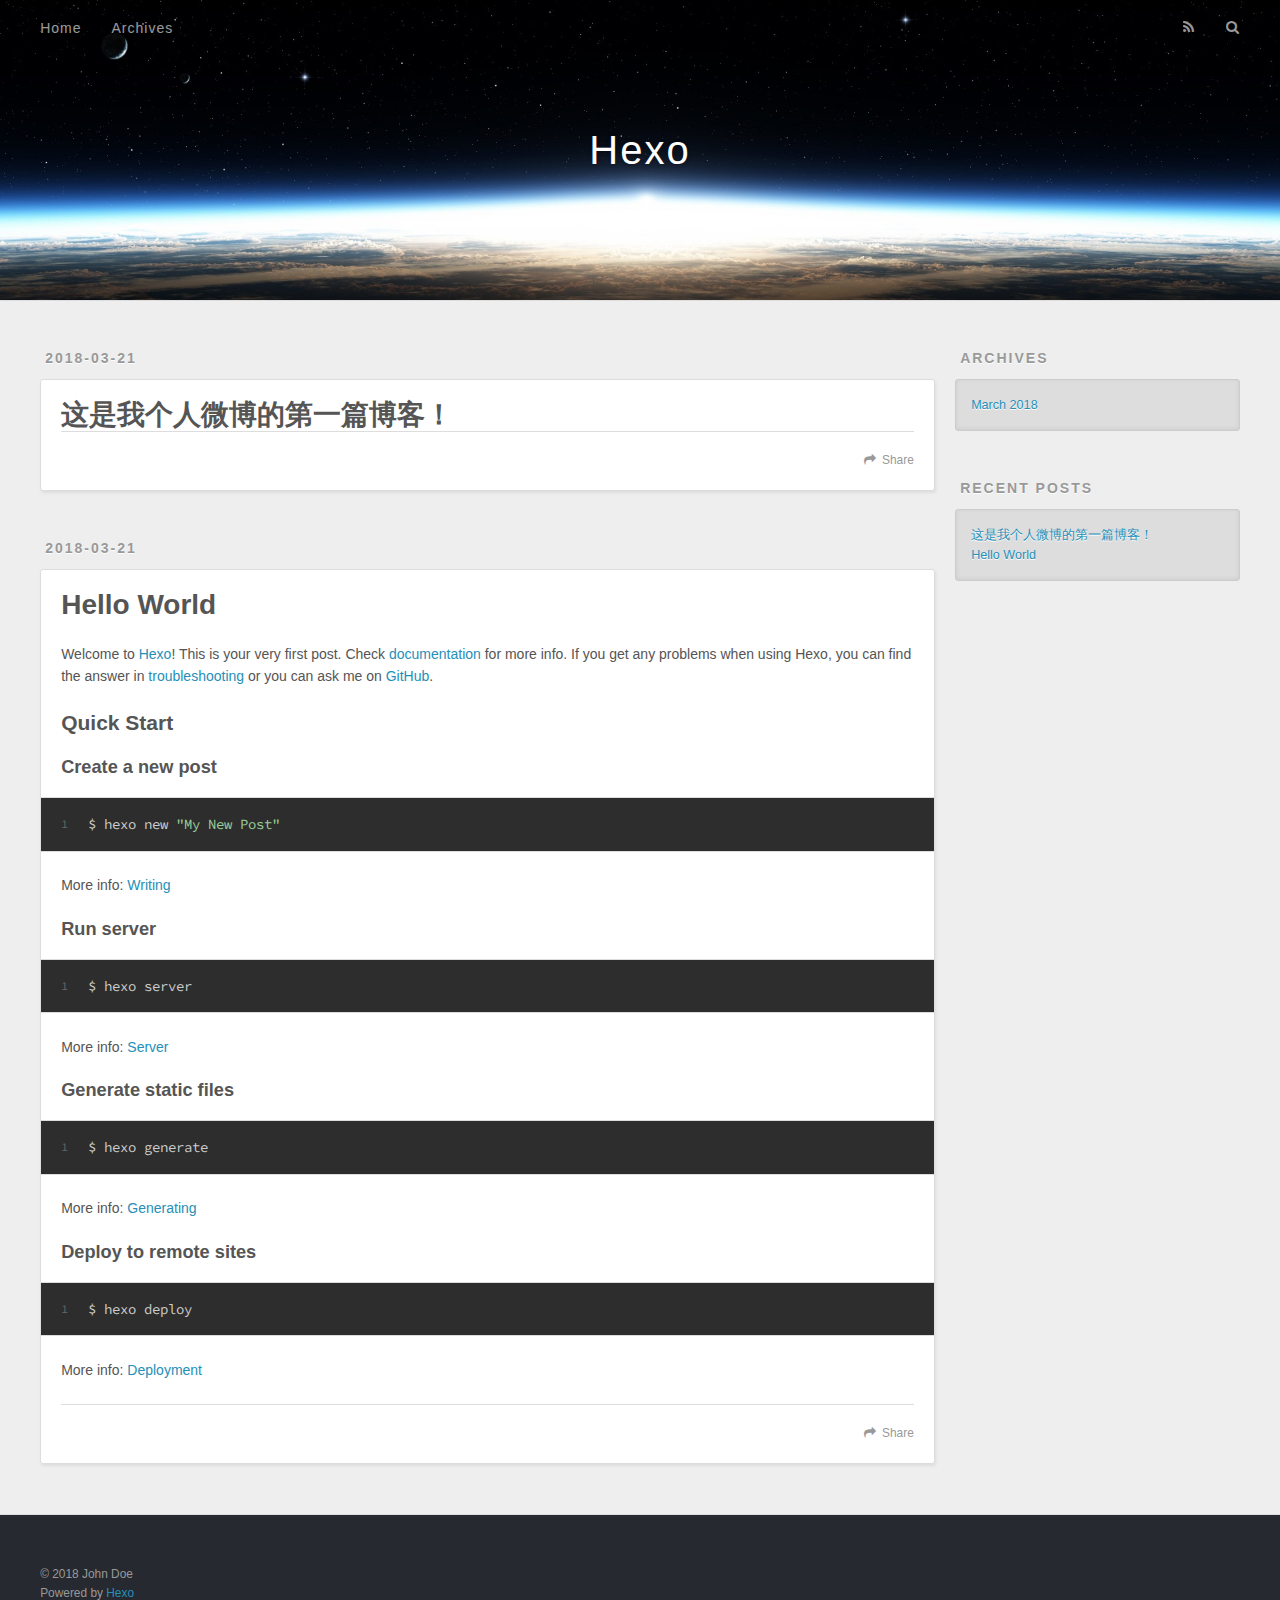
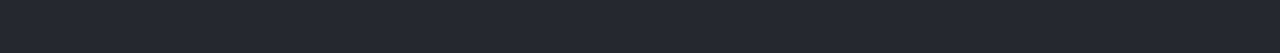
==== index.html @ 8c889351 "Site updated: 2018-03-21 14:48:53" ====
<!DOCTYPE html>
<html>
<head>
  <meta charset="utf-8">
  

  
  <title>Hexo</title>
  <meta name="viewport" content="width=device-width, initial-scale=1, maximum-scale=1">
  <meta property="og:type" content="website">
<meta property="og:title" content="Hexo">
<meta property="og:url" content="http://yoursite.com/index.html">
<meta property="og:site_name" content="Hexo">
<meta name="twitter:card" content="summary">
<meta name="twitter:title" content="Hexo">
  
    <link rel="alternate" href="/atom.xml" title="Hexo" type="application/atom+xml">
  
  
    <link rel="icon" href="/favicon.png">
  
  
    <link href="//fonts.googleapis.com/css?family=Source+Code+Pro" rel="stylesheet" type="text/css">
  
  <link rel="stylesheet" href="/css/style.css">
</head>

<body>
  <div id="container">
    <div id="wrap">
      <header id="header">
  <div id="banner"></div>
  <div id="header-outer" class="outer">
    <div id="header-title" class="inner">
      <h1 id="logo-wrap">
        <a href="/" id="logo">Hexo</a>
      </h1>
      
    </div>
    <div id="header-inner" class="inner">
      <nav id="main-nav">
        <a id="main-nav-toggle" class="nav-icon"></a>
        
          <a class="main-nav-link" href="/">Home</a>
        
          <a class="main-nav-link" href="/archives">Archives</a>
        
      </nav>
      <nav id="sub-nav">
        
          <a id="nav-rss-link" class="nav-icon" href="/atom.xml" title="RSS Feed"></a>
        
        <a id="nav-search-btn" class="nav-icon" title="Search"></a>
      </nav>
      <div id="search-form-wrap">
        <form action="//google.com/search" method="get" accept-charset="UTF-8" class="search-form"><input type="search" name="q" class="search-form-input" placeholder="Search"><button type="submit" class="search-form-submit">&#xF002;</button><input type="hidden" name="sitesearch" value="http://yoursite.com"></form>
      </div>
    </div>
  </div>
</header>
      <div class="outer">
        <section id="main">
  
    <article id="post-这是我个人微博的第一篇博客！" class="article article-type-post" itemscope itemprop="blogPost">
  <div class="article-meta">
    <a href="/2018/03/21/这是我个人微博的第一篇博客！/" class="article-date">
  <time datetime="2018-03-21T06:48:33.000Z" itemprop="datePublished">2018-03-21</time>
</a>
    
  </div>
  <div class="article-inner">
    
    
      <header class="article-header">
        
  
    <h1 itemprop="name">
      <a class="article-title" href="/2018/03/21/这是我个人微博的第一篇博客！/">这是我个人微博的第一篇博客！</a>
    </h1>
  

      </header>
    
    <div class="article-entry" itemprop="articleBody">
      
        
      
    </div>
    <footer class="article-footer">
      <a data-url="http://yoursite.com/2018/03/21/这是我个人微博的第一篇博客！/" data-id="cjf0q8l4a0000bkmaevrqra9u" class="article-share-link">Share</a>
      
      
    </footer>
  </div>
  
</article>


  
    <article id="post-hello-world" class="article article-type-post" itemscope itemprop="blogPost">
  <div class="article-meta">
    <a href="/2018/03/21/hello-world/" class="article-date">
  <time datetime="2018-03-21T03:04:11.702Z" itemprop="datePublished">2018-03-21</time>
</a>
    
  </div>
  <div class="article-inner">
    
    
      <header class="article-header">
        
  
    <h1 itemprop="name">
      <a class="article-title" href="/2018/03/21/hello-world/">Hello World</a>
    </h1>
  

      </header>
    
    <div class="article-entry" itemprop="articleBody">
      
        <p>Welcome to <a href="https://hexo.io/" target="_blank" rel="noopener">Hexo</a>! This is your very first post. Check <a href="https://hexo.io/docs/" target="_blank" rel="noopener">documentation</a> for more info. If you get any problems when using Hexo, you can find the answer in <a href="https://hexo.io/docs/troubleshooting.html" target="_blank" rel="noopener">troubleshooting</a> or you can ask me on <a href="https://github.com/hexojs/hexo/issues" target="_blank" rel="noopener">GitHub</a>.</p>
<h2 id="Quick-Start"><a href="#Quick-Start" class="headerlink" title="Quick Start"></a>Quick Start</h2><h3 id="Create-a-new-post"><a href="#Create-a-new-post" class="headerlink" title="Create a new post"></a>Create a new post</h3><figure class="highlight bash"><table><tr><td class="gutter"><pre><span class="line">1</span><br></pre></td><td class="code"><pre><span class="line">$ hexo new <span class="string">"My New Post"</span></span><br></pre></td></tr></table></figure>
<p>More info: <a href="https://hexo.io/docs/writing.html" target="_blank" rel="noopener">Writing</a></p>
<h3 id="Run-server"><a href="#Run-server" class="headerlink" title="Run server"></a>Run server</h3><figure class="highlight bash"><table><tr><td class="gutter"><pre><span class="line">1</span><br></pre></td><td class="code"><pre><span class="line">$ hexo server</span><br></pre></td></tr></table></figure>
<p>More info: <a href="https://hexo.io/docs/server.html" target="_blank" rel="noopener">Server</a></p>
<h3 id="Generate-static-files"><a href="#Generate-static-files" class="headerlink" title="Generate static files"></a>Generate static files</h3><figure class="highlight bash"><table><tr><td class="gutter"><pre><span class="line">1</span><br></pre></td><td class="code"><pre><span class="line">$ hexo generate</span><br></pre></td></tr></table></figure>
<p>More info: <a href="https://hexo.io/docs/generating.html" target="_blank" rel="noopener">Generating</a></p>
<h3 id="Deploy-to-remote-sites"><a href="#Deploy-to-remote-sites" class="headerlink" title="Deploy to remote sites"></a>Deploy to remote sites</h3><figure class="highlight bash"><table><tr><td class="gutter"><pre><span class="line">1</span><br></pre></td><td class="code"><pre><span class="line">$ hexo deploy</span><br></pre></td></tr></table></figure>
<p>More info: <a href="https://hexo.io/docs/deployment.html" target="_blank" rel="noopener">Deployment</a></p>

      
    </div>
    <footer class="article-footer">
      <a data-url="http://yoursite.com/2018/03/21/hello-world/" data-id="cjf0q8l6n0001bkma75wy0vwk" class="article-share-link">Share</a>
      
      
    </footer>
  </div>
  
</article>


  


</section>
        
          <aside id="sidebar">
  
    

  
    

  
    
  
    
  <div class="widget-wrap">
    <h3 class="widget-title">Archives</h3>
    <div class="widget">
      <ul class="archive-list"><li class="archive-list-item"><a class="archive-list-link" href="/archives/2018/03/">March 2018</a></li></ul>
    </div>
  </div>


  
    
  <div class="widget-wrap">
    <h3 class="widget-title">Recent Posts</h3>
    <div class="widget">
      <ul>
        
          <li>
            <a href="/2018/03/21/这是我个人微博的第一篇博客！/">这是我个人微博的第一篇博客！</a>
          </li>
        
          <li>
            <a href="/2018/03/21/hello-world/">Hello World</a>
          </li>
        
      </ul>
    </div>
  </div>

  
</aside>
        
      </div>
      <footer id="footer">
  
  <div class="outer">
    <div id="footer-info" class="inner">
      &copy; 2018 John Doe<br>
      Powered by <a href="http://hexo.io/" target="_blank">Hexo</a>
    </div>
  </div>
</footer>
    </div>
    <nav id="mobile-nav">
  
    <a href="/" class="mobile-nav-link">Home</a>
  
    <a href="/archives" class="mobile-nav-link">Archives</a>
  
</nav>
    

<script src="//ajax.googleapis.com/ajax/libs/jquery/2.0.3/jquery.min.js"></script>


  <link rel="stylesheet" href="/fancybox/jquery.fancybox.css">
  <script src="/fancybox/jquery.fancybox.pack.js"></script>


<script src="/js/script.js"></script>



  </div>
</body>
</html>
---- css/style.css ----
body {
  width: 100%;
}
body:before,
body:after {
  content: "";
  display: table;
}
body:after {
  clear: both;
}
html,
body,
div,
span,
applet,
object,
iframe,
h1,
h2,
h3,
h4,
h5,
h6,
p,
blockquote,
pre,
a,
abbr,
acronym,
address,
big,
cite,
code,
del,
dfn,
em,
img,
ins,
kbd,
q,
s,
samp,
small,
strike,
strong,
sub,
sup,
tt,
var,
dl,
dt,
dd,
ol,
ul,
li,
fieldset,
form,
label,
legend,
table,
caption,
tbody,
tfoot,
thead,
tr,
th,
td {
  margin: 0;
  padding: 0;
  border: 0;
  outline: 0;
  font-weight: inherit;
  font-style: inherit;
  font-family: inherit;
  font-size: 100%;
  vertical-align: baseline;
}
body {
  line-height: 1;
  color: #000;
  background: #fff;
}
ol,
ul {
  list-style: none;
}
table {
  border-collapse: separate;
  border-spacing: 0;
  vertical-align: middle;
}
caption,
th,
td {
  text-align: left;
  font-weight: normal;
  vertical-align: middle;
}
a img {
  border: none;
}
input,
button {
  margin: 0;
  padding: 0;
}
input::-moz-focus-inner,
button::-moz-focus-inner {
  border: 0;
  padding: 0;
}
@font-face {
  font-family: FontAwesome;
  font-style: normal;
  font-weight: normal;
  src: url("fonts/fontawesome-webfont.eot?v=#4.0.3");
  src: url("fonts/fontawesome-webfont.eot?#iefix&v=#4.0.3") format("embedded-opentype"), url("fonts/fontawesome-webfont.woff?v=#4.0.3") format("woff"), url("fonts/fontawesome-webfont.ttf?v=#4.0.3") format("truetype"), url("fonts/fontawesome-webfont.svg#fontawesomeregular?v=#4.0.3") format("svg");
}
html,
body,
#container {
  height: 100%;
}
body {
  background: #eee;
  font: 14px -apple-system, BlinkMacSystemFont, "Segoe UI", "Roboto", "Oxygen", "Ubuntu", "Cantarell", "Fira Sans", "Droid Sans", "Helvetica Neue", sans-serif;
  -webkit-text-size-adjust: 100%;
}
.outer {
  max-width: 1220px;
  margin: 0 auto;
  padding: 0 20px;
}
.outer:before,
.outer:after {
  content: "";
  display: table;
}
.outer:after {
  clear: both;
}
.inner {
  display: inline;
  float: left;
  width: 98.33333333333333%;
  margin: 0 0.833333333333333%;
}
.left,
.alignleft {
  float: left;
}
.right,
.alignright {
  float: right;
}
.clear {
  clear: both;
}
#container {
  position: relative;
}
.mobile-nav-on {
  overflow: hidden;
}
#wrap {
  height: 100%;
  width: 100%;
  position: absolute;
  top: 0;
  left: 0;
  -webkit-transition: 0.2s ease-out;
  -moz-transition: 0.2s ease-out;
  -ms-transition: 0.2s ease-out;
  transition: 0.2s ease-out;
  z-index: 1;
  background: #eee;
}
.mobile-nav-on #wrap {
  left: 280px;
}
@media screen and (min-width: 768px) {
  #main {
    display: inline;
    float: left;
    width: 73.33333333333333%;
    margin: 0 0.833333333333333%;
  }
}
.article-date,
.article-category-link,
.archive-year,
.widget-title {
  text-decoration: none;
  text-transform: uppercase;
  letter-spacing: 2px;
  color: #999;
  margin-bottom: 1em;
  margin-left: 5px;
  line-height: 1em;
  text-shadow: 0 1px #fff;
  font-weight: bold;
}
.article-inner,
.archive-article-inner {
  background: #fff;
  -webkit-box-shadow: 1px 2px 3px #ddd;
  box-shadow: 1px 2px 3px #ddd;
  border: 1px solid #ddd;
  border-radius: 3px;
}
.article-entry h1,
.widget h1 {
  font-size: 2em;
}
.article-entry h2,
.widget h2 {
  font-size: 1.5em;
}
.article-entry h3,
.widget h3 {
  font-size: 1.3em;
}
.article-entry h4,
.widget h4 {
  font-size: 1.2em;
}
.article-entry h5,
.widget h5 {
  font-size: 1em;
}
.article-entry h6,
.widget h6 {
  font-size: 1em;
  color: #999;
}
.article-entry hr,
.widget hr {
  border: 1px dashed #ddd;
}
.article-entry strong,
.widget strong {
  font-weight: bold;
}
.article-entry em,
.widget em,
.article-entry cite,
.widget cite {
  font-style: italic;
}
.article-entry sup,
.widget sup,
.article-entry sub,
.widget sub {
  font-size: 0.75em;
  line-height: 0;
  position: relative;
  vertical-align: baseline;
}
.article-entry sup,
.widget sup {
  top: -0.5em;
}
.article-entry sub,
.widget sub {
  bottom: -0.2em;
}
.article-entry small,
.widget small {
  font-size: 0.85em;
}
.article-entry acronym,
.widget acronym,
.article-entry abbr,
.widget abbr {
  border-bottom: 1px dotted;
}
.article-entry ul,
.widget ul,
.article-entry ol,
.widget ol,
.article-entry dl,
.widget dl {
  margin: 0 20px;
  line-height: 1.6em;
}
.article-entry ul ul,
.widget ul ul,
.article-entry ol ul,
.widget ol ul,
.article-entry ul ol,
.widget ul ol,
.article-entry ol ol,
.widget ol ol {
  margin-top: 0;
  margin-bottom: 0;
}
.article-entry ul,
.widget ul {
  list-style: disc;
}
.article-entry ol,
.widget ol {
  list-style: decimal;
}
.article-entry dt,
.widget dt {
  font-weight: bold;
}
#header {
  height: 300px;
  position: relative;
  border-bottom: 1px solid #ddd;
}
#header:before,
#header:after {
  content: "";
  position: absolute;
  left: 0;
  right: 0;
  height: 40px;
}
#header:before {
  top: 0;
  background: -webkit-linear-gradient(rgba(0,0,0,0.2), transparent);
  background: -moz-linear-gradient(rgba(0,0,0,0.2), transparent);
  background: -ms-linear-gradient(rgba(0,0,0,0.2), transparent);
  background: linear-gradient(rgba(0,0,0,0.2), transparent);
}
#header:after {
  bottom: 0;
  background: -webkit-linear-gradient(transparent, rgba(0,0,0,0.2));
  background: -moz-linear-gradient(transparent, rgba(0,0,0,0.2));
  background: -ms-linear-gradient(transparent, rgba(0,0,0,0.2));
  background: linear-gradient(transparent, rgba(0,0,0,0.2));
}
#header-outer {
  height: 100%;
  position: relative;
}
#header-inner {
  position: relative;
  overflow: hidden;
}
#banner {
  position: absolute;
  top: 0;
  left: 0;
  width: 100%;
  height: 100%;
  background: url("images/banner.jpg") center #000;
  -webkit-background-size: cover;
  -moz-background-size: cover;
  background-size: cover;
  z-index: -1;
}
#header-title {
  text-align: center;
  height: 40px;
  position: absolute;
  top: 50%;
  left: 0;
  margin-top: -20px;
}
#logo,
#subtitle {
  text-decoration: none;
  color: #fff;
  font-weight: 300;
  text-shadow: 0 1px 4px rgba(0,0,0,0.3);
}
#logo {
  font-size: 40px;
  line-height: 40px;
  letter-spacing: 2px;
}
#subtitle {
  font-size: 16px;
  line-height: 16px;
  letter-spacing: 1px;
}
#subtitle-wrap {
  margin-top: 16px;
}
#main-nav {
  float: left;
  margin-left: -15px;
}
.nav-icon,
.main-nav-link {
  float: left;
  color: #fff;
  opacity: 0.6;
  text-decoration: none;
  text-shadow: 0 1px rgba(0,0,0,0.2);
  -webkit-transition: opacity 0.2s;
  -moz-transition: opacity 0.2s;
  -ms-transition: opacity 0.2s;
  transition: opacity 0.2s;
  display: block;
  padding: 20px 15px;
}
.nav-icon:hover,
.main-nav-link:hover {
  opacity: 1;
}
.nav-icon {
  font-family: FontAwesome;
  text-align: center;
  font-size: 14px;
  width: 14px;
  height: 14px;
  padding: 20px 15px;
  position: relative;
  cursor: pointer;
}
.main-nav-link {
  font-weight: 300;
  letter-spacing: 1px;
}
@media screen and (max-width: 479px) {
  .main-nav-link {
    display: none;
  }
}
#main-nav-toggle {
  display: none;
}
#main-nav-toggle:before {
  content: "\f0c9";
}
@media screen and (max-width: 479px) {
  #main-nav-toggle {
    display: block;
  }
}
#sub-nav {
  float: right;
  margin-right: -15px;
}
#nav-rss-link:before {
  content: "\f09e";
}
#nav-search-btn:before {
  content: "\f002";
}
#search-form-wrap {
  position: absolute;
  top: 15px;
  width: 150px;
  height: 30px;
  right: -150px;
  opacity: 0;
  -webkit-transition: 0.2s ease-out;
  -moz-transition: 0.2s ease-out;
  -ms-transition: 0.2s ease-out;
  transition: 0.2s ease-out;
}
#search-form-wrap.on {
  opacity: 1;
  right: 0;
}
@media screen and (max-width: 479px) {
  #search-form-wrap {
    width: 100%;
    right: -100%;
  }
}
.search-form {
  position: absolute;
  top: 0;
  left: 0;
  right: 0;
  background: #fff;
  padding: 5px 15px;
  border-radius: 15px;
  -webkit-box-shadow: 0 0 10px rgba(0,0,0,0.3);
  box-shadow: 0 0 10px rgba(0,0,0,0.3);
}
.search-form-input {
  border: none;
  background: none;
  color: #555;
  width: 100%;
  font: 13px -apple-system, BlinkMacSystemFont, "Segoe UI", "Roboto", "Oxygen", "Ubuntu", "Cantarell", "Fira Sans", "Droid Sans", "Helvetica Neue", sans-serif;
  outline: none;
}
.search-form-input::-webkit-search-results-decoration,
.search-form-input::-webkit-search-cancel-button {
  -webkit-appearance: none;
}
.search-form-submit {
  position: absolute;
  top: 50%;
  right: 10px;
  margin-top: -7px;
  font: 13px FontAwesome;
  border: none;
  background: none;
  color: #bbb;
  cursor: pointer;
}
.search-form-submit:hover,
.search-form-submit:focus {
  color: #777;
}
.article {
  margin: 50px 0;
}
.article-inner {
  overflow: hidden;
}
.article-meta:before,
.article-meta:after {
  content: "";
  display: table;
}
.article-meta:after {
  clear: both;
}
.article-date {
  float: left;
}
.article-category {
  float: left;
  line-height: 1em;
  color: #ccc;
  text-shadow: 0 1px #fff;
  margin-left: 8px;
}
.article-category:before {
  content: "\2022";
}
.article-category-link {
  margin: 0 12px 1em;
}
.article-header {
  padding: 20px 20px 0;
}
.article-title {
  text-decoration: none;
  font-size: 2em;
  font-weight: bold;
  color: #555;
  line-height: 1.1em;
  -webkit-transition: color 0.2s;
  -moz-transition: color 0.2s;
  -ms-transition: color 0.2s;
  transition: color 0.2s;
}
a.article-title:hover {
  color: #258fb8;
}
.article-entry {
  color: #555;
  padding: 0 20px;
}
.article-entry:before,
.article-entry:after {
  content: "";
  display: table;
}
.article-entry:after {
  clear: both;
}
.article-entry p,
.article-entry table {
  line-height: 1.6em;
  margin: 1.6em 0;
}
.article-entry h1,
.article-entry h2,
.article-entry h3,
.article-entry h4,
.article-entry h5,
.article-entry h6 {
  font-weight: bold;
}
.article-entry h1,
.article-entry h2,
.article-entry h3,
.article-entry h4,
.article-entry h5,
.article-entry h6 {
  line-height: 1.1em;
  margin: 1.1em 0;
}
.article-entry a {
  color: #258fb8;
  text-decoration: none;
}
.article-entry a:hover {
  text-decoration: underline;
}
.article-entry ul,
.article-entry ol,
.article-entry dl {
  margin-top: 1.6em;
  margin-bottom: 1.6em;
}
.article-entry img,
.article-entry video {
  max-width: 100%;
  height: auto;
  display: block;
  margin: auto;
}
.article-entry iframe {
  border: none;
}
.article-entry table {
  width: 100%;
  border-collapse: collapse;
  border-spacing: 0;
}
.article-entry th {
  font-weight: bold;
  border-bottom: 3px solid #ddd;
  padding-bottom: 0.5em;
}
.article-entry td {
  border-bottom: 1px solid #ddd;
  padding: 10px 0;
}
.article-entry blockquote {
  font-family: Georgia, "Times New Roman", serif;
  font-size: 1.4em;
  margin: 1.6em 20px;
  text-align: center;
}
.article-entry blockquote footer {
  font-size: 14px;
  margin: 1.6em 0;
  font-family: -apple-system, BlinkMacSystemFont, "Segoe UI", "Roboto", "Oxygen", "Ubuntu", "Cantarell", "Fira Sans", "Droid Sans", "Helvetica Neue", sans-serif;
}
.article-entry blockquote footer cite:before {
  content: "—";
  padding: 0 0.5em;
}
.article-entry .pullquote {
  text-align: left;
  width: 45%;
  margin: 0;
}
.article-entry .pullquote.left {
  margin-left: 0.5em;
  margin-right: 1em;
}
.article-entry .pullquote.right {
  margin-right: 0.5em;
  margin-left: 1em;
}
.article-entry .caption {
  color: #999;
  display: block;
  font-size: 0.9em;
  margin-top: 0.5em;
  position: relative;
  text-align: center;
}
.article-entry .video-container {
  position: relative;
  padding-top: 56.25%;
  height: 0;
  overflow: hidden;
}
.article-entry .video-container iframe,
.article-entry .video-container object,
.article-entry .video-container embed {
  position: absolute;
  top: 0;
  left: 0;
  width: 100%;
  height: 100%;
  margin-top: 0;
}
.article-more-link a {
  display: inline-block;
  line-height: 1em;
  padding: 6px 15px;
  border-radius: 15px;
  background: #eee;
  color: #999;
  text-shadow: 0 1px #fff;
  text-decoration: none;
}
.article-more-link a:hover {
  background: #258fb8;
  color: #fff;
  text-decoration: none;
  text-shadow: 0 1px #1e7293;
}
.article-footer {
  font-size: 0.85em;
  line-height: 1.6em;
  border-top: 1px solid #ddd;
  padding-top: 1.6em;
  margin: 0 20px 20px;
}
.article-footer:before,
.article-footer:after {
  content: "";
  display: table;
}
.article-footer:after {
  clear: both;
}
.article-footer a {
  color: #999;
  text-decoration: none;
}
.article-footer a:hover {
  color: #555;
}
.article-tag-list-item {
  float: left;
  margin-right: 10px;
}
.article-tag-list-link:before {
  content: "#";
}
.article-comment-link {
  float: right;
}
.article-comment-link:before {
  content: "\f075";
  font-family: FontAwesome;
  padding-right: 8px;
}
.article-share-link {
  cursor: pointer;
  float: right;
  margin-left: 20px;
}
.article-share-link:before {
  content: "\f064";
  font-family: FontAwesome;
  padding-right: 6px;
}
#article-nav {
  position: relative;
}
#article-nav:before,
#article-nav:after {
  content: "";
  display: table;
}
#article-nav:after {
  clear: both;
}
@media screen and (min-width: 768px) {
  #article-nav {
    margin: 50px 0;
  }
  #article-nav:before {
    width: 8px;
    height: 8px;
    position: absolute;
    top: 50%;
    left: 50%;
    margin-top: -4px;
    margin-left: -4px;
    content: "";
    border-radius: 50%;
    background: #ddd;
    -webkit-box-shadow: 0 1px 2px #fff;
    box-shadow: 0 1px 2px #fff;
  }
}
.article-nav-link-wrap {
  text-decoration: none;
  text-shadow: 0 1px #fff;
  color: #999;
  -webkit-box-sizing: border-box;
  -moz-box-sizing: border-box;
  box-sizing: border-box;
  margin-top: 50px;
  text-align: center;
  display: block;
}
.article-nav-link-wrap:hover {
  color: #555;
}
@media screen and (min-width: 768px) {
  .article-nav-link-wrap {
    width: 50%;
    margin-top: 0;
  }
}
@media screen and (min-width: 768px) {
  #article-nav-newer {
    float: left;
    text-align: right;
    padding-right: 20px;
  }
}
@media screen and (min-width: 768px) {
  #article-nav-older {
    float: right;
    text-align: left;
    padding-left: 20px;
  }
}
.article-nav-caption {
  text-transform: uppercase;
  letter-spacing: 2px;
  color: #ddd;
  line-height: 1em;
  font-weight: bold;
}
#article-nav-newer .article-nav-caption {
  margin-right: -2px;
}
.article-nav-title {
  font-size: 0.85em;
  line-height: 1.6em;
  margin-top: 0.5em;
}
.article-share-box {
  position: absolute;
  display: none;
  background: #fff;
  -webkit-box-shadow: 1px 2px 10px rgba(0,0,0,0.2);
  box-shadow: 1px 2px 10px rgba(0,0,0,0.2);
  border-radius: 3px;
  margin-left: -145px;
  overflow: hidden;
  z-index: 1;
}
.article-share-box.on {
  display: block;
}
.article-share-input {
  width: 100%;
  background: none;
  -webkit-box-sizing: border-box;
  -moz-box-sizing: border-box;
  box-sizing: border-box;
  font: 14px -apple-system, BlinkMacSystemFont, "Segoe UI", "Roboto", "Oxygen", "Ubuntu", "Cantarell", "Fira Sans", "Droid Sans", "Helvetica Neue", sans-serif;
  padding: 0 15px;
  color: #555;
  outline: none;
  border: 1px solid #ddd;
  border-radius: 3px 3px 0 0;
  height: 36px;
  line-height: 36px;
}
.article-share-links {
  background: #eee;
}
.article-share-links:before,
.article-share-links:after {
  content: "";
  display: table;
}
.article-share-links:after {
  clear: both;
}
.article-share-twitter,
.article-share-facebook,
.article-share-pinterest,
.article-share-google {
  width: 50px;
  height: 36px;
  display: block;
  float: left;
  position: relative;
  color: #999;
  text-shadow: 0 1px #fff;
}
.article-share-twitter:before,
.article-share-facebook:before,
.article-share-pinterest:before,
.article-share-google:before {
  font-size: 20px;
  font-family: FontAwesome;
  width: 20px;
  height: 20px;
  position: absolute;
  top: 50%;
  left: 50%;
  margin-top: -10px;
  margin-left: -10px;
  text-align: center;
}
.article-share-twitter:hover,
.article-share-facebook:hover,
.article-share-pinterest:hover,
.article-share-google:hover {
  color: #fff;
}
.article-share-twitter:before {
  content: "\f099";
}
.article-share-twitter:hover {
  background: #00aced;
  text-shadow: 0 1px #008abe;
}
.article-share-facebook:before {
  content: "\f09a";
}
.article-share-facebook:hover {
  background: #3b5998;
  text-shadow: 0 1px #2f477a;
}
.article-share-pinterest:before {
  content: "\f0d2";
}
.article-share-pinterest:hover {
  background: #cb2027;
  text-shadow: 0 1px #a21a1f;
}
.article-share-google:before {
  content: "\f0d5";
}
.article-share-google:hover {
  background: #dd4b39;
  text-shadow: 0 1px #be3221;
}
.article-gallery {
  background: #000;
  position: relative;
}
.article-gallery-photos {
  position: relative;
  overflow: hidden;
}
.article-gallery-img {
  display: none;
  max-width: 100%;
}
.article-gallery-img:first-child {
  display: block;
}
.article-gallery-img.loaded {
  position: absolute;
  display: block;
}
.article-gallery-img img {
  display: block;
  max-width: 100%;
  margin: 0 auto;
}
#comments {
  background: #fff;
  -webkit-box-shadow: 1px 2px 3px #ddd;
  box-shadow: 1px 2px 3px #ddd;
  padding: 20px;
  border: 1px solid #ddd;
  border-radius: 3px;
  margin: 50px 0;
}
#comments a {
  color: #258fb8;
}
.archives-wrap {
  margin: 50px 0;
}
.archives:before,
.archives:after {
  content: "";
  display: table;
}
.archives:after {
  clear: both;
}
.archive-year-wrap {
  margin-bottom: 1em;
}
.archives {
  -webkit-column-gap: 10px;
  -moz-column-gap: 10px;
  column-gap: 10px;
}
@media screen and (min-width: 480px) and (max-width: 767px) {
  .archives {
    -webkit-column-count: 2;
    -moz-column-count: 2;
    column-count: 2;
  }
}
@media screen and (min-width: 768px) {
  .archives {
    -webkit-column-count: 3;
    -moz-column-count: 3;
    column-count: 3;
  }
}
.archive-article {
  -webkit-column-break-inside: avoid;
  page-break-inside: avoid;
  overflow: hidden;
  break-inside: avoid-column;
}
.archive-article-inner {
  padding: 10px;
  margin-bottom: 15px;
}
.archive-article-title {
  text-decoration: none;
  font-weight: bold;
  color: #555;
  -webkit-transition: color 0.2s;
  -moz-transition: color 0.2s;
  -ms-transition: color 0.2s;
  transition: color 0.2s;
  line-height: 1.6em;
}
.archive-article-title:hover {
  color: #258fb8;
}
.archive-article-footer {
  margin-top: 1em;
}
.archive-article-date {
  color: #999;
  text-decoration: none;
  font-size: 0.85em;
  line-height: 1em;
  margin-bottom: 0.5em;
  display: block;
}
#page-nav {
  margin: 50px auto;
  background: #fff;
  -webkit-box-shadow: 1px 2px 3px #ddd;
  box-shadow: 1px 2px 3px #ddd;
  border: 1px solid #ddd;
  border-radius: 3px;
  text-align: center;
  color: #999;
  overflow: hidden;
}
#page-nav:before,
#page-nav:after {
  content: "";
  display: table;
}
#page-nav:after {
  clear: both;
}
#page-nav a,
#page-nav span {
  padding: 10px 20px;
  line-height: 1;
  height: 2ex;
}
#page-nav a {
  color: #999;
  text-decoration: none;
}
#page-nav a:hover {
  background: #999;
  color: #fff;
}
#page-nav .prev {
  float: left;
}
#page-nav .next {
  float: right;
}
#page-nav .page-number {
  display: inline-block;
}
@media screen and (max-width: 479px) {
  #page-nav .page-number {
    display: none;
  }
}
#page-nav .current {
  color: #555;
  font-weight: bold;
}
#page-nav .space {
  color: #ddd;
}
#footer {
  background: #262a30;
  padding: 50px 0;
  border-top: 1px solid #ddd;
  color: #999;
}
#footer a {
  color: #258fb8;
  text-decoration: none;
}
#footer a:hover {
  text-decoration: underline;
}
#footer-info {
  line-height: 1.6em;
  font-size: 0.85em;
}
.article-entry pre,
.article-entry .highlight {
  background: #2d2d2d;
  margin: 0 -20px;
  padding: 15px 20px;
  border-style: solid;
  border-color: #ddd;
  border-width: 1px 0;
  overflow: auto;
  color: #ccc;
  line-height: 22.400000000000002px;
}
.article-entry .highlight .gutter pre,
.article-entry .gist .gist-file .gist-data .line-numbers {
  color: #666;
  font-size: 0.85em;
}
.article-entry pre,
.article-entry code {
  font-family: "Source Code Pro", Consolas, Monaco, Menlo, Consolas, monospace;
}
.article-entry code {
  background: #eee;
  text-shadow: 0 1px #fff;
  padding: 0 0.3em;
}
.article-entry pre code {
  background: none;
  text-shadow: none;
  padding: 0;
}
.article-entry .highlight pre {
  border: none;
  margin: 0;
  padding: 0;
}
.article-entry .highlight table {
  margin: 0;
  width: auto;
}
.article-entry .highlight td {
  border: none;
  padding: 0;
}
.article-entry .highlight figcaption {
  font-size: 0.85em;
  color: #999;
  line-height: 1em;
  margin-bottom: 1em;
}
.article-entry .highlight figcaption:before,
.article-entry .highlight figcaption:after {
  content: "";
  display: table;
}
.article-entry .highlight figcaption:after {
  clear: both;
}
.article-entry .highlight figcaption a {
  float: right;
}
.article-entry .highlight .gutter pre {
  text-align: right;
  padding-right: 20px;
}
.article-entry .highlight .line {
  height: 22.400000000000002px;
}
.article-entry .highlight .line.marked {
  background: #515151;
}
.article-entry .gist {
  margin: 0 -20px;
  border-style: solid;
  border-color: #ddd;
  border-width: 1px 0;
  background: #2d2d2d;
  padding: 15px 20px 15px 0;
}
.article-entry .gist .gist-file {
  border: none;
  font-family: "Source Code Pro", Consolas, Monaco, Menlo, Consolas, monospace;
  margin: 0;
}
.article-entry .gist .gist-file .gist-data {
  background: none;
  border: none;
}
.article-entry .gist .gist-file .gist-data .line-numbers {
  background: none;
  border: none;
  padding: 0 20px 0 0;
}
.article-entry .gist .gist-file .gist-data .line-data {
  padding: 0 !important;
}
.article-entry .gist .gist-file .highlight {
  margin: 0;
  padding: 0;
  border: none;
}
.article-entry .gist .gist-file .gist-meta {
  background: #2d2d2d;
  color: #999;
  font: 0.85em -apple-system, BlinkMacSystemFont, "Segoe UI", "Roboto", "Oxygen", "Ubuntu", "Cantarell", "Fira Sans", "Droid Sans", "Helvetica Neue", sans-serif;
  text-shadow: 0 0;
  padding: 0;
  margin-top: 1em;
  margin-left: 20px;
}
.article-entry .gist .gist-file .gist-meta a {
  color: #258fb8;
  font-weight: normal;
}
.article-entry .gist .gist-file .gist-meta a:hover {
  text-decoration: underline;
}
pre .comment,
pre .title {
  color: #999;
}
pre .variable,
pre .attribute,
pre .tag,
pre .regexp,
pre .ruby .constant,
pre .xml .tag .title,
pre .xml .pi,
pre .xml .doctype,
pre .html .doctype,
pre .css .id,
pre .css .class,
pre .css .pseudo {
  color: #f2777a;
}
pre .number,
pre .preprocessor,
pre .built_in,
pre .literal,
pre .params,
pre .constant {
  color: #f99157;
}
pre .class,
pre .ruby .class .title,
pre .css .rules .attribute {
  color: #9c9;
}
pre .string,
pre .value,
pre .inheritance,
pre .header,
pre .ruby .symbol,
pre .xml .cdata {
  color: #9c9;
}
pre .css .hexcolor {
  color: #6cc;
}
pre .function,
pre .python .decorator,
pre .python .title,
pre .ruby .function .title,
pre .ruby .title .keyword,
pre .perl .sub,
pre .javascript .title,
pre .coffeescript .title {
  color: #69c;
}
pre .keyword,
pre .javascript .function {
  color: #c9c;
}
@media screen and (max-width: 479px) {
  #mobile-nav {
    position: absolute;
    top: 0;
    left: 0;
    width: 280px;
    height: 100%;
    background: #191919;
    border-right: 1px solid #fff;
  }
}
@media screen and (max-width: 479px) {
  .mobile-nav-link {
    display: block;
    color: #999;
    text-decoration: none;
    padding: 15px 20px;
    font-weight: bold;
  }
  .mobile-nav-link:hover {
    color: #fff;
  }
}
@media screen and (min-width: 768px) {
  #sidebar {
    display: inline;
    float: left;
    width: 23.333333333333332%;
    margin: 0 0.833333333333333%;
  }
}
.widget-wrap {
  margin: 50px 0;
}
.widget {
  color: #777;
  text-shadow: 0 1px #fff;
  background: #ddd;
  -webkit-box-shadow: 0 -1px 4px #ccc inset;
  box-shadow: 0 -1px 4px #ccc inset;
  border: 1px solid #ccc;
  padding: 15px;
  border-radius: 3px;
}
.widget a {
  color: #258fb8;
  text-decoration: none;
}
.widget a:hover {
  text-decoration: underline;
}
.widget ul ul,
.widget ol ul,
.widget dl ul,
.widget ul ol,
.widget ol ol,
.widget dl ol,
.widget ul dl,
.widget ol dl,
.widget dl dl {
  margin-left: 15px;
  list-style: disc;
}
.widget {
  line-height: 1.6em;
  word-wrap: break-word;
  font-size: 0.9em;
}
.widget ul,
.widget ol {
  list-style: none;
  margin: 0;
}
.widget ul ul,
.widget ol ul,
.widget ul ol,
.widget ol ol {
  margin: 0 20px;
}
.widget ul ul,
.widget ol ul {
  list-style: disc;
}
.widget ul ol,
.widget ol ol {
  list-style: decimal;
}
.category-list-count,
.tag-list-count,
.archive-list-count {
  padding-left: 5px;
  color: #999;
  font-size: 0.85em;
}
.category-list-count:before,
.tag-list-count:before,
.archive-list-count:before {
  content: "(";
}
.category-list-count:after,
.tag-list-count:after,
.archive-list-count:after {
  content: ")";
}
.tagcloud a {
  margin-right: 5px;
  display: inline-block;
}
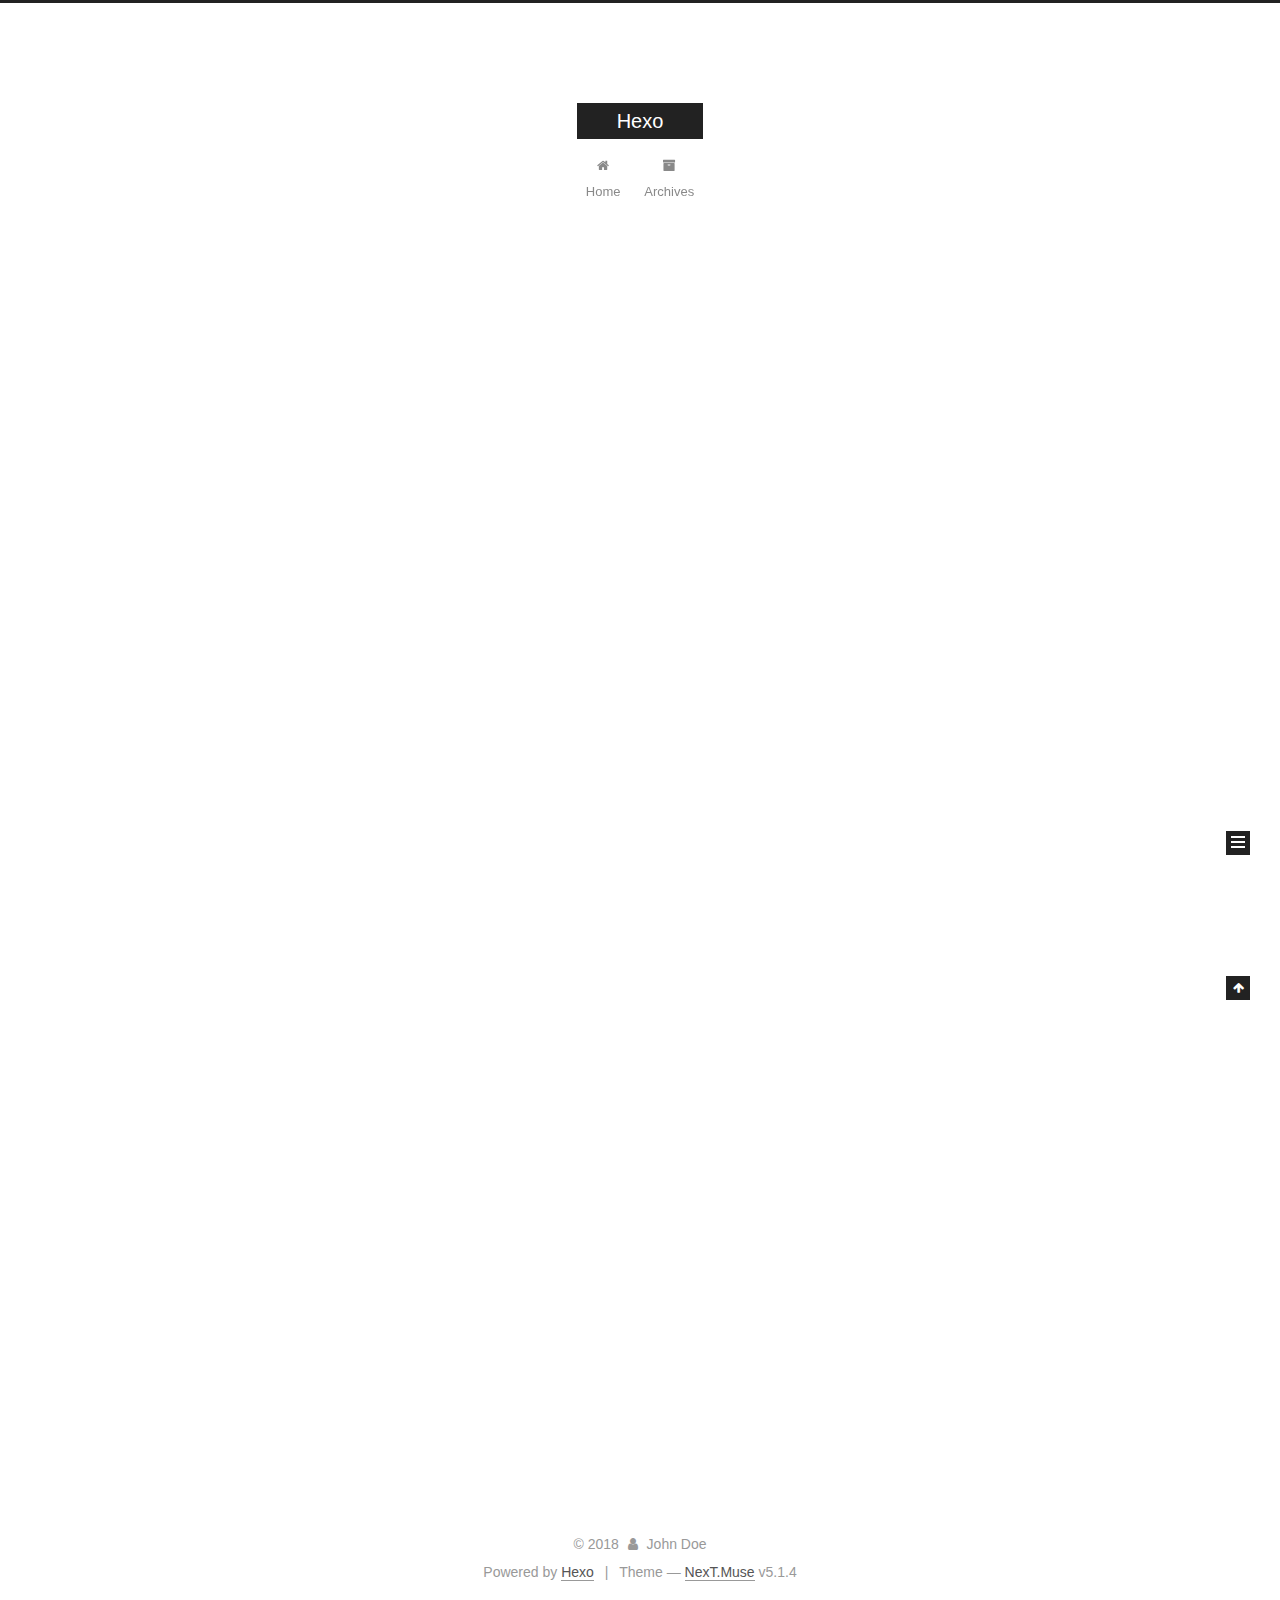
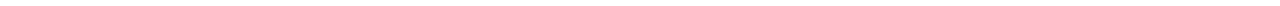
==== commit 918e600b: "Site updated: 2018-03-21 14:54:28" ====
--- a/index.html
+++ b/index.html
@@ -1,125 +1,426 @@
 <!DOCTYPE html>
-<html>
+
+
+
+  
+
+
+<html class="theme-next muse use-motion" lang="">
 <head>
-  <meta charset="utf-8">
-  
-
-  
-  <title>Hexo</title>
-  <meta name="viewport" content="width=device-width, initial-scale=1, maximum-scale=1">
-  <meta property="og:type" content="website">
+  <meta charset="UTF-8"/>
+<meta http-equiv="X-UA-Compatible" content="IE=edge" />
+<meta name="viewport" content="width=device-width, initial-scale=1, maximum-scale=1"/>
+<meta name="theme-color" content="#222">
+
+
+
+
+
+
+
+
+
+<meta http-equiv="Cache-Control" content="no-transform" />
+<meta http-equiv="Cache-Control" content="no-siteapp" />
+
+
+
+
+
+
+
+
+
+
+
+
+
+
+
+
+  
+  
+  <link href="/lib/fancybox/source/jquery.fancybox.css?v=2.1.5" rel="stylesheet" type="text/css" />
+
+
+
+
+
+
+
+<link href="/lib/font-awesome/css/font-awesome.min.css?v=4.6.2" rel="stylesheet" type="text/css" />
+
+<link href="/css/main.css?v=5.1.4" rel="stylesheet" type="text/css" />
+
+
+  <link rel="apple-touch-icon" sizes="180x180" href="/images/apple-touch-icon-next.png?v=5.1.4">
+
+
+  <link rel="icon" type="image/png" sizes="32x32" href="/images/favicon-32x32-next.png?v=5.1.4">
+
+
+  <link rel="icon" type="image/png" sizes="16x16" href="/images/favicon-16x16-next.png?v=5.1.4">
+
+
+  <link rel="mask-icon" href="/images/logo.svg?v=5.1.4" color="#222">
+
+
+
+
+
+  <meta name="keywords" content="Hexo, NexT" />
+
+
+
+
+
+  <link rel="alternate" href="/atom.xml" title="Hexo" type="application/atom+xml" />
+
+
+
+
+
+
+<meta property="og:type" content="website">
 <meta property="og:title" content="Hexo">
 <meta property="og:url" content="http://yoursite.com/index.html">
 <meta property="og:site_name" content="Hexo">
 <meta name="twitter:card" content="summary">
 <meta name="twitter:title" content="Hexo">
-  
-    <link rel="alternate" href="/atom.xml" title="Hexo" type="application/atom+xml">
-  
-  
-    <link rel="icon" href="/favicon.png">
-  
-  
-    <link href="//fonts.googleapis.com/css?family=Source+Code+Pro" rel="stylesheet" type="text/css">
-  
-  <link rel="stylesheet" href="/css/style.css">
+
+
+
+<script type="text/javascript" id="hexo.configurations">
+  var NexT = window.NexT || {};
+  var CONFIG = {
+    root: '/',
+    scheme: 'Muse',
+    version: '5.1.4',
+    sidebar: {"position":"left","display":"post","offset":12,"b2t":false,"scrollpercent":false,"onmobile":false},
+    fancybox: true,
+    tabs: true,
+    motion: {"enable":true,"async":false,"transition":{"post_block":"fadeIn","post_header":"slideDownIn","post_body":"slideDownIn","coll_header":"slideLeftIn","sidebar":"slideUpIn"}},
+    duoshuo: {
+      userId: '0',
+      author: 'Author'
+    },
+    algolia: {
+      applicationID: '',
+      apiKey: '',
+      indexName: '',
+      hits: {"per_page":10},
+      labels: {"input_placeholder":"Search for Posts","hits_empty":"We didn't find any results for the search: ${query}","hits_stats":"${hits} results found in ${time} ms"}
+    }
+  };
+</script>
+
+
+
+  <link rel="canonical" href="http://yoursite.com/"/>
+
+
+
+
+
+  <title>Hexo</title>
+  
+
+
+
+
+
+
+
+
 </head>
 
-<body>
-  <div id="container">
-    <div id="wrap">
-      <header id="header">
-  <div id="banner"></div>
-  <div id="header-outer" class="outer">
-    <div id="header-title" class="inner">
-      <h1 id="logo-wrap">
-        <a href="/" id="logo">Hexo</a>
-      </h1>
-      
+<body itemscope itemtype="http://schema.org/WebPage" lang="">
+
+  
+  
+    
+  
+
+  <div class="container sidebar-position-left 
+  page-home">
+    <div class="headband"></div>
+
+    <header id="header" class="header" itemscope itemtype="http://schema.org/WPHeader">
+      <div class="header-inner"><div class="site-brand-wrapper">
+  <div class="site-meta ">
+    
+
+    <div class="custom-logo-site-title">
+      <a href="/"  class="brand" rel="start">
+        <span class="logo-line-before"><i></i></span>
+        <span class="site-title">Hexo</span>
+        <span class="logo-line-after"><i></i></span>
+      </a>
     </div>
-    <div id="header-inner" class="inner">
-      <nav id="main-nav">
-        <a id="main-nav-toggle" class="nav-icon"></a>
-        
-          <a class="main-nav-link" href="/">Home</a>
-        
-          <a class="main-nav-link" href="/archives">Archives</a>
-        
-      </nav>
-      <nav id="sub-nav">
-        
-          <a id="nav-rss-link" class="nav-icon" href="/atom.xml" title="RSS Feed"></a>
-        
-        <a id="nav-search-btn" class="nav-icon" title="Search"></a>
-      </nav>
-      <div id="search-form-wrap">
-        <form action="//google.com/search" method="get" accept-charset="UTF-8" class="search-form"><input type="search" name="q" class="search-form-input" placeholder="Search"><button type="submit" class="search-form-submit">&#xF002;</button><input type="hidden" name="sitesearch" value="http://yoursite.com"></form>
-      </div>
+      
+        <p class="site-subtitle"></p>
+      
+  </div>
+
+  <div class="site-nav-toggle">
+    <button>
+      <span class="btn-bar"></span>
+      <span class="btn-bar"></span>
+      <span class="btn-bar"></span>
+    </button>
+  </div>
+</div>
+
+<nav class="site-nav">
+  
+
+  
+    <ul id="menu" class="menu">
+      
+        
+        <li class="menu-item menu-item-home">
+          <a href="/" rel="section">
+            
+              <i class="menu-item-icon fa fa-fw fa-home"></i> <br />
+            
+            Home
+          </a>
+        </li>
+      
+        
+        <li class="menu-item menu-item-archives">
+          <a href="/archives/" rel="section">
+            
+              <i class="menu-item-icon fa fa-fw fa-archive"></i> <br />
+            
+            Archives
+          </a>
+        </li>
+      
+
+      
+    </ul>
+  
+
+  
+</nav>
+
+
+
+ </div>
+    </header>
+
+    <main id="main" class="main">
+      <div class="main-inner">
+        <div class="content-wrap">
+          <div id="content" class="content">
+            
+  <section id="posts" class="posts-expand">
+    
+      
+
+  
+
+  
+  
+  
+
+  <article class="post post-type-normal" itemscope itemtype="http://schema.org/Article">
+  
+  
+  
+  <div class="post-block">
+    <link itemprop="mainEntityOfPage" href="http://yoursite.com/2018/03/21/这是我个人微博的第一篇博客！/">
+
+    <span hidden itemprop="author" itemscope itemtype="http://schema.org/Person">
+      <meta itemprop="name" content="John Doe">
+      <meta itemprop="description" content="">
+      <meta itemprop="image" content="/images/avatar.gif">
+    </span>
+
+    <span hidden itemprop="publisher" itemscope itemtype="http://schema.org/Organization">
+      <meta itemprop="name" content="Hexo">
+    </span>
+
+    
+      <header class="post-header">
+
+        
+        
+          <h1 class="post-title" itemprop="name headline">
+                
+                <a class="post-title-link" href="/2018/03/21/这是我个人微博的第一篇博客！/" itemprop="url">这是我个人微博的第一篇博客！</a></h1>
+        
+
+        <div class="post-meta">
+          <span class="post-time">
+            
+              <span class="post-meta-item-icon">
+                <i class="fa fa-calendar-o"></i>
+              </span>
+              
+                <span class="post-meta-item-text">Posted on</span>
+              
+              <time title="Post created" itemprop="dateCreated datePublished" datetime="2018-03-21T14:48:33+08:00">
+                2018-03-21
+              </time>
+            
+
+            
+
+            
+          </span>
+
+          
+
+          
+            
+          
+
+          
+          
+
+          
+
+          
+
+          
+
+        </div>
+      </header>
+    
+
+    
+    
+    
+    <div class="post-body" itemprop="articleBody">
+
+      
+      
+
+      
+        
+          
+            
+          
+        
+      
     </div>
-  </div>
-</header>
-      <div class="outer">
-        <section id="main">
-  
-    <article id="post-这是我个人微博的第一篇博客！" class="article article-type-post" itemscope itemprop="blogPost">
-  <div class="article-meta">
-    <a href="/2018/03/21/这是我个人微博的第一篇博客！/" class="article-date">
-  <time datetime="2018-03-21T06:48:33.000Z" itemprop="datePublished">2018-03-21</time>
-</a>
-    
-  </div>
-  <div class="article-inner">
-    
-    
-      <header class="article-header">
-        
-  
-    <h1 itemprop="name">
-      <a class="article-title" href="/2018/03/21/这是我个人微博的第一篇博客！/">这是我个人微博的第一篇博客！</a>
-    </h1>
-  
-
-      </header>
-    
-    <div class="article-entry" itemprop="articleBody">
-      
-        
-      
-    </div>
-    <footer class="article-footer">
-      <a data-url="http://yoursite.com/2018/03/21/这是我个人微博的第一篇博客！/" data-id="cjf0q8l4a0000bkmaevrqra9u" class="article-share-link">Share</a>
-      
+    
+    
+    
+
+    
+
+    
+
+    
+
+    <footer class="post-footer">
+      
+
+      
+
+      
+
+      
+      
+        <div class="post-eof"></div>
       
     </footer>
   </div>
   
-</article>
-
-
-  
-    <article id="post-hello-world" class="article article-type-post" itemscope itemprop="blogPost">
-  <div class="article-meta">
-    <a href="/2018/03/21/hello-world/" class="article-date">
-  <time datetime="2018-03-21T03:04:11.702Z" itemprop="datePublished">2018-03-21</time>
-</a>
-    
-  </div>
-  <div class="article-inner">
-    
-    
-      <header class="article-header">
-        
-  
-    <h1 itemprop="name">
-      <a class="article-title" href="/2018/03/21/hello-world/">Hello World</a>
-    </h1>
-  
-
+  
+  
+  </article>
+
+
+    
+      
+
+  
+
+  
+  
+  
+
+  <article class="post post-type-normal" itemscope itemtype="http://schema.org/Article">
+  
+  
+  
+  <div class="post-block">
+    <link itemprop="mainEntityOfPage" href="http://yoursite.com/2018/03/21/hello-world/">
+
+    <span hidden itemprop="author" itemscope itemtype="http://schema.org/Person">
+      <meta itemprop="name" content="John Doe">
+      <meta itemprop="description" content="">
+      <meta itemprop="image" content="/images/avatar.gif">
+    </span>
+
+    <span hidden itemprop="publisher" itemscope itemtype="http://schema.org/Organization">
+      <meta itemprop="name" content="Hexo">
+    </span>
+
+    
+      <header class="post-header">
+
+        
+        
+          <h1 class="post-title" itemprop="name headline">
+                
+                <a class="post-title-link" href="/2018/03/21/hello-world/" itemprop="url">Hello World</a></h1>
+        
+
+        <div class="post-meta">
+          <span class="post-time">
+            
+              <span class="post-meta-item-icon">
+                <i class="fa fa-calendar-o"></i>
+              </span>
+              
+                <span class="post-meta-item-text">Posted on</span>
+              
+              <time title="Post created" itemprop="dateCreated datePublished" datetime="2018-03-21T11:04:11+08:00">
+                2018-03-21
+              </time>
+            
+
+            
+
+            
+          </span>
+
+          
+
+          
+            
+          
+
+          
+          
+
+          
+
+          
+
+          
+
+        </div>
       </header>
     
-    <div class="article-entry" itemprop="articleBody">
-      
-        <p>Welcome to <a href="https://hexo.io/" target="_blank" rel="noopener">Hexo</a>! This is your very first post. Check <a href="https://hexo.io/docs/" target="_blank" rel="noopener">documentation</a> for more info. If you get any problems when using Hexo, you can find the answer in <a href="https://hexo.io/docs/troubleshooting.html" target="_blank" rel="noopener">troubleshooting</a> or you can ask me on <a href="https://github.com/hexojs/hexo/issues" target="_blank" rel="noopener">GitHub</a>.</p>
+
+    
+    
+    
+    <div class="post-body" itemprop="articleBody">
+
+      
+      
+
+      
+        
+          
+            <p>Welcome to <a href="https://hexo.io/" target="_blank" rel="noopener">Hexo</a>! This is your very first post. Check <a href="https://hexo.io/docs/" target="_blank" rel="noopener">documentation</a> for more info. If you get any problems when using Hexo, you can find the answer in <a href="https://hexo.io/docs/troubleshooting.html" target="_blank" rel="noopener">troubleshooting</a> or you can ask me on <a href="https://github.com/hexojs/hexo/issues" target="_blank" rel="noopener">GitHub</a>.</p>
 <h2 id="Quick-Start"><a href="#Quick-Start" class="headerlink" title="Quick Start"></a>Quick Start</h2><h3 id="Create-a-new-post"><a href="#Create-a-new-post" class="headerlink" title="Create a new post"></a>Create a new post</h3><figure class="highlight bash"><table><tr><td class="gutter"><pre><span class="line">1</span><br></pre></td><td class="code"><pre><span class="line">$ hexo new <span class="string">"My New Post"</span></span><br></pre></td></tr></table></figure>
 <p>More info: <a href="https://hexo.io/docs/writing.html" target="_blank" rel="noopener">Writing</a></p>
 <h3 id="Run-server"><a href="#Run-server" class="headerlink" title="Run server"></a>Run server</h3><figure class="highlight bash"><table><tr><td class="gutter"><pre><span class="line">1</span><br></pre></td><td class="code"><pre><span class="line">$ hexo server</span><br></pre></td></tr></table></figure>
@@ -129,95 +430,314 @@
 <h3 id="Deploy-to-remote-sites"><a href="#Deploy-to-remote-sites" class="headerlink" title="Deploy to remote sites"></a>Deploy to remote sites</h3><figure class="highlight bash"><table><tr><td class="gutter"><pre><span class="line">1</span><br></pre></td><td class="code"><pre><span class="line">$ hexo deploy</span><br></pre></td></tr></table></figure>
 <p>More info: <a href="https://hexo.io/docs/deployment.html" target="_blank" rel="noopener">Deployment</a></p>
 
+          
+        
       
     </div>
-    <footer class="article-footer">
-      <a data-url="http://yoursite.com/2018/03/21/hello-world/" data-id="cjf0q8l6n0001bkma75wy0vwk" class="article-share-link">Share</a>
-      
+    
+    
+    
+
+    
+
+    
+
+    
+
+    <footer class="post-footer">
+      
+
+      
+
+      
+
+      
+      
+        <div class="post-eof"></div>
       
     </footer>
   </div>
   
-</article>
-
-
-  
-
-
-</section>
-        
-          <aside id="sidebar">
-  
-    
-
-  
-    
-
-  
-    
-  
-    
-  <div class="widget-wrap">
-    <h3 class="widget-title">Archives</h3>
-    <div class="widget">
-      <ul class="archive-list"><li class="archive-list-item"><a class="archive-list-link" href="/archives/2018/03/">March 2018</a></li></ul>
+  
+  
+  </article>
+
+
+    
+  </section>
+
+  
+
+
+          </div>
+          
+
+
+          
+
+        </div>
+        
+          
+  
+  <div class="sidebar-toggle">
+    <div class="sidebar-toggle-line-wrap">
+      <span class="sidebar-toggle-line sidebar-toggle-line-first"></span>
+      <span class="sidebar-toggle-line sidebar-toggle-line-middle"></span>
+      <span class="sidebar-toggle-line sidebar-toggle-line-last"></span>
     </div>
   </div>
 
-
-  
-    
-  <div class="widget-wrap">
-    <h3 class="widget-title">Recent Posts</h3>
-    <div class="widget">
-      <ul>
-        
-          <li>
-            <a href="/2018/03/21/这是我个人微博的第一篇博客！/">这是我个人微博的第一篇博客！</a>
-          </li>
-        
-          <li>
-            <a href="/2018/03/21/hello-world/">Hello World</a>
-          </li>
-        
-      </ul>
+  <aside id="sidebar" class="sidebar">
+    
+    <div class="sidebar-inner">
+
+      
+
+      
+
+      <section class="site-overview-wrap sidebar-panel sidebar-panel-active">
+        <div class="site-overview">
+          <div class="site-author motion-element" itemprop="author" itemscope itemtype="http://schema.org/Person">
+            
+              <p class="site-author-name" itemprop="name">John Doe</p>
+              <p class="site-description motion-element" itemprop="description"></p>
+          </div>
+
+          <nav class="site-state motion-element">
+
+            
+              <div class="site-state-item site-state-posts">
+              
+                <a href="/archives/">
+              
+                  <span class="site-state-item-count">2</span>
+                  <span class="site-state-item-name">posts</span>
+                </a>
+              </div>
+            
+
+            
+
+            
+
+          </nav>
+
+          
+            <div class="feed-link motion-element">
+              <a href="/atom.xml" rel="alternate">
+                <i class="fa fa-rss"></i>
+                RSS
+              </a>
+            </div>
+          
+
+          
+
+          
+          
+
+          
+          
+
+          
+
+        </div>
+      </section>
+
+      
+
+      
+
     </div>
+  </aside>
+
+
+        
+      </div>
+    </main>
+
+    <footer id="footer" class="footer">
+      <div class="footer-inner">
+        <div class="copyright">&copy; <span itemprop="copyrightYear">2018</span>
+  <span class="with-love">
+    <i class="fa fa-user"></i>
+  </span>
+  <span class="author" itemprop="copyrightHolder">John Doe</span>
+
+  
+</div>
+
+
+  <div class="powered-by">Powered by <a class="theme-link" target="_blank" href="https://hexo.io">Hexo</a></div>
+
+
+
+  <span class="post-meta-divider">|</span>
+
+
+
+  <div class="theme-info">Theme &mdash; <a class="theme-link" target="_blank" href="https://github.com/iissnan/hexo-theme-next">NexT.Muse</a> v5.1.4</div>
+
+
+
+
+        
+
+
+
+
+
+
+
+        
+      </div>
+    </footer>
+
+    
+      <div class="back-to-top">
+        <i class="fa fa-arrow-up"></i>
+        
+      </div>
+    
+
+    
+
   </div>
 
   
-</aside>
-        
-      </div>
-      <footer id="footer">
-  
-  <div class="outer">
-    <div id="footer-info" class="inner">
-      &copy; 2018 John Doe<br>
-      Powered by <a href="http://hexo.io/" target="_blank">Hexo</a>
-    </div>
-  </div>
-</footer>
-    </div>
-    <nav id="mobile-nav">
-  
-    <a href="/" class="mobile-nav-link">Home</a>
-  
-    <a href="/archives" class="mobile-nav-link">Archives</a>
-  
-</nav>
-    
-
-<script src="//ajax.googleapis.com/ajax/libs/jquery/2.0.3/jquery.min.js"></script>
-
-
-  <link rel="stylesheet" href="/fancybox/jquery.fancybox.css">
-  <script src="/fancybox/jquery.fancybox.pack.js"></script>
-
-
-<script src="/js/script.js"></script>
-
-
-
-  </div>
+
+<script type="text/javascript">
+  if (Object.prototype.toString.call(window.Promise) !== '[object Function]') {
+    window.Promise = null;
+  }
+</script>
+
+
+
+
+
+
+
+
+
+  
+
+
+
+
+
+
+
+
+
+
+
+
+  
+  
+    <script type="text/javascript" src="/lib/jquery/index.js?v=2.1.3"></script>
+  
+
+  
+  
+    <script type="text/javascript" src="/lib/fastclick/lib/fastclick.min.js?v=1.0.6"></script>
+  
+
+  
+  
+    <script type="text/javascript" src="/lib/jquery_lazyload/jquery.lazyload.js?v=1.9.7"></script>
+  
+
+  
+  
+    <script type="text/javascript" src="/lib/velocity/velocity.min.js?v=1.2.1"></script>
+  
+
+  
+  
+    <script type="text/javascript" src="/lib/velocity/velocity.ui.min.js?v=1.2.1"></script>
+  
+
+  
+  
+    <script type="text/javascript" src="/lib/fancybox/source/jquery.fancybox.pack.js?v=2.1.5"></script>
+  
+
+
+  
+
+
+  <script type="text/javascript" src="/js/src/utils.js?v=5.1.4"></script>
+
+  <script type="text/javascript" src="/js/src/motion.js?v=5.1.4"></script>
+
+
+
+  
+  
+
+  
+
+  
+
+
+  <script type="text/javascript" src="/js/src/bootstrap.js?v=5.1.4"></script>
+
+
+
+  
+
+
+  
+
+
+
+
+	
+
+
+
+
+
+  
+
+
+
+
+
+  
+
+
+
+
+
+
+
+
+
+
+
+
+  
+
+
+
+
+
+  
+
+  
+
+  
+
+  
+  
+
+  
+
+  
+
+  
+
 </body>
-</html>+</html>
--- a/css/main.css
+++ b/css/main.css
@@ -0,0 +1,2662 @@
+/* normalize.css v3.0.2 | MIT License | git.io/normalize */
+html {
+  font-family: sans-serif; /* 1 */
+  -ms-text-size-adjust: 100%; /* 2 */
+  -webkit-text-size-adjust: 100%; /* 2 */
+}
+body {
+  margin: 0;
+}
+article,
+aside,
+details,
+figcaption,
+figure,
+footer,
+header,
+hgroup,
+main,
+menu,
+nav,
+section,
+summary {
+  display: block;
+}
+audio,
+canvas,
+progress,
+video {
+  display: inline-block; /* 1 */
+  vertical-align: baseline; /* 2 */
+}
+audio:not([controls]) {
+  display: none;
+  height: 0;
+}
+[hidden],
+template {
+  display: none;
+}
+a {
+  background-color: transparent;
+}
+a:active,
+a:hover {
+  outline: 0;
+}
+abbr[title] {
+  border-bottom: 1px dotted;
+}
+b,
+strong {
+  font-weight: bold;
+}
+dfn {
+  font-style: italic;
+}
+h1 {
+  font-size: 2em;
+  margin: 0.67em 0;
+}
+mark {
+  background: #ff0;
+  color: #000;
+}
+small {
+  font-size: 80%;
+}
+sub,
+sup {
+  font-size: 75%;
+  line-height: 0;
+  position: relative;
+  vertical-align: baseline;
+}
+sup {
+  top: -0.5em;
+}
+sub {
+  bottom: -0.25em;
+}
+img {
+  border: 0;
+}
+svg:not(:root) {
+  overflow: hidden;
+}
+figure {
+  margin: 1em 40px;
+}
+hr {
+  -moz-box-sizing: content-box;
+  box-sizing: content-box;
+  height: 0;
+}
+pre {
+  overflow: auto;
+}
+code,
+kbd,
+pre,
+samp {
+  font-family: monospace, monospace;
+  font-size: 1em;
+}
+button,
+input,
+optgroup,
+select,
+textarea {
+  color: inherit; /* 1 */
+  font: inherit; /* 2 */
+  margin: 0; /* 3 */
+}
+button {
+  overflow: visible;
+}
+button,
+select {
+  text-transform: none;
+}
+button,
+html input[type="button"],
+input[type="reset"],
+input[type="submit"] {
+  -webkit-appearance: button; /* 2 */
+  cursor: pointer; /* 3 */
+}
+button[disabled],
+html input[disabled] {
+  cursor: default;
+}
+button::-moz-focus-inner,
+input::-moz-focus-inner {
+  border: 0;
+  padding: 0;
+}
+input {
+  line-height: normal;
+}
+input[type="checkbox"],
+input[type="radio"] {
+  box-sizing: border-box; /* 1 */
+  padding: 0; /* 2 */
+}
+input[type="number"]::-webkit-inner-spin-button,
+input[type="number"]::-webkit-outer-spin-button {
+  height: auto;
+}
+input[type="search"] {
+  -webkit-appearance: textfield; /* 1 */
+  -moz-box-sizing: content-box;
+  -webkit-box-sizing: content-box; /* 2 */
+  box-sizing: content-box;
+}
+input[type="search"]::-webkit-search-cancel-button,
+input[type="search"]::-webkit-search-decoration {
+  -webkit-appearance: none;
+}
+fieldset {
+  border: 1px solid #c0c0c0;
+  margin: 0 2px;
+  padding: 0.35em 0.625em 0.75em;
+}
+legend {
+  border: 0; /* 1 */
+  padding: 0; /* 2 */
+}
+textarea {
+  overflow: auto;
+}
+optgroup {
+  font-weight: bold;
+}
+table {
+  border-collapse: collapse;
+  border-spacing: 0;
+}
+td,
+th {
+  padding: 0;
+}
+::selection {
+  background: #262a30;
+  color: #fff;
+}
+body {
+  position: relative;
+  font-family: 'Lato', "PingFang SC", "Microsoft YaHei", sans-serif;
+  font-size: 14px;
+  line-height: 2;
+  color: #555;
+  background: #fff;
+}
+@media (max-width: 767px) {
+  body {
+    padding-right: 0 !important;
+  }
+}
+@media (min-width: 768px) and (max-width: 991px) {
+  body {
+    padding-right: 0 !important;
+  }
+}
+@media (min-width: 1600px) {
+  body {
+    font-size: 16px;
+  }
+}
+h1,
+h2,
+h3,
+h4,
+h5,
+h6 {
+  margin: 0;
+  padding: 0;
+  font-weight: bold;
+  line-height: 1.5;
+  font-family: 'Lato', "PingFang SC", "Microsoft YaHei", sans-serif;
+}
+h2,
+h3,
+h4,
+h5,
+h6 {
+  margin: 20px 0 15px;
+}
+h1 {
+  font-size: 22px;
+}
+@media (max-width: 767px) {
+  h1 {
+    font-size: 18px;
+  }
+}
+h2 {
+  font-size: 20px;
+}
+@media (max-width: 767px) {
+  h2 {
+    font-size: 16px;
+  }
+}
+h3 {
+  font-size: 18px;
+}
+@media (max-width: 767px) {
+  h3 {
+    font-size: 14px;
+  }
+}
+h4 {
+  font-size: 16px;
+}
+@media (max-width: 767px) {
+  h4 {
+    font-size: 12px;
+  }
+}
+h5 {
+  font-size: 14px;
+}
+@media (max-width: 767px) {
+  h5 {
+    font-size: 10px;
+  }
+}
+h6 {
+  font-size: 12px;
+}
+@media (max-width: 767px) {
+  h6 {
+    font-size: 8px;
+  }
+}
+p {
+  margin: 0 0 20px 0;
+}
+a {
+  color: #555;
+  text-decoration: none;
+  outline: none;
+  border-bottom: 1px solid #999;
+  word-wrap: break-word;
+}
+a:hover {
+  color: #222;
+  border-bottom-color: #222;
+}
+blockquote {
+  margin: 0;
+  padding: 0;
+}
+img {
+  display: block;
+  margin: auto;
+  max-width: 100%;
+  height: auto;
+}
+hr {
+  margin: 40px 0;
+  height: 3px;
+  border: none;
+  background-color: #ddd;
+  background-image: repeating-linear-gradient(-45deg, #fff, #fff 4px, transparent 4px, transparent 8px);
+}
+blockquote {
+  padding: 0 15px;
+  color: #666;
+  border-left: 4px solid #ddd;
+}
+blockquote cite::before {
+  content: "-";
+  padding: 0 5px;
+}
+dt {
+  font-weight: 700;
+}
+dd {
+  margin: 0;
+  padding: 0;
+}
+kbd {
+  border: 1px solid #ccc;
+  border-radius: 0.2em;
+  box-shadow: 0.1em 0.1em 0.2em rgba(0,0,0,0.1);
+  background-color: #f9f9f9;
+  font-family: inherit;
+  background-image: -webkit-linear-gradient(top, #eee, #fff, #eee);
+  padding: 0.1em 0.3em;
+  white-space: nowrap;
+}
+.text-left {
+  text-align: left;
+}
+.text-center {
+  text-align: center;
+}
+.text-right {
+  text-align: right;
+}
+.text-justify {
+  text-align: justify;
+}
+.text-nowrap {
+  white-space: nowrap;
+}
+.text-lowercase {
+  text-transform: lowercase;
+}
+.text-uppercase {
+  text-transform: uppercase;
+}
+.text-capitalize {
+  text-transform: capitalize;
+}
+.center-block {
+  display: block;
+  margin-left: auto;
+  margin-right: auto;
+}
+.clearfix:before,
+.clearfix:after {
+  content: " ";
+  display: table;
+}
+.clearfix:after {
+  clear: both;
+}
+.pullquote {
+  width: 45%;
+}
+.pullquote.left {
+  float: left;
+  margin-left: 5px;
+  margin-right: 10px;
+}
+.pullquote.right {
+  float: right;
+  margin-left: 10px;
+  margin-right: 5px;
+}
+.affix.affix.affix {
+  position: fixed;
+}
+.translation {
+  margin-top: -20px;
+  font-size: 14px;
+  color: #999;
+}
+.scrollbar-measure {
+  width: 100px;
+  height: 100px;
+  overflow: scroll;
+  position: absolute;
+  top: -9999px;
+}
+.use-motion .motion-element {
+  opacity: 0;
+}
+table {
+  margin: 20px 0;
+  width: 100%;
+  border-collapse: collapse;
+  border-spacing: 0;
+  border: 1px solid #ddd;
+  font-size: 14px;
+  table-layout: fixed;
+  word-wrap: break-all;
+}
+table>tbody>tr:nth-of-type(odd) {
+  background-color: #f9f9f9;
+}
+table>tbody>tr:hover {
+  background-color: #f5f5f5;
+}
+caption,
+th,
+td {
+  padding: 8px;
+  text-align: left;
+  vertical-align: middle;
+  font-weight: normal;
+}
+th,
+td {
+  border-bottom: 3px solid #ddd;
+  border-right: 1px solid #eee;
+}
+th {
+  padding-bottom: 10px;
+  font-weight: 700;
+}
+td {
+  border-bottom-width: 1px;
+}
+html,
+body {
+  height: 100%;
+}
+.container {
+  position: relative;
+  min-height: 100%;
+}
+.header-inner {
+  margin: 0 auto;
+  padding: 100px 0 70px;
+  width: 700px;
+}
+@media (min-width: 1600px) {
+  .container .header-inner {
+    width: 900px;
+  }
+}
+.main {
+  padding-bottom: 150px;
+}
+.main-inner {
+  margin: 0 auto;
+  width: 700px;
+}
+@media (min-width: 1600px) {
+  .container .main-inner {
+    width: 900px;
+  }
+}
+.footer {
+  position: absolute;
+  left: 0;
+  bottom: 0;
+  width: 100%;
+  min-height: 50px;
+}
+.footer-inner {
+  box-sizing: border-box;
+  margin: 20px auto;
+  width: 700px;
+}
+@media (min-width: 1600px) {
+  .container .footer-inner {
+    width: 900px;
+  }
+}
+pre,
+.highlight {
+  overflow: auto;
+  margin: 20px 0;
+  padding: 0;
+  font-size: 13px;
+  color: #4d4d4c;
+  background: #f7f7f7;
+  line-height: 1.6;
+}
+pre,
+code {
+  font-family: consolas, Menlo, "PingFang SC", "Microsoft YaHei", monospace;
+}
+code {
+  padding: 2px 4px;
+  word-wrap: break-word;
+  color: #555;
+  background: #eee;
+  border-radius: 3px;
+  font-size: 13px;
+}
+pre {
+  padding: 10px;
+}
+pre code {
+  padding: 0;
+  color: #4d4d4c;
+  background: none;
+  text-shadow: none;
+}
+.highlight {
+  border-radius: 1px;
+}
+.highlight pre {
+  border: none;
+  margin: 0;
+  padding: 10px 0;
+}
+.highlight table {
+  margin: 0;
+  width: auto;
+  border: none;
+}
+.highlight td {
+  border: none;
+  padding: 0;
+}
+.highlight figcaption {
+  font-size: 1em;
+  color: #4d4d4c;
+  line-height: 1em;
+  margin-bottom: 1em;
+}
+.highlight figcaption:before,
+.highlight figcaption:after {
+  content: " ";
+  display: table;
+}
+.highlight figcaption:after {
+  clear: both;
+}
+.highlight figcaption a {
+  float: right;
+  color: #4d4d4c;
+}
+.highlight figcaption a:hover {
+  border-bottom-color: #4d4d4c;
+}
+.highlight .gutter pre {
+  padding-left: 10px;
+  padding-right: 10px;
+  color: #869194;
+  text-align: right;
+  background-color: #eff2f3;
+}
+.highlight .code pre {
+  width: 100%;
+  padding-left: 10px;
+  padding-right: 10px;
+  background-color: #f7f7f7;
+}
+.highlight .line {
+  height: 20px;
+}
+.gutter {
+  -webkit-user-select: none;
+  -moz-user-select: none;
+  -ms-user-select: none;
+  user-select: none;
+}
+.gist table {
+  width: auto;
+}
+.gist table td {
+  border: none;
+}
+pre .deletion {
+  background: #fdd;
+}
+pre .addition {
+  background: #dfd;
+}
+pre .meta {
+  color: #8959a8;
+}
+pre .comment {
+  color: #8e908c;
+}
+pre .variable,
+pre .attribute,
+pre .tag,
+pre .regexp,
+pre .ruby .constant,
+pre .xml .tag .title,
+pre .xml .pi,
+pre .xml .doctype,
+pre .html .doctype,
+pre .css .id,
+pre .css .class,
+pre .css .pseudo {
+  color: #c82829;
+}
+pre .number,
+pre .preprocessor,
+pre .built_in,
+pre .literal,
+pre .params,
+pre .constant,
+pre .command {
+  color: #f5871f;
+}
+pre .ruby .class .title,
+pre .css .rules .attribute,
+pre .string,
+pre .value,
+pre .inheritance,
+pre .header,
+pre .ruby .symbol,
+pre .xml .cdata,
+pre .special,
+pre .number,
+pre .formula {
+  color: #718c00;
+}
+pre .title,
+pre .css .hexcolor {
+  color: #3e999f;
+}
+pre .function,
+pre .python .decorator,
+pre .python .title,
+pre .ruby .function .title,
+pre .ruby .title .keyword,
+pre .perl .sub,
+pre .javascript .title,
+pre .coffeescript .title {
+  color: #4271ae;
+}
+pre .keyword,
+pre .javascript .function {
+  color: #8959a8;
+}
+.full-image.full-image.full-image.full-image {
+  border: none;
+  max-width: 100%;
+  width: auto;
+  margin: 20px auto 25px;
+}
+@media (min-width: 992px) {
+  .full-image.full-image.full-image.full-image {
+    max-width: none;
+    width: 110%;
+    margin: 25px -5%;
+  }
+}
+.blockquote-center,
+.page-home .post-type-quote blockquote,
+.page-post-detail .post-type-quote blockquote {
+  position: relative;
+  margin: 40px 0;
+  padding: 0;
+  border-left: none;
+  text-align: center;
+}
+.blockquote-center::before,
+.page-home .post-type-quote blockquote::before,
+.page-post-detail .post-type-quote blockquote::before,
+.blockquote-center::after,
+.page-home .post-type-quote blockquote::after,
+.page-post-detail .post-type-quote blockquote::after {
+  position: absolute;
+  content: ' ';
+  display: block;
+  width: 100%;
+  height: 24px;
+  opacity: 0.2;
+  background-repeat: no-repeat;
+  background-position: 0 -6px;
+  background-size: 22px 22px;
+}
+.blockquote-center::before,
+.page-home .post-type-quote blockquote::before,
+.page-post-detail .post-type-quote blockquote::before {
+  top: -20px;
+  background-image: url("../images/quote-l.svg");
+  border-top: 1px solid #ccc;
+}
+.blockquote-center::after,
+.page-home .post-type-quote blockquote::after,
+.page-post-detail .post-type-quote blockquote::after {
+  bottom: -20px;
+  background-image: url("../images/quote-r.svg");
+  border-bottom: 1px solid #ccc;
+  background-position: 100% 8px;
+}
+.blockquote-center p,
+.page-home .post-type-quote blockquote p,
+.page-post-detail .post-type-quote blockquote p,
+.blockquote-center div,
+.page-home .post-type-quote blockquote div,
+.page-post-detail .post-type-quote blockquote div {
+  text-align: center;
+}
+.post .post-body .group-picture img {
+  box-sizing: border-box;
+  padding: 0 3px;
+  border: none;
+}
+.post .group-picture-row {
+  overflow: hidden;
+  margin-top: 6px;
+}
+.post .group-picture-row:first-child {
+  margin-top: 0;
+}
+.post .group-picture-column {
+  float: left;
+}
+.page-post-detail .post-body .group-picture-column {
+  float: none;
+  margin-top: 10px;
+  width: auto !important;
+}
+.page-post-detail .post-body .group-picture-column img {
+  margin: 0 auto;
+}
+.page-archive .group-picture-container {
+  overflow: hidden;
+}
+.page-archive .group-picture-row {
+  float: left;
+}
+.page-archive .group-picture-row:first-child {
+  margin-top: 6px;
+}
+.page-archive .group-picture-column {
+  max-width: 150px;
+  max-height: 150px;
+}
+.post-body .note {
+  position: relative;
+  padding: 15px;
+  margin-bottom: 20px;
+  border: 1px solid #eee;
+  border-left-width: 5px;
+  border-radius: 3px;
+}
+.post-body .note h2,
+.post-body .note h3,
+.post-body .note h4,
+.post-body .note h5,
+.post-body .note h6 {
+  margin-top: 0;
+  margin-bottom: 0;
+  border-bottom: initial;
+  padding-top: 0 !important;
+}
+.post-body .note p:first-child,
+.post-body .note ul:first-child,
+.post-body .note ol:first-child,
+.post-body .note table:first-child,
+.post-body .note pre:first-child,
+.post-body .note blockquote:first-child {
+  margin-top: 0;
+}
+.post-body .note p:last-child,
+.post-body .note ul:last-child,
+.post-body .note ol:last-child,
+.post-body .note table:last-child,
+.post-body .note pre:last-child,
+.post-body .note blockquote:last-child {
+  margin-bottom: 0;
+}
+.post-body .note.default {
+  border-left-color: #777;
+}
+.post-body .note.default h2,
+.post-body .note.default h3,
+.post-body .note.default h4,
+.post-body .note.default h5,
+.post-body .note.default h6 {
+  color: #777;
+}
+.post-body .note.primary {
+  border-left-color: #6f42c1;
+}
+.post-body .note.primary h2,
+.post-body .note.primary h3,
+.post-body .note.primary h4,
+.post-body .note.primary h5,
+.post-body .note.primary h6 {
+  color: #6f42c1;
+}
+.post-body .note.info {
+  border-left-color: #428bca;
+}
+.post-body .note.info h2,
+.post-body .note.info h3,
+.post-body .note.info h4,
+.post-body .note.info h5,
+.post-body .note.info h6 {
+  color: #428bca;
+}
+.post-body .note.success {
+  border-left-color: #5cb85c;
+}
+.post-body .note.success h2,
+.post-body .note.success h3,
+.post-body .note.success h4,
+.post-body .note.success h5,
+.post-body .note.success h6 {
+  color: #5cb85c;
+}
+.post-body .note.warning {
+  border-left-color: #f0ad4e;
+}
+.post-body .note.warning h2,
+.post-body .note.warning h3,
+.post-body .note.warning h4,
+.post-body .note.warning h5,
+.post-body .note.warning h6 {
+  color: #f0ad4e;
+}
+.post-body .note.danger {
+  border-left-color: #d9534f;
+}
+.post-body .note.danger h2,
+.post-body .note.danger h3,
+.post-body .note.danger h4,
+.post-body .note.danger h5,
+.post-body .note.danger h6 {
+  color: #d9534f;
+}
+.post-body .label {
+  display: inline;
+  padding: 0 2px;
+  white-space: nowrap;
+}
+.post-body .label.default {
+  background-color: #f0f0f0;
+}
+.post-body .label.primary {
+  background-color: #efe6f7;
+}
+.post-body .label.info {
+  background-color: #e5f2f8;
+}
+.post-body .label.success {
+  background-color: #e7f4e9;
+}
+.post-body .label.warning {
+  background-color: #fcf6e1;
+}
+.post-body .label.danger {
+  background-color: #fae8eb;
+}
+.post-body .tabs {
+  position: relative;
+  display: block;
+  margin-bottom: 20px;
+  padding-top: 10px;
+}
+.post-body .tabs ul.nav-tabs {
+  margin: 0;
+  padding: 0;
+  display: flex;
+  margin-bottom: -1px;
+}
+@media (max-width: 413px) {
+  .post-body .tabs ul.nav-tabs {
+    display: block;
+    margin-bottom: 5px;
+  }
+}
+.post-body .tabs ul.nav-tabs li.tab {
+  list-style-type: none !important;
+  margin: 0 0.25em 0 0;
+  border-top: 3px solid transparent;
+  border-left: 1px solid transparent;
+  border-right: 1px solid transparent;
+}
+@media (max-width: 413px) {
+  .post-body .tabs ul.nav-tabs li.tab {
+    margin: initial;
+    border-top: 1px solid transparent;
+    border-left: 3px solid transparent;
+    border-right: 1px solid transparent;
+    border-bottom: 1px solid transparent;
+  }
+}
+.post-body .tabs ul.nav-tabs li.tab a {
+  outline: 0;
+  border-bottom: initial;
+  display: block;
+  line-height: 1.8em;
+  padding: 0.25em 0.75em;
+  transition-duration: 0.2s;
+  transition-timing-function: ease-out;
+  transition-delay: 0s;
+}
+.post-body .tabs ul.nav-tabs li.tab a i {
+  width: 1.285714285714286em;
+}
+.post-body .tabs ul.nav-tabs li.tab.active {
+  border-top: 3px solid #fc6423;
+  border-left: 1px solid #ddd;
+  border-right: 1px solid #ddd;
+  background-color: #fff;
+}
+@media (max-width: 413px) {
+  .post-body .tabs ul.nav-tabs li.tab.active {
+    border-top: 1px solid #ddd;
+    border-left: 3px solid #fc6423;
+    border-right: 1px solid #ddd;
+    border-bottom: 1px solid #ddd;
+  }
+}
+.post-body .tabs ul.nav-tabs li.tab.active a {
+  cursor: default;
+  color: #555;
+}
+.post-body .tabs .tab-content {
+  background-color: #fff;
+}
+.post-body .tabs .tab-content .tab-pane {
+  border: 1px solid #ddd;
+  padding: 20px 20px 0 20px;
+}
+.post-body .tabs .tab-content .tab-pane:not(.active) {
+  display: none !important;
+}
+.post-body .tabs .tab-content .tab-pane.active {
+  display: block !important;
+}
+.btn {
+  display: inline-block;
+  padding: 0 20px;
+  font-size: 14px;
+  color: #fff;
+  background: #222;
+  border: 2px solid #222;
+  text-decoration: none;
+  border-radius: 0;
+  transition-property: background-color;
+  transition-duration: 0.2s;
+  transition-timing-function: ease-in-out;
+  transition-delay: 0s;
+  line-height: 2;
+}
+.btn:hover {
+  border-color: #222;
+  color: #222;
+  background: #fff;
+}
+.btn +.btn {
+  margin: 0 0 8px 8px;
+}
+.btn .fa-fw {
+  width: 1.285714285714286em;
+  text-align: left;
+}
+.btn-bar {
+  display: block;
+  width: 22px;
+  height: 2px;
+  background: #555;
+  border-radius: 1px;
+}
+.btn-bar+.btn-bar {
+  margin-top: 4px;
+}
+.pagination {
+  margin: 120px 0 40px;
+  text-align: center;
+  border-top: 1px solid #eee;
+}
+.page-number-basic,
+.pagination .prev,
+.pagination .next,
+.pagination .page-number,
+.pagination .space {
+  display: inline-block;
+  position: relative;
+  top: -1px;
+  margin: 0 10px;
+  padding: 0 11px;
+}
+@media (max-width: 767px) {
+  .page-number-basic,
+  .pagination .prev,
+  .pagination .next,
+  .pagination .page-number,
+  .pagination .space {
+    margin: 0 5px;
+  }
+}
+.pagination .prev,
+.pagination .next,
+.pagination .page-number {
+  border-bottom: 0;
+  border-top: 1px solid #eee;
+  transition-property: border-color;
+  transition-duration: 0.2s;
+  transition-timing-function: ease-in-out;
+  transition-delay: 0s;
+}
+.pagination .prev:hover,
+.pagination .next:hover,
+.pagination .page-number:hover {
+  border-top-color: #222;
+}
+.pagination .space {
+  padding: 0;
+  margin: 0;
+}
+.pagination .prev {
+  margin-left: 0;
+}
+.pagination .next {
+  margin-right: 0;
+}
+.pagination .page-number.current {
+  color: #fff;
+  background: #ccc;
+  border-top-color: #ccc;
+}
+@media (max-width: 767px) {
+  .pagination {
+    border-top: none;
+  }
+  .pagination .prev,
+  .pagination .next,
+  .pagination .page-number {
+    margin-bottom: 10px;
+    border-top: 0;
+    border-bottom: 1px solid #eee;
+    padding: 0 10px;
+  }
+  .pagination .prev:hover,
+  .pagination .next:hover,
+  .pagination .page-number:hover {
+    border-bottom-color: #222;
+  }
+}
+.comments {
+  margin: 60px 20px 0;
+}
+.tag-cloud {
+  text-align: center;
+}
+.tag-cloud a {
+  display: inline-block;
+  margin: 10px;
+}
+.back-to-top {
+  box-sizing: border-box;
+  position: fixed;
+  bottom: -100px;
+  right: 30px;
+  z-index: 1050;
+  padding: 0 6px;
+  width: 24px;
+  background: #222;
+  font-size: 12px;
+  opacity: 1;
+  color: #fff;
+  cursor: pointer;
+  text-align: center;
+  -webkit-transform: translateZ(0);
+  transition-property: bottom;
+  transition-duration: 0.2s;
+  transition-timing-function: ease-in-out;
+  transition-delay: 0s;
+}
+@media (min-width: 768px) and (max-width: 991px) {
+  .back-to-top {
+    display: none !important;
+  }
+}
+@media (max-width: 767px) {
+  .back-to-top {
+    display: none !important;
+  }
+}
+.back-to-top.back-to-top-on {
+  bottom: 19px;
+}
+.header {
+  background: transparent;
+}
+.header-inner {
+  position: relative;
+}
+.headband {
+  height: 3px;
+  background: #222;
+}
+.site-meta {
+  margin: 0;
+  text-align: center;
+}
+@media (max-width: 767px) {
+  .site-meta {
+    text-align: center;
+  }
+}
+.brand {
+  position: relative;
+  display: inline-block;
+  padding: 0 40px;
+  color: #fff;
+  background: #222;
+  border-bottom: none;
+}
+.brand:hover {
+  color: #fff;
+}
+.logo {
+  display: inline-block;
+  margin-right: 5px;
+  line-height: 36px;
+  vertical-align: top;
+}
+.site-title {
+  display: inline-block;
+  vertical-align: top;
+  line-height: 36px;
+  font-size: 20px;
+  font-weight: normal;
+  font-family: 'Lato', "PingFang SC", "Microsoft YaHei", sans-serif;
+}
+.site-subtitle {
+  margin-top: 10px;
+  font-size: 13px;
+  color: #999;
+}
+.use-motion .brand {
+  opacity: 0;
+}
+.use-motion .logo,
+.use-motion .site-title,
+.use-motion .site-subtitle {
+  opacity: 0;
+  position: relative;
+  top: -10px;
+}
+.site-nav-toggle {
+  display: none;
+  position: absolute;
+  top: 10px;
+  left: 10px;
+}
+@media (max-width: 767px) {
+  .site-nav-toggle {
+    display: block;
+  }
+}
+.site-nav-toggle button {
+  margin-top: 2px;
+  padding: 9px 10px;
+  background: transparent;
+  border: none;
+}
+@media (max-width: 767px) {
+  .site-nav {
+    display: none;
+    margin: 0 -10px;
+    padding: 0 10px;
+    clear: both;
+    border-top: 1px solid #ddd;
+  }
+}
+@media (min-width: 768px) and (max-width: 991px) {
+  .site-nav {
+    display: block !important;
+  }
+}
+@media (min-width: 992px) {
+  .site-nav {
+    display: block !important;
+  }
+}
+.menu {
+  margin-top: 20px;
+  padding-left: 0;
+  text-align: center;
+}
+.menu .menu-item {
+  display: inline-block;
+  margin: 0 10px;
+  list-style: none;
+}
+@media screen and (max-width: 767px) {
+  .menu .menu-item {
+    margin-top: 10px;
+  }
+}
+.menu .menu-item a {
+  display: block;
+  font-size: 13px;
+  line-height: inherit;
+  border-bottom: 1px solid transparent;
+  transition-property: border-color;
+  transition-duration: 0.2s;
+  transition-timing-function: ease-in-out;
+  transition-delay: 0s;
+}
+.menu .menu-item a:hover {
+  border-bottom-color: #222;
+}
+.menu .menu-item .fa {
+  margin-right: 5px;
+}
+.use-motion .menu-item {
+  opacity: 0;
+}
+.post-body {
+  font-family: 'Lato', "PingFang SC", "Microsoft YaHei", sans-serif;
+}
+@media (max-width: 767px) {
+  .post-body {
+    word-break: break-word;
+  }
+}
+.post-body .fancybox img {
+  display: block !important;
+  margin: 0 auto;
+  cursor: pointer;
+  cursor: zoom-in;
+  cursor: -webkit-zoom-in;
+}
+.post-body .image-caption,
+.post-body .figure .caption {
+  margin: -20px auto 15px;
+  text-align: center;
+  font-size: 14px;
+  color: #999;
+  font-weight: bold;
+  line-height: 1;
+}
+.post-sticky-flag {
+  display: inline-block;
+  font-size: 16px;
+  -ms-transform: rotate(30deg);
+  -webkit-transform: rotate(30deg);
+  -moz-transform: rotate(30deg);
+  -ms-transform: rotate(30deg);
+  -o-transform: rotate(30deg);
+  transform: rotate(30deg);
+}
+.use-motion .post-block,
+.use-motion .pagination,
+.use-motion .comments {
+  opacity: 0;
+}
+.use-motion .post-header {
+  opacity: 0;
+}
+.use-motion .post-body {
+  opacity: 0;
+}
+.use-motion .collection-title {
+  opacity: 0;
+}
+.posts-expand {
+  padding-top: 40px;
+}
+@media (max-width: 767px) {
+  .posts-expand {
+    margin: 0 20px;
+  }
+  .post-body pre .gutter pre {
+    padding-right: 10px;
+  }
+  .post-body .highlight {
+    margin-left: 0px;
+    margin-right: 0px;
+    padding: 0;
+  }
+  .post-body .highlight .gutter pre {
+    padding-right: 10px;
+  }
+}
+@media (min-width: 992px) {
+  .posts-expand .post-body {
+    text-align: justify;
+  }
+}
+.posts-expand .post-body h2,
+.posts-expand .post-body h3,
+.posts-expand .post-body h4,
+.posts-expand .post-body h5,
+.posts-expand .post-body h6 {
+  padding-top: 10px;
+}
+.posts-expand .post-body h2 .header-anchor,
+.posts-expand .post-body h3 .header-anchor,
+.posts-expand .post-body h4 .header-anchor,
+.posts-expand .post-body h5 .header-anchor,
+.posts-expand .post-body h6 .header-anchor {
+  float: right;
+  margin-left: 10px;
+  color: #ccc;
+  border-bottom-style: none;
+  visibility: hidden;
+}
+.posts-expand .post-body h2 .header-anchor:hover,
+.posts-expand .post-body h3 .header-anchor:hover,
+.posts-expand .post-body h4 .header-anchor:hover,
+.posts-expand .post-body h5 .header-anchor:hover,
+.posts-expand .post-body h6 .header-anchor:hover {
+  color: inherit;
+}
+.posts-expand .post-body h2:hover .header-anchor,
+.posts-expand .post-body h3:hover .header-anchor,
+.posts-expand .post-body h4:hover .header-anchor,
+.posts-expand .post-body h5:hover .header-anchor,
+.posts-expand .post-body h6:hover .header-anchor {
+  visibility: visible;
+}
+.posts-expand .post-body ul li {
+  list-style: circle;
+}
+.posts-expand .post-body img {
+  box-sizing: border-box;
+  margin: auto;
+  padding: 3px;
+  border: 1px solid #ddd;
+}
+.posts-expand .post-body .fancybox img {
+  margin: 0 auto 25px;
+}
+@media (max-width: 767px) {
+  .posts-collapse {
+    margin: 0 20px;
+  }
+  .posts-collapse .post-title,
+  .posts-collapse .post-meta {
+    display: block;
+    width: auto;
+    text-align: left;
+  }
+}
+.posts-collapse {
+  position: relative;
+  z-index: 1010;
+  margin-left: 55px;
+}
+.posts-collapse::after {
+  content: " ";
+  position: absolute;
+  top: 20px;
+  left: 0;
+  margin-left: -2px;
+  width: 4px;
+  height: 100%;
+  background: #f5f5f5;
+  z-index: -1;
+}
+@media (max-width: 767px) {
+  .posts-collapse {
+    margin: 0 20px;
+  }
+}
+.posts-collapse .collection-title {
+  position: relative;
+  margin: 60px 0;
+}
+.posts-collapse .collection-title h1,
+.posts-collapse .collection-title h2 {
+  margin-left: 20px;
+}
+.posts-collapse .collection-title small {
+  color: #bbb;
+  margin-left: 5px;
+}
+.posts-collapse .collection-title::before {
+  content: " ";
+  position: absolute;
+  left: 0;
+  top: 50%;
+  margin-left: -4px;
+  margin-top: -4px;
+  width: 8px;
+  height: 8px;
+  background: #bbb;
+  border-radius: 50%;
+}
+.posts-collapse .post {
+  margin: 30px 0;
+}
+.posts-collapse .post-header {
+  position: relative;
+  transition-duration: 0.2s;
+  transition-timing-function: ease-in-out;
+  transition-delay: 0s;
+  transition-property: border;
+  border-bottom: 1px dashed #ccc;
+}
+.posts-collapse .post-header::before {
+  content: " ";
+  position: absolute;
+  left: 0;
+  top: 12px;
+  width: 6px;
+  height: 6px;
+  margin-left: -4px;
+  background: #bbb;
+  border-radius: 50%;
+  border: 1px solid #fff;
+  transition-duration: 0.2s;
+  transition-timing-function: ease-in-out;
+  transition-delay: 0s;
+  transition-property: background;
+}
+.posts-collapse .post-header:hover {
+  border-bottom-color: #666;
+}
+.posts-collapse .post-header:hover::before {
+  background: #222;
+}
+.posts-collapse .post-meta {
+  position: absolute;
+  font-size: 12px;
+  left: 20px;
+  top: 5px;
+}
+.posts-collapse .post-comments-count {
+  display: none;
+}
+.posts-collapse .post-title {
+  margin-left: 60px;
+  font-size: 16px;
+  font-weight: normal;
+  line-height: inherit;
+}
+.posts-collapse .post-title::after {
+  margin-left: 3px;
+  opacity: 0.6;
+}
+.posts-collapse .post-title a {
+  color: #666;
+  border-bottom: none;
+}
+.page-home .post-type-quote .post-header,
+.page-post-detail .post-type-quote .post-header,
+.page-home .post-type-quote .post-tags,
+.page-post-detail .post-type-quote .post-tags {
+  display: none;
+}
+.posts-expand .post-title {
+  text-align: center;
+  word-break: break-word;
+  font-weight: 400;
+}
+.posts-expand .post-title-link {
+  display: inline-block;
+  position: relative;
+  color: #555;
+  border-bottom: none;
+  line-height: 1.2;
+  vertical-align: top;
+}
+.posts-expand .post-title-link::before {
+  content: "";
+  position: absolute;
+  width: 100%;
+  height: 2px;
+  bottom: 0;
+  left: 0;
+  background-color: #000;
+  visibility: hidden;
+  -webkit-transform: scaleX(0);
+  -moz-transform: scaleX(0);
+  -ms-transform: scaleX(0);
+  -o-transform: scaleX(0);
+  transform: scaleX(0);
+  transition-duration: 0.2s;
+  transition-timing-function: ease-in-out;
+  transition-delay: 0s;
+}
+.posts-expand .post-title-link:hover::before {
+  visibility: visible;
+  -webkit-transform: scaleX(1);
+  -moz-transform: scaleX(1);
+  -ms-transform: scaleX(1);
+  -o-transform: scaleX(1);
+  transform: scaleX(1);
+}
+.posts-expand .post-title-link .fa {
+  font-size: 16px;
+}
+.posts-expand .post-meta {
+  margin: 3px 0 60px 0;
+  color: #999;
+  font-family: 'Lato', "PingFang SC", "Microsoft YaHei", sans-serif;
+  font-size: 12px;
+  text-align: center;
+}
+.posts-expand .post-meta .post-category-list {
+  display: inline-block;
+  margin: 0;
+  padding: 3px;
+}
+.posts-expand .post-meta .post-category-list-link {
+  color: #999;
+}
+.posts-expand .post-meta .post-description {
+  font-size: 14px;
+  margin-top: 2px;
+}
+.post-meta-divider {
+  margin: 0 0.5em;
+}
+.post-meta-item-icon {
+  margin-right: 3px;
+}
+@media (min-width: 768px) and (max-width: 991px) {
+  .post-meta-item-icon {
+    display: inline-block;
+  }
+}
+@media (max-width: 767px) {
+  .post-meta-item-icon {
+    display: inline-block;
+  }
+}
+@media (min-width: 768px) and (max-width: 991px) {
+  .post-meta-item-text {
+    display: none;
+  }
+}
+@media (max-width: 767px) {
+  .post-meta-item-text {
+    display: none;
+  }
+}
+@media (max-width: 767px) {
+  .posts-expand .post-comments-count {
+    display: none;
+  }
+}
+.post-button {
+  margin-top: 40px;
+}
+.posts-expand .post-tags {
+  margin-top: 40px;
+  text-align: center;
+}
+.posts-expand .post-tags a {
+  display: inline-block;
+  margin-right: 10px;
+  font-size: 13px;
+}
+.post-nav {
+  display: table;
+  margin-top: 15px;
+  width: 100%;
+  border-top: 1px solid #eee;
+}
+.post-nav-divider {
+  display: table-cell;
+  width: 10%;
+}
+.post-nav-item {
+  display: table-cell;
+  padding: 10px 0 0 0;
+  width: 45%;
+  vertical-align: top;
+}
+.post-nav-item a {
+  position: relative;
+  display: block;
+  line-height: 25px;
+  font-size: 14px;
+  color: #555;
+  border-bottom: none;
+}
+.post-nav-item a:hover {
+  color: #222;
+  border-bottom: none;
+}
+.post-nav-item a:active {
+  top: 2px;
+}
+.post-nav-item .fa {
+  position: absolute;
+  top: 8px;
+  left: 0;
+  font-size: 12px;
+}
+.post-nav-next a {
+  padding-left: 15px;
+}
+.post-nav-prev {
+  text-align: right;
+}
+.post-nav-prev a {
+  padding-right: 15px;
+}
+.post-nav-prev .fa {
+  right: 0;
+  left: auto;
+}
+.posts-expand .post-eof {
+  display: block;
+  margin: 80px auto 60px;
+  width: 8%;
+  height: 1px;
+  background: #ccc;
+  text-align: center;
+}
+.post:last-child .post-eof.post-eof.post-eof {
+  display: none;
+}
+.post-gallery {
+  display: table;
+  table-layout: fixed;
+  width: 100%;
+  border-collapse: separate;
+}
+.post-gallery-row {
+  display: table-row;
+}
+.post-gallery .post-gallery-img {
+  display: table-cell;
+  text-align: center;
+  vertical-align: middle;
+  border: none;
+}
+.post-gallery .post-gallery-img img {
+  max-width: 100%;
+  max-height: 100%;
+  border: none;
+}
+.fancybox-close,
+.fancybox-close:hover {
+  border: none;
+}
+.rtl.post-body p,
+.rtl.post-body a,
+.rtl.post-body h1,
+.rtl.post-body h2,
+.rtl.post-body h3,
+.rtl.post-body h4,
+.rtl.post-body h5,
+.rtl.post-body h6,
+.rtl.post-body li,
+.rtl.post-body ul,
+.rtl.post-body ol {
+  direction: rtl;
+  font-family: UKIJ Ekran;
+}
+.rtl.post-title {
+  font-family: UKIJ Ekran;
+}
+.sidebar {
+  position: fixed;
+  right: 0;
+  top: 0;
+  bottom: 0;
+  width: 0;
+  z-index: 1040;
+  box-shadow: inset 0 2px 6px #000;
+  background: #222;
+  -webkit-transform: translateZ(0);
+}
+.sidebar a {
+  color: #999;
+  border-bottom-color: #555;
+}
+.sidebar a:hover {
+  color: #eee;
+}
+@media (min-width: 768px) and (max-width: 991px) {
+  .sidebar {
+    display: none !important;
+  }
+}
+@media (max-width: 767px) {
+  .sidebar {
+    display: none !important;
+  }
+}
+.sidebar-inner {
+  position: relative;
+  padding: 20px 10px;
+  color: #999;
+  text-align: center;
+}
+.site-overview-wrap {
+  overflow: hidden;
+}
+.site-overview {
+  overflow-y: auto;
+  overflow-x: hidden;
+}
+.sidebar-toggle {
+  position: fixed;
+  right: 30px;
+  bottom: 45px;
+  width: 14px;
+  height: 14px;
+  padding: 5px;
+  background: #222;
+  line-height: 0;
+  z-index: 1050;
+  cursor: pointer;
+  -webkit-transform: translateZ(0);
+}
+@media (min-width: 768px) and (max-width: 991px) {
+  .sidebar-toggle {
+    display: none !important;
+  }
+}
+@media (max-width: 767px) {
+  .sidebar-toggle {
+    display: none !important;
+  }
+}
+.sidebar-toggle-line {
+  position: relative;
+  display: inline-block;
+  vertical-align: top;
+  height: 2px;
+  width: 100%;
+  background: #fff;
+  margin-top: 3px;
+}
+.sidebar-toggle-line:first-child {
+  margin-top: 0;
+}
+.site-author-image {
+  display: block;
+  margin: 0 auto;
+  padding: 2px;
+  max-width: 96px;
+  height: auto;
+  border: 2px solid #333;
+}
+.site-author-name {
+  margin: 5px 0 0;
+  text-align: center;
+  color: #f5f5f5;
+  font-weight: normal;
+}
+.site-description {
+  margin-top: 5px;
+  text-align: center;
+  font-size: 14px;
+  color: #999;
+}
+.site-state {
+  overflow: hidden;
+  line-height: 1.4;
+  white-space: nowrap;
+  text-align: center;
+}
+.site-state-item {
+  display: inline-block;
+  padding: 0 15px;
+  border-left: 1px solid #333;
+}
+.site-state-item:first-child {
+  border-left: none;
+}
+.site-state-item a {
+  border-bottom: none;
+}
+.site-state-item-count {
+  display: block;
+  text-align: center;
+  color: inherit;
+  font-weight: 600;
+  font-size: 18px;
+}
+.site-state-item-name {
+  font-size: 13px;
+  color: inherit;
+}
+.feed-link {
+  margin-top: 20px;
+}
+.feed-link a {
+  display: inline-block;
+  padding: 0 15px;
+  color: #fc6423;
+  border: 1px solid #fc6423;
+  border-radius: 4px;
+}
+.feed-link a i {
+  color: #fc6423;
+  font-size: 14px;
+}
+.feed-link a:hover {
+  color: #fff;
+  background: #fc6423;
+}
+.feed-link a:hover i {
+  color: #fff;
+}
+.links-of-author {
+  margin-top: 20px;
+}
+.links-of-author a {
+  display: inline-block;
+  vertical-align: middle;
+  margin-right: 10px;
+  margin-bottom: 10px;
+  border-bottom-color: #555;
+  font-size: 13px;
+}
+.links-of-author a:before {
+  display: inline-block;
+  vertical-align: middle;
+  margin-right: 3px;
+  content: " ";
+  width: 4px;
+  height: 4px;
+  border-radius: 50%;
+  background: #87ff21;
+}
+.links-of-blogroll {
+  font-size: 13px;
+}
+.links-of-blogroll-title {
+  margin-top: 20px;
+  font-size: 14px;
+  font-weight: 600;
+}
+.links-of-blogroll-list {
+  margin: 0;
+  padding: 0;
+  list-style: none;
+}
+.links-of-blogroll-item {
+  padding: 2px 10px;
+}
+.links-of-blogroll-item a {
+  max-width: 280px;
+  box-sizing: border-box;
+  display: inline-block;
+  overflow: hidden;
+  white-space: nowrap;
+  text-overflow: ellipsis;
+}
+.sidebar-nav {
+  margin: 0 0 20px;
+  padding-left: 0;
+}
+.sidebar-nav li {
+  display: inline-block;
+  cursor: pointer;
+  border-bottom: 1px solid transparent;
+  font-size: 14px;
+  color: #555;
+}
+.sidebar-nav li:hover {
+  color: #f5f5f5;
+}
+.page-post-detail .sidebar-nav-toc {
+  padding: 0 5px;
+}
+.page-post-detail .sidebar-nav-overview {
+  margin-left: 10px;
+}
+.sidebar-nav .sidebar-nav-active {
+  color: #87daff;
+  border-bottom-color: #87daff;
+}
+.sidebar-nav .sidebar-nav-active:hover {
+  color: #87daff;
+}
+.sidebar-panel {
+  display: none;
+}
+.sidebar-panel-active {
+  display: block;
+}
+.post-toc-empty {
+  font-size: 14px;
+  color: #666;
+}
+.post-toc-wrap {
+  overflow: hidden;
+}
+.post-toc {
+  overflow: auto;
+}
+.post-toc ol {
+  margin: 0;
+  padding: 0 2px 5px 10px;
+  text-align: left;
+  list-style: none;
+  font-size: 14px;
+}
+.post-toc ol > ol {
+  padding-left: 0;
+}
+.post-toc ol a {
+  transition-duration: 0.2s;
+  transition-timing-function: ease-in-out;
+  transition-delay: 0s;
+  transition-property: all;
+  color: #999;
+  border-bottom-color: #555;
+}
+.post-toc ol a:hover {
+  color: #ccc;
+  border-bottom-color: #ccc;
+}
+.post-toc .nav-item {
+  overflow: hidden;
+  text-overflow: ellipsis;
+  text-align: justify;
+  white-space: nowrap;
+  line-height: 1.8;
+}
+.post-toc .nav .nav-child {
+  display: none;
+}
+.post-toc .nav .active > .nav-child {
+  display: block;
+}
+.post-toc .nav .active-current > .nav-child {
+  display: block;
+}
+.post-toc .nav .active-current > .nav-child > .nav-item {
+  display: block;
+}
+.post-toc .nav .active > a {
+  color: #87daff;
+  border-bottom-color: #87daff;
+}
+.post-toc .nav .active-current > a {
+  color: #87daff;
+}
+.post-toc .nav .active-current > a:hover {
+  color: #87daff;
+}
+.footer {
+  font-size: 14px;
+  color: #999;
+}
+.footer img {
+  border: none;
+}
+.footer-inner {
+  text-align: center;
+}
+.with-love {
+  display: inline-block;
+  margin: 0 5px;
+}
+.powered-by,
+.theme-info {
+  display: inline-block;
+}
+.cc-license {
+  margin-top: 10px;
+  text-align: center;
+}
+.cc-license .cc-opacity {
+  opacity: 0.7;
+  border-bottom: none;
+}
+.cc-license .cc-opacity:hover {
+  opacity: 0.9;
+}
+.cc-license img {
+  display: inline-block;
+}
+.theme-next #ds-thread #ds-reset {
+  color: #555;
+}
+.theme-next #ds-thread #ds-reset .ds-replybox {
+  margin-bottom: 30px;
+}
+.theme-next #ds-thread #ds-reset .ds-replybox .ds-avatar,
+.theme-next #ds-reset .ds-avatar img {
+  box-shadow: none;
+}
+.theme-next #ds-thread #ds-reset .ds-textarea-wrapper {
+  border-color: #c7d4e1;
+  background: none;
+  border-top-right-radius: 3px;
+  border-top-left-radius: 3px;
+}
+.theme-next #ds-thread #ds-reset .ds-textarea-wrapper textarea {
+  height: 60px;
+}
+.theme-next #ds-reset .ds-rounded-top {
+  border-radius: 0;
+}
+.theme-next #ds-thread #ds-reset .ds-post-toolbar {
+  box-sizing: border-box;
+  border: 1px solid #c7d4e1;
+  background: #f6f8fa;
+}
+.theme-next #ds-thread #ds-reset .ds-post-options {
+  height: 40px;
+  border: none;
+  background: none;
+}
+.theme-next #ds-thread #ds-reset .ds-toolbar-buttons {
+  top: 11px;
+}
+.theme-next #ds-thread #ds-reset .ds-sync {
+  top: 5px;
+}
+.theme-next #ds-thread #ds-reset .ds-post-button {
+  top: 4px;
+  right: 5px;
+  width: 90px;
+  height: 30px;
+  border: 1px solid #c5ced7;
+  border-radius: 3px;
+  background-image: linear-gradient(#fbfbfc, #f5f7f9);
+  color: #60676d;
+}
+.theme-next #ds-thread #ds-reset .ds-post-button:hover {
+  background-position: 0 -30px;
+  color: #60676d;
+}
+.theme-next #ds-thread #ds-reset .ds-comments-info {
+  padding: 10px 0;
+}
+.theme-next #ds-thread #ds-reset .ds-sort {
+  display: none;
+}
+.theme-next #ds-thread #ds-reset li.ds-tab a.ds-current {
+  border: none;
+  background: #f6f8fa;
+  color: #60676d;
+}
+.theme-next #ds-thread #ds-reset li.ds-tab a.ds-current:hover {
+  background-color: #e9f0f7;
+  color: #60676d;
+}
+.theme-next #ds-thread #ds-reset li.ds-tab a {
+  border-radius: 2px;
+  padding: 5px;
+}
+.theme-next #ds-thread #ds-reset .ds-login-buttons p {
+  color: #999;
+  line-height: 36px;
+}
+.theme-next #ds-thread #ds-reset .ds-login-buttons .ds-service-list li {
+  height: 28px;
+}
+.theme-next #ds-thread #ds-reset .ds-service-list a {
+  background: none;
+  padding: 5px;
+  border: 1px solid;
+  border-radius: 3px;
+  text-align: center;
+}
+.theme-next #ds-thread #ds-reset .ds-service-list a:hover {
+  color: #fff;
+  background: #666;
+}
+.theme-next #ds-thread #ds-reset .ds-service-list .ds-weibo {
+  color: #fc9b00;
+  border-color: #fc9b00;
+}
+.theme-next #ds-thread #ds-reset .ds-service-list .ds-weibo:hover {
+  background: #fc9b00;
+}
+.theme-next #ds-thread #ds-reset .ds-service-list .ds-qq {
+  color: #60a3ec;
+  border-color: #60a3ec;
+}
+.theme-next #ds-thread #ds-reset .ds-service-list .ds-qq:hover {
+  background: #60a3ec;
+}
+.theme-next #ds-thread #ds-reset .ds-service-list .ds-renren {
+  color: #2e7ac4;
+  border-color: #2e7ac4;
+}
+.theme-next #ds-thread #ds-reset .ds-service-list .ds-renren:hover {
+  background: #2e7ac4;
+}
+.theme-next #ds-thread #ds-reset .ds-service-list .ds-douban {
+  color: #37994c;
+  border-color: #37994c;
+}
+.theme-next #ds-thread #ds-reset .ds-service-list .ds-douban:hover {
+  background: #37994c;
+}
+.theme-next #ds-thread #ds-reset .ds-service-list .ds-kaixin {
+  color: #fef20d;
+  border-color: #fef20d;
+}
+.theme-next #ds-thread #ds-reset .ds-service-list .ds-kaixin:hover {
+  background: #fef20d;
+}
+.theme-next #ds-thread #ds-reset .ds-service-list .ds-netease {
+  color: #f00;
+  border-color: #f00;
+}
+.theme-next #ds-thread #ds-reset .ds-service-list .ds-netease:hover {
+  background: #f00;
+}
+.theme-next #ds-thread #ds-reset .ds-service-list .ds-sohu {
+  color: #ffcb05;
+  border-color: #ffcb05;
+}
+.theme-next #ds-thread #ds-reset .ds-service-list .ds-sohu:hover {
+  background: #ffcb05;
+}
+.theme-next #ds-thread #ds-reset .ds-service-list .ds-baidu {
+  color: #2831e0;
+  border-color: #2831e0;
+}
+.theme-next #ds-thread #ds-reset .ds-service-list .ds-baidu:hover {
+  background: #2831e0;
+}
+.theme-next #ds-thread #ds-reset .ds-service-list .ds-google {
+  color: #166bec;
+  border-color: #166bec;
+}
+.theme-next #ds-thread #ds-reset .ds-service-list .ds-google:hover {
+  background: #166bec;
+}
+.theme-next #ds-thread #ds-reset .ds-service-list .ds-weixin {
+  color: #00ce0d;
+  border-color: #00ce0d;
+}
+.theme-next #ds-thread #ds-reset .ds-service-list .ds-weixin:hover {
+  background: #00ce0d;
+}
+.theme-next #ds-thread #ds-reset .ds-service-list .ds-more-services {
+  border: none;
+}
+.theme-next #ds-thread #ds-reset .ds-service-list .ds-more-services:hover {
+  background: none;
+}
+.theme-next #ds-reset .duoshuo-ua-admin {
+  display: inline-block;
+  color: #f00;
+}
+.theme-next #ds-reset .duoshuo-ua-platform,
+.theme-next #ds-reset .duoshuo-ua-browser {
+  color: #ccc;
+}
+.theme-next #ds-reset .duoshuo-ua-platform .fa,
+.theme-next #ds-reset .duoshuo-ua-browser .fa {
+  display: inline-block;
+  margin-right: 3px;
+}
+.theme-next #ds-reset .duoshuo-ua-separator {
+  display: inline-block;
+  margin-left: 5px;
+}
+.theme-next .this_ua {
+  background-color: #ccc !important;
+  border-radius: 4px;
+  padding: 0 5px !important;
+  margin: 1px 1px !important;
+  border: 1px solid #bbb !important;
+  color: #fff;
+  display: inline-block !important;
+}
+.theme-next .this_ua.admin {
+  background-color: #d9534f !important;
+  border-color: #d9534f !important;
+}
+.theme-next .this_ua.platform.iOS,
+.theme-next .this_ua.platform.Mac,
+.theme-next .this_ua.platform.Windows {
+  background-color: #39b3d7 !important;
+  border-color: #46b8da !important;
+}
+.theme-next .this_ua.platform.Linux {
+  background-color: #3a3a3a !important;
+  border-color: #1f1f1f !important;
+}
+.theme-next .this_ua.platform.Android {
+  background-color: #00c47d !important;
+  border-color: #01b171 !important;
+}
+.theme-next .this_ua.browser.Mobile,
+.theme-next .this_ua.browser.Chrome {
+  background-color: #5cb85c !important;
+  border-color: #4cae4c !important;
+}
+.theme-next .this_ua.browser.Firefox {
+  background-color: #f0ad4e !important;
+  border-color: #eea236 !important;
+}
+.theme-next .this_ua.browser.Maxthon,
+.theme-next .this_ua.browser.IE {
+  background-color: #428bca !important;
+  border-color: #357ebd !important;
+}
+.theme-next .this_ua.browser.baidu,
+.theme-next .this_ua.browser.UCBrowser,
+.theme-next .this_ua.browser.Opera {
+  background-color: #d9534f !important;
+  border-color: #d43f3a !important;
+}
+.theme-next .this_ua.browser.Android,
+.theme-next .this_ua.browser.QQBrowser {
+  background-color: #78ace9 !important;
+  border-color: #4cae4c !important;
+}
+.post-spread {
+  margin-top: 20px;
+  text-align: center;
+}
+.jiathis_style {
+  display: inline-block;
+}
+.jiathis_style a {
+  border: none;
+}
+.fa {
+  font-family: FontAwesome !important;
+}
+.post-spread {
+  margin-top: 20px;
+  text-align: center;
+}
+.bdshare-slide-button-box a {
+  border: none;
+}
+.bdsharebuttonbox {
+  display: inline-block;
+}
+.bdsharebuttonbox a {
+  border: none;
+}
+.local-search-pop-overlay {
+  position: fixed;
+  width: 100%;
+  height: 100%;
+  top: 0;
+  left: 0;
+  z-index: 2080;
+  background-color: rgba(0,0,0,0.3);
+}
+.local-search-popup {
+  display: none;
+  position: fixed;
+  top: 10%;
+  left: 50%;
+  margin-left: -350px;
+  width: 700px;
+  height: 80%;
+  padding: 0;
+  background: #fff;
+  color: #333;
+  z-index: 9999;
+  border-radius: 5px;
+}
+@media (max-width: 767px) {
+  .local-search-popup {
+    padding: 0;
+    top: 0;
+    left: 0;
+    margin: 0;
+    width: 100%;
+    height: 100%;
+    border-radius: 0;
+  }
+}
+.local-search-popup ul.search-result-list {
+  padding: 0;
+  margin: 0 5px;
+}
+.local-search-popup p.search-result {
+  border-bottom: 1px dashed #ccc;
+  padding: 5px 0;
+}
+.local-search-popup a.search-result-title {
+  font-weight: bold;
+  font-size: 16px;
+}
+.local-search-popup .search-keyword {
+  border-bottom: 1px dashed #f00;
+  font-weight: bold;
+  color: #f00;
+}
+.local-search-popup .local-search-header {
+  padding: 5px;
+  height: 36px;
+  background: #f5f5f5;
+  border-top-left-radius: 5px;
+  border-top-right-radius: 5px;
+}
+.local-search-popup #local-search-result {
+  overflow: auto;
+  position: relative;
+  padding: 5px 25px;
+  height: calc(100% - 55px);
+}
+.local-search-popup .local-search-input-wrapper {
+  display: inline-block;
+  width: calc(100% - 90px);
+  height: 36px;
+  line-height: 36px;
+  padding: 0 5px;
+}
+.local-search-popup .local-search-input-wrapper input {
+  padding: 8px 0;
+  height: 20px;
+  display: block;
+  width: 100%;
+  outline: none;
+  border: none;
+  background: transparent;
+  vertical-align: middle;
+}
+.local-search-popup .search-icon,
+.local-search-popup .popup-btn-close {
+  display: inline-block;
+  font-size: 18px;
+  color: #999;
+  height: 36px;
+  width: 18px;
+  padding-left: 10px;
+  padding-right: 10px;
+}
+.local-search-popup .search-icon {
+  float: left;
+}
+.local-search-popup .popup-btn-close {
+  border-left: 1px solid #eee;
+  float: right;
+  cursor: pointer;
+}
+.local-search-popup #no-result {
+  position: absolute;
+  left: 50%;
+  top: 50%;
+  -webkit-transform: translate(-50%, -50%);
+  -webkit-transform: translate(-50%, -50%);
+  -moz-transform: translate(-50%, -50%);
+  -ms-transform: translate(-50%, -50%);
+  -o-transform: translate(-50%, -50%);
+  transform: translate(-50%, -50%);
+  color: #ccc;
+}
+.site-uv,
+.site-pv,
+.page-pv {
+  display: inline-block;
+}
+.site-uv .busuanzi-value,
+.site-pv .busuanzi-value,
+.page-pv .busuanzi-value {
+  margin: 0 5px;
+}
+.site-uv {
+  margin-right: 10px;
+}
+.site-uv::after {
+  content: "|";
+  padding-left: 10px;
+}
+.page-archive .archive-page-counter {
+  position: relative;
+  top: 3px;
+  left: 20px;
+}
+@media (max-width: 767px) {
+  .page-archive .archive-page-counter {
+    top: 5px;
+  }
+}
+.page-archive .posts-collapse .archive-move-on {
+  position: absolute;
+  top: 11px;
+  left: 0;
+  margin-left: -6px;
+  width: 10px;
+  height: 10px;
+  opacity: 0.5;
+  background: #555;
+  border: 1px solid #fff;
+  border-radius: 50%;
+}
+.category-all-page .category-all-title {
+  text-align: center;
+}
+.category-all-page .category-all {
+  margin-top: 20px;
+}
+.category-all-page .category-list {
+  margin: 0;
+  padding: 0;
+  list-style: none;
+}
+.category-all-page .category-list-item {
+  margin: 5px 10px;
+}
+.category-all-page .category-list-count {
+  color: #bbb;
+}
+.category-all-page .category-list-count:before {
+  display: inline;
+  content: " (";
+}
+.category-all-page .category-list-count:after {
+  display: inline;
+  content: ") ";
+}
+.category-all-page .category-list-child {
+  padding-left: 10px;
+}
+#schedule ul#event-list {
+  padding-left: 30px;
+}
+#schedule ul#event-list hr {
+  margin: 20px 0 45px 0 !important;
+  background: #222;
+}
+#schedule ul#event-list hr:after {
+  display: inline-block;
+  content: 'NOW';
+  background: #222;
+  color: #fff;
+  font-weight: bold;
+  text-align: right;
+  padding: 0 5px;
+}
+#schedule ul#event-list li.event {
+  margin: 20px 0px;
+  background: #f9f9f9;
+  padding-left: 10px;
+  min-height: 40px;
+}
+#schedule ul#event-list li.event h2.event-summary {
+  margin: 0;
+  padding-bottom: 3px;
+}
+#schedule ul#event-list li.event h2.event-summary:before {
+  display: inline-block;
+  font-family: FontAwesome;
+  font-size: 8px;
+  content: '\f111';
+  vertical-align: middle;
+  margin-right: 25px;
+  color: #bbb;
+}
+#schedule ul#event-list li.event span.event-relative-time {
+  display: inline-block;
+  font-size: 12px;
+  font-weight: 400;
+  padding-left: 12px;
+  color: #bbb;
+}
+#schedule ul#event-list li.event span.event-details {
+  display: block;
+  color: #bbb;
+  margin-left: 56px;
+  padding-top: 3px;
+  padding-bottom: 6px;
+  text-indent: -24px;
+  line-height: 18px;
+}
+#schedule ul#event-list li.event span.event-details:before {
+  text-indent: 0;
+  display: inline-block;
+  width: 14px;
+  font-family: FontAwesome;
+  text-align: center;
+  margin-right: 9px;
+  color: #bbb;
+}
+#schedule ul#event-list li.event span.event-details.event-location:before {
+  content: '\f041';
+}
+#schedule ul#event-list li.event span.event-details.event-duration:before {
+  content: '\f017';
+}
+#schedule ul#event-list li.event-past {
+  background: #fcfcfc;
+}
+#schedule ul#event-list li.event-past > * {
+  opacity: 0.6;
+}
+#schedule ul#event-list li.event-past h2.event-summary {
+  color: #bbb;
+}
+#schedule ul#event-list li.event-past h2.event-summary:before {
+  color: #dfdfdf;
+}
+#schedule ul#event-list li.event-now {
+  background: #222;
+  color: #fff;
+  padding: 15px 0 15px 10px;
+}
+#schedule ul#event-list li.event-now h2.event-summary:before {
+  -webkit-transform: scale(1.2);
+  -moz-transform: scale(1.2);
+  -ms-transform: scale(1.2);
+  -o-transform: scale(1.2);
+  transform: scale(1.2);
+  color: #fff;
+  animation: dot-flash 1s alternate infinite ease-in-out;
+}
+#schedule ul#event-list li.event-now * {
+  color: #fff !important;
+}
+@-moz-keyframes dot-flash {
+  from {
+    opacity: 1;
+    -webkit-transform: scale(1.1);
+    -moz-transform: scale(1.1);
+    -ms-transform: scale(1.1);
+    -o-transform: scale(1.1);
+    transform: scale(1.1);
+  }
+  to {
+    opacity: 0;
+    -webkit-transform: scale(1);
+    -moz-transform: scale(1);
+    -ms-transform: scale(1);
+    -o-transform: scale(1);
+    transform: scale(1);
+  }
+}
+@-webkit-keyframes dot-flash {
+  from {
+    opacity: 1;
+    -webkit-transform: scale(1.1);
+    -moz-transform: scale(1.1);
+    -ms-transform: scale(1.1);
+    -o-transform: scale(1.1);
+    transform: scale(1.1);
+  }
+  to {
+    opacity: 0;
+    -webkit-transform: scale(1);
+    -moz-transform: scale(1);
+    -ms-transform: scale(1);
+    -o-transform: scale(1);
+    transform: scale(1);
+  }
+}
+@-o-keyframes dot-flash {
+  from {
+    opacity: 1;
+    -webkit-transform: scale(1.1);
+    -moz-transform: scale(1.1);
+    -ms-transform: scale(1.1);
+    -o-transform: scale(1.1);
+    transform: scale(1.1);
+  }
+  to {
+    opacity: 0;
+    -webkit-transform: scale(1);
+    -moz-transform: scale(1);
+    -ms-transform: scale(1);
+    -o-transform: scale(1);
+    transform: scale(1);
+  }
+}
+@keyframes dot-flash {
+  from {
+    opacity: 1;
+    -webkit-transform: scale(1.1);
+    -moz-transform: scale(1.1);
+    -ms-transform: scale(1.1);
+    -o-transform: scale(1.1);
+    transform: scale(1.1);
+  }
+  to {
+    opacity: 0;
+    -webkit-transform: scale(1);
+    -moz-transform: scale(1);
+    -ms-transform: scale(1);
+    -o-transform: scale(1);
+    transform: scale(1);
+  }
+}
+.page-post-detail .sidebar-toggle-line {
+  background: #87daff;
+}
+.page-post-detail .comments {
+  overflow: hidden;
+}
+@media (max-width: 767px) {
+  .header-inner,
+  .container .main-inner,
+  .footer-inner {
+    width: auto;
+  }
+}
+embed {
+  display: block;
+  margin: 0px auto 25px auto;
+}
+.custom-logo .site-meta-headline {
+  text-align: center;
+}
+.custom-logo .brand {
+  background: none;
+}
+.custom-logo .site-title {
+  margin: 10px auto 0;
+  font-size: 24px;
+  color: #222;
+}
+.custom-logo .site-title a {
+  border: none;
+}
+.custom-logo-image {
+  margin: 0 auto;
+  padding: 5px;
+  max-width: 150px;
+  background: #fff;
+}
+@media (max-width: 767px) {
+  .site-nav {
+    position: absolute;
+    left: 0;
+    top: 52px;
+    margin: 0;
+    width: 100%;
+    padding: 0;
+    background: #fff;
+    border-bottom: 1px solid #ddd;
+    z-index: 1030;
+  }
+}
+@media (max-width: 767px) {
+  .menu {
+    text-align: left;
+  }
+}
+@media (max-width: 767px) {
+  .menu .menu-item {
+    display: block;
+    margin: 0 10px;
+    vertical-align: top;
+  }
+}
+@media (max-width: 767px) {
+  .menu .menu-item br {
+    display: none;
+  }
+}
+@media (max-width: 767px) {
+  .menu .menu-item a {
+    padding: 5px 10px;
+  }
+}
+.menu .menu-item .fa {
+  margin-right: 0;
+}
+.site-search form {
+  display: none;
+}
+.links-of-blogroll-inline .links-of-blogroll-item {
+  display: inline-block;
+}
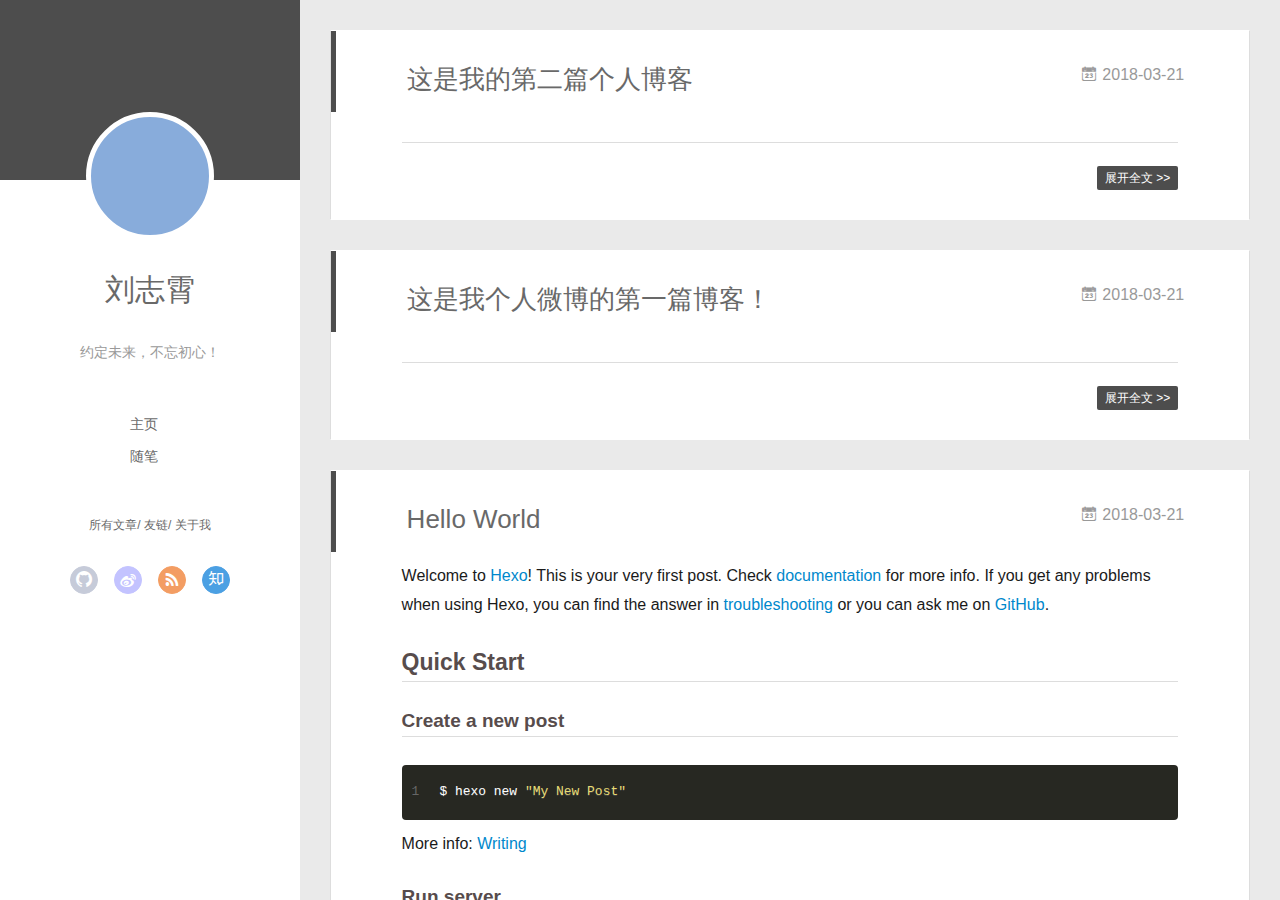
==== commit 1cd4871b: "Site updated: 2018-03-21 15:36:29" ====
--- a/index.html
+++ b/index.html
@@ -1,426 +1,309 @@
 <!DOCTYPE html>
-
-
-
-  
-
-
-<html class="theme-next muse use-motion" lang="">
+<html>
 <head>
-  <meta charset="UTF-8"/>
-<meta http-equiv="X-UA-Compatible" content="IE=edge" />
-<meta name="viewport" content="width=device-width, initial-scale=1, maximum-scale=1"/>
-<meta name="theme-color" content="#222">
-
-
-
-
-
-
-
-
-
-<meta http-equiv="Cache-Control" content="no-transform" />
-<meta http-equiv="Cache-Control" content="no-siteapp" />
-
-
-
-
-
-
-
-
-
-
-
-
-
-
-
-
-  
-  
-  <link href="/lib/fancybox/source/jquery.fancybox.css?v=2.1.5" rel="stylesheet" type="text/css" />
-
-
-
-
-
-
-
-<link href="/lib/font-awesome/css/font-awesome.min.css?v=4.6.2" rel="stylesheet" type="text/css" />
-
-<link href="/css/main.css?v=5.1.4" rel="stylesheet" type="text/css" />
-
-
-  <link rel="apple-touch-icon" sizes="180x180" href="/images/apple-touch-icon-next.png?v=5.1.4">
-
-
-  <link rel="icon" type="image/png" sizes="32x32" href="/images/favicon-32x32-next.png?v=5.1.4">
-
-
-  <link rel="icon" type="image/png" sizes="16x16" href="/images/favicon-16x16-next.png?v=5.1.4">
-
-
-  <link rel="mask-icon" href="/images/logo.svg?v=5.1.4" color="#222">
-
-
-
-
-
-  <meta name="keywords" content="Hexo, NexT" />
-
-
-
-
-
-  <link rel="alternate" href="/atom.xml" title="Hexo" type="application/atom+xml" />
-
-
-
-
-
-
+  <meta charset="utf-8">
+  
+  <meta name="renderer" content="webkit">
+  <meta http-equiv="X-UA-Compatible" content="IE=edge" >
+  <link rel="dns-prefetch" href="http://yoursite.com">
+  <title>刘志霄的个人博客</title>
+  <meta name="viewport" content="width=device-width, initial-scale=1, maximum-scale=1">
+  <meta name="description" content="不着调的编程狗，总想着出去浪......">
 <meta property="og:type" content="website">
-<meta property="og:title" content="Hexo">
+<meta property="og:title" content="刘志霄的个人博客">
 <meta property="og:url" content="http://yoursite.com/index.html">
-<meta property="og:site_name" content="Hexo">
+<meta property="og:site_name" content="刘志霄的个人博客">
+<meta property="og:description" content="不着调的编程狗，总想着出去浪......">
+<meta property="og:locale" content="zh-Hans">
 <meta name="twitter:card" content="summary">
-<meta name="twitter:title" content="Hexo">
-
-
-
-<script type="text/javascript" id="hexo.configurations">
-  var NexT = window.NexT || {};
-  var CONFIG = {
-    root: '/',
-    scheme: 'Muse',
-    version: '5.1.4',
-    sidebar: {"position":"left","display":"post","offset":12,"b2t":false,"scrollpercent":false,"onmobile":false},
-    fancybox: true,
-    tabs: true,
-    motion: {"enable":true,"async":false,"transition":{"post_block":"fadeIn","post_header":"slideDownIn","post_body":"slideDownIn","coll_header":"slideLeftIn","sidebar":"slideUpIn"}},
-    duoshuo: {
-      userId: '0',
-      author: 'Author'
-    },
-    algolia: {
-      applicationID: '',
-      apiKey: '',
-      indexName: '',
-      hits: {"per_page":10},
-      labels: {"input_placeholder":"Search for Posts","hits_empty":"We didn't find any results for the search: ${query}","hits_stats":"${hits} results found in ${time} ms"}
+<meta name="twitter:title" content="刘志霄的个人博客">
+<meta name="twitter:description" content="不着调的编程狗，总想着出去浪......">
+  
+    <link rel="alternative" href="/atom.xml" title="刘志霄的个人博客" type="application/atom+xml">
+  
+  
+    <link rel="icon" href="/favicon.png">
+  
+  <link rel="stylesheet" type="text/css" href="/./main.0cf68a.css">
+  <style type="text/css">
+  
+    #container.show {
+      background: linear-gradient(200deg,#a0cfe4,#e8c37e);
     }
-  };
-</script>
-
-
-
-  <link rel="canonical" href="http://yoursite.com/"/>
-
-
-
-
-
-  <title>Hexo</title>
-  
-
-
-
-
-
-
-
+  </style>
+  
+
+  
 
 </head>
 
-<body itemscope itemtype="http://schema.org/WebPage" lang="">
-
-  
-  
-    
-  
-
-  <div class="container sidebar-position-left 
-  page-home">
-    <div class="headband"></div>
-
-    <header id="header" class="header" itemscope itemtype="http://schema.org/WPHeader">
-      <div class="header-inner"><div class="site-brand-wrapper">
-  <div class="site-meta ">
-    
-
-    <div class="custom-logo-site-title">
-      <a href="/"  class="brand" rel="start">
-        <span class="logo-line-before"><i></i></span>
-        <span class="site-title">Hexo</span>
-        <span class="logo-line-after"><i></i></span>
-      </a>
-    </div>
-      
-        <p class="site-subtitle"></p>
-      
+<body>
+  <div id="container" q-class="show:isCtnShow">
+    <canvas id="anm-canvas" class="anm-canvas"></canvas>
+    <div class="left-col" q-class="show:isShow">
+      
+<div class="overlay" style="background: #4d4d4d"></div>
+<div class="intrude-less">
+	<header id="header" class="inner">
+		<a href="/" class="profilepic">
+			<img src="" class="js-avatar">
+		</a>
+		<hgroup>
+		  <h1 class="header-author"><a href="/">刘志霄</a></h1>
+		</hgroup>
+		
+		<p class="header-subtitle">约定未来，不忘初心！</p>
+		
+
+		<nav class="header-menu">
+			<ul>
+			
+				<li><a href="/">主页</a></li>
+	        
+				<li><a href="/tags/随笔/">随笔</a></li>
+	        
+			</ul>
+		</nav>
+		<nav class="header-smart-menu">
+    		
+    			
+    			<a q-on="click: openSlider(e, 'innerArchive')" href="javascript:void(0)">所有文章</a>
+    			
+            
+    			
+    			<a q-on="click: openSlider(e, 'friends')" href="javascript:void(0)">友链</a>
+    			
+            
+    			
+    			<a q-on="click: openSlider(e, 'aboutme')" href="javascript:void(0)">关于我</a>
+    			
+            
+		</nav>
+		<nav class="header-nav">
+			<div class="social">
+				
+					<a class="github" target="_blank" href="#" title="github"><i class="icon-github"></i></a>
+		        
+					<a class="weibo" target="_blank" href="#" title="weibo"><i class="icon-weibo"></i></a>
+		        
+					<a class="rss" target="_blank" href="#" title="rss"><i class="icon-rss"></i></a>
+		        
+					<a class="zhihu" target="_blank" href="#" title="zhihu"><i class="icon-zhihu"></i></a>
+		        
+			</div>
+		</nav>
+	</header>		
+</div>
+
+    </div>
+    <div class="mid-col" q-class="show:isShow,hide:isShow|isFalse">
+      
+<nav id="mobile-nav">
+  	<div class="overlay js-overlay" style="background: #4d4d4d"></div>
+	<div class="btnctn js-mobile-btnctn">
+  		<div class="slider-trigger list" q-on="click: openSlider(e)"><i class="icon icon-sort"></i></div>
+	</div>
+	<div class="intrude-less">
+		<header id="header" class="inner">
+			<div class="profilepic">
+				<img src="" class="js-avatar">
+			</div>
+			<hgroup>
+			  <h1 class="header-author js-header-author">刘志霄</h1>
+			</hgroup>
+			
+			<p class="header-subtitle"><i class="icon icon-quo-left"></i>约定未来，不忘初心！<i class="icon icon-quo-right"></i></p>
+			
+			
+			
+				
+			
+				
+			
+			
+			
+			<nav class="header-nav">
+				<div class="social">
+					
+						<a class="github" target="_blank" href="#" title="github"><i class="icon-github"></i></a>
+			        
+						<a class="weibo" target="_blank" href="#" title="weibo"><i class="icon-weibo"></i></a>
+			        
+						<a class="rss" target="_blank" href="#" title="rss"><i class="icon-rss"></i></a>
+			        
+						<a class="zhihu" target="_blank" href="#" title="zhihu"><i class="icon-zhihu"></i></a>
+			        
+				</div>
+			</nav>
+
+			<nav class="header-menu js-header-menu">
+				<ul style="width: 50%">
+				
+				
+					<li style="width: 50%"><a href="/">主页</a></li>
+		        
+					<li style="width: 50%"><a href="/tags/随笔/">随笔</a></li>
+		        
+				</ul>
+			</nav>
+		</header>				
+	</div>
+	<div class="mobile-mask" style="display:none" q-show="isShow"></div>
+</nav>
+
+      <div id="wrapper" class="body-wrap">
+        <div class="menu-l">
+          <div class="canvas-wrap">
+            <canvas data-colors="#eaeaea" data-sectionHeight="100" data-contentId="js-content" id="myCanvas1" class="anm-canvas"></canvas>
+          </div>
+          <div id="js-content" class="content-ll">
+            
+  
+    <article id="post-这是我的第二篇个人博客" class="article article-type-post  article-index" itemscope itemprop="blogPost">
+  <div class="article-inner">
+    
+      <header class="article-header">
+        
+  
+    <h1 itemprop="name">
+      <a class="article-title" href="/2018/03/21/这是我的第二篇个人博客/">这是我的第二篇个人博客</a>
+    </h1>
+  
+
+        
+        <a href="/2018/03/21/这是我的第二篇个人博客/" class="archive-article-date">
+  	<time datetime="2018-03-21T07:20:25.000Z" itemprop="datePublished"><i class="icon-calendar icon"></i>2018-03-21</time>
+</a>
+        
+      </header>
+    
+    <div class="article-entry" itemprop="articleBody">
+      
+        
+      
+
+      
+    </div>
+    <div class="article-info article-info-index">
+      
+      
+      
+
+      
+        <p class="article-more-link">
+          <a class="article-more-a" href="/2018/03/21/这是我的第二篇个人博客/">展开全文 >></a>
+        </p>
+      
+
+      
+      <div class="clearfix"></div>
+    </div>
   </div>
-
-  <div class="site-nav-toggle">
-    <button>
-      <span class="btn-bar"></span>
-      <span class="btn-bar"></span>
-      <span class="btn-bar"></span>
-    </button>
+</article>
+
+<aside class="wrap-side-operation">
+    <div class="mod-side-operation">
+        
+        <div class="jump-container" id="js-jump-container" style="display:none;">
+            <a href="javascript:void(0)" class="mod-side-operation__jump-to-top">
+                <i class="icon-font icon-back"></i>
+            </a>
+            <div id="js-jump-plan-container" class="jump-plan-container" style="top: -11px;">
+                <i class="icon-font icon-plane jump-plane"></i>
+            </div>
+        </div>
+        
+        
+    </div>
+</aside>
+
+
+
+
+  
+    <article id="post-这是我个人微博的第一篇博客！" class="article article-type-post  article-index" itemscope itemprop="blogPost">
+  <div class="article-inner">
+    
+      <header class="article-header">
+        
+  
+    <h1 itemprop="name">
+      <a class="article-title" href="/2018/03/21/这是我个人微博的第一篇博客！/">这是我个人微博的第一篇博客！</a>
+    </h1>
+  
+
+        
+        <a href="/2018/03/21/这是我个人微博的第一篇博客！/" class="archive-article-date">
+  	<time datetime="2018-03-21T06:48:33.000Z" itemprop="datePublished"><i class="icon-calendar icon"></i>2018-03-21</time>
+</a>
+        
+      </header>
+    
+    <div class="article-entry" itemprop="articleBody">
+      
+        
+      
+
+      
+    </div>
+    <div class="article-info article-info-index">
+      
+      
+      
+
+      
+        <p class="article-more-link">
+          <a class="article-more-a" href="/2018/03/21/这是我个人微博的第一篇博客！/">展开全文 >></a>
+        </p>
+      
+
+      
+      <div class="clearfix"></div>
+    </div>
   </div>
-</div>
-
-<nav class="site-nav">
-  
-
-  
-    <ul id="menu" class="menu">
-      
-        
-        <li class="menu-item menu-item-home">
-          <a href="/" rel="section">
-            
-              <i class="menu-item-icon fa fa-fw fa-home"></i> <br />
-            
-            Home
-          </a>
-        </li>
-      
-        
-        <li class="menu-item menu-item-archives">
-          <a href="/archives/" rel="section">
-            
-              <i class="menu-item-icon fa fa-fw fa-archive"></i> <br />
-            
-            Archives
-          </a>
-        </li>
-      
-
-      
-    </ul>
-  
-
-  
-</nav>
-
-
-
- </div>
-    </header>
-
-    <main id="main" class="main">
-      <div class="main-inner">
-        <div class="content-wrap">
-          <div id="content" class="content">
-            
-  <section id="posts" class="posts-expand">
-    
-      
-
-  
-
-  
-  
-  
-
-  <article class="post post-type-normal" itemscope itemtype="http://schema.org/Article">
-  
-  
-  
-  <div class="post-block">
-    <link itemprop="mainEntityOfPage" href="http://yoursite.com/2018/03/21/这是我个人微博的第一篇博客！/">
-
-    <span hidden itemprop="author" itemscope itemtype="http://schema.org/Person">
-      <meta itemprop="name" content="John Doe">
-      <meta itemprop="description" content="">
-      <meta itemprop="image" content="/images/avatar.gif">
-    </span>
-
-    <span hidden itemprop="publisher" itemscope itemtype="http://schema.org/Organization">
-      <meta itemprop="name" content="Hexo">
-    </span>
-
-    
-      <header class="post-header">
-
-        
-        
-          <h1 class="post-title" itemprop="name headline">
-                
-                <a class="post-title-link" href="/2018/03/21/这是我个人微博的第一篇博客！/" itemprop="url">这是我个人微博的第一篇博客！</a></h1>
-        
-
-        <div class="post-meta">
-          <span class="post-time">
-            
-              <span class="post-meta-item-icon">
-                <i class="fa fa-calendar-o"></i>
-              </span>
-              
-                <span class="post-meta-item-text">Posted on</span>
-              
-              <time title="Post created" itemprop="dateCreated datePublished" datetime="2018-03-21T14:48:33+08:00">
-                2018-03-21
-              </time>
-            
-
-            
-
-            
-          </span>
-
-          
-
-          
-            
-          
-
-          
-          
-
-          
-
-          
-
-          
-
-        </div>
+</article>
+
+<aside class="wrap-side-operation">
+    <div class="mod-side-operation">
+        
+        <div class="jump-container" id="js-jump-container" style="display:none;">
+            <a href="javascript:void(0)" class="mod-side-operation__jump-to-top">
+                <i class="icon-font icon-back"></i>
+            </a>
+            <div id="js-jump-plan-container" class="jump-plan-container" style="top: -11px;">
+                <i class="icon-font icon-plane jump-plane"></i>
+            </div>
+        </div>
+        
+        
+    </div>
+</aside>
+
+
+
+
+  
+    <article id="post-hello-world" class="article article-type-post  article-index" itemscope itemprop="blogPost">
+  <div class="article-inner">
+    
+      <header class="article-header">
+        
+  
+    <h1 itemprop="name">
+      <a class="article-title" href="/2018/03/21/hello-world/">Hello World</a>
+    </h1>
+  
+
+        
+        <a href="/2018/03/21/hello-world/" class="archive-article-date">
+  	<time datetime="2018-03-21T03:04:11.702Z" itemprop="datePublished"><i class="icon-calendar icon"></i>2018-03-21</time>
+</a>
+        
       </header>
     
-
-    
-    
-    
-    <div class="post-body" itemprop="articleBody">
-
-      
-      
-
-      
-        
-          
-            
-          
-        
-      
-    </div>
-    
-    
-    
-
-    
-
-    
-
-    
-
-    <footer class="post-footer">
-      
-
-      
-
-      
-
-      
-      
-        <div class="post-eof"></div>
-      
-    </footer>
-  </div>
-  
-  
-  
-  </article>
-
-
-    
-      
-
-  
-
-  
-  
-  
-
-  <article class="post post-type-normal" itemscope itemtype="http://schema.org/Article">
-  
-  
-  
-  <div class="post-block">
-    <link itemprop="mainEntityOfPage" href="http://yoursite.com/2018/03/21/hello-world/">
-
-    <span hidden itemprop="author" itemscope itemtype="http://schema.org/Person">
-      <meta itemprop="name" content="John Doe">
-      <meta itemprop="description" content="">
-      <meta itemprop="image" content="/images/avatar.gif">
-    </span>
-
-    <span hidden itemprop="publisher" itemscope itemtype="http://schema.org/Organization">
-      <meta itemprop="name" content="Hexo">
-    </span>
-
-    
-      <header class="post-header">
-
-        
-        
-          <h1 class="post-title" itemprop="name headline">
-                
-                <a class="post-title-link" href="/2018/03/21/hello-world/" itemprop="url">Hello World</a></h1>
-        
-
-        <div class="post-meta">
-          <span class="post-time">
-            
-              <span class="post-meta-item-icon">
-                <i class="fa fa-calendar-o"></i>
-              </span>
-              
-                <span class="post-meta-item-text">Posted on</span>
-              
-              <time title="Post created" itemprop="dateCreated datePublished" datetime="2018-03-21T11:04:11+08:00">
-                2018-03-21
-              </time>
-            
-
-            
-
-            
-          </span>
-
-          
-
-          
-            
-          
-
-          
-          
-
-          
-
-          
-
-          
-
-        </div>
-      </header>
-    
-
-    
-    
-    
-    <div class="post-body" itemprop="articleBody">
-
-      
-      
-
-      
-        
-          
-            <p>Welcome to <a href="https://hexo.io/" target="_blank" rel="noopener">Hexo</a>! This is your very first post. Check <a href="https://hexo.io/docs/" target="_blank" rel="noopener">documentation</a> for more info. If you get any problems when using Hexo, you can find the answer in <a href="https://hexo.io/docs/troubleshooting.html" target="_blank" rel="noopener">troubleshooting</a> or you can ask me on <a href="https://github.com/hexojs/hexo/issues" target="_blank" rel="noopener">GitHub</a>.</p>
+    <div class="article-entry" itemprop="articleBody">
+      
+        <p>Welcome to <a href="https://hexo.io/" target="_blank" rel="noopener">Hexo</a>! This is your very first post. Check <a href="https://hexo.io/docs/" target="_blank" rel="noopener">documentation</a> for more info. If you get any problems when using Hexo, you can find the answer in <a href="https://hexo.io/docs/troubleshooting.html" target="_blank" rel="noopener">troubleshooting</a> or you can ask me on <a href="https://github.com/hexojs/hexo/issues" target="_blank" rel="noopener">GitHub</a>.</p>
 <h2 id="Quick-Start"><a href="#Quick-Start" class="headerlink" title="Quick Start"></a>Quick Start</h2><h3 id="Create-a-new-post"><a href="#Create-a-new-post" class="headerlink" title="Create a new post"></a>Create a new post</h3><figure class="highlight bash"><table><tr><td class="gutter"><pre><span class="line">1</span><br></pre></td><td class="code"><pre><span class="line">$ hexo new <span class="string">"My New Post"</span></span><br></pre></td></tr></table></figure>
 <p>More info: <a href="https://hexo.io/docs/writing.html" target="_blank" rel="noopener">Writing</a></p>
 <h3 id="Run-server"><a href="#Run-server" class="headerlink" title="Run server"></a>Run server</h3><figure class="highlight bash"><table><tr><td class="gutter"><pre><span class="line">1</span><br></pre></td><td class="code"><pre><span class="line">$ hexo server</span><br></pre></td></tr></table></figure>
@@ -430,314 +313,293 @@
 <h3 id="Deploy-to-remote-sites"><a href="#Deploy-to-remote-sites" class="headerlink" title="Deploy to remote sites"></a>Deploy to remote sites</h3><figure class="highlight bash"><table><tr><td class="gutter"><pre><span class="line">1</span><br></pre></td><td class="code"><pre><span class="line">$ hexo deploy</span><br></pre></td></tr></table></figure>
 <p>More info: <a href="https://hexo.io/docs/deployment.html" target="_blank" rel="noopener">Deployment</a></p>
 
+      
+
+      
+    </div>
+    <div class="article-info article-info-index">
+      
+      
+      
+
+      
+        <p class="article-more-link">
+          <a class="article-more-a" href="/2018/03/21/hello-world/">展开全文 >></a>
+        </p>
+      
+
+      
+      <div class="clearfix"></div>
+    </div>
+  </div>
+</article>
+
+<aside class="wrap-side-operation">
+    <div class="mod-side-operation">
+        
+        <div class="jump-container" id="js-jump-container" style="display:none;">
+            <a href="javascript:void(0)" class="mod-side-operation__jump-to-top">
+                <i class="icon-font icon-back"></i>
+            </a>
+            <div id="js-jump-plan-container" class="jump-plan-container" style="top: -11px;">
+                <i class="icon-font icon-plane jump-plane"></i>
+            </div>
+        </div>
+        
+        
+    </div>
+</aside>
+
+
+
+
+  
+  
+
+
+          </div>
+        </div>
+      </div>
+      <footer id="footer">
+  <div class="outer">
+    <div id="footer-info">
+    	<div class="footer-left">
+    		&copy; 2018 刘志霄
+    	</div>
+      	<div class="footer-right">
+      		<a href="http://hexo.io/" target="_blank">Hexo</a>  Theme <a href="https://github.com/litten/hexo-theme-yilia" target="_blank">Yilia</a> by Litten
+      	</div>
+    </div>
+  </div>
+</footer>
+    </div>
+    <script>
+	var yiliaConfig = {
+		mathjax: false,
+		isHome: true,
+		isPost: false,
+		isArchive: false,
+		isTag: false,
+		isCategory: false,
+		open_in_new: false,
+		toc_hide_index: true,
+		root: "/",
+		innerArchive: true,
+		showTags: false
+	}
+</script>
+
+<script>!function(t){function n(e){if(r[e])return r[e].exports;var i=r[e]={exports:{},id:e,loaded:!1};return t[e].call(i.exports,i,i.exports,n),i.loaded=!0,i.exports}var r={};n.m=t,n.c=r,n.p="./",n(0)}([function(t,n,r){r(195),t.exports=r(191)},function(t,n,r){var e=r(3),i=r(52),o=r(27),u=r(28),c=r(53),f="prototype",a=function(t,n,r){var s,l,h,v,p=t&a.F,d=t&a.G,y=t&a.S,g=t&a.P,b=t&a.B,m=d?e:y?e[n]||(e[n]={}):(e[n]||{})[f],x=d?i:i[n]||(i[n]={}),w=x[f]||(x[f]={});d&&(r=n);for(s in r)l=!p&&m&&void 0!==m[s],h=(l?m:r)[s],v=b&&l?c(h,e):g&&"function"==typeof h?c(Function.call,h):h,m&&u(m,s,h,t&a.U),x[s]!=h&&o(x,s,v),g&&w[s]!=h&&(w[s]=h)};e.core=i,a.F=1,a.G=2,a.S=4,a.P=8,a.B=16,a.W=32,a.U=64,a.R=128,t.exports=a},function(t,n,r){var e=r(6);t.exports=function(t){if(!e(t))throw TypeError(t+" is not an object!");return t}},function(t,n){var r=t.exports="undefined"!=typeof window&&window.Math==Math?window:"undefined"!=typeof self&&self.Math==Math?self:Function("return this")();"number"==typeof __g&&(__g=r)},function(t,n){t.exports=function(t){try{return!!t()}catch(t){return!0}}},function(t,n){var r=t.exports="undefined"!=typeof window&&window.Math==Math?window:"undefined"!=typeof self&&self.Math==Math?self:Function("return this")();"number"==typeof __g&&(__g=r)},function(t,n){t.exports=function(t){return"object"==typeof t?null!==t:"function"==typeof t}},function(t,n,r){var e=r(126)("wks"),i=r(76),o=r(3).Symbol,u="function"==typeof o;(t.exports=function(t){return e[t]||(e[t]=u&&o[t]||(u?o:i)("Symbol."+t))}).store=e},function(t,n){var r={}.hasOwnProperty;t.exports=function(t,n){return r.call(t,n)}},function(t,n,r){var e=r(94),i=r(33);t.exports=function(t){return e(i(t))}},function(t,n,r){t.exports=!r(4)(function(){return 7!=Object.defineProperty({},"a",{get:function(){return 7}}).a})},function(t,n,r){var e=r(2),i=r(167),o=r(50),u=Object.defineProperty;n.f=r(10)?Object.defineProperty:function(t,n,r){if(e(t),n=o(n,!0),e(r),i)try{return u(t,n,r)}catch(t){}if("get"in r||"set"in r)throw TypeError("Accessors not supported!");return"value"in r&&(t[n]=r.value),t}},function(t,n,r){t.exports=!r(18)(function(){return 7!=Object.defineProperty({},"a",{get:function(){return 7}}).a})},function(t,n,r){var e=r(14),i=r(22);t.exports=r(12)?function(t,n,r){return e.f(t,n,i(1,r))}:function(t,n,r){return t[n]=r,t}},function(t,n,r){var e=r(20),i=r(58),o=r(42),u=Object.defineProperty;n.f=r(12)?Object.defineProperty:function(t,n,r){if(e(t),n=o(n,!0),e(r),i)try{return u(t,n,r)}catch(t){}if("get"in r||"set"in r)throw TypeError("Accessors not supported!");return"value"in r&&(t[n]=r.value),t}},function(t,n,r){var e=r(40)("wks"),i=r(23),o=r(5).Symbol,u="function"==typeof o;(t.exports=function(t){return e[t]||(e[t]=u&&o[t]||(u?o:i)("Symbol."+t))}).store=e},function(t,n,r){var e=r(67),i=Math.min;t.exports=function(t){return t>0?i(e(t),9007199254740991):0}},function(t,n,r){var e=r(46);t.exports=function(t){return Object(e(t))}},function(t,n){t.exports=function(t){try{return!!t()}catch(t){return!0}}},function(t,n,r){var e=r(63),i=r(34);t.exports=Object.keys||function(t){return e(t,i)}},function(t,n,r){var e=r(21);t.exports=function(t){if(!e(t))throw TypeError(t+" is not an object!");return t}},function(t,n){t.exports=function(t){return"object"==typeof t?null!==t:"function"==typeof t}},function(t,n){t.exports=function(t,n){return{enumerable:!(1&t),configurable:!(2&t),writable:!(4&t),value:n}}},function(t,n){var r=0,e=Math.random();t.exports=function(t){return"Symbol(".concat(void 0===t?"":t,")_",(++r+e).toString(36))}},function(t,n){var r={}.hasOwnProperty;t.exports=function(t,n){return r.call(t,n)}},function(t,n){var r=t.exports={version:"2.4.0"};"number"==typeof __e&&(__e=r)},function(t,n){t.exports=function(t){if("function"!=typeof t)throw TypeError(t+" is not a function!");return t}},function(t,n,r){var e=r(11),i=r(66);t.exports=r(10)?function(t,n,r){return e.f(t,n,i(1,r))}:function(t,n,r){return t[n]=r,t}},function(t,n,r){var e=r(3),i=r(27),o=r(24),u=r(76)("src"),c="toString",f=Function[c],a=(""+f).split(c);r(52).inspectSource=function(t){return f.call(t)},(t.exports=function(t,n,r,c){var f="function"==typeof r;f&&(o(r,"name")||i(r,"name",n)),t[n]!==r&&(f&&(o(r,u)||i(r,u,t[n]?""+t[n]:a.join(String(n)))),t===e?t[n]=r:c?t[n]?t[n]=r:i(t,n,r):(delete t[n],i(t,n,r)))})(Function.prototype,c,function(){return"function"==typeof this&&this[u]||f.call(this)})},function(t,n,r){var e=r(1),i=r(4),o=r(46),u=function(t,n,r,e){var i=String(o(t)),u="<"+n;return""!==r&&(u+=" "+r+'="'+String(e).replace(/"/g,"&quot;")+'"'),u+">"+i+"</"+n+">"};t.exports=function(t,n){var r={};r[t]=n(u),e(e.P+e.F*i(function(){var n=""[t]('"');return n!==n.toLowerCase()||n.split('"').length>3}),"String",r)}},function(t,n,r){var e=r(115),i=r(46);t.exports=function(t){return e(i(t))}},function(t,n,r){var e=r(116),i=r(66),o=r(30),u=r(50),c=r(24),f=r(167),a=Object.getOwnPropertyDescriptor;n.f=r(10)?a:function(t,n){if(t=o(t),n=u(n,!0),f)try{return a(t,n)}catch(t){}if(c(t,n))return i(!e.f.call(t,n),t[n])}},function(t,n,r){var e=r(24),i=r(17),o=r(145)("IE_PROTO"),u=Object.prototype;t.exports=Object.getPrototypeOf||function(t){return t=i(t),e(t,o)?t[o]:"function"==typeof t.constructor&&t instanceof t.constructor?t.constructor.prototype:t instanceof Object?u:null}},function(t,n){t.exports=function(t){if(void 0==t)throw TypeError("Can't call method on  "+t);return t}},function(t,n){t.exports="constructor,hasOwnProperty,isPrototypeOf,propertyIsEnumerable,toLocaleString,toString,valueOf".split(",")},function(t,n){t.exports={}},function(t,n){t.exports=!0},function(t,n){n.f={}.propertyIsEnumerable},function(t,n,r){var e=r(14).f,i=r(8),o=r(15)("toStringTag");t.exports=function(t,n,r){t&&!i(t=r?t:t.prototype,o)&&e(t,o,{configurable:!0,value:n})}},function(t,n,r){var e=r(40)("keys"),i=r(23);t.exports=function(t){return e[t]||(e[t]=i(t))}},function(t,n,r){var e=r(5),i="__core-js_shared__",o=e[i]||(e[i]={});t.exports=function(t){return o[t]||(o[t]={})}},function(t,n){var r=Math.ceil,e=Math.floor;t.exports=function(t){return isNaN(t=+t)?0:(t>0?e:r)(t)}},function(t,n,r){var e=r(21);t.exports=function(t,n){if(!e(t))return t;var r,i;if(n&&"function"==typeof(r=t.toString)&&!e(i=r.call(t)))return i;if("function"==typeof(r=t.valueOf)&&!e(i=r.call(t)))return i;if(!n&&"function"==typeof(r=t.toString)&&!e(i=r.call(t)))return i;throw TypeError("Can't convert object to primitive value")}},function(t,n,r){var e=r(5),i=r(25),o=r(36),u=r(44),c=r(14).f;t.exports=function(t){var n=i.Symbol||(i.Symbol=o?{}:e.Symbol||{});"_"==t.charAt(0)||t in n||c(n,t,{value:u.f(t)})}},function(t,n,r){n.f=r(15)},function(t,n){var r={}.toString;t.exports=function(t){return r.call(t).slice(8,-1)}},function(t,n){t.exports=function(t){if(void 0==t)throw TypeError("Can't call method on  "+t);return t}},function(t,n,r){var e=r(4);t.exports=function(t,n){return!!t&&e(function(){n?t.call(null,function(){},1):t.call(null)})}},function(t,n,r){var e=r(53),i=r(115),o=r(17),u=r(16),c=r(203);t.exports=function(t,n){var r=1==t,f=2==t,a=3==t,s=4==t,l=6==t,h=5==t||l,v=n||c;return function(n,c,p){for(var d,y,g=o(n),b=i(g),m=e(c,p,3),x=u(b.length),w=0,S=r?v(n,x):f?v(n,0):void 0;x>w;w++)if((h||w in b)&&(d=b[w],y=m(d,w,g),t))if(r)S[w]=y;else if(y)switch(t){case 3:return!0;case 5:return d;case 6:return w;case 2:S.push(d)}else if(s)return!1;return l?-1:a||s?s:S}}},function(t,n,r){var e=r(1),i=r(52),o=r(4);t.exports=function(t,n){var r=(i.Object||{})[t]||Object[t],u={};u[t]=n(r),e(e.S+e.F*o(function(){r(1)}),"Object",u)}},function(t,n,r){var e=r(6);t.exports=function(t,n){if(!e(t))return t;var r,i;if(n&&"function"==typeof(r=t.toString)&&!e(i=r.call(t)))return i;if("function"==typeof(r=t.valueOf)&&!e(i=r.call(t)))return i;if(!n&&"function"==typeof(r=t.toString)&&!e(i=r.call(t)))return i;throw TypeError("Can't convert object to primitive value")}},function(t,n,r){var e=r(5),i=r(25),o=r(91),u=r(13),c="prototype",f=function(t,n,r){var a,s,l,h=t&f.F,v=t&f.G,p=t&f.S,d=t&f.P,y=t&f.B,g=t&f.W,b=v?i:i[n]||(i[n]={}),m=b[c],x=v?e:p?e[n]:(e[n]||{})[c];v&&(r=n);for(a in r)(s=!h&&x&&void 0!==x[a])&&a in b||(l=s?x[a]:r[a],b[a]=v&&"function"!=typeof x[a]?r[a]:y&&s?o(l,e):g&&x[a]==l?function(t){var n=function(n,r,e){if(this instanceof t){switch(arguments.length){case 0:return new t;case 1:return new t(n);case 2:return new t(n,r)}return new t(n,r,e)}return t.apply(this,arguments)};return n[c]=t[c],n}(l):d&&"function"==typeof l?o(Function.call,l):l,d&&((b.virtual||(b.virtual={}))[a]=l,t&f.R&&m&&!m[a]&&u(m,a,l)))};f.F=1,f.G=2,f.S=4,f.P=8,f.B=16,f.W=32,f.U=64,f.R=128,t.exports=f},function(t,n){var r=t.exports={version:"2.4.0"};"number"==typeof __e&&(__e=r)},function(t,n,r){var e=r(26);t.exports=function(t,n,r){if(e(t),void 0===n)return t;switch(r){case 1:return function(r){return t.call(n,r)};case 2:return function(r,e){return t.call(n,r,e)};case 3:return function(r,e,i){return t.call(n,r,e,i)}}return function(){return t.apply(n,arguments)}}},function(t,n,r){var e=r(183),i=r(1),o=r(126)("metadata"),u=o.store||(o.store=new(r(186))),c=function(t,n,r){var i=u.get(t);if(!i){if(!r)return;u.set(t,i=new e)}var o=i.get(n);if(!o){if(!r)return;i.set(n,o=new e)}return o},f=function(t,n,r){var e=c(n,r,!1);return void 0!==e&&e.has(t)},a=function(t,n,r){var e=c(n,r,!1);return void 0===e?void 0:e.get(t)},s=function(t,n,r,e){c(r,e,!0).set(t,n)},l=function(t,n){var r=c(t,n,!1),e=[];return r&&r.forEach(function(t,n){e.push(n)}),e},h=function(t){return void 0===t||"symbol"==typeof t?t:String(t)},v=function(t){i(i.S,"Reflect",t)};t.exports={store:u,map:c,has:f,get:a,set:s,keys:l,key:h,exp:v}},function(t,n,r){"use strict";if(r(10)){var e=r(69),i=r(3),o=r(4),u=r(1),c=r(127),f=r(152),a=r(53),s=r(68),l=r(66),h=r(27),v=r(73),p=r(67),d=r(16),y=r(75),g=r(50),b=r(24),m=r(180),x=r(114),w=r(6),S=r(17),_=r(137),O=r(70),E=r(32),P=r(71).f,j=r(154),F=r(76),M=r(7),A=r(48),N=r(117),T=r(146),I=r(155),k=r(80),L=r(123),R=r(74),C=r(130),D=r(160),U=r(11),W=r(31),G=U.f,B=W.f,V=i.RangeError,z=i.TypeError,q=i.Uint8Array,K="ArrayBuffer",J="Shared"+K,Y="BYTES_PER_ELEMENT",H="prototype",$=Array[H],X=f.ArrayBuffer,Q=f.DataView,Z=A(0),tt=A(2),nt=A(3),rt=A(4),et=A(5),it=A(6),ot=N(!0),ut=N(!1),ct=I.values,ft=I.keys,at=I.entries,st=$.lastIndexOf,lt=$.reduce,ht=$.reduceRight,vt=$.join,pt=$.sort,dt=$.slice,yt=$.toString,gt=$.toLocaleString,bt=M("iterator"),mt=M("toStringTag"),xt=F("typed_constructor"),wt=F("def_constructor"),St=c.CONSTR,_t=c.TYPED,Ot=c.VIEW,Et="Wrong length!",Pt=A(1,function(t,n){return Tt(T(t,t[wt]),n)}),jt=o(function(){return 1===new q(new Uint16Array([1]).buffer)[0]}),Ft=!!q&&!!q[H].set&&o(function(){new q(1).set({})}),Mt=function(t,n){if(void 0===t)throw z(Et);var r=+t,e=d(t);if(n&&!m(r,e))throw V(Et);return e},At=function(t,n){var r=p(t);if(r<0||r%n)throw V("Wrong offset!");return r},Nt=function(t){if(w(t)&&_t in t)return t;throw z(t+" is not a typed array!")},Tt=function(t,n){if(!(w(t)&&xt in t))throw z("It is not a typed array constructor!");return new t(n)},It=function(t,n){return kt(T(t,t[wt]),n)},kt=function(t,n){for(var r=0,e=n.length,i=Tt(t,e);e>r;)i[r]=n[r++];return i},Lt=function(t,n,r){G(t,n,{get:function(){return this._d[r]}})},Rt=function(t){var n,r,e,i,o,u,c=S(t),f=arguments.length,s=f>1?arguments[1]:void 0,l=void 0!==s,h=j(c);if(void 0!=h&&!_(h)){for(u=h.call(c),e=[],n=0;!(o=u.next()).done;n++)e.push(o.value);c=e}for(l&&f>2&&(s=a(s,arguments[2],2)),n=0,r=d(c.length),i=Tt(this,r);r>n;n++)i[n]=l?s(c[n],n):c[n];return i},Ct=function(){for(var t=0,n=arguments.length,r=Tt(this,n);n>t;)r[t]=arguments[t++];return r},Dt=!!q&&o(function(){gt.call(new q(1))}),Ut=function(){return gt.apply(Dt?dt.call(Nt(this)):Nt(this),arguments)},Wt={copyWithin:function(t,n){return D.call(Nt(this),t,n,arguments.length>2?arguments[2]:void 0)},every:function(t){return rt(Nt(this),t,arguments.length>1?arguments[1]:void 0)},fill:function(t){return C.apply(Nt(this),arguments)},filter:function(t){return It(this,tt(Nt(this),t,arguments.length>1?arguments[1]:void 0))},find:function(t){return et(Nt(this),t,arguments.length>1?arguments[1]:void 0)},findIndex:function(t){return it(Nt(this),t,arguments.length>1?arguments[1]:void 0)},forEach:function(t){Z(Nt(this),t,arguments.length>1?arguments[1]:void 0)},indexOf:function(t){return ut(Nt(this),t,arguments.length>1?arguments[1]:void 0)},includes:function(t){return ot(Nt(this),t,arguments.length>1?arguments[1]:void 0)},join:function(t){return vt.apply(Nt(this),arguments)},lastIndexOf:function(t){return st.apply(Nt(this),arguments)},map:function(t){return Pt(Nt(this),t,arguments.length>1?arguments[1]:void 0)},reduce:function(t){return lt.apply(Nt(this),arguments)},reduceRight:function(t){return ht.apply(Nt(this),arguments)},reverse:function(){for(var t,n=this,r=Nt(n).length,e=Math.floor(r/2),i=0;i<e;)t=n[i],n[i++]=n[--r],n[r]=t;return n},some:function(t){return nt(Nt(this),t,arguments.length>1?arguments[1]:void 0)},sort:function(t){return pt.call(Nt(this),t)},subarray:function(t,n){var r=Nt(this),e=r.length,i=y(t,e);return new(T(r,r[wt]))(r.buffer,r.byteOffset+i*r.BYTES_PER_ELEMENT,d((void 0===n?e:y(n,e))-i))}},Gt=function(t,n){return It(this,dt.call(Nt(this),t,n))},Bt=function(t){Nt(this);var n=At(arguments[1],1),r=this.length,e=S(t),i=d(e.length),o=0;if(i+n>r)throw V(Et);for(;o<i;)this[n+o]=e[o++]},Vt={entries:function(){return at.call(Nt(this))},keys:function(){return ft.call(Nt(this))},values:function(){return ct.call(Nt(this))}},zt=function(t,n){return w(t)&&t[_t]&&"symbol"!=typeof n&&n in t&&String(+n)==String(n)},qt=function(t,n){return zt(t,n=g(n,!0))?l(2,t[n]):B(t,n)},Kt=function(t,n,r){return!(zt(t,n=g(n,!0))&&w(r)&&b(r,"value"))||b(r,"get")||b(r,"set")||r.configurable||b(r,"writable")&&!r.writable||b(r,"enumerable")&&!r.enumerable?G(t,n,r):(t[n]=r.value,t)};St||(W.f=qt,U.f=Kt),u(u.S+u.F*!St,"Object",{getOwnPropertyDescriptor:qt,defineProperty:Kt}),o(function(){yt.call({})})&&(yt=gt=function(){return vt.call(this)});var Jt=v({},Wt);v(Jt,Vt),h(Jt,bt,Vt.values),v(Jt,{slice:Gt,set:Bt,constructor:function(){},toString:yt,toLocaleString:Ut}),Lt(Jt,"buffer","b"),Lt(Jt,"byteOffset","o"),Lt(Jt,"byteLength","l"),Lt(Jt,"length","e"),G(Jt,mt,{get:function(){return this[_t]}}),t.exports=function(t,n,r,f){f=!!f;var a=t+(f?"Clamped":"")+"Array",l="Uint8Array"!=a,v="get"+t,p="set"+t,y=i[a],g=y||{},b=y&&E(y),m=!y||!c.ABV,S={},_=y&&y[H],j=function(t,r){var e=t._d;return e.v[v](r*n+e.o,jt)},F=function(t,r,e){var i=t._d;f&&(e=(e=Math.round(e))<0?0:e>255?255:255&e),i.v[p](r*n+i.o,e,jt)},M=function(t,n){G(t,n,{get:function(){return j(this,n)},set:function(t){return F(this,n,t)},enumerable:!0})};m?(y=r(function(t,r,e,i){s(t,y,a,"_d");var o,u,c,f,l=0,v=0;if(w(r)){if(!(r instanceof X||(f=x(r))==K||f==J))return _t in r?kt(y,r):Rt.call(y,r);o=r,v=At(e,n);var p=r.byteLength;if(void 0===i){if(p%n)throw V(Et);if((u=p-v)<0)throw V(Et)}else if((u=d(i)*n)+v>p)throw V(Et);c=u/n}else c=Mt(r,!0),u=c*n,o=new X(u);for(h(t,"_d",{b:o,o:v,l:u,e:c,v:new Q(o)});l<c;)M(t,l++)}),_=y[H]=O(Jt),h(_,"constructor",y)):L(function(t){new y(null),new y(t)},!0)||(y=r(function(t,r,e,i){s(t,y,a);var o;return w(r)?r instanceof X||(o=x(r))==K||o==J?void 0!==i?new g(r,At(e,n),i):void 0!==e?new g(r,At(e,n)):new g(r):_t in r?kt(y,r):Rt.call(y,r):new g(Mt(r,l))}),Z(b!==Function.prototype?P(g).concat(P(b)):P(g),function(t){t in y||h(y,t,g[t])}),y[H]=_,e||(_.constructor=y));var A=_[bt],N=!!A&&("values"==A.name||void 0==A.name),T=Vt.values;h(y,xt,!0),h(_,_t,a),h(_,Ot,!0),h(_,wt,y),(f?new y(1)[mt]==a:mt in _)||G(_,mt,{get:function(){return a}}),S[a]=y,u(u.G+u.W+u.F*(y!=g),S),u(u.S,a,{BYTES_PER_ELEMENT:n,from:Rt,of:Ct}),Y in _||h(_,Y,n),u(u.P,a,Wt),R(a),u(u.P+u.F*Ft,a,{set:Bt}),u(u.P+u.F*!N,a,Vt),u(u.P+u.F*(_.toString!=yt),a,{toString:yt}),u(u.P+u.F*o(function(){new y(1).slice()}),a,{slice:Gt}),u(u.P+u.F*(o(function(){return[1,2].toLocaleString()!=new y([1,2]).toLocaleString()})||!o(function(){_.toLocaleString.call([1,2])})),a,{toLocaleString:Ut}),k[a]=N?A:T,e||N||h(_,bt,T)}}else t.exports=function(){}},function(t,n){var r={}.toString;t.exports=function(t){return r.call(t).slice(8,-1)}},function(t,n,r){var e=r(21),i=r(5).document,o=e(i)&&e(i.createElement);t.exports=function(t){return o?i.createElement(t):{}}},function(t,n,r){t.exports=!r(12)&&!r(18)(function(){return 7!=Object.defineProperty(r(57)("div"),"a",{get:function(){return 7}}).a})},function(t,n,r){"use strict";var e=r(36),i=r(51),o=r(64),u=r(13),c=r(8),f=r(35),a=r(96),s=r(38),l=r(103),h=r(15)("iterator"),v=!([].keys&&"next"in[].keys()),p="keys",d="values",y=function(){return this};t.exports=function(t,n,r,g,b,m,x){a(r,n,g);var w,S,_,O=function(t){if(!v&&t in F)return F[t];switch(t){case p:case d:return function(){return new r(this,t)}}return function(){return new r(this,t)}},E=n+" Iterator",P=b==d,j=!1,F=t.prototype,M=F[h]||F["@@iterator"]||b&&F[b],A=M||O(b),N=b?P?O("entries"):A:void 0,T="Array"==n?F.entries||M:M;if(T&&(_=l(T.call(new t)))!==Object.prototype&&(s(_,E,!0),e||c(_,h)||u(_,h,y)),P&&M&&M.name!==d&&(j=!0,A=function(){return M.call(this)}),e&&!x||!v&&!j&&F[h]||u(F,h,A),f[n]=A,f[E]=y,b)if(w={values:P?A:O(d),keys:m?A:O(p),entries:N},x)for(S in w)S in F||o(F,S,w[S]);else i(i.P+i.F*(v||j),n,w);return w}},function(t,n,r){var e=r(20),i=r(100),o=r(34),u=r(39)("IE_PROTO"),c=function(){},f="prototype",a=function(){var t,n=r(57)("iframe"),e=o.length;for(n.style.display="none",r(93).appendChild(n),n.src="javascript:",t=n.contentWindow.document,t.open(),t.write("<script>document.F=Object<\/script>"),t.close(),a=t.F;e--;)delete a[f][o[e]];return a()};t.exports=Object.create||function(t,n){var r;return null!==t?(c[f]=e(t),r=new c,c[f]=null,r[u]=t):r=a(),void 0===n?r:i(r,n)}},function(t,n,r){var e=r(63),i=r(34).concat("length","prototype");n.f=Object.getOwnPropertyNames||function(t){return e(t,i)}},function(t,n){n.f=Object.getOwnPropertySymbols},function(t,n,r){var e=r(8),i=r(9),o=r(90)(!1),u=r(39)("IE_PROTO");t.exports=function(t,n){var r,c=i(t),f=0,a=[];for(r in c)r!=u&&e(c,r)&&a.push(r);for(;n.length>f;)e(c,r=n[f++])&&(~o(a,r)||a.push(r));return a}},function(t,n,r){t.exports=r(13)},function(t,n,r){var e=r(76)("meta"),i=r(6),o=r(24),u=r(11).f,c=0,f=Object.isExtensible||function(){return!0},a=!r(4)(function(){return f(Object.preventExtensions({}))}),s=function(t){u(t,e,{value:{i:"O"+ ++c,w:{}}})},l=function(t,n){if(!i(t))return"symbol"==typeof t?t:("string"==typeof t?"S":"P")+t;if(!o(t,e)){if(!f(t))return"F";if(!n)return"E";s(t)}return t[e].i},h=function(t,n){if(!o(t,e)){if(!f(t))return!0;if(!n)return!1;s(t)}return t[e].w},v=function(t){return a&&p.NEED&&f(t)&&!o(t,e)&&s(t),t},p=t.exports={KEY:e,NEED:!1,fastKey:l,getWeak:h,onFreeze:v}},function(t,n){t.exports=function(t,n){return{enumerable:!(1&t),configurable:!(2&t),writable:!(4&t),value:n}}},function(t,n){var r=Math.ceil,e=Math.floor;t.exports=function(t){return isNaN(t=+t)?0:(t>0?e:r)(t)}},function(t,n){t.exports=function(t,n,r,e){if(!(t instanceof n)||void 0!==e&&e in t)throw TypeError(r+": incorrect invocation!");return t}},function(t,n){t.exports=!1},function(t,n,r){var e=r(2),i=r(173),o=r(133),u=r(145)("IE_PROTO"),c=function(){},f="prototype",a=function(){var t,n=r(132)("iframe"),e=o.length;for(n.style.display="none",r(135).appendChild(n),n.src="javascript:",t=n.contentWindow.document,t.open(),t.write("<script>document.F=Object<\/script>"),t.close(),a=t.F;e--;)delete a[f][o[e]];return a()};t.exports=Object.create||function(t,n){var r;return null!==t?(c[f]=e(t),r=new c,c[f]=null,r[u]=t):r=a(),void 0===n?r:i(r,n)}},function(t,n,r){var e=r(175),i=r(133).concat("length","prototype");n.f=Object.getOwnPropertyNames||function(t){return e(t,i)}},function(t,n,r){var e=r(175),i=r(133);t.exports=Object.keys||function(t){return e(t,i)}},function(t,n,r){var e=r(28);t.exports=function(t,n,r){for(var i in n)e(t,i,n[i],r);return t}},function(t,n,r){"use strict";var e=r(3),i=r(11),o=r(10),u=r(7)("species");t.exports=function(t){var n=e[t];o&&n&&!n[u]&&i.f(n,u,{configurable:!0,get:function(){return this}})}},function(t,n,r){var e=r(67),i=Math.max,o=Math.min;t.exports=function(t,n){return t=e(t),t<0?i(t+n,0):o(t,n)}},function(t,n){var r=0,e=Math.random();t.exports=function(t){return"Symbol(".concat(void 0===t?"":t,")_",(++r+e).toString(36))}},function(t,n,r){var e=r(33);t.exports=function(t){return Object(e(t))}},function(t,n,r){var e=r(7)("unscopables"),i=Array.prototype;void 0==i[e]&&r(27)(i,e,{}),t.exports=function(t){i[e][t]=!0}},function(t,n,r){var e=r(53),i=r(169),o=r(137),u=r(2),c=r(16),f=r(154),a={},s={},n=t.exports=function(t,n,r,l,h){var v,p,d,y,g=h?function(){return t}:f(t),b=e(r,l,n?2:1),m=0;if("function"!=typeof g)throw TypeError(t+" is not iterable!");if(o(g)){for(v=c(t.length);v>m;m++)if((y=n?b(u(p=t[m])[0],p[1]):b(t[m]))===a||y===s)return y}else for(d=g.call(t);!(p=d.next()).done;)if((y=i(d,b,p.value,n))===a||y===s)return y};n.BREAK=a,n.RETURN=s},function(t,n){t.exports={}},function(t,n,r){var e=r(11).f,i=r(24),o=r(7)("toStringTag");t.exports=function(t,n,r){t&&!i(t=r?t:t.prototype,o)&&e(t,o,{configurable:!0,value:n})}},function(t,n,r){var e=r(1),i=r(46),o=r(4),u=r(150),c="["+u+"]",f="​+",a=RegExp("^"+c+c+"*"),s=RegExp(c+c+"*$"),l=function(t,n,r){var i={},c=o(function(){return!!u[t]()||f[t]()!=f}),a=i[t]=c?n(h):u[t];r&&(i[r]=a),e(e.P+e.F*c,"String",i)},h=l.trim=function(t,n){return t=String(i(t)),1&n&&(t=t.replace(a,"")),2&n&&(t=t.replace(s,"")),t};t.exports=l},function(t,n,r){t.exports={default:r(86),__esModule:!0}},function(t,n,r){t.exports={default:r(87),__esModule:!0}},function(t,n,r){"use strict";function e(t){return t&&t.__esModule?t:{default:t}}n.__esModule=!0;var i=r(84),o=e(i),u=r(83),c=e(u),f="function"==typeof c.default&&"symbol"==typeof o.default?function(t){return typeof t}:function(t){return t&&"function"==typeof c.default&&t.constructor===c.default&&t!==c.default.prototype?"symbol":typeof t};n.default="function"==typeof c.default&&"symbol"===f(o.default)?function(t){return void 0===t?"undefined":f(t)}:function(t){return t&&"function"==typeof c.default&&t.constructor===c.default&&t!==c.default.prototype?"symbol":void 0===t?"undefined":f(t)}},function(t,n,r){r(110),r(108),r(111),r(112),t.exports=r(25).Symbol},function(t,n,r){r(109),r(113),t.exports=r(44).f("iterator")},function(t,n){t.exports=function(t){if("function"!=typeof t)throw TypeError(t+" is not a function!");return t}},function(t,n){t.exports=function(){}},function(t,n,r){var e=r(9),i=r(106),o=r(105);t.exports=function(t){return function(n,r,u){var c,f=e(n),a=i(f.length),s=o(u,a);if(t&&r!=r){for(;a>s;)if((c=f[s++])!=c)return!0}else for(;a>s;s++)if((t||s in f)&&f[s]===r)return t||s||0;return!t&&-1}}},function(t,n,r){var e=r(88);t.exports=function(t,n,r){if(e(t),void 0===n)return t;switch(r){case 1:return function(r){return t.call(n,r)};case 2:return function(r,e){return t.call(n,r,e)};case 3:return function(r,e,i){return t.call(n,r,e,i)}}return function(){return t.apply(n,arguments)}}},function(t,n,r){var e=r(19),i=r(62),o=r(37);t.exports=function(t){var n=e(t),r=i.f;if(r)for(var u,c=r(t),f=o.f,a=0;c.length>a;)f.call(t,u=c[a++])&&n.push(u);return n}},function(t,n,r){t.exports=r(5).document&&document.documentElement},function(t,n,r){var e=r(56);t.exports=Object("z").propertyIsEnumerable(0)?Object:function(t){return"String"==e(t)?t.split(""):Object(t)}},function(t,n,r){var e=r(56);t.exports=Array.isArray||function(t){return"Array"==e(t)}},function(t,n,r){"use strict";var e=r(60),i=r(22),o=r(38),u={};r(13)(u,r(15)("iterator"),function(){return this}),t.exports=function(t,n,r){t.prototype=e(u,{next:i(1,r)}),o(t,n+" Iterator")}},function(t,n){t.exports=function(t,n){return{value:n,done:!!t}}},function(t,n,r){var e=r(19),i=r(9);t.exports=function(t,n){for(var r,o=i(t),u=e(o),c=u.length,f=0;c>f;)if(o[r=u[f++]]===n)return r}},function(t,n,r){var e=r(23)("meta"),i=r(21),o=r(8),u=r(14).f,c=0,f=Object.isExtensible||function(){return!0},a=!r(18)(function(){return f(Object.preventExtensions({}))}),s=function(t){u(t,e,{value:{i:"O"+ ++c,w:{}}})},l=function(t,n){if(!i(t))return"symbol"==typeof t?t:("string"==typeof t?"S":"P")+t;if(!o(t,e)){if(!f(t))return"F";if(!n)return"E";s(t)}return t[e].i},h=function(t,n){if(!o(t,e)){if(!f(t))return!0;if(!n)return!1;s(t)}return t[e].w},v=function(t){return a&&p.NEED&&f(t)&&!o(t,e)&&s(t),t},p=t.exports={KEY:e,NEED:!1,fastKey:l,getWeak:h,onFreeze:v}},function(t,n,r){var e=r(14),i=r(20),o=r(19);t.exports=r(12)?Object.defineProperties:function(t,n){i(t);for(var r,u=o(n),c=u.length,f=0;c>f;)e.f(t,r=u[f++],n[r]);return t}},function(t,n,r){var e=r(37),i=r(22),o=r(9),u=r(42),c=r(8),f=r(58),a=Object.getOwnPropertyDescriptor;n.f=r(12)?a:function(t,n){if(t=o(t),n=u(n,!0),f)try{return a(t,n)}catch(t){}if(c(t,n))return i(!e.f.call(t,n),t[n])}},function(t,n,r){var e=r(9),i=r(61).f,o={}.toString,u="object"==typeof window&&window&&Object.getOwnPropertyNames?Object.getOwnPropertyNames(window):[],c=function(t){try{return i(t)}catch(t){return u.slice()}};t.exports.f=function(t){return u&&"[object Window]"==o.call(t)?c(t):i(e(t))}},function(t,n,r){var e=r(8),i=r(77),o=r(39)("IE_PROTO"),u=Object.prototype;t.exports=Object.getPrototypeOf||function(t){return t=i(t),e(t,o)?t[o]:"function"==typeof t.constructor&&t instanceof t.constructor?t.constructor.prototype:t instanceof Object?u:null}},function(t,n,r){var e=r(41),i=r(33);t.exports=function(t){return function(n,r){var o,u,c=String(i(n)),f=e(r),a=c.length;return f<0||f>=a?t?"":void 0:(o=c.charCodeAt(f),o<55296||o>56319||f+1===a||(u=c.charCodeAt(f+1))<56320||u>57343?t?c.charAt(f):o:t?c.slice(f,f+2):u-56320+(o-55296<<10)+65536)}}},function(t,n,r){var e=r(41),i=Math.max,o=Math.min;t.exports=function(t,n){return t=e(t),t<0?i(t+n,0):o(t,n)}},function(t,n,r){var e=r(41),i=Math.min;t.exports=function(t){return t>0?i(e(t),9007199254740991):0}},function(t,n,r){"use strict";var e=r(89),i=r(97),o=r(35),u=r(9);t.exports=r(59)(Array,"Array",function(t,n){this._t=u(t),this._i=0,this._k=n},function(){var t=this._t,n=this._k,r=this._i++;return!t||r>=t.length?(this._t=void 0,i(1)):"keys"==n?i(0,r):"values"==n?i(0,t[r]):i(0,[r,t[r]])},"values"),o.Arguments=o.Array,e("keys"),e("values"),e("entries")},function(t,n){},function(t,n,r){"use strict";var e=r(104)(!0);r(59)(String,"String",function(t){this._t=String(t),this._i=0},function(){var t,n=this._t,r=this._i;return r>=n.length?{value:void 0,done:!0}:(t=e(n,r),this._i+=t.length,{value:t,done:!1})})},function(t,n,r){"use strict";var e=r(5),i=r(8),o=r(12),u=r(51),c=r(64),f=r(99).KEY,a=r(18),s=r(40),l=r(38),h=r(23),v=r(15),p=r(44),d=r(43),y=r(98),g=r(92),b=r(95),m=r(20),x=r(9),w=r(42),S=r(22),_=r(60),O=r(102),E=r(101),P=r(14),j=r(19),F=E.f,M=P.f,A=O.f,N=e.Symbol,T=e.JSON,I=T&&T.stringify,k="prototype",L=v("_hidden"),R=v("toPrimitive"),C={}.propertyIsEnumerable,D=s("symbol-registry"),U=s("symbols"),W=s("op-symbols"),G=Object[k],B="function"==typeof N,V=e.QObject,z=!V||!V[k]||!V[k].findChild,q=o&&a(function(){return 7!=_(M({},"a",{get:function(){return M(this,"a",{value:7}).a}})).a})?function(t,n,r){var e=F(G,n);e&&delete G[n],M(t,n,r),e&&t!==G&&M(G,n,e)}:M,K=function(t){var n=U[t]=_(N[k]);return n._k=t,n},J=B&&"symbol"==typeof N.iterator?function(t){return"symbol"==typeof t}:function(t){return t instanceof N},Y=function(t,n,r){return t===G&&Y(W,n,r),m(t),n=w(n,!0),m(r),i(U,n)?(r.enumerable?(i(t,L)&&t[L][n]&&(t[L][n]=!1),r=_(r,{enumerable:S(0,!1)})):(i(t,L)||M(t,L,S(1,{})),t[L][n]=!0),q(t,n,r)):M(t,n,r)},H=function(t,n){m(t);for(var r,e=g(n=x(n)),i=0,o=e.length;o>i;)Y(t,r=e[i++],n[r]);return t},$=function(t,n){return void 0===n?_(t):H(_(t),n)},X=function(t){var n=C.call(this,t=w(t,!0));return!(this===G&&i(U,t)&&!i(W,t))&&(!(n||!i(this,t)||!i(U,t)||i(this,L)&&this[L][t])||n)},Q=function(t,n){if(t=x(t),n=w(n,!0),t!==G||!i(U,n)||i(W,n)){var r=F(t,n);return!r||!i(U,n)||i(t,L)&&t[L][n]||(r.enumerable=!0),r}},Z=function(t){for(var n,r=A(x(t)),e=[],o=0;r.length>o;)i(U,n=r[o++])||n==L||n==f||e.push(n);return e},tt=function(t){for(var n,r=t===G,e=A(r?W:x(t)),o=[],u=0;e.length>u;)!i(U,n=e[u++])||r&&!i(G,n)||o.push(U[n]);return o};B||(N=function(){if(this instanceof N)throw TypeError("Symbol is not a constructor!");var t=h(arguments.length>0?arguments[0]:void 0),n=function(r){this===G&&n.call(W,r),i(this,L)&&i(this[L],t)&&(this[L][t]=!1),q(this,t,S(1,r))};return o&&z&&q(G,t,{configurable:!0,set:n}),K(t)},c(N[k],"toString",function(){return this._k}),E.f=Q,P.f=Y,r(61).f=O.f=Z,r(37).f=X,r(62).f=tt,o&&!r(36)&&c(G,"propertyIsEnumerable",X,!0),p.f=function(t){return K(v(t))}),u(u.G+u.W+u.F*!B,{Symbol:N});for(var nt="hasInstance,isConcatSpreadable,iterator,match,replace,search,species,split,toPrimitive,toStringTag,unscopables".split(","),rt=0;nt.length>rt;)v(nt[rt++]);for(var nt=j(v.store),rt=0;nt.length>rt;)d(nt[rt++]);u(u.S+u.F*!B,"Symbol",{for:function(t){return i(D,t+="")?D[t]:D[t]=N(t)},keyFor:function(t){if(J(t))return y(D,t);throw TypeError(t+" is not a symbol!")},useSetter:function(){z=!0},useSimple:function(){z=!1}}),u(u.S+u.F*!B,"Object",{create:$,defineProperty:Y,defineProperties:H,getOwnPropertyDescriptor:Q,getOwnPropertyNames:Z,getOwnPropertySymbols:tt}),T&&u(u.S+u.F*(!B||a(function(){var t=N();return"[null]"!=I([t])||"{}"!=I({a:t})||"{}"!=I(Object(t))})),"JSON",{stringify:function(t){if(void 0!==t&&!J(t)){for(var n,r,e=[t],i=1;arguments.length>i;)e.push(arguments[i++]);return n=e[1],"function"==typeof n&&(r=n),!r&&b(n)||(n=function(t,n){if(r&&(n=r.call(this,t,n)),!J(n))return n}),e[1]=n,I.apply(T,e)}}}),N[k][R]||r(13)(N[k],R,N[k].valueOf),l(N,"Symbol"),l(Math,"Math",!0),l(e.JSON,"JSON",!0)},function(t,n,r){r(43)("asyncIterator")},function(t,n,r){r(43)("observable")},function(t,n,r){r(107);for(var e=r(5),i=r(13),o=r(35),u=r(15)("toStringTag"),c=["NodeList","DOMTokenList","MediaList","StyleSheetList","CSSRuleList"],f=0;f<5;f++){var a=c[f],s=e[a],l=s&&s.prototype;l&&!l[u]&&i(l,u,a),o[a]=o.Array}},function(t,n,r){var e=r(45),i=r(7)("toStringTag"),o="Arguments"==e(function(){return arguments}()),u=function(t,n){try{return t[n]}catch(t){}};t.exports=function(t){var n,r,c;return void 0===t?"Undefined":null===t?"Null":"string"==typeof(r=u(n=Object(t),i))?r:o?e(n):"Object"==(c=e(n))&&"function"==typeof n.callee?"Arguments":c}},function(t,n,r){var e=r(45);t.exports=Object("z").propertyIsEnumerable(0)?Object:function(t){return"String"==e(t)?t.split(""):Object(t)}},function(t,n){n.f={}.propertyIsEnumerable},function(t,n,r){var e=r(30),i=r(16),o=r(75);t.exports=function(t){return function(n,r,u){var c,f=e(n),a=i(f.length),s=o(u,a);if(t&&r!=r){for(;a>s;)if((c=f[s++])!=c)return!0}else for(;a>s;s++)if((t||s in f)&&f[s]===r)return t||s||0;return!t&&-1}}},function(t,n,r){"use strict";var e=r(3),i=r(1),o=r(28),u=r(73),c=r(65),f=r(79),a=r(68),s=r(6),l=r(4),h=r(123),v=r(81),p=r(136);t.exports=function(t,n,r,d,y,g){var b=e[t],m=b,x=y?"set":"add",w=m&&m.prototype,S={},_=function(t){var n=w[t];o(w,t,"delete"==t?function(t){return!(g&&!s(t))&&n.call(this,0===t?0:t)}:"has"==t?function(t){return!(g&&!s(t))&&n.call(this,0===t?0:t)}:"get"==t?function(t){return g&&!s(t)?void 0:n.call(this,0===t?0:t)}:"add"==t?function(t){return n.call(this,0===t?0:t),this}:function(t,r){return n.call(this,0===t?0:t,r),this})};if("function"==typeof m&&(g||w.forEach&&!l(function(){(new m).entries().next()}))){var O=new m,E=O[x](g?{}:-0,1)!=O,P=l(function(){O.has(1)}),j=h(function(t){new m(t)}),F=!g&&l(function(){for(var t=new m,n=5;n--;)t[x](n,n);return!t.has(-0)});j||(m=n(function(n,r){a(n,m,t);var e=p(new b,n,m);return void 0!=r&&f(r,y,e[x],e),e}),m.prototype=w,w.constructor=m),(P||F)&&(_("delete"),_("has"),y&&_("get")),(F||E)&&_(x),g&&w.clear&&delete w.clear}else m=d.getConstructor(n,t,y,x),u(m.prototype,r),c.NEED=!0;return v(m,t),S[t]=m,i(i.G+i.W+i.F*(m!=b),S),g||d.setStrong(m,t,y),m}},function(t,n,r){"use strict";var e=r(27),i=r(28),o=r(4),u=r(46),c=r(7);t.exports=function(t,n,r){var f=c(t),a=r(u,f,""[t]),s=a[0],l=a[1];o(function(){var n={};return n[f]=function(){return 7},7!=""[t](n)})&&(i(String.prototype,t,s),e(RegExp.prototype,f,2==n?function(t,n){return l.call(t,this,n)}:function(t){return l.call(t,this)}))}
+},function(t,n,r){"use strict";var e=r(2);t.exports=function(){var t=e(this),n="";return t.global&&(n+="g"),t.ignoreCase&&(n+="i"),t.multiline&&(n+="m"),t.unicode&&(n+="u"),t.sticky&&(n+="y"),n}},function(t,n){t.exports=function(t,n,r){var e=void 0===r;switch(n.length){case 0:return e?t():t.call(r);case 1:return e?t(n[0]):t.call(r,n[0]);case 2:return e?t(n[0],n[1]):t.call(r,n[0],n[1]);case 3:return e?t(n[0],n[1],n[2]):t.call(r,n[0],n[1],n[2]);case 4:return e?t(n[0],n[1],n[2],n[3]):t.call(r,n[0],n[1],n[2],n[3])}return t.apply(r,n)}},function(t,n,r){var e=r(6),i=r(45),o=r(7)("match");t.exports=function(t){var n;return e(t)&&(void 0!==(n=t[o])?!!n:"RegExp"==i(t))}},function(t,n,r){var e=r(7)("iterator"),i=!1;try{var o=[7][e]();o.return=function(){i=!0},Array.from(o,function(){throw 2})}catch(t){}t.exports=function(t,n){if(!n&&!i)return!1;var r=!1;try{var o=[7],u=o[e]();u.next=function(){return{done:r=!0}},o[e]=function(){return u},t(o)}catch(t){}return r}},function(t,n,r){t.exports=r(69)||!r(4)(function(){var t=Math.random();__defineSetter__.call(null,t,function(){}),delete r(3)[t]})},function(t,n){n.f=Object.getOwnPropertySymbols},function(t,n,r){var e=r(3),i="__core-js_shared__",o=e[i]||(e[i]={});t.exports=function(t){return o[t]||(o[t]={})}},function(t,n,r){for(var e,i=r(3),o=r(27),u=r(76),c=u("typed_array"),f=u("view"),a=!(!i.ArrayBuffer||!i.DataView),s=a,l=0,h="Int8Array,Uint8Array,Uint8ClampedArray,Int16Array,Uint16Array,Int32Array,Uint32Array,Float32Array,Float64Array".split(",");l<9;)(e=i[h[l++]])?(o(e.prototype,c,!0),o(e.prototype,f,!0)):s=!1;t.exports={ABV:a,CONSTR:s,TYPED:c,VIEW:f}},function(t,n){"use strict";var r={versions:function(){var t=window.navigator.userAgent;return{trident:t.indexOf("Trident")>-1,presto:t.indexOf("Presto")>-1,webKit:t.indexOf("AppleWebKit")>-1,gecko:t.indexOf("Gecko")>-1&&-1==t.indexOf("KHTML"),mobile:!!t.match(/AppleWebKit.*Mobile.*/),ios:!!t.match(/\(i[^;]+;( U;)? CPU.+Mac OS X/),android:t.indexOf("Android")>-1||t.indexOf("Linux")>-1,iPhone:t.indexOf("iPhone")>-1||t.indexOf("Mac")>-1,iPad:t.indexOf("iPad")>-1,webApp:-1==t.indexOf("Safari"),weixin:-1==t.indexOf("MicroMessenger")}}()};t.exports=r},function(t,n,r){"use strict";var e=r(85),i=function(t){return t&&t.__esModule?t:{default:t}}(e),o=function(){function t(t,n,e){return n||e?String.fromCharCode(n||e):r[t]||t}function n(t){return e[t]}var r={"&quot;":'"',"&lt;":"<","&gt;":">","&amp;":"&","&nbsp;":" "},e={};for(var u in r)e[r[u]]=u;return r["&apos;"]="'",e["'"]="&#39;",{encode:function(t){return t?(""+t).replace(/['<> "&]/g,n).replace(/\r?\n/g,"<br/>").replace(/\s/g,"&nbsp;"):""},decode:function(n){return n?(""+n).replace(/<br\s*\/?>/gi,"\n").replace(/&quot;|&lt;|&gt;|&amp;|&nbsp;|&apos;|&#(\d+);|&#(\d+)/g,t).replace(/\u00a0/g," "):""},encodeBase16:function(t){if(!t)return t;t+="";for(var n=[],r=0,e=t.length;e>r;r++)n.push(t.charCodeAt(r).toString(16).toUpperCase());return n.join("")},encodeBase16forJSON:function(t){if(!t)return t;t=t.replace(/[\u4E00-\u9FBF]/gi,function(t){return escape(t).replace("%u","\\u")});for(var n=[],r=0,e=t.length;e>r;r++)n.push(t.charCodeAt(r).toString(16).toUpperCase());return n.join("")},decodeBase16:function(t){if(!t)return t;t+="";for(var n=[],r=0,e=t.length;e>r;r+=2)n.push(String.fromCharCode("0x"+t.slice(r,r+2)));return n.join("")},encodeObject:function(t){if(t instanceof Array)for(var n=0,r=t.length;r>n;n++)t[n]=o.encodeObject(t[n]);else if("object"==(void 0===t?"undefined":(0,i.default)(t)))for(var e in t)t[e]=o.encodeObject(t[e]);else if("string"==typeof t)return o.encode(t);return t},loadScript:function(t){var n=document.createElement("script");document.getElementsByTagName("body")[0].appendChild(n),n.setAttribute("src",t)},addLoadEvent:function(t){var n=window.onload;"function"!=typeof window.onload?window.onload=t:window.onload=function(){n(),t()}}}}();t.exports=o},function(t,n,r){"use strict";var e=r(17),i=r(75),o=r(16);t.exports=function(t){for(var n=e(this),r=o(n.length),u=arguments.length,c=i(u>1?arguments[1]:void 0,r),f=u>2?arguments[2]:void 0,a=void 0===f?r:i(f,r);a>c;)n[c++]=t;return n}},function(t,n,r){"use strict";var e=r(11),i=r(66);t.exports=function(t,n,r){n in t?e.f(t,n,i(0,r)):t[n]=r}},function(t,n,r){var e=r(6),i=r(3).document,o=e(i)&&e(i.createElement);t.exports=function(t){return o?i.createElement(t):{}}},function(t,n){t.exports="constructor,hasOwnProperty,isPrototypeOf,propertyIsEnumerable,toLocaleString,toString,valueOf".split(",")},function(t,n,r){var e=r(7)("match");t.exports=function(t){var n=/./;try{"/./"[t](n)}catch(r){try{return n[e]=!1,!"/./"[t](n)}catch(t){}}return!0}},function(t,n,r){t.exports=r(3).document&&document.documentElement},function(t,n,r){var e=r(6),i=r(144).set;t.exports=function(t,n,r){var o,u=n.constructor;return u!==r&&"function"==typeof u&&(o=u.prototype)!==r.prototype&&e(o)&&i&&i(t,o),t}},function(t,n,r){var e=r(80),i=r(7)("iterator"),o=Array.prototype;t.exports=function(t){return void 0!==t&&(e.Array===t||o[i]===t)}},function(t,n,r){var e=r(45);t.exports=Array.isArray||function(t){return"Array"==e(t)}},function(t,n,r){"use strict";var e=r(70),i=r(66),o=r(81),u={};r(27)(u,r(7)("iterator"),function(){return this}),t.exports=function(t,n,r){t.prototype=e(u,{next:i(1,r)}),o(t,n+" Iterator")}},function(t,n,r){"use strict";var e=r(69),i=r(1),o=r(28),u=r(27),c=r(24),f=r(80),a=r(139),s=r(81),l=r(32),h=r(7)("iterator"),v=!([].keys&&"next"in[].keys()),p="keys",d="values",y=function(){return this};t.exports=function(t,n,r,g,b,m,x){a(r,n,g);var w,S,_,O=function(t){if(!v&&t in F)return F[t];switch(t){case p:case d:return function(){return new r(this,t)}}return function(){return new r(this,t)}},E=n+" Iterator",P=b==d,j=!1,F=t.prototype,M=F[h]||F["@@iterator"]||b&&F[b],A=M||O(b),N=b?P?O("entries"):A:void 0,T="Array"==n?F.entries||M:M;if(T&&(_=l(T.call(new t)))!==Object.prototype&&(s(_,E,!0),e||c(_,h)||u(_,h,y)),P&&M&&M.name!==d&&(j=!0,A=function(){return M.call(this)}),e&&!x||!v&&!j&&F[h]||u(F,h,A),f[n]=A,f[E]=y,b)if(w={values:P?A:O(d),keys:m?A:O(p),entries:N},x)for(S in w)S in F||o(F,S,w[S]);else i(i.P+i.F*(v||j),n,w);return w}},function(t,n){var r=Math.expm1;t.exports=!r||r(10)>22025.465794806718||r(10)<22025.465794806718||-2e-17!=r(-2e-17)?function(t){return 0==(t=+t)?t:t>-1e-6&&t<1e-6?t+t*t/2:Math.exp(t)-1}:r},function(t,n){t.exports=Math.sign||function(t){return 0==(t=+t)||t!=t?t:t<0?-1:1}},function(t,n,r){var e=r(3),i=r(151).set,o=e.MutationObserver||e.WebKitMutationObserver,u=e.process,c=e.Promise,f="process"==r(45)(u);t.exports=function(){var t,n,r,a=function(){var e,i;for(f&&(e=u.domain)&&e.exit();t;){i=t.fn,t=t.next;try{i()}catch(e){throw t?r():n=void 0,e}}n=void 0,e&&e.enter()};if(f)r=function(){u.nextTick(a)};else if(o){var s=!0,l=document.createTextNode("");new o(a).observe(l,{characterData:!0}),r=function(){l.data=s=!s}}else if(c&&c.resolve){var h=c.resolve();r=function(){h.then(a)}}else r=function(){i.call(e,a)};return function(e){var i={fn:e,next:void 0};n&&(n.next=i),t||(t=i,r()),n=i}}},function(t,n,r){var e=r(6),i=r(2),o=function(t,n){if(i(t),!e(n)&&null!==n)throw TypeError(n+": can't set as prototype!")};t.exports={set:Object.setPrototypeOf||("__proto__"in{}?function(t,n,e){try{e=r(53)(Function.call,r(31).f(Object.prototype,"__proto__").set,2),e(t,[]),n=!(t instanceof Array)}catch(t){n=!0}return function(t,r){return o(t,r),n?t.__proto__=r:e(t,r),t}}({},!1):void 0),check:o}},function(t,n,r){var e=r(126)("keys"),i=r(76);t.exports=function(t){return e[t]||(e[t]=i(t))}},function(t,n,r){var e=r(2),i=r(26),o=r(7)("species");t.exports=function(t,n){var r,u=e(t).constructor;return void 0===u||void 0==(r=e(u)[o])?n:i(r)}},function(t,n,r){var e=r(67),i=r(46);t.exports=function(t){return function(n,r){var o,u,c=String(i(n)),f=e(r),a=c.length;return f<0||f>=a?t?"":void 0:(o=c.charCodeAt(f),o<55296||o>56319||f+1===a||(u=c.charCodeAt(f+1))<56320||u>57343?t?c.charAt(f):o:t?c.slice(f,f+2):u-56320+(o-55296<<10)+65536)}}},function(t,n,r){var e=r(122),i=r(46);t.exports=function(t,n,r){if(e(n))throw TypeError("String#"+r+" doesn't accept regex!");return String(i(t))}},function(t,n,r){"use strict";var e=r(67),i=r(46);t.exports=function(t){var n=String(i(this)),r="",o=e(t);if(o<0||o==1/0)throw RangeError("Count can't be negative");for(;o>0;(o>>>=1)&&(n+=n))1&o&&(r+=n);return r}},function(t,n){t.exports="\t\n\v\f\r   ᠎             　\u2028\u2029\ufeff"},function(t,n,r){var e,i,o,u=r(53),c=r(121),f=r(135),a=r(132),s=r(3),l=s.process,h=s.setImmediate,v=s.clearImmediate,p=s.MessageChannel,d=0,y={},g="onreadystatechange",b=function(){var t=+this;if(y.hasOwnProperty(t)){var n=y[t];delete y[t],n()}},m=function(t){b.call(t.data)};h&&v||(h=function(t){for(var n=[],r=1;arguments.length>r;)n.push(arguments[r++]);return y[++d]=function(){c("function"==typeof t?t:Function(t),n)},e(d),d},v=function(t){delete y[t]},"process"==r(45)(l)?e=function(t){l.nextTick(u(b,t,1))}:p?(i=new p,o=i.port2,i.port1.onmessage=m,e=u(o.postMessage,o,1)):s.addEventListener&&"function"==typeof postMessage&&!s.importScripts?(e=function(t){s.postMessage(t+"","*")},s.addEventListener("message",m,!1)):e=g in a("script")?function(t){f.appendChild(a("script"))[g]=function(){f.removeChild(this),b.call(t)}}:function(t){setTimeout(u(b,t,1),0)}),t.exports={set:h,clear:v}},function(t,n,r){"use strict";var e=r(3),i=r(10),o=r(69),u=r(127),c=r(27),f=r(73),a=r(4),s=r(68),l=r(67),h=r(16),v=r(71).f,p=r(11).f,d=r(130),y=r(81),g="ArrayBuffer",b="DataView",m="prototype",x="Wrong length!",w="Wrong index!",S=e[g],_=e[b],O=e.Math,E=e.RangeError,P=e.Infinity,j=S,F=O.abs,M=O.pow,A=O.floor,N=O.log,T=O.LN2,I="buffer",k="byteLength",L="byteOffset",R=i?"_b":I,C=i?"_l":k,D=i?"_o":L,U=function(t,n,r){var e,i,o,u=Array(r),c=8*r-n-1,f=(1<<c)-1,a=f>>1,s=23===n?M(2,-24)-M(2,-77):0,l=0,h=t<0||0===t&&1/t<0?1:0;for(t=F(t),t!=t||t===P?(i=t!=t?1:0,e=f):(e=A(N(t)/T),t*(o=M(2,-e))<1&&(e--,o*=2),t+=e+a>=1?s/o:s*M(2,1-a),t*o>=2&&(e++,o/=2),e+a>=f?(i=0,e=f):e+a>=1?(i=(t*o-1)*M(2,n),e+=a):(i=t*M(2,a-1)*M(2,n),e=0));n>=8;u[l++]=255&i,i/=256,n-=8);for(e=e<<n|i,c+=n;c>0;u[l++]=255&e,e/=256,c-=8);return u[--l]|=128*h,u},W=function(t,n,r){var e,i=8*r-n-1,o=(1<<i)-1,u=o>>1,c=i-7,f=r-1,a=t[f--],s=127&a;for(a>>=7;c>0;s=256*s+t[f],f--,c-=8);for(e=s&(1<<-c)-1,s>>=-c,c+=n;c>0;e=256*e+t[f],f--,c-=8);if(0===s)s=1-u;else{if(s===o)return e?NaN:a?-P:P;e+=M(2,n),s-=u}return(a?-1:1)*e*M(2,s-n)},G=function(t){return t[3]<<24|t[2]<<16|t[1]<<8|t[0]},B=function(t){return[255&t]},V=function(t){return[255&t,t>>8&255]},z=function(t){return[255&t,t>>8&255,t>>16&255,t>>24&255]},q=function(t){return U(t,52,8)},K=function(t){return U(t,23,4)},J=function(t,n,r){p(t[m],n,{get:function(){return this[r]}})},Y=function(t,n,r,e){var i=+r,o=l(i);if(i!=o||o<0||o+n>t[C])throw E(w);var u=t[R]._b,c=o+t[D],f=u.slice(c,c+n);return e?f:f.reverse()},H=function(t,n,r,e,i,o){var u=+r,c=l(u);if(u!=c||c<0||c+n>t[C])throw E(w);for(var f=t[R]._b,a=c+t[D],s=e(+i),h=0;h<n;h++)f[a+h]=s[o?h:n-h-1]},$=function(t,n){s(t,S,g);var r=+n,e=h(r);if(r!=e)throw E(x);return e};if(u.ABV){if(!a(function(){new S})||!a(function(){new S(.5)})){S=function(t){return new j($(this,t))};for(var X,Q=S[m]=j[m],Z=v(j),tt=0;Z.length>tt;)(X=Z[tt++])in S||c(S,X,j[X]);o||(Q.constructor=S)}var nt=new _(new S(2)),rt=_[m].setInt8;nt.setInt8(0,2147483648),nt.setInt8(1,2147483649),!nt.getInt8(0)&&nt.getInt8(1)||f(_[m],{setInt8:function(t,n){rt.call(this,t,n<<24>>24)},setUint8:function(t,n){rt.call(this,t,n<<24>>24)}},!0)}else S=function(t){var n=$(this,t);this._b=d.call(Array(n),0),this[C]=n},_=function(t,n,r){s(this,_,b),s(t,S,b);var e=t[C],i=l(n);if(i<0||i>e)throw E("Wrong offset!");if(r=void 0===r?e-i:h(r),i+r>e)throw E(x);this[R]=t,this[D]=i,this[C]=r},i&&(J(S,k,"_l"),J(_,I,"_b"),J(_,k,"_l"),J(_,L,"_o")),f(_[m],{getInt8:function(t){return Y(this,1,t)[0]<<24>>24},getUint8:function(t){return Y(this,1,t)[0]},getInt16:function(t){var n=Y(this,2,t,arguments[1]);return(n[1]<<8|n[0])<<16>>16},getUint16:function(t){var n=Y(this,2,t,arguments[1]);return n[1]<<8|n[0]},getInt32:function(t){return G(Y(this,4,t,arguments[1]))},getUint32:function(t){return G(Y(this,4,t,arguments[1]))>>>0},getFloat32:function(t){return W(Y(this,4,t,arguments[1]),23,4)},getFloat64:function(t){return W(Y(this,8,t,arguments[1]),52,8)},setInt8:function(t,n){H(this,1,t,B,n)},setUint8:function(t,n){H(this,1,t,B,n)},setInt16:function(t,n){H(this,2,t,V,n,arguments[2])},setUint16:function(t,n){H(this,2,t,V,n,arguments[2])},setInt32:function(t,n){H(this,4,t,z,n,arguments[2])},setUint32:function(t,n){H(this,4,t,z,n,arguments[2])},setFloat32:function(t,n){H(this,4,t,K,n,arguments[2])},setFloat64:function(t,n){H(this,8,t,q,n,arguments[2])}});y(S,g),y(_,b),c(_[m],u.VIEW,!0),n[g]=S,n[b]=_},function(t,n,r){var e=r(3),i=r(52),o=r(69),u=r(182),c=r(11).f;t.exports=function(t){var n=i.Symbol||(i.Symbol=o?{}:e.Symbol||{});"_"==t.charAt(0)||t in n||c(n,t,{value:u.f(t)})}},function(t,n,r){var e=r(114),i=r(7)("iterator"),o=r(80);t.exports=r(52).getIteratorMethod=function(t){if(void 0!=t)return t[i]||t["@@iterator"]||o[e(t)]}},function(t,n,r){"use strict";var e=r(78),i=r(170),o=r(80),u=r(30);t.exports=r(140)(Array,"Array",function(t,n){this._t=u(t),this._i=0,this._k=n},function(){var t=this._t,n=this._k,r=this._i++;return!t||r>=t.length?(this._t=void 0,i(1)):"keys"==n?i(0,r):"values"==n?i(0,t[r]):i(0,[r,t[r]])},"values"),o.Arguments=o.Array,e("keys"),e("values"),e("entries")},function(t,n){function r(t,n){t.classList?t.classList.add(n):t.className+=" "+n}t.exports=r},function(t,n){function r(t,n){if(t.classList)t.classList.remove(n);else{var r=new RegExp("(^|\\b)"+n.split(" ").join("|")+"(\\b|$)","gi");t.className=t.className.replace(r," ")}}t.exports=r},function(t,n){function r(){throw new Error("setTimeout has not been defined")}function e(){throw new Error("clearTimeout has not been defined")}function i(t){if(s===setTimeout)return setTimeout(t,0);if((s===r||!s)&&setTimeout)return s=setTimeout,setTimeout(t,0);try{return s(t,0)}catch(n){try{return s.call(null,t,0)}catch(n){return s.call(this,t,0)}}}function o(t){if(l===clearTimeout)return clearTimeout(t);if((l===e||!l)&&clearTimeout)return l=clearTimeout,clearTimeout(t);try{return l(t)}catch(n){try{return l.call(null,t)}catch(n){return l.call(this,t)}}}function u(){d&&v&&(d=!1,v.length?p=v.concat(p):y=-1,p.length&&c())}function c(){if(!d){var t=i(u);d=!0;for(var n=p.length;n;){for(v=p,p=[];++y<n;)v&&v[y].run();y=-1,n=p.length}v=null,d=!1,o(t)}}function f(t,n){this.fun=t,this.array=n}function a(){}var s,l,h=t.exports={};!function(){try{s="function"==typeof setTimeout?setTimeout:r}catch(t){s=r}try{l="function"==typeof clearTimeout?clearTimeout:e}catch(t){l=e}}();var v,p=[],d=!1,y=-1;h.nextTick=function(t){var n=new Array(arguments.length-1);if(arguments.length>1)for(var r=1;r<arguments.length;r++)n[r-1]=arguments[r];p.push(new f(t,n)),1!==p.length||d||i(c)},f.prototype.run=function(){this.fun.apply(null,this.array)},h.title="browser",h.browser=!0,h.env={},h.argv=[],h.version="",h.versions={},h.on=a,h.addListener=a,h.once=a,h.off=a,h.removeListener=a,h.removeAllListeners=a,h.emit=a,h.prependListener=a,h.prependOnceListener=a,h.listeners=function(t){return[]},h.binding=function(t){throw new Error("process.binding is not supported")},h.cwd=function(){return"/"},h.chdir=function(t){throw new Error("process.chdir is not supported")},h.umask=function(){return 0}},function(t,n,r){var e=r(45);t.exports=function(t,n){if("number"!=typeof t&&"Number"!=e(t))throw TypeError(n);return+t}},function(t,n,r){"use strict";var e=r(17),i=r(75),o=r(16);t.exports=[].copyWithin||function(t,n){var r=e(this),u=o(r.length),c=i(t,u),f=i(n,u),a=arguments.length>2?arguments[2]:void 0,s=Math.min((void 0===a?u:i(a,u))-f,u-c),l=1;for(f<c&&c<f+s&&(l=-1,f+=s-1,c+=s-1);s-- >0;)f in r?r[c]=r[f]:delete r[c],c+=l,f+=l;return r}},function(t,n,r){var e=r(79);t.exports=function(t,n){var r=[];return e(t,!1,r.push,r,n),r}},function(t,n,r){var e=r(26),i=r(17),o=r(115),u=r(16);t.exports=function(t,n,r,c,f){e(n);var a=i(t),s=o(a),l=u(a.length),h=f?l-1:0,v=f?-1:1;if(r<2)for(;;){if(h in s){c=s[h],h+=v;break}if(h+=v,f?h<0:l<=h)throw TypeError("Reduce of empty array with no initial value")}for(;f?h>=0:l>h;h+=v)h in s&&(c=n(c,s[h],h,a));return c}},function(t,n,r){"use strict";var e=r(26),i=r(6),o=r(121),u=[].slice,c={},f=function(t,n,r){if(!(n in c)){for(var e=[],i=0;i<n;i++)e[i]="a["+i+"]";c[n]=Function("F,a","return new F("+e.join(",")+")")}return c[n](t,r)};t.exports=Function.bind||function(t){var n=e(this),r=u.call(arguments,1),c=function(){var e=r.concat(u.call(arguments));return this instanceof c?f(n,e.length,e):o(n,e,t)};return i(n.prototype)&&(c.prototype=n.prototype),c}},function(t,n,r){"use strict";var e=r(11).f,i=r(70),o=r(73),u=r(53),c=r(68),f=r(46),a=r(79),s=r(140),l=r(170),h=r(74),v=r(10),p=r(65).fastKey,d=v?"_s":"size",y=function(t,n){var r,e=p(n);if("F"!==e)return t._i[e];for(r=t._f;r;r=r.n)if(r.k==n)return r};t.exports={getConstructor:function(t,n,r,s){var l=t(function(t,e){c(t,l,n,"_i"),t._i=i(null),t._f=void 0,t._l=void 0,t[d]=0,void 0!=e&&a(e,r,t[s],t)});return o(l.prototype,{clear:function(){for(var t=this,n=t._i,r=t._f;r;r=r.n)r.r=!0,r.p&&(r.p=r.p.n=void 0),delete n[r.i];t._f=t._l=void 0,t[d]=0},delete:function(t){var n=this,r=y(n,t);if(r){var e=r.n,i=r.p;delete n._i[r.i],r.r=!0,i&&(i.n=e),e&&(e.p=i),n._f==r&&(n._f=e),n._l==r&&(n._l=i),n[d]--}return!!r},forEach:function(t){c(this,l,"forEach");for(var n,r=u(t,arguments.length>1?arguments[1]:void 0,3);n=n?n.n:this._f;)for(r(n.v,n.k,this);n&&n.r;)n=n.p},has:function(t){return!!y(this,t)}}),v&&e(l.prototype,"size",{get:function(){return f(this[d])}}),l},def:function(t,n,r){var e,i,o=y(t,n);return o?o.v=r:(t._l=o={i:i=p(n,!0),k:n,v:r,p:e=t._l,n:void 0,r:!1},t._f||(t._f=o),e&&(e.n=o),t[d]++,"F"!==i&&(t._i[i]=o)),t},getEntry:y,setStrong:function(t,n,r){s(t,n,function(t,n){this._t=t,this._k=n,this._l=void 0},function(){for(var t=this,n=t._k,r=t._l;r&&r.r;)r=r.p;return t._t&&(t._l=r=r?r.n:t._t._f)?"keys"==n?l(0,r.k):"values"==n?l(0,r.v):l(0,[r.k,r.v]):(t._t=void 0,l(1))},r?"entries":"values",!r,!0),h(n)}}},function(t,n,r){var e=r(114),i=r(161);t.exports=function(t){return function(){if(e(this)!=t)throw TypeError(t+"#toJSON isn't generic");return i(this)}}},function(t,n,r){"use strict";var e=r(73),i=r(65).getWeak,o=r(2),u=r(6),c=r(68),f=r(79),a=r(48),s=r(24),l=a(5),h=a(6),v=0,p=function(t){return t._l||(t._l=new d)},d=function(){this.a=[]},y=function(t,n){return l(t.a,function(t){return t[0]===n})};d.prototype={get:function(t){var n=y(this,t);if(n)return n[1]},has:function(t){return!!y(this,t)},set:function(t,n){var r=y(this,t);r?r[1]=n:this.a.push([t,n])},delete:function(t){var n=h(this.a,function(n){return n[0]===t});return~n&&this.a.splice(n,1),!!~n}},t.exports={getConstructor:function(t,n,r,o){var a=t(function(t,e){c(t,a,n,"_i"),t._i=v++,t._l=void 0,void 0!=e&&f(e,r,t[o],t)});return e(a.prototype,{delete:function(t){if(!u(t))return!1;var n=i(t);return!0===n?p(this).delete(t):n&&s(n,this._i)&&delete n[this._i]},has:function(t){if(!u(t))return!1;var n=i(t);return!0===n?p(this).has(t):n&&s(n,this._i)}}),a},def:function(t,n,r){var e=i(o(n),!0);return!0===e?p(t).set(n,r):e[t._i]=r,t},ufstore:p}},function(t,n,r){t.exports=!r(10)&&!r(4)(function(){return 7!=Object.defineProperty(r(132)("div"),"a",{get:function(){return 7}}).a})},function(t,n,r){var e=r(6),i=Math.floor;t.exports=function(t){return!e(t)&&isFinite(t)&&i(t)===t}},function(t,n,r){var e=r(2);t.exports=function(t,n,r,i){try{return i?n(e(r)[0],r[1]):n(r)}catch(n){var o=t.return;throw void 0!==o&&e(o.call(t)),n}}},function(t,n){t.exports=function(t,n){return{value:n,done:!!t}}},function(t,n){t.exports=Math.log1p||function(t){return(t=+t)>-1e-8&&t<1e-8?t-t*t/2:Math.log(1+t)}},function(t,n,r){"use strict";var e=r(72),i=r(125),o=r(116),u=r(17),c=r(115),f=Object.assign;t.exports=!f||r(4)(function(){var t={},n={},r=Symbol(),e="abcdefghijklmnopqrst";return t[r]=7,e.split("").forEach(function(t){n[t]=t}),7!=f({},t)[r]||Object.keys(f({},n)).join("")!=e})?function(t,n){for(var r=u(t),f=arguments.length,a=1,s=i.f,l=o.f;f>a;)for(var h,v=c(arguments[a++]),p=s?e(v).concat(s(v)):e(v),d=p.length,y=0;d>y;)l.call(v,h=p[y++])&&(r[h]=v[h]);return r}:f},function(t,n,r){var e=r(11),i=r(2),o=r(72);t.exports=r(10)?Object.defineProperties:function(t,n){i(t);for(var r,u=o(n),c=u.length,f=0;c>f;)e.f(t,r=u[f++],n[r]);return t}},function(t,n,r){var e=r(30),i=r(71).f,o={}.toString,u="object"==typeof window&&window&&Object.getOwnPropertyNames?Object.getOwnPropertyNames(window):[],c=function(t){try{return i(t)}catch(t){return u.slice()}};t.exports.f=function(t){return u&&"[object Window]"==o.call(t)?c(t):i(e(t))}},function(t,n,r){var e=r(24),i=r(30),o=r(117)(!1),u=r(145)("IE_PROTO");t.exports=function(t,n){var r,c=i(t),f=0,a=[];for(r in c)r!=u&&e(c,r)&&a.push(r);for(;n.length>f;)e(c,r=n[f++])&&(~o(a,r)||a.push(r));return a}},function(t,n,r){var e=r(72),i=r(30),o=r(116).f;t.exports=function(t){return function(n){for(var r,u=i(n),c=e(u),f=c.length,a=0,s=[];f>a;)o.call(u,r=c[a++])&&s.push(t?[r,u[r]]:u[r]);return s}}},function(t,n,r){var e=r(71),i=r(125),o=r(2),u=r(3).Reflect;t.exports=u&&u.ownKeys||function(t){var n=e.f(o(t)),r=i.f;return r?n.concat(r(t)):n}},function(t,n,r){var e=r(3).parseFloat,i=r(82).trim;t.exports=1/e(r(150)+"-0")!=-1/0?function(t){var n=i(String(t),3),r=e(n);return 0===r&&"-"==n.charAt(0)?-0:r}:e},function(t,n,r){var e=r(3).parseInt,i=r(82).trim,o=r(150),u=/^[\-+]?0[xX]/;t.exports=8!==e(o+"08")||22!==e(o+"0x16")?function(t,n){var r=i(String(t),3);return e(r,n>>>0||(u.test(r)?16:10))}:e},function(t,n){t.exports=Object.is||function(t,n){return t===n?0!==t||1/t==1/n:t!=t&&n!=n}},function(t,n,r){var e=r(16),i=r(149),o=r(46);t.exports=function(t,n,r,u){var c=String(o(t)),f=c.length,a=void 0===r?" ":String(r),s=e(n);if(s<=f||""==a)return c;var l=s-f,h=i.call(a,Math.ceil(l/a.length));return h.length>l&&(h=h.slice(0,l)),u?h+c:c+h}},function(t,n,r){n.f=r(7)},function(t,n,r){"use strict";var e=r(164);t.exports=r(118)("Map",function(t){return function(){return t(this,arguments.length>0?arguments[0]:void 0)}},{get:function(t){var n=e.getEntry(this,t);return n&&n.v},set:function(t,n){return e.def(this,0===t?0:t,n)}},e,!0)},function(t,n,r){r(10)&&"g"!=/./g.flags&&r(11).f(RegExp.prototype,"flags",{configurable:!0,get:r(120)})},function(t,n,r){"use strict";var e=r(164);t.exports=r(118)("Set",function(t){return function(){return t(this,arguments.length>0?arguments[0]:void 0)}},{add:function(t){return e.def(this,t=0===t?0:t,t)}},e)},function(t,n,r){"use strict";var e,i=r(48)(0),o=r(28),u=r(65),c=r(172),f=r(166),a=r(6),s=u.getWeak,l=Object.isExtensible,h=f.ufstore,v={},p=function(t){return function(){return t(this,arguments.length>0?arguments[0]:void 0)}},d={get:function(t){if(a(t)){var n=s(t);return!0===n?h(this).get(t):n?n[this._i]:void 0}},set:function(t,n){return f.def(this,t,n)}},y=t.exports=r(118)("WeakMap",p,d,f,!0,!0);7!=(new y).set((Object.freeze||Object)(v),7).get(v)&&(e=f.getConstructor(p),c(e.prototype,d),u.NEED=!0,i(["delete","has","get","set"],function(t){var n=y.prototype,r=n[t];o(n,t,function(n,i){if(a(n)&&!l(n)){this._f||(this._f=new e);var o=this._f[t](n,i);return"set"==t?this:o}return r.call(this,n,i)})}))},,,,function(t,n){"use strict";function r(){var t=document.querySelector("#page-nav");if(t&&!document.querySelector("#page-nav .extend.prev")&&(t.innerHTML='<a class="extend prev disabled" rel="prev">&laquo; Prev</a>'+t.innerHTML),t&&!document.querySelector("#page-nav .extend.next")&&(t.innerHTML=t.innerHTML+'<a class="extend next disabled" rel="next">Next &raquo;</a>'),yiliaConfig&&yiliaConfig.open_in_new){document.querySelectorAll(".article-entry a:not(.article-more-a)").forEach(function(t){var n=t.getAttribute("target");n&&""!==n||t.setAttribute("target","_blank")})}if(yiliaConfig&&yiliaConfig.toc_hide_index){document.querySelectorAll(".toc-number").forEach(function(t){t.style.display="none"})}var n=document.querySelector("#js-aboutme");n&&0!==n.length&&(n.innerHTML=n.innerText)}t.exports={init:r}},function(t,n,r){"use strict";function e(t){return t&&t.__esModule?t:{default:t}}function i(t,n){var r=/\/|index.html/g;return t.replace(r,"")===n.replace(r,"")}function o(){for(var t=document.querySelectorAll(".js-header-menu li a"),n=window.location.pathname,r=0,e=t.length;r<e;r++){var o=t[r];i(n,o.getAttribute("href"))&&(0,h.default)(o,"active")}}function u(t){for(var n=t.offsetLeft,r=t.offsetParent;null!==r;)n+=r.offsetLeft,r=r.offsetParent;return n}function c(t){for(var n=t.offsetTop,r=t.offsetParent;null!==r;)n+=r.offsetTop,r=r.offsetParent;return n}function f(t,n,r,e,i){var o=u(t),f=c(t)-n;if(f-r<=i){var a=t.$newDom;a||(a=t.cloneNode(!0),(0,d.default)(t,a),t.$newDom=a,a.style.position="fixed",a.style.top=(r||f)+"px",a.style.left=o+"px",a.style.zIndex=e||2,a.style.width="100%",a.style.color="#fff"),a.style.visibility="visible",t.style.visibility="hidden"}else{t.style.visibility="visible";var s=t.$newDom;s&&(s.style.visibility="hidden")}}function a(){var t=document.querySelector(".js-overlay"),n=document.querySelector(".js-header-menu");f(t,document.body.scrollTop,-63,2,0),f(n,document.body.scrollTop,1,3,0)}function s(){document.querySelector("#container").addEventListener("scroll",function(t){a()}),window.addEventListener("scroll",function(t){a()}),a()}var l=r(156),h=e(l),v=r(157),p=(e(v),r(382)),d=e(p),y=r(128),g=e(y),b=r(190),m=e(b),x=r(129);(function(){g.default.versions.mobile&&window.screen.width<800&&(o(),s())})(),(0,x.addLoadEvent)(function(){m.default.init()}),t.exports={}},,,,function(t,n,r){(function(t){"use strict";function n(t,n,r){t[n]||Object[e](t,n,{writable:!0,configurable:!0,value:r})}if(r(381),r(391),r(198),t._babelPolyfill)throw new Error("only one instance of babel-polyfill is allowed");t._babelPolyfill=!0;var e="defineProperty";n(String.prototype,"padLeft","".padStart),n(String.prototype,"padRight","".padEnd),"pop,reverse,shift,keys,values,entries,indexOf,every,some,forEach,map,filter,find,findIndex,includes,join,slice,concat,push,splice,unshift,sort,lastIndexOf,reduce,reduceRight,copyWithin,fill".split(",").forEach(function(t){[][t]&&n(Array,t,Function.call.bind([][t]))})}).call(n,function(){return this}())},,,function(t,n,r){r(210),t.exports=r(52).RegExp.escape},,,,function(t,n,r){var e=r(6),i=r(138),o=r(7)("species");t.exports=function(t){var n;return i(t)&&(n=t.constructor,"function"!=typeof n||n!==Array&&!i(n.prototype)||(n=void 0),e(n)&&null===(n=n[o])&&(n=void 0)),void 0===n?Array:n}},function(t,n,r){var e=r(202);t.exports=function(t,n){return new(e(t))(n)}},function(t,n,r){"use strict";var e=r(2),i=r(50),o="number";t.exports=function(t){if("string"!==t&&t!==o&&"default"!==t)throw TypeError("Incorrect hint");return i(e(this),t!=o)}},function(t,n,r){var e=r(72),i=r(125),o=r(116);t.exports=function(t){var n=e(t),r=i.f;if(r)for(var u,c=r(t),f=o.f,a=0;c.length>a;)f.call(t,u=c[a++])&&n.push(u);return n}},function(t,n,r){var e=r(72),i=r(30);t.exports=function(t,n){for(var r,o=i(t),u=e(o),c=u.length,f=0;c>f;)if(o[r=u[f++]]===n)return r}},function(t,n,r){"use strict";var e=r(208),i=r(121),o=r(26);t.exports=function(){for(var t=o(this),n=arguments.length,r=Array(n),u=0,c=e._,f=!1;n>u;)(r[u]=arguments[u++])===c&&(f=!0);return function(){var e,o=this,u=arguments.length,a=0,s=0;if(!f&&!u)return i(t,r,o);if(e=r.slice(),f)for(;n>a;a++)e[a]===c&&(e[a]=arguments[s++]);for(;u>s;)e.push(arguments[s++]);return i(t,e,o)}}},function(t,n,r){t.exports=r(3)},function(t,n){t.exports=function(t,n){var r=n===Object(n)?function(t){return n[t]}:n;return function(n){return String(n).replace(t,r)}}},function(t,n,r){var e=r(1),i=r(209)(/[\\^$*+?.()|[\]{}]/g,"\\$&");e(e.S,"RegExp",{escape:function(t){return i(t)}})},function(t,n,r){var e=r(1);e(e.P,"Array",{copyWithin:r(160)}),r(78)("copyWithin")},function(t,n,r){"use strict";var e=r(1),i=r(48)(4);e(e.P+e.F*!r(47)([].every,!0),"Array",{every:function(t){return i(this,t,arguments[1])}})},function(t,n,r){var e=r(1);e(e.P,"Array",{fill:r(130)}),r(78)("fill")},function(t,n,r){"use strict";var e=r(1),i=r(48)(2);e(e.P+e.F*!r(47)([].filter,!0),"Array",{filter:function(t){return i(this,t,arguments[1])}})},function(t,n,r){"use strict";var e=r(1),i=r(48)(6),o="findIndex",u=!0;o in[]&&Array(1)[o](function(){u=!1}),e(e.P+e.F*u,"Array",{findIndex:function(t){return i(this,t,arguments.length>1?arguments[1]:void 0)}}),r(78)(o)},function(t,n,r){"use strict";var e=r(1),i=r(48)(5),o="find",u=!0;o in[]&&Array(1)[o](function(){u=!1}),e(e.P+e.F*u,"Array",{find:function(t){return i(this,t,arguments.length>1?arguments[1]:void 0)}}),r(78)(o)},function(t,n,r){"use strict";var e=r(1),i=r(48)(0),o=r(47)([].forEach,!0);e(e.P+e.F*!o,"Array",{forEach:function(t){return i(this,t,arguments[1])}})},function(t,n,r){"use strict";var e=r(53),i=r(1),o=r(17),u=r(169),c=r(137),f=r(16),a=r(131),s=r(154);i(i.S+i.F*!r(123)(function(t){Array.from(t)}),"Array",{from:function(t){var n,r,i,l,h=o(t),v="function"==typeof this?this:Array,p=arguments.length,d=p>1?arguments[1]:void 0,y=void 0!==d,g=0,b=s(h);if(y&&(d=e(d,p>2?arguments[2]:void 0,2)),void 0==b||v==Array&&c(b))for(n=f(h.length),r=new v(n);n>g;g++)a(r,g,y?d(h[g],g):h[g]);else for(l=b.call(h),r=new v;!(i=l.next()).done;g++)a(r,g,y?u(l,d,[i.value,g],!0):i.value);return r.length=g,r}})},function(t,n,r){"use strict";var e=r(1),i=r(117)(!1),o=[].indexOf,u=!!o&&1/[1].indexOf(1,-0)<0;e(e.P+e.F*(u||!r(47)(o)),"Array",{indexOf:function(t){return u?o.apply(this,arguments)||0:i(this,t,arguments[1])}})},function(t,n,r){var e=r(1);e(e.S,"Array",{isArray:r(138)})},function(t,n,r){"use strict";var e=r(1),i=r(30),o=[].join;e(e.P+e.F*(r(115)!=Object||!r(47)(o)),"Array",{join:function(t){return o.call(i(this),void 0===t?",":t)}})},function(t,n,r){"use strict";var e=r(1),i=r(30),o=r(67),u=r(16),c=[].lastIndexOf,f=!!c&&1/[1].lastIndexOf(1,-0)<0;e(e.P+e.F*(f||!r(47)(c)),"Array",{lastIndexOf:function(t){if(f)return c.apply(this,arguments)||0;var n=i(this),r=u(n.length),e=r-1;for(arguments.length>1&&(e=Math.min(e,o(arguments[1]))),e<0&&(e=r+e);e>=0;e--)if(e in n&&n[e]===t)return e||0;return-1}})},function(t,n,r){"use strict";var e=r(1),i=r(48)(1);e(e.P+e.F*!r(47)([].map,!0),"Array",{map:function(t){return i(this,t,arguments[1])}})},function(t,n,r){"use strict";var e=r(1),i=r(131);e(e.S+e.F*r(4)(function(){function t(){}return!(Array.of.call(t)instanceof t)}),"Array",{of:function(){for(var t=0,n=arguments.length,r=new("function"==typeof this?this:Array)(n);n>t;)i(r,t,arguments[t++]);return r.length=n,r}})},function(t,n,r){"use strict";var e=r(1),i=r(162);e(e.P+e.F*!r(47)([].reduceRight,!0),"Array",{reduceRight:function(t){return i(this,t,arguments.length,arguments[1],!0)}})},function(t,n,r){"use strict";var e=r(1),i=r(162);e(e.P+e.F*!r(47)([].reduce,!0),"Array",{reduce:function(t){return i(this,t,arguments.length,arguments[1],!1)}})},function(t,n,r){"use strict";var e=r(1),i=r(135),o=r(45),u=r(75),c=r(16),f=[].slice;e(e.P+e.F*r(4)(function(){i&&f.call(i)}),"Array",{slice:function(t,n){var r=c(this.length),e=o(this);if(n=void 0===n?r:n,"Array"==e)return f.call(this,t,n);for(var i=u(t,r),a=u(n,r),s=c(a-i),l=Array(s),h=0;h<s;h++)l[h]="String"==e?this.charAt(i+h):this[i+h];return l}})},function(t,n,r){"use strict";var e=r(1),i=r(48)(3);e(e.P+e.F*!r(47)([].some,!0),"Array",{some:function(t){return i(this,t,arguments[1])}})},function(t,n,r){"use strict";var e=r(1),i=r(26),o=r(17),u=r(4),c=[].sort,f=[1,2,3];e(e.P+e.F*(u(function(){f.sort(void 0)})||!u(function(){f.sort(null)})||!r(47)(c)),"Array",{sort:function(t){return void 0===t?c.call(o(this)):c.call(o(this),i(t))}})},function(t,n,r){r(74)("Array")},function(t,n,r){var e=r(1);e(e.S,"Date",{now:function(){return(new Date).getTime()}})},function(t,n,r){"use strict";var e=r(1),i=r(4),o=Date.prototype.getTime,u=function(t){return t>9?t:"0"+t};e(e.P+e.F*(i(function(){return"0385-07-25T07:06:39.999Z"!=new Date(-5e13-1).toISOString()})||!i(function(){new Date(NaN).toISOString()})),"Date",{toISOString:function(){
+if(!isFinite(o.call(this)))throw RangeError("Invalid time value");var t=this,n=t.getUTCFullYear(),r=t.getUTCMilliseconds(),e=n<0?"-":n>9999?"+":"";return e+("00000"+Math.abs(n)).slice(e?-6:-4)+"-"+u(t.getUTCMonth()+1)+"-"+u(t.getUTCDate())+"T"+u(t.getUTCHours())+":"+u(t.getUTCMinutes())+":"+u(t.getUTCSeconds())+"."+(r>99?r:"0"+u(r))+"Z"}})},function(t,n,r){"use strict";var e=r(1),i=r(17),o=r(50);e(e.P+e.F*r(4)(function(){return null!==new Date(NaN).toJSON()||1!==Date.prototype.toJSON.call({toISOString:function(){return 1}})}),"Date",{toJSON:function(t){var n=i(this),r=o(n);return"number"!=typeof r||isFinite(r)?n.toISOString():null}})},function(t,n,r){var e=r(7)("toPrimitive"),i=Date.prototype;e in i||r(27)(i,e,r(204))},function(t,n,r){var e=Date.prototype,i="Invalid Date",o="toString",u=e[o],c=e.getTime;new Date(NaN)+""!=i&&r(28)(e,o,function(){var t=c.call(this);return t===t?u.call(this):i})},function(t,n,r){var e=r(1);e(e.P,"Function",{bind:r(163)})},function(t,n,r){"use strict";var e=r(6),i=r(32),o=r(7)("hasInstance"),u=Function.prototype;o in u||r(11).f(u,o,{value:function(t){if("function"!=typeof this||!e(t))return!1;if(!e(this.prototype))return t instanceof this;for(;t=i(t);)if(this.prototype===t)return!0;return!1}})},function(t,n,r){var e=r(11).f,i=r(66),o=r(24),u=Function.prototype,c="name",f=Object.isExtensible||function(){return!0};c in u||r(10)&&e(u,c,{configurable:!0,get:function(){try{var t=this,n=(""+t).match(/^\s*function ([^ (]*)/)[1];return o(t,c)||!f(t)||e(t,c,i(5,n)),n}catch(t){return""}}})},function(t,n,r){var e=r(1),i=r(171),o=Math.sqrt,u=Math.acosh;e(e.S+e.F*!(u&&710==Math.floor(u(Number.MAX_VALUE))&&u(1/0)==1/0),"Math",{acosh:function(t){return(t=+t)<1?NaN:t>94906265.62425156?Math.log(t)+Math.LN2:i(t-1+o(t-1)*o(t+1))}})},function(t,n,r){function e(t){return isFinite(t=+t)&&0!=t?t<0?-e(-t):Math.log(t+Math.sqrt(t*t+1)):t}var i=r(1),o=Math.asinh;i(i.S+i.F*!(o&&1/o(0)>0),"Math",{asinh:e})},function(t,n,r){var e=r(1),i=Math.atanh;e(e.S+e.F*!(i&&1/i(-0)<0),"Math",{atanh:function(t){return 0==(t=+t)?t:Math.log((1+t)/(1-t))/2}})},function(t,n,r){var e=r(1),i=r(142);e(e.S,"Math",{cbrt:function(t){return i(t=+t)*Math.pow(Math.abs(t),1/3)}})},function(t,n,r){var e=r(1);e(e.S,"Math",{clz32:function(t){return(t>>>=0)?31-Math.floor(Math.log(t+.5)*Math.LOG2E):32}})},function(t,n,r){var e=r(1),i=Math.exp;e(e.S,"Math",{cosh:function(t){return(i(t=+t)+i(-t))/2}})},function(t,n,r){var e=r(1),i=r(141);e(e.S+e.F*(i!=Math.expm1),"Math",{expm1:i})},function(t,n,r){var e=r(1),i=r(142),o=Math.pow,u=o(2,-52),c=o(2,-23),f=o(2,127)*(2-c),a=o(2,-126),s=function(t){return t+1/u-1/u};e(e.S,"Math",{fround:function(t){var n,r,e=Math.abs(t),o=i(t);return e<a?o*s(e/a/c)*a*c:(n=(1+c/u)*e,r=n-(n-e),r>f||r!=r?o*(1/0):o*r)}})},function(t,n,r){var e=r(1),i=Math.abs;e(e.S,"Math",{hypot:function(t,n){for(var r,e,o=0,u=0,c=arguments.length,f=0;u<c;)r=i(arguments[u++]),f<r?(e=f/r,o=o*e*e+1,f=r):r>0?(e=r/f,o+=e*e):o+=r;return f===1/0?1/0:f*Math.sqrt(o)}})},function(t,n,r){var e=r(1),i=Math.imul;e(e.S+e.F*r(4)(function(){return-5!=i(4294967295,5)||2!=i.length}),"Math",{imul:function(t,n){var r=65535,e=+t,i=+n,o=r&e,u=r&i;return 0|o*u+((r&e>>>16)*u+o*(r&i>>>16)<<16>>>0)}})},function(t,n,r){var e=r(1);e(e.S,"Math",{log10:function(t){return Math.log(t)/Math.LN10}})},function(t,n,r){var e=r(1);e(e.S,"Math",{log1p:r(171)})},function(t,n,r){var e=r(1);e(e.S,"Math",{log2:function(t){return Math.log(t)/Math.LN2}})},function(t,n,r){var e=r(1);e(e.S,"Math",{sign:r(142)})},function(t,n,r){var e=r(1),i=r(141),o=Math.exp;e(e.S+e.F*r(4)(function(){return-2e-17!=!Math.sinh(-2e-17)}),"Math",{sinh:function(t){return Math.abs(t=+t)<1?(i(t)-i(-t))/2:(o(t-1)-o(-t-1))*(Math.E/2)}})},function(t,n,r){var e=r(1),i=r(141),o=Math.exp;e(e.S,"Math",{tanh:function(t){var n=i(t=+t),r=i(-t);return n==1/0?1:r==1/0?-1:(n-r)/(o(t)+o(-t))}})},function(t,n,r){var e=r(1);e(e.S,"Math",{trunc:function(t){return(t>0?Math.floor:Math.ceil)(t)}})},function(t,n,r){"use strict";var e=r(3),i=r(24),o=r(45),u=r(136),c=r(50),f=r(4),a=r(71).f,s=r(31).f,l=r(11).f,h=r(82).trim,v="Number",p=e[v],d=p,y=p.prototype,g=o(r(70)(y))==v,b="trim"in String.prototype,m=function(t){var n=c(t,!1);if("string"==typeof n&&n.length>2){n=b?n.trim():h(n,3);var r,e,i,o=n.charCodeAt(0);if(43===o||45===o){if(88===(r=n.charCodeAt(2))||120===r)return NaN}else if(48===o){switch(n.charCodeAt(1)){case 66:case 98:e=2,i=49;break;case 79:case 111:e=8,i=55;break;default:return+n}for(var u,f=n.slice(2),a=0,s=f.length;a<s;a++)if((u=f.charCodeAt(a))<48||u>i)return NaN;return parseInt(f,e)}}return+n};if(!p(" 0o1")||!p("0b1")||p("+0x1")){p=function(t){var n=arguments.length<1?0:t,r=this;return r instanceof p&&(g?f(function(){y.valueOf.call(r)}):o(r)!=v)?u(new d(m(n)),r,p):m(n)};for(var x,w=r(10)?a(d):"MAX_VALUE,MIN_VALUE,NaN,NEGATIVE_INFINITY,POSITIVE_INFINITY,EPSILON,isFinite,isInteger,isNaN,isSafeInteger,MAX_SAFE_INTEGER,MIN_SAFE_INTEGER,parseFloat,parseInt,isInteger".split(","),S=0;w.length>S;S++)i(d,x=w[S])&&!i(p,x)&&l(p,x,s(d,x));p.prototype=y,y.constructor=p,r(28)(e,v,p)}},function(t,n,r){var e=r(1);e(e.S,"Number",{EPSILON:Math.pow(2,-52)})},function(t,n,r){var e=r(1),i=r(3).isFinite;e(e.S,"Number",{isFinite:function(t){return"number"==typeof t&&i(t)}})},function(t,n,r){var e=r(1);e(e.S,"Number",{isInteger:r(168)})},function(t,n,r){var e=r(1);e(e.S,"Number",{isNaN:function(t){return t!=t}})},function(t,n,r){var e=r(1),i=r(168),o=Math.abs;e(e.S,"Number",{isSafeInteger:function(t){return i(t)&&o(t)<=9007199254740991}})},function(t,n,r){var e=r(1);e(e.S,"Number",{MAX_SAFE_INTEGER:9007199254740991})},function(t,n,r){var e=r(1);e(e.S,"Number",{MIN_SAFE_INTEGER:-9007199254740991})},function(t,n,r){var e=r(1),i=r(178);e(e.S+e.F*(Number.parseFloat!=i),"Number",{parseFloat:i})},function(t,n,r){var e=r(1),i=r(179);e(e.S+e.F*(Number.parseInt!=i),"Number",{parseInt:i})},function(t,n,r){"use strict";var e=r(1),i=r(67),o=r(159),u=r(149),c=1..toFixed,f=Math.floor,a=[0,0,0,0,0,0],s="Number.toFixed: incorrect invocation!",l="0",h=function(t,n){for(var r=-1,e=n;++r<6;)e+=t*a[r],a[r]=e%1e7,e=f(e/1e7)},v=function(t){for(var n=6,r=0;--n>=0;)r+=a[n],a[n]=f(r/t),r=r%t*1e7},p=function(){for(var t=6,n="";--t>=0;)if(""!==n||0===t||0!==a[t]){var r=String(a[t]);n=""===n?r:n+u.call(l,7-r.length)+r}return n},d=function(t,n,r){return 0===n?r:n%2==1?d(t,n-1,r*t):d(t*t,n/2,r)},y=function(t){for(var n=0,r=t;r>=4096;)n+=12,r/=4096;for(;r>=2;)n+=1,r/=2;return n};e(e.P+e.F*(!!c&&("0.000"!==8e-5.toFixed(3)||"1"!==.9.toFixed(0)||"1.25"!==1.255.toFixed(2)||"1000000000000000128"!==(0xde0b6b3a7640080).toFixed(0))||!r(4)(function(){c.call({})})),"Number",{toFixed:function(t){var n,r,e,c,f=o(this,s),a=i(t),g="",b=l;if(a<0||a>20)throw RangeError(s);if(f!=f)return"NaN";if(f<=-1e21||f>=1e21)return String(f);if(f<0&&(g="-",f=-f),f>1e-21)if(n=y(f*d(2,69,1))-69,r=n<0?f*d(2,-n,1):f/d(2,n,1),r*=4503599627370496,(n=52-n)>0){for(h(0,r),e=a;e>=7;)h(1e7,0),e-=7;for(h(d(10,e,1),0),e=n-1;e>=23;)v(1<<23),e-=23;v(1<<e),h(1,1),v(2),b=p()}else h(0,r),h(1<<-n,0),b=p()+u.call(l,a);return a>0?(c=b.length,b=g+(c<=a?"0."+u.call(l,a-c)+b:b.slice(0,c-a)+"."+b.slice(c-a))):b=g+b,b}})},function(t,n,r){"use strict";var e=r(1),i=r(4),o=r(159),u=1..toPrecision;e(e.P+e.F*(i(function(){return"1"!==u.call(1,void 0)})||!i(function(){u.call({})})),"Number",{toPrecision:function(t){var n=o(this,"Number#toPrecision: incorrect invocation!");return void 0===t?u.call(n):u.call(n,t)}})},function(t,n,r){var e=r(1);e(e.S+e.F,"Object",{assign:r(172)})},function(t,n,r){var e=r(1);e(e.S,"Object",{create:r(70)})},function(t,n,r){var e=r(1);e(e.S+e.F*!r(10),"Object",{defineProperties:r(173)})},function(t,n,r){var e=r(1);e(e.S+e.F*!r(10),"Object",{defineProperty:r(11).f})},function(t,n,r){var e=r(6),i=r(65).onFreeze;r(49)("freeze",function(t){return function(n){return t&&e(n)?t(i(n)):n}})},function(t,n,r){var e=r(30),i=r(31).f;r(49)("getOwnPropertyDescriptor",function(){return function(t,n){return i(e(t),n)}})},function(t,n,r){r(49)("getOwnPropertyNames",function(){return r(174).f})},function(t,n,r){var e=r(17),i=r(32);r(49)("getPrototypeOf",function(){return function(t){return i(e(t))}})},function(t,n,r){var e=r(6);r(49)("isExtensible",function(t){return function(n){return!!e(n)&&(!t||t(n))}})},function(t,n,r){var e=r(6);r(49)("isFrozen",function(t){return function(n){return!e(n)||!!t&&t(n)}})},function(t,n,r){var e=r(6);r(49)("isSealed",function(t){return function(n){return!e(n)||!!t&&t(n)}})},function(t,n,r){var e=r(1);e(e.S,"Object",{is:r(180)})},function(t,n,r){var e=r(17),i=r(72);r(49)("keys",function(){return function(t){return i(e(t))}})},function(t,n,r){var e=r(6),i=r(65).onFreeze;r(49)("preventExtensions",function(t){return function(n){return t&&e(n)?t(i(n)):n}})},function(t,n,r){var e=r(6),i=r(65).onFreeze;r(49)("seal",function(t){return function(n){return t&&e(n)?t(i(n)):n}})},function(t,n,r){var e=r(1);e(e.S,"Object",{setPrototypeOf:r(144).set})},function(t,n,r){"use strict";var e=r(114),i={};i[r(7)("toStringTag")]="z",i+""!="[object z]"&&r(28)(Object.prototype,"toString",function(){return"[object "+e(this)+"]"},!0)},function(t,n,r){var e=r(1),i=r(178);e(e.G+e.F*(parseFloat!=i),{parseFloat:i})},function(t,n,r){var e=r(1),i=r(179);e(e.G+e.F*(parseInt!=i),{parseInt:i})},function(t,n,r){"use strict";var e,i,o,u=r(69),c=r(3),f=r(53),a=r(114),s=r(1),l=r(6),h=r(26),v=r(68),p=r(79),d=r(146),y=r(151).set,g=r(143)(),b="Promise",m=c.TypeError,x=c.process,w=c[b],x=c.process,S="process"==a(x),_=function(){},O=!!function(){try{var t=w.resolve(1),n=(t.constructor={})[r(7)("species")]=function(t){t(_,_)};return(S||"function"==typeof PromiseRejectionEvent)&&t.then(_)instanceof n}catch(t){}}(),E=function(t,n){return t===n||t===w&&n===o},P=function(t){var n;return!(!l(t)||"function"!=typeof(n=t.then))&&n},j=function(t){return E(w,t)?new F(t):new i(t)},F=i=function(t){var n,r;this.promise=new t(function(t,e){if(void 0!==n||void 0!==r)throw m("Bad Promise constructor");n=t,r=e}),this.resolve=h(n),this.reject=h(r)},M=function(t){try{t()}catch(t){return{error:t}}},A=function(t,n){if(!t._n){t._n=!0;var r=t._c;g(function(){for(var e=t._v,i=1==t._s,o=0;r.length>o;)!function(n){var r,o,u=i?n.ok:n.fail,c=n.resolve,f=n.reject,a=n.domain;try{u?(i||(2==t._h&&I(t),t._h=1),!0===u?r=e:(a&&a.enter(),r=u(e),a&&a.exit()),r===n.promise?f(m("Promise-chain cycle")):(o=P(r))?o.call(r,c,f):c(r)):f(e)}catch(t){f(t)}}(r[o++]);t._c=[],t._n=!1,n&&!t._h&&N(t)})}},N=function(t){y.call(c,function(){var n,r,e,i=t._v;if(T(t)&&(n=M(function(){S?x.emit("unhandledRejection",i,t):(r=c.onunhandledrejection)?r({promise:t,reason:i}):(e=c.console)&&e.error&&e.error("Unhandled promise rejection",i)}),t._h=S||T(t)?2:1),t._a=void 0,n)throw n.error})},T=function(t){if(1==t._h)return!1;for(var n,r=t._a||t._c,e=0;r.length>e;)if(n=r[e++],n.fail||!T(n.promise))return!1;return!0},I=function(t){y.call(c,function(){var n;S?x.emit("rejectionHandled",t):(n=c.onrejectionhandled)&&n({promise:t,reason:t._v})})},k=function(t){var n=this;n._d||(n._d=!0,n=n._w||n,n._v=t,n._s=2,n._a||(n._a=n._c.slice()),A(n,!0))},L=function(t){var n,r=this;if(!r._d){r._d=!0,r=r._w||r;try{if(r===t)throw m("Promise can't be resolved itself");(n=P(t))?g(function(){var e={_w:r,_d:!1};try{n.call(t,f(L,e,1),f(k,e,1))}catch(t){k.call(e,t)}}):(r._v=t,r._s=1,A(r,!1))}catch(t){k.call({_w:r,_d:!1},t)}}};O||(w=function(t){v(this,w,b,"_h"),h(t),e.call(this);try{t(f(L,this,1),f(k,this,1))}catch(t){k.call(this,t)}},e=function(t){this._c=[],this._a=void 0,this._s=0,this._d=!1,this._v=void 0,this._h=0,this._n=!1},e.prototype=r(73)(w.prototype,{then:function(t,n){var r=j(d(this,w));return r.ok="function"!=typeof t||t,r.fail="function"==typeof n&&n,r.domain=S?x.domain:void 0,this._c.push(r),this._a&&this._a.push(r),this._s&&A(this,!1),r.promise},catch:function(t){return this.then(void 0,t)}}),F=function(){var t=new e;this.promise=t,this.resolve=f(L,t,1),this.reject=f(k,t,1)}),s(s.G+s.W+s.F*!O,{Promise:w}),r(81)(w,b),r(74)(b),o=r(52)[b],s(s.S+s.F*!O,b,{reject:function(t){var n=j(this);return(0,n.reject)(t),n.promise}}),s(s.S+s.F*(u||!O),b,{resolve:function(t){if(t instanceof w&&E(t.constructor,this))return t;var n=j(this);return(0,n.resolve)(t),n.promise}}),s(s.S+s.F*!(O&&r(123)(function(t){w.all(t).catch(_)})),b,{all:function(t){var n=this,r=j(n),e=r.resolve,i=r.reject,o=M(function(){var r=[],o=0,u=1;p(t,!1,function(t){var c=o++,f=!1;r.push(void 0),u++,n.resolve(t).then(function(t){f||(f=!0,r[c]=t,--u||e(r))},i)}),--u||e(r)});return o&&i(o.error),r.promise},race:function(t){var n=this,r=j(n),e=r.reject,i=M(function(){p(t,!1,function(t){n.resolve(t).then(r.resolve,e)})});return i&&e(i.error),r.promise}})},function(t,n,r){var e=r(1),i=r(26),o=r(2),u=(r(3).Reflect||{}).apply,c=Function.apply;e(e.S+e.F*!r(4)(function(){u(function(){})}),"Reflect",{apply:function(t,n,r){var e=i(t),f=o(r);return u?u(e,n,f):c.call(e,n,f)}})},function(t,n,r){var e=r(1),i=r(70),o=r(26),u=r(2),c=r(6),f=r(4),a=r(163),s=(r(3).Reflect||{}).construct,l=f(function(){function t(){}return!(s(function(){},[],t)instanceof t)}),h=!f(function(){s(function(){})});e(e.S+e.F*(l||h),"Reflect",{construct:function(t,n){o(t),u(n);var r=arguments.length<3?t:o(arguments[2]);if(h&&!l)return s(t,n,r);if(t==r){switch(n.length){case 0:return new t;case 1:return new t(n[0]);case 2:return new t(n[0],n[1]);case 3:return new t(n[0],n[1],n[2]);case 4:return new t(n[0],n[1],n[2],n[3])}var e=[null];return e.push.apply(e,n),new(a.apply(t,e))}var f=r.prototype,v=i(c(f)?f:Object.prototype),p=Function.apply.call(t,v,n);return c(p)?p:v}})},function(t,n,r){var e=r(11),i=r(1),o=r(2),u=r(50);i(i.S+i.F*r(4)(function(){Reflect.defineProperty(e.f({},1,{value:1}),1,{value:2})}),"Reflect",{defineProperty:function(t,n,r){o(t),n=u(n,!0),o(r);try{return e.f(t,n,r),!0}catch(t){return!1}}})},function(t,n,r){var e=r(1),i=r(31).f,o=r(2);e(e.S,"Reflect",{deleteProperty:function(t,n){var r=i(o(t),n);return!(r&&!r.configurable)&&delete t[n]}})},function(t,n,r){"use strict";var e=r(1),i=r(2),o=function(t){this._t=i(t),this._i=0;var n,r=this._k=[];for(n in t)r.push(n)};r(139)(o,"Object",function(){var t,n=this,r=n._k;do{if(n._i>=r.length)return{value:void 0,done:!0}}while(!((t=r[n._i++])in n._t));return{value:t,done:!1}}),e(e.S,"Reflect",{enumerate:function(t){return new o(t)}})},function(t,n,r){var e=r(31),i=r(1),o=r(2);i(i.S,"Reflect",{getOwnPropertyDescriptor:function(t,n){return e.f(o(t),n)}})},function(t,n,r){var e=r(1),i=r(32),o=r(2);e(e.S,"Reflect",{getPrototypeOf:function(t){return i(o(t))}})},function(t,n,r){function e(t,n){var r,c,s=arguments.length<3?t:arguments[2];return a(t)===s?t[n]:(r=i.f(t,n))?u(r,"value")?r.value:void 0!==r.get?r.get.call(s):void 0:f(c=o(t))?e(c,n,s):void 0}var i=r(31),o=r(32),u=r(24),c=r(1),f=r(6),a=r(2);c(c.S,"Reflect",{get:e})},function(t,n,r){var e=r(1);e(e.S,"Reflect",{has:function(t,n){return n in t}})},function(t,n,r){var e=r(1),i=r(2),o=Object.isExtensible;e(e.S,"Reflect",{isExtensible:function(t){return i(t),!o||o(t)}})},function(t,n,r){var e=r(1);e(e.S,"Reflect",{ownKeys:r(177)})},function(t,n,r){var e=r(1),i=r(2),o=Object.preventExtensions;e(e.S,"Reflect",{preventExtensions:function(t){i(t);try{return o&&o(t),!0}catch(t){return!1}}})},function(t,n,r){var e=r(1),i=r(144);i&&e(e.S,"Reflect",{setPrototypeOf:function(t,n){i.check(t,n);try{return i.set(t,n),!0}catch(t){return!1}}})},function(t,n,r){function e(t,n,r){var f,h,v=arguments.length<4?t:arguments[3],p=o.f(s(t),n);if(!p){if(l(h=u(t)))return e(h,n,r,v);p=a(0)}return c(p,"value")?!(!1===p.writable||!l(v)||(f=o.f(v,n)||a(0),f.value=r,i.f(v,n,f),0)):void 0!==p.set&&(p.set.call(v,r),!0)}var i=r(11),o=r(31),u=r(32),c=r(24),f=r(1),a=r(66),s=r(2),l=r(6);f(f.S,"Reflect",{set:e})},function(t,n,r){var e=r(3),i=r(136),o=r(11).f,u=r(71).f,c=r(122),f=r(120),a=e.RegExp,s=a,l=a.prototype,h=/a/g,v=/a/g,p=new a(h)!==h;if(r(10)&&(!p||r(4)(function(){return v[r(7)("match")]=!1,a(h)!=h||a(v)==v||"/a/i"!=a(h,"i")}))){a=function(t,n){var r=this instanceof a,e=c(t),o=void 0===n;return!r&&e&&t.constructor===a&&o?t:i(p?new s(e&&!o?t.source:t,n):s((e=t instanceof a)?t.source:t,e&&o?f.call(t):n),r?this:l,a)};for(var d=u(s),y=0;d.length>y;)!function(t){t in a||o(a,t,{configurable:!0,get:function(){return s[t]},set:function(n){s[t]=n}})}(d[y++]);l.constructor=a,a.prototype=l,r(28)(e,"RegExp",a)}r(74)("RegExp")},function(t,n,r){r(119)("match",1,function(t,n,r){return[function(r){"use strict";var e=t(this),i=void 0==r?void 0:r[n];return void 0!==i?i.call(r,e):new RegExp(r)[n](String(e))},r]})},function(t,n,r){r(119)("replace",2,function(t,n,r){return[function(e,i){"use strict";var o=t(this),u=void 0==e?void 0:e[n];return void 0!==u?u.call(e,o,i):r.call(String(o),e,i)},r]})},function(t,n,r){r(119)("search",1,function(t,n,r){return[function(r){"use strict";var e=t(this),i=void 0==r?void 0:r[n];return void 0!==i?i.call(r,e):new RegExp(r)[n](String(e))},r]})},function(t,n,r){r(119)("split",2,function(t,n,e){"use strict";var i=r(122),o=e,u=[].push,c="split",f="length",a="lastIndex";if("c"=="abbc"[c](/(b)*/)[1]||4!="test"[c](/(?:)/,-1)[f]||2!="ab"[c](/(?:ab)*/)[f]||4!="."[c](/(.?)(.?)/)[f]||"."[c](/()()/)[f]>1||""[c](/.?/)[f]){var s=void 0===/()??/.exec("")[1];e=function(t,n){var r=String(this);if(void 0===t&&0===n)return[];if(!i(t))return o.call(r,t,n);var e,c,l,h,v,p=[],d=(t.ignoreCase?"i":"")+(t.multiline?"m":"")+(t.unicode?"u":"")+(t.sticky?"y":""),y=0,g=void 0===n?4294967295:n>>>0,b=new RegExp(t.source,d+"g");for(s||(e=new RegExp("^"+b.source+"$(?!\\s)",d));(c=b.exec(r))&&!((l=c.index+c[0][f])>y&&(p.push(r.slice(y,c.index)),!s&&c[f]>1&&c[0].replace(e,function(){for(v=1;v<arguments[f]-2;v++)void 0===arguments[v]&&(c[v]=void 0)}),c[f]>1&&c.index<r[f]&&u.apply(p,c.slice(1)),h=c[0][f],y=l,p[f]>=g));)b[a]===c.index&&b[a]++;return y===r[f]?!h&&b.test("")||p.push(""):p.push(r.slice(y)),p[f]>g?p.slice(0,g):p}}else"0"[c](void 0,0)[f]&&(e=function(t,n){return void 0===t&&0===n?[]:o.call(this,t,n)});return[function(r,i){var o=t(this),u=void 0==r?void 0:r[n];return void 0!==u?u.call(r,o,i):e.call(String(o),r,i)},e]})},function(t,n,r){"use strict";r(184);var e=r(2),i=r(120),o=r(10),u="toString",c=/./[u],f=function(t){r(28)(RegExp.prototype,u,t,!0)};r(4)(function(){return"/a/b"!=c.call({source:"a",flags:"b"})})?f(function(){var t=e(this);return"/".concat(t.source,"/","flags"in t?t.flags:!o&&t instanceof RegExp?i.call(t):void 0)}):c.name!=u&&f(function(){return c.call(this)})},function(t,n,r){"use strict";r(29)("anchor",function(t){return function(n){return t(this,"a","name",n)}})},function(t,n,r){"use strict";r(29)("big",function(t){return function(){return t(this,"big","","")}})},function(t,n,r){"use strict";r(29)("blink",function(t){return function(){return t(this,"blink","","")}})},function(t,n,r){"use strict";r(29)("bold",function(t){return function(){return t(this,"b","","")}})},function(t,n,r){"use strict";var e=r(1),i=r(147)(!1);e(e.P,"String",{codePointAt:function(t){return i(this,t)}})},function(t,n,r){"use strict";var e=r(1),i=r(16),o=r(148),u="endsWith",c=""[u];e(e.P+e.F*r(134)(u),"String",{endsWith:function(t){var n=o(this,t,u),r=arguments.length>1?arguments[1]:void 0,e=i(n.length),f=void 0===r?e:Math.min(i(r),e),a=String(t);return c?c.call(n,a,f):n.slice(f-a.length,f)===a}})},function(t,n,r){"use strict";r(29)("fixed",function(t){return function(){return t(this,"tt","","")}})},function(t,n,r){"use strict";r(29)("fontcolor",function(t){return function(n){return t(this,"font","color",n)}})},function(t,n,r){"use strict";r(29)("fontsize",function(t){return function(n){return t(this,"font","size",n)}})},function(t,n,r){var e=r(1),i=r(75),o=String.fromCharCode,u=String.fromCodePoint;e(e.S+e.F*(!!u&&1!=u.length),"String",{fromCodePoint:function(t){for(var n,r=[],e=arguments.length,u=0;e>u;){if(n=+arguments[u++],i(n,1114111)!==n)throw RangeError(n+" is not a valid code point");r.push(n<65536?o(n):o(55296+((n-=65536)>>10),n%1024+56320))}return r.join("")}})},function(t,n,r){"use strict";var e=r(1),i=r(148),o="includes";e(e.P+e.F*r(134)(o),"String",{includes:function(t){return!!~i(this,t,o).indexOf(t,arguments.length>1?arguments[1]:void 0)}})},function(t,n,r){"use strict";r(29)("italics",function(t){return function(){return t(this,"i","","")}})},function(t,n,r){"use strict";var e=r(147)(!0);r(140)(String,"String",function(t){this._t=String(t),this._i=0},function(){var t,n=this._t,r=this._i;return r>=n.length?{value:void 0,done:!0}:(t=e(n,r),this._i+=t.length,{value:t,done:!1})})},function(t,n,r){"use strict";r(29)("link",function(t){return function(n){return t(this,"a","href",n)}})},function(t,n,r){var e=r(1),i=r(30),o=r(16);e(e.S,"String",{raw:function(t){for(var n=i(t.raw),r=o(n.length),e=arguments.length,u=[],c=0;r>c;)u.push(String(n[c++])),c<e&&u.push(String(arguments[c]));return u.join("")}})},function(t,n,r){var e=r(1);e(e.P,"String",{repeat:r(149)})},function(t,n,r){"use strict";r(29)("small",function(t){return function(){return t(this,"small","","")}})},function(t,n,r){"use strict";var e=r(1),i=r(16),o=r(148),u="startsWith",c=""[u];e(e.P+e.F*r(134)(u),"String",{startsWith:function(t){var n=o(this,t,u),r=i(Math.min(arguments.length>1?arguments[1]:void 0,n.length)),e=String(t);return c?c.call(n,e,r):n.slice(r,r+e.length)===e}})},function(t,n,r){"use strict";r(29)("strike",function(t){return function(){return t(this,"strike","","")}})},function(t,n,r){"use strict";r(29)("sub",function(t){return function(){return t(this,"sub","","")}})},function(t,n,r){"use strict";r(29)("sup",function(t){return function(){return t(this,"sup","","")}})},function(t,n,r){"use strict";r(82)("trim",function(t){return function(){return t(this,3)}})},function(t,n,r){"use strict";var e=r(3),i=r(24),o=r(10),u=r(1),c=r(28),f=r(65).KEY,a=r(4),s=r(126),l=r(81),h=r(76),v=r(7),p=r(182),d=r(153),y=r(206),g=r(205),b=r(138),m=r(2),x=r(30),w=r(50),S=r(66),_=r(70),O=r(174),E=r(31),P=r(11),j=r(72),F=E.f,M=P.f,A=O.f,N=e.Symbol,T=e.JSON,I=T&&T.stringify,k="prototype",L=v("_hidden"),R=v("toPrimitive"),C={}.propertyIsEnumerable,D=s("symbol-registry"),U=s("symbols"),W=s("op-symbols"),G=Object[k],B="function"==typeof N,V=e.QObject,z=!V||!V[k]||!V[k].findChild,q=o&&a(function(){return 7!=_(M({},"a",{get:function(){return M(this,"a",{value:7}).a}})).a})?function(t,n,r){var e=F(G,n);e&&delete G[n],M(t,n,r),e&&t!==G&&M(G,n,e)}:M,K=function(t){var n=U[t]=_(N[k]);return n._k=t,n},J=B&&"symbol"==typeof N.iterator?function(t){return"symbol"==typeof t}:function(t){return t instanceof N},Y=function(t,n,r){return t===G&&Y(W,n,r),m(t),n=w(n,!0),m(r),i(U,n)?(r.enumerable?(i(t,L)&&t[L][n]&&(t[L][n]=!1),r=_(r,{enumerable:S(0,!1)})):(i(t,L)||M(t,L,S(1,{})),t[L][n]=!0),q(t,n,r)):M(t,n,r)},H=function(t,n){m(t);for(var r,e=g(n=x(n)),i=0,o=e.length;o>i;)Y(t,r=e[i++],n[r]);return t},$=function(t,n){return void 0===n?_(t):H(_(t),n)},X=function(t){var n=C.call(this,t=w(t,!0));return!(this===G&&i(U,t)&&!i(W,t))&&(!(n||!i(this,t)||!i(U,t)||i(this,L)&&this[L][t])||n)},Q=function(t,n){if(t=x(t),n=w(n,!0),t!==G||!i(U,n)||i(W,n)){var r=F(t,n);return!r||!i(U,n)||i(t,L)&&t[L][n]||(r.enumerable=!0),r}},Z=function(t){for(var n,r=A(x(t)),e=[],o=0;r.length>o;)i(U,n=r[o++])||n==L||n==f||e.push(n);return e},tt=function(t){for(var n,r=t===G,e=A(r?W:x(t)),o=[],u=0;e.length>u;)!i(U,n=e[u++])||r&&!i(G,n)||o.push(U[n]);return o};B||(N=function(){if(this instanceof N)throw TypeError("Symbol is not a constructor!");var t=h(arguments.length>0?arguments[0]:void 0),n=function(r){this===G&&n.call(W,r),i(this,L)&&i(this[L],t)&&(this[L][t]=!1),q(this,t,S(1,r))};return o&&z&&q(G,t,{configurable:!0,set:n}),K(t)},c(N[k],"toString",function(){return this._k}),E.f=Q,P.f=Y,r(71).f=O.f=Z,r(116).f=X,r(125).f=tt,o&&!r(69)&&c(G,"propertyIsEnumerable",X,!0),p.f=function(t){return K(v(t))}),u(u.G+u.W+u.F*!B,{Symbol:N});for(var nt="hasInstance,isConcatSpreadable,iterator,match,replace,search,species,split,toPrimitive,toStringTag,unscopables".split(","),rt=0;nt.length>rt;)v(nt[rt++]);for(var nt=j(v.store),rt=0;nt.length>rt;)d(nt[rt++]);u(u.S+u.F*!B,"Symbol",{for:function(t){return i(D,t+="")?D[t]:D[t]=N(t)},keyFor:function(t){if(J(t))return y(D,t);throw TypeError(t+" is not a symbol!")},useSetter:function(){z=!0},useSimple:function(){z=!1}}),u(u.S+u.F*!B,"Object",{create:$,defineProperty:Y,defineProperties:H,getOwnPropertyDescriptor:Q,getOwnPropertyNames:Z,getOwnPropertySymbols:tt}),T&&u(u.S+u.F*(!B||a(function(){var t=N();return"[null]"!=I([t])||"{}"!=I({a:t})||"{}"!=I(Object(t))})),"JSON",{stringify:function(t){if(void 0!==t&&!J(t)){for(var n,r,e=[t],i=1;arguments.length>i;)e.push(arguments[i++]);return n=e[1],"function"==typeof n&&(r=n),!r&&b(n)||(n=function(t,n){if(r&&(n=r.call(this,t,n)),!J(n))return n}),e[1]=n,I.apply(T,e)}}}),N[k][R]||r(27)(N[k],R,N[k].valueOf),l(N,"Symbol"),l(Math,"Math",!0),l(e.JSON,"JSON",!0)},function(t,n,r){"use strict";var e=r(1),i=r(127),o=r(152),u=r(2),c=r(75),f=r(16),a=r(6),s=r(3).ArrayBuffer,l=r(146),h=o.ArrayBuffer,v=o.DataView,p=i.ABV&&s.isView,d=h.prototype.slice,y=i.VIEW,g="ArrayBuffer";e(e.G+e.W+e.F*(s!==h),{ArrayBuffer:h}),e(e.S+e.F*!i.CONSTR,g,{isView:function(t){return p&&p(t)||a(t)&&y in t}}),e(e.P+e.U+e.F*r(4)(function(){return!new h(2).slice(1,void 0).byteLength}),g,{slice:function(t,n){if(void 0!==d&&void 0===n)return d.call(u(this),t);for(var r=u(this).byteLength,e=c(t,r),i=c(void 0===n?r:n,r),o=new(l(this,h))(f(i-e)),a=new v(this),s=new v(o),p=0;e<i;)s.setUint8(p++,a.getUint8(e++));return o}}),r(74)(g)},function(t,n,r){var e=r(1);e(e.G+e.W+e.F*!r(127).ABV,{DataView:r(152).DataView})},function(t,n,r){r(55)("Float32",4,function(t){return function(n,r,e){return t(this,n,r,e)}})},function(t,n,r){r(55)("Float64",8,function(t){return function(n,r,e){return t(this,n,r,e)}})},function(t,n,r){r(55)("Int16",2,function(t){return function(n,r,e){return t(this,n,r,e)}})},function(t,n,r){r(55)("Int32",4,function(t){return function(n,r,e){return t(this,n,r,e)}})},function(t,n,r){r(55)("Int8",1,function(t){return function(n,r,e){return t(this,n,r,e)}})},function(t,n,r){r(55)("Uint16",2,function(t){return function(n,r,e){return t(this,n,r,e)}})},function(t,n,r){r(55)("Uint32",4,function(t){return function(n,r,e){return t(this,n,r,e)}})},function(t,n,r){r(55)("Uint8",1,function(t){return function(n,r,e){return t(this,n,r,e)}})},function(t,n,r){r(55)("Uint8",1,function(t){return function(n,r,e){return t(this,n,r,e)}},!0)},function(t,n,r){"use strict";var e=r(166);r(118)("WeakSet",function(t){return function(){return t(this,arguments.length>0?arguments[0]:void 0)}},{add:function(t){return e.def(this,t,!0)}},e,!1,!0)},function(t,n,r){"use strict";var e=r(1),i=r(117)(!0);e(e.P,"Array",{includes:function(t){return i(this,t,arguments.length>1?arguments[1]:void 0)}}),r(78)("includes")},function(t,n,r){var e=r(1),i=r(143)(),o=r(3).process,u="process"==r(45)(o);e(e.G,{asap:function(t){var n=u&&o.domain;i(n?n.bind(t):t)}})},function(t,n,r){var e=r(1),i=r(45);e(e.S,"Error",{isError:function(t){return"Error"===i(t)}})},function(t,n,r){var e=r(1);e(e.P+e.R,"Map",{toJSON:r(165)("Map")})},function(t,n,r){var e=r(1);e(e.S,"Math",{iaddh:function(t,n,r,e){var i=t>>>0,o=n>>>0,u=r>>>0;return o+(e>>>0)+((i&u|(i|u)&~(i+u>>>0))>>>31)|0}})},function(t,n,r){var e=r(1);e(e.S,"Math",{imulh:function(t,n){var r=65535,e=+t,i=+n,o=e&r,u=i&r,c=e>>16,f=i>>16,a=(c*u>>>0)+(o*u>>>16);return c*f+(a>>16)+((o*f>>>0)+(a&r)>>16)}})},function(t,n,r){var e=r(1);e(e.S,"Math",{isubh:function(t,n,r,e){var i=t>>>0,o=n>>>0,u=r>>>0;return o-(e>>>0)-((~i&u|~(i^u)&i-u>>>0)>>>31)|0}})},function(t,n,r){var e=r(1);e(e.S,"Math",{umulh:function(t,n){var r=65535,e=+t,i=+n,o=e&r,u=i&r,c=e>>>16,f=i>>>16,a=(c*u>>>0)+(o*u>>>16);return c*f+(a>>>16)+((o*f>>>0)+(a&r)>>>16)}})},function(t,n,r){"use strict";var e=r(1),i=r(17),o=r(26),u=r(11);r(10)&&e(e.P+r(124),"Object",{__defineGetter__:function(t,n){u.f(i(this),t,{get:o(n),enumerable:!0,configurable:!0})}})},function(t,n,r){"use strict";var e=r(1),i=r(17),o=r(26),u=r(11);r(10)&&e(e.P+r(124),"Object",{__defineSetter__:function(t,n){u.f(i(this),t,{set:o(n),enumerable:!0,configurable:!0})}})},function(t,n,r){var e=r(1),i=r(176)(!0);e(e.S,"Object",{entries:function(t){return i(t)}})},function(t,n,r){var e=r(1),i=r(177),o=r(30),u=r(31),c=r(131);e(e.S,"Object",{getOwnPropertyDescriptors:function(t){for(var n,r=o(t),e=u.f,f=i(r),a={},s=0;f.length>s;)c(a,n=f[s++],e(r,n));return a}})},function(t,n,r){"use strict";var e=r(1),i=r(17),o=r(50),u=r(32),c=r(31).f;r(10)&&e(e.P+r(124),"Object",{__lookupGetter__:function(t){var n,r=i(this),e=o(t,!0);do{if(n=c(r,e))return n.get}while(r=u(r))}})},function(t,n,r){"use strict";var e=r(1),i=r(17),o=r(50),u=r(32),c=r(31).f;r(10)&&e(e.P+r(124),"Object",{__lookupSetter__:function(t){var n,r=i(this),e=o(t,!0);do{if(n=c(r,e))return n.set}while(r=u(r))}})},function(t,n,r){var e=r(1),i=r(176)(!1);e(e.S,"Object",{values:function(t){return i(t)}})},function(t,n,r){"use strict";var e=r(1),i=r(3),o=r(52),u=r(143)(),c=r(7)("observable"),f=r(26),a=r(2),s=r(68),l=r(73),h=r(27),v=r(79),p=v.RETURN,d=function(t){return null==t?void 0:f(t)},y=function(t){var n=t._c;n&&(t._c=void 0,n())},g=function(t){return void 0===t._o},b=function(t){g(t)||(t._o=void 0,y(t))},m=function(t,n){a(t),this._c=void 0,this._o=t,t=new x(this);try{var r=n(t),e=r;null!=r&&("function"==typeof r.unsubscribe?r=function(){e.unsubscribe()}:f(r),this._c=r)}catch(n){return void t.error(n)}g(this)&&y(this)};m.prototype=l({},{unsubscribe:function(){b(this)}});var x=function(t){this._s=t};x.prototype=l({},{next:function(t){var n=this._s;if(!g(n)){var r=n._o;try{var e=d(r.next);if(e)return e.call(r,t)}catch(t){try{b(n)}finally{throw t}}}},error:function(t){var n=this._s;if(g(n))throw t;var r=n._o;n._o=void 0;try{var e=d(r.error);if(!e)throw t;t=e.call(r,t)}catch(t){try{y(n)}finally{throw t}}return y(n),t},complete:function(t){var n=this._s;if(!g(n)){var r=n._o;n._o=void 0;try{var e=d(r.complete);t=e?e.call(r,t):void 0}catch(t){try{y(n)}finally{throw t}}return y(n),t}}});var w=function(t){s(this,w,"Observable","_f")._f=f(t)};l(w.prototype,{subscribe:function(t){return new m(t,this._f)},forEach:function(t){var n=this;return new(o.Promise||i.Promise)(function(r,e){f(t);var i=n.subscribe({next:function(n){try{return t(n)}catch(t){e(t),i.unsubscribe()}},error:e,complete:r})})}}),l(w,{from:function(t){var n="function"==typeof this?this:w,r=d(a(t)[c]);if(r){var e=a(r.call(t));return e.constructor===n?e:new n(function(t){return e.subscribe(t)})}return new n(function(n){var r=!1;return u(function(){if(!r){try{if(v(t,!1,function(t){if(n.next(t),r)return p})===p)return}catch(t){if(r)throw t;return void n.error(t)}n.complete()}}),function(){r=!0}})},of:function(){for(var t=0,n=arguments.length,r=Array(n);t<n;)r[t]=arguments[t++];return new("function"==typeof this?this:w)(function(t){var n=!1;return u(function(){if(!n){for(var e=0;e<r.length;++e)if(t.next(r[e]),n)return;t.complete()}}),function(){n=!0}})}}),h(w.prototype,c,function(){return this}),e(e.G,{Observable:w}),r(74)("Observable")},function(t,n,r){var e=r(54),i=r(2),o=e.key,u=e.set;e.exp({defineMetadata:function(t,n,r,e){u(t,n,i(r),o(e))}})},function(t,n,r){var e=r(54),i=r(2),o=e.key,u=e.map,c=e.store;e.exp({deleteMetadata:function(t,n){var r=arguments.length<3?void 0:o(arguments[2]),e=u(i(n),r,!1);if(void 0===e||!e.delete(t))return!1;if(e.size)return!0;var f=c.get(n);return f.delete(r),!!f.size||c.delete(n)}})},function(t,n,r){var e=r(185),i=r(161),o=r(54),u=r(2),c=r(32),f=o.keys,a=o.key,s=function(t,n){var r=f(t,n),o=c(t);if(null===o)return r;var u=s(o,n);return u.length?r.length?i(new e(r.concat(u))):u:r};o.exp({getMetadataKeys:function(t){return s(u(t),arguments.length<2?void 0:a(arguments[1]))}})},function(t,n,r){var e=r(54),i=r(2),o=r(32),u=e.has,c=e.get,f=e.key,a=function(t,n,r){if(u(t,n,r))return c(t,n,r);var e=o(n);return null!==e?a(t,e,r):void 0};e.exp({getMetadata:function(t,n){return a(t,i(n),arguments.length<3?void 0:f(arguments[2]))}})},function(t,n,r){var e=r(54),i=r(2),o=e.keys,u=e.key;e.exp({getOwnMetadataKeys:function(t){
+return o(i(t),arguments.length<2?void 0:u(arguments[1]))}})},function(t,n,r){var e=r(54),i=r(2),o=e.get,u=e.key;e.exp({getOwnMetadata:function(t,n){return o(t,i(n),arguments.length<3?void 0:u(arguments[2]))}})},function(t,n,r){var e=r(54),i=r(2),o=r(32),u=e.has,c=e.key,f=function(t,n,r){if(u(t,n,r))return!0;var e=o(n);return null!==e&&f(t,e,r)};e.exp({hasMetadata:function(t,n){return f(t,i(n),arguments.length<3?void 0:c(arguments[2]))}})},function(t,n,r){var e=r(54),i=r(2),o=e.has,u=e.key;e.exp({hasOwnMetadata:function(t,n){return o(t,i(n),arguments.length<3?void 0:u(arguments[2]))}})},function(t,n,r){var e=r(54),i=r(2),o=r(26),u=e.key,c=e.set;e.exp({metadata:function(t,n){return function(r,e){c(t,n,(void 0!==e?i:o)(r),u(e))}}})},function(t,n,r){var e=r(1);e(e.P+e.R,"Set",{toJSON:r(165)("Set")})},function(t,n,r){"use strict";var e=r(1),i=r(147)(!0);e(e.P,"String",{at:function(t){return i(this,t)}})},function(t,n,r){"use strict";var e=r(1),i=r(46),o=r(16),u=r(122),c=r(120),f=RegExp.prototype,a=function(t,n){this._r=t,this._s=n};r(139)(a,"RegExp String",function(){var t=this._r.exec(this._s);return{value:t,done:null===t}}),e(e.P,"String",{matchAll:function(t){if(i(this),!u(t))throw TypeError(t+" is not a regexp!");var n=String(this),r="flags"in f?String(t.flags):c.call(t),e=new RegExp(t.source,~r.indexOf("g")?r:"g"+r);return e.lastIndex=o(t.lastIndex),new a(e,n)}})},function(t,n,r){"use strict";var e=r(1),i=r(181);e(e.P,"String",{padEnd:function(t){return i(this,t,arguments.length>1?arguments[1]:void 0,!1)}})},function(t,n,r){"use strict";var e=r(1),i=r(181);e(e.P,"String",{padStart:function(t){return i(this,t,arguments.length>1?arguments[1]:void 0,!0)}})},function(t,n,r){"use strict";r(82)("trimLeft",function(t){return function(){return t(this,1)}},"trimStart")},function(t,n,r){"use strict";r(82)("trimRight",function(t){return function(){return t(this,2)}},"trimEnd")},function(t,n,r){r(153)("asyncIterator")},function(t,n,r){r(153)("observable")},function(t,n,r){var e=r(1);e(e.S,"System",{global:r(3)})},function(t,n,r){for(var e=r(155),i=r(28),o=r(3),u=r(27),c=r(80),f=r(7),a=f("iterator"),s=f("toStringTag"),l=c.Array,h=["NodeList","DOMTokenList","MediaList","StyleSheetList","CSSRuleList"],v=0;v<5;v++){var p,d=h[v],y=o[d],g=y&&y.prototype;if(g){g[a]||u(g,a,l),g[s]||u(g,s,d),c[d]=l;for(p in e)g[p]||i(g,p,e[p],!0)}}},function(t,n,r){var e=r(1),i=r(151);e(e.G+e.B,{setImmediate:i.set,clearImmediate:i.clear})},function(t,n,r){var e=r(3),i=r(1),o=r(121),u=r(207),c=e.navigator,f=!!c&&/MSIE .\./.test(c.userAgent),a=function(t){return f?function(n,r){return t(o(u,[].slice.call(arguments,2),"function"==typeof n?n:Function(n)),r)}:t};i(i.G+i.B+i.F*f,{setTimeout:a(e.setTimeout),setInterval:a(e.setInterval)})},function(t,n,r){r(330),r(269),r(271),r(270),r(273),r(275),r(280),r(274),r(272),r(282),r(281),r(277),r(278),r(276),r(268),r(279),r(283),r(284),r(236),r(238),r(237),r(286),r(285),r(256),r(266),r(267),r(257),r(258),r(259),r(260),r(261),r(262),r(263),r(264),r(265),r(239),r(240),r(241),r(242),r(243),r(244),r(245),r(246),r(247),r(248),r(249),r(250),r(251),r(252),r(253),r(254),r(255),r(317),r(322),r(329),r(320),r(312),r(313),r(318),r(323),r(325),r(308),r(309),r(310),r(311),r(314),r(315),r(316),r(319),r(321),r(324),r(326),r(327),r(328),r(231),r(233),r(232),r(235),r(234),r(220),r(218),r(224),r(221),r(227),r(229),r(217),r(223),r(214),r(228),r(212),r(226),r(225),r(219),r(222),r(211),r(213),r(216),r(215),r(230),r(155),r(302),r(307),r(184),r(303),r(304),r(305),r(306),r(287),r(183),r(185),r(186),r(342),r(331),r(332),r(337),r(340),r(341),r(335),r(338),r(336),r(339),r(333),r(334),r(288),r(289),r(290),r(291),r(292),r(295),r(293),r(294),r(296),r(297),r(298),r(299),r(301),r(300),r(343),r(369),r(372),r(371),r(373),r(374),r(370),r(375),r(376),r(354),r(357),r(353),r(351),r(352),r(355),r(356),r(346),r(368),r(377),r(345),r(347),r(349),r(348),r(350),r(359),r(360),r(362),r(361),r(364),r(363),r(365),r(366),r(367),r(344),r(358),r(380),r(379),r(378),t.exports=r(52)},function(t,n){function r(t,n){if("string"==typeof n)return t.insertAdjacentHTML("afterend",n);var r=t.nextSibling;return r?t.parentNode.insertBefore(n,r):t.parentNode.appendChild(n)}t.exports=r},,,,,,,,,function(t,n,r){(function(n,r){!function(n){"use strict";function e(t,n,r,e){var i=n&&n.prototype instanceof o?n:o,u=Object.create(i.prototype),c=new p(e||[]);return u._invoke=s(t,r,c),u}function i(t,n,r){try{return{type:"normal",arg:t.call(n,r)}}catch(t){return{type:"throw",arg:t}}}function o(){}function u(){}function c(){}function f(t){["next","throw","return"].forEach(function(n){t[n]=function(t){return this._invoke(n,t)}})}function a(t){function n(r,e,o,u){var c=i(t[r],t,e);if("throw"!==c.type){var f=c.arg,a=f.value;return a&&"object"==typeof a&&m.call(a,"__await")?Promise.resolve(a.__await).then(function(t){n("next",t,o,u)},function(t){n("throw",t,o,u)}):Promise.resolve(a).then(function(t){f.value=t,o(f)},u)}u(c.arg)}function e(t,r){function e(){return new Promise(function(e,i){n(t,r,e,i)})}return o=o?o.then(e,e):e()}"object"==typeof r&&r.domain&&(n=r.domain.bind(n));var o;this._invoke=e}function s(t,n,r){var e=P;return function(o,u){if(e===F)throw new Error("Generator is already running");if(e===M){if("throw"===o)throw u;return y()}for(r.method=o,r.arg=u;;){var c=r.delegate;if(c){var f=l(c,r);if(f){if(f===A)continue;return f}}if("next"===r.method)r.sent=r._sent=r.arg;else if("throw"===r.method){if(e===P)throw e=M,r.arg;r.dispatchException(r.arg)}else"return"===r.method&&r.abrupt("return",r.arg);e=F;var a=i(t,n,r);if("normal"===a.type){if(e=r.done?M:j,a.arg===A)continue;return{value:a.arg,done:r.done}}"throw"===a.type&&(e=M,r.method="throw",r.arg=a.arg)}}}function l(t,n){var r=t.iterator[n.method];if(r===g){if(n.delegate=null,"throw"===n.method){if(t.iterator.return&&(n.method="return",n.arg=g,l(t,n),"throw"===n.method))return A;n.method="throw",n.arg=new TypeError("The iterator does not provide a 'throw' method")}return A}var e=i(r,t.iterator,n.arg);if("throw"===e.type)return n.method="throw",n.arg=e.arg,n.delegate=null,A;var o=e.arg;return o?o.done?(n[t.resultName]=o.value,n.next=t.nextLoc,"return"!==n.method&&(n.method="next",n.arg=g),n.delegate=null,A):o:(n.method="throw",n.arg=new TypeError("iterator result is not an object"),n.delegate=null,A)}function h(t){var n={tryLoc:t[0]};1 in t&&(n.catchLoc=t[1]),2 in t&&(n.finallyLoc=t[2],n.afterLoc=t[3]),this.tryEntries.push(n)}function v(t){var n=t.completion||{};n.type="normal",delete n.arg,t.completion=n}function p(t){this.tryEntries=[{tryLoc:"root"}],t.forEach(h,this),this.reset(!0)}function d(t){if(t){var n=t[w];if(n)return n.call(t);if("function"==typeof t.next)return t;if(!isNaN(t.length)){var r=-1,e=function n(){for(;++r<t.length;)if(m.call(t,r))return n.value=t[r],n.done=!1,n;return n.value=g,n.done=!0,n};return e.next=e}}return{next:y}}function y(){return{value:g,done:!0}}var g,b=Object.prototype,m=b.hasOwnProperty,x="function"==typeof Symbol?Symbol:{},w=x.iterator||"@@iterator",S=x.asyncIterator||"@@asyncIterator",_=x.toStringTag||"@@toStringTag",O="object"==typeof t,E=n.regeneratorRuntime;if(E)return void(O&&(t.exports=E));E=n.regeneratorRuntime=O?t.exports:{},E.wrap=e;var P="suspendedStart",j="suspendedYield",F="executing",M="completed",A={},N={};N[w]=function(){return this};var T=Object.getPrototypeOf,I=T&&T(T(d([])));I&&I!==b&&m.call(I,w)&&(N=I);var k=c.prototype=o.prototype=Object.create(N);u.prototype=k.constructor=c,c.constructor=u,c[_]=u.displayName="GeneratorFunction",E.isGeneratorFunction=function(t){var n="function"==typeof t&&t.constructor;return!!n&&(n===u||"GeneratorFunction"===(n.displayName||n.name))},E.mark=function(t){return Object.setPrototypeOf?Object.setPrototypeOf(t,c):(t.__proto__=c,_ in t||(t[_]="GeneratorFunction")),t.prototype=Object.create(k),t},E.awrap=function(t){return{__await:t}},f(a.prototype),a.prototype[S]=function(){return this},E.AsyncIterator=a,E.async=function(t,n,r,i){var o=new a(e(t,n,r,i));return E.isGeneratorFunction(n)?o:o.next().then(function(t){return t.done?t.value:o.next()})},f(k),k[_]="Generator",k.toString=function(){return"[object Generator]"},E.keys=function(t){var n=[];for(var r in t)n.push(r);return n.reverse(),function r(){for(;n.length;){var e=n.pop();if(e in t)return r.value=e,r.done=!1,r}return r.done=!0,r}},E.values=d,p.prototype={constructor:p,reset:function(t){if(this.prev=0,this.next=0,this.sent=this._sent=g,this.done=!1,this.delegate=null,this.method="next",this.arg=g,this.tryEntries.forEach(v),!t)for(var n in this)"t"===n.charAt(0)&&m.call(this,n)&&!isNaN(+n.slice(1))&&(this[n]=g)},stop:function(){this.done=!0;var t=this.tryEntries[0],n=t.completion;if("throw"===n.type)throw n.arg;return this.rval},dispatchException:function(t){function n(n,e){return o.type="throw",o.arg=t,r.next=n,e&&(r.method="next",r.arg=g),!!e}if(this.done)throw t;for(var r=this,e=this.tryEntries.length-1;e>=0;--e){var i=this.tryEntries[e],o=i.completion;if("root"===i.tryLoc)return n("end");if(i.tryLoc<=this.prev){var u=m.call(i,"catchLoc"),c=m.call(i,"finallyLoc");if(u&&c){if(this.prev<i.catchLoc)return n(i.catchLoc,!0);if(this.prev<i.finallyLoc)return n(i.finallyLoc)}else if(u){if(this.prev<i.catchLoc)return n(i.catchLoc,!0)}else{if(!c)throw new Error("try statement without catch or finally");if(this.prev<i.finallyLoc)return n(i.finallyLoc)}}}},abrupt:function(t,n){for(var r=this.tryEntries.length-1;r>=0;--r){var e=this.tryEntries[r];if(e.tryLoc<=this.prev&&m.call(e,"finallyLoc")&&this.prev<e.finallyLoc){var i=e;break}}i&&("break"===t||"continue"===t)&&i.tryLoc<=n&&n<=i.finallyLoc&&(i=null);var o=i?i.completion:{};return o.type=t,o.arg=n,i?(this.method="next",this.next=i.finallyLoc,A):this.complete(o)},complete:function(t,n){if("throw"===t.type)throw t.arg;return"break"===t.type||"continue"===t.type?this.next=t.arg:"return"===t.type?(this.rval=this.arg=t.arg,this.method="return",this.next="end"):"normal"===t.type&&n&&(this.next=n),A},finish:function(t){for(var n=this.tryEntries.length-1;n>=0;--n){var r=this.tryEntries[n];if(r.finallyLoc===t)return this.complete(r.completion,r.afterLoc),v(r),A}},catch:function(t){for(var n=this.tryEntries.length-1;n>=0;--n){var r=this.tryEntries[n];if(r.tryLoc===t){var e=r.completion;if("throw"===e.type){var i=e.arg;v(r)}return i}}throw new Error("illegal catch attempt")},delegateYield:function(t,n,r){return this.delegate={iterator:d(t),resultName:n,nextLoc:r},"next"===this.method&&(this.arg=g),A}}}("object"==typeof n?n:"object"==typeof window?window:"object"==typeof self?self:this)}).call(n,function(){return this}(),r(158))}])</script><script src="/./main.0cf68a.js"></script><script>!function(){!function(e){var t=document.createElement("script");document.getElementsByTagName("body")[0].appendChild(t),t.setAttribute("src",e)}("/slider.e37972.js")}()</script>
+
+
+    
+<div class="tools-col" q-class="show:isShow,hide:isShow|isFalse" q-on="click:stop(e)">
+  <div class="tools-nav header-menu">
+    
+    
+      
+      
+      
+    
+      
+      
+      
+    
+      
+      
+      
+    
+    
+
+    <ul style="width: 70%">
+    
+    
+      
+      <li style="width: 33.333333333333336%" q-on="click: openSlider(e, 'innerArchive')"><a href="javascript:void(0)" q-class="active:innerArchive">所有文章</a></li>
+      
+        
+      
+      <li style="width: 33.333333333333336%" q-on="click: openSlider(e, 'friends')"><a href="javascript:void(0)" q-class="active:friends">友链</a></li>
+      
+        
+      
+      <li style="width: 33.333333333333336%" q-on="click: openSlider(e, 'aboutme')"><a href="javascript:void(0)" q-class="active:aboutme">关于我</a></li>
+      
+        
+    </ul>
+  </div>
+  <div class="tools-wrap">
+    
+    	<section class="tools-section tools-section-all" q-show="innerArchive">
+        <div class="search-wrap">
+          <input class="search-ipt" q-model="search" type="text" placeholder="find something…">
+          <i class="icon-search icon" q-show="search|isEmptyStr"></i>
+          <i class="icon-close icon" q-show="search|isNotEmptyStr" q-on="click:clearChose(e)"></i>
+        </div>
+        <div class="widget tagcloud search-tag">
+          <p class="search-tag-wording">tag:</p>
+          <label class="search-switch">
+            <input type="checkbox" q-on="click:toggleTag(e)" q-attr="checked:showTags">
+          </label>
+          <ul class="article-tag-list" q-show="showTags">
+            
+            <div class="clearfix"></div>
+          </ul>
+        </div>
+        <ul class="search-ul">
+          <p q-show="jsonFail" style="padding: 20px; font-size: 12px;">
+            缺失模块。<br/>1、请确保node版本大于6.2<br/>2、在博客根目录（注意不是yilia根目录）执行以下命令：<br/> npm i hexo-generator-json-content --save<br/><br/>
+            3、在根目录_config.yml里添加配置：
+<pre style="font-size: 12px;" q-show="jsonFail">
+  jsonContent:
+    meta: false
+    pages: false
+    posts:
+      title: true
+      date: true
+      path: true
+      text: false
+      raw: false
+      content: false
+      slug: false
+      updated: false
+      comments: false
+      link: false
+      permalink: false
+      excerpt: false
+      categories: false
+      tags: true
+</pre>
+          </p>
+          <li class="search-li" q-repeat="items" q-show="isShow">
+            <a q-attr="href:path|urlformat" class="search-title"><i class="icon-quo-left icon"></i><span q-text="title"></span></a>
+            <p class="search-time">
+              <i class="icon-calendar icon"></i>
+              <span q-text="date|dateformat"></span>
+            </p>
+            <p class="search-tag">
+              <i class="icon-price-tags icon"></i>
+              <span q-repeat="tags" q-on="click:choseTag(e, name)" q-text="name|tagformat"></span>
+            </p>
+          </li>
+        </ul>
+    	</section>
+    
+
+    
+    	<section class="tools-section tools-section-friends" q-show="friends">
+  		
+        <ul class="search-ul">
           
-        
-      
-    </div>
-    
-    
-    
-
-    
-
-    
-
-    
-
-    <footer class="post-footer">
-      
-
-      
-
-      
-
-      
-      
-        <div class="post-eof"></div>
-      
-    </footer>
+            <li class="search-li">
+              <a href="http://localhost:4000/" target="_blank" class="search-title"><i class="icon-quo-left icon"></i>友情链接1</a>
+            </li>
+          
+            <li class="search-li">
+              <a href="http://localhost:4000/" target="_blank" class="search-title"><i class="icon-quo-left icon"></i>友情链接2</a>
+            </li>
+          
+            <li class="search-li">
+              <a href="http://localhost:4000/" target="_blank" class="search-title"><i class="icon-quo-left icon"></i>友情链接3</a>
+            </li>
+          
+            <li class="search-li">
+              <a href="http://localhost:4000/" target="_blank" class="search-title"><i class="icon-quo-left icon"></i>友情链接4</a>
+            </li>
+          
+            <li class="search-li">
+              <a href="http://localhost:4000/" target="_blank" class="search-title"><i class="icon-quo-left icon"></i>友情链接5</a>
+            </li>
+          
+            <li class="search-li">
+              <a href="http://localhost:4000/" target="_blank" class="search-title"><i class="icon-quo-left icon"></i>友情链接6</a>
+            </li>
+          
+        </ul>
+  		
+    	</section>
+    
+
+    
+    	<section class="tools-section tools-section-me" q-show="aboutme">
+  	  	
+  	  		<div class="aboutme-wrap" id="js-aboutme">很惭愧&lt;br&gt;&lt;br&gt;只做了一点微小的工作&lt;br&gt;谢谢大家</div>
+  	  	
+    	</section>
+    
   </div>
   
-  
-  
-  </article>
-
-
-    
-  </section>
-
-  
-
-
-          </div>
-          
-
-
-          
-
-        </div>
-        
-          
-  
-  <div class="sidebar-toggle">
-    <div class="sidebar-toggle-line-wrap">
-      <span class="sidebar-toggle-line sidebar-toggle-line-first"></span>
-      <span class="sidebar-toggle-line sidebar-toggle-line-middle"></span>
-      <span class="sidebar-toggle-line sidebar-toggle-line-last"></span>
-    </div>
+</div>
+    <!-- Root element of PhotoSwipe. Must have class pswp. -->
+<div class="pswp" tabindex="-1" role="dialog" aria-hidden="true">
+
+    <!-- Background of PhotoSwipe. 
+         It's a separate element as animating opacity is faster than rgba(). -->
+    <div class="pswp__bg"></div>
+
+    <!-- Slides wrapper with overflow:hidden. -->
+    <div class="pswp__scroll-wrap">
+
+        <!-- Container that holds slides. 
+            PhotoSwipe keeps only 3 of them in the DOM to save memory.
+            Don't modify these 3 pswp__item elements, data is added later on. -->
+        <div class="pswp__container">
+            <div class="pswp__item"></div>
+            <div class="pswp__item"></div>
+            <div class="pswp__item"></div>
+        </div>
+
+        <!-- Default (PhotoSwipeUI_Default) interface on top of sliding area. Can be changed. -->
+        <div class="pswp__ui pswp__ui--hidden">
+
+            <div class="pswp__top-bar">
+
+                <!--  Controls are self-explanatory. Order can be changed. -->
+
+                <div class="pswp__counter"></div>
+
+                <button class="pswp__button pswp__button--close" title="Close (Esc)"></button>
+
+                <button class="pswp__button pswp__button--share" style="display:none" title="Share"></button>
+
+                <button class="pswp__button pswp__button--fs" title="Toggle fullscreen"></button>
+
+                <button class="pswp__button pswp__button--zoom" title="Zoom in/out"></button>
+
+                <!-- Preloader demo http://codepen.io/dimsemenov/pen/yyBWoR -->
+                <!-- element will get class pswp__preloader--active when preloader is running -->
+                <div class="pswp__preloader">
+                    <div class="pswp__preloader__icn">
+                      <div class="pswp__preloader__cut">
+                        <div class="pswp__preloader__donut"></div>
+                      </div>
+                    </div>
+                </div>
+            </div>
+
+            <div class="pswp__share-modal pswp__share-modal--hidden pswp__single-tap">
+                <div class="pswp__share-tooltip"></div> 
+            </div>
+
+            <button class="pswp__button pswp__button--arrow--left" title="Previous (arrow left)">
+            </button>
+
+            <button class="pswp__button pswp__button--arrow--right" title="Next (arrow right)">
+            </button>
+
+            <div class="pswp__caption">
+                <div class="pswp__caption__center"></div>
+            </div>
+
+        </div>
+
+    </div>
+
+</div>
   </div>
-
-  <aside id="sidebar" class="sidebar">
-    
-    <div class="sidebar-inner">
-
-      
-
-      
-
-      <section class="site-overview-wrap sidebar-panel sidebar-panel-active">
-        <div class="site-overview">
-          <div class="site-author motion-element" itemprop="author" itemscope itemtype="http://schema.org/Person">
-            
-              <p class="site-author-name" itemprop="name">John Doe</p>
-              <p class="site-description motion-element" itemprop="description"></p>
-          </div>
-
-          <nav class="site-state motion-element">
-
-            
-              <div class="site-state-item site-state-posts">
-              
-                <a href="/archives/">
-              
-                  <span class="site-state-item-count">2</span>
-                  <span class="site-state-item-name">posts</span>
-                </a>
-              </div>
-            
-
-            
-
-            
-
-          </nav>
-
-          
-            <div class="feed-link motion-element">
-              <a href="/atom.xml" rel="alternate">
-                <i class="fa fa-rss"></i>
-                RSS
-              </a>
-            </div>
-          
-
-          
-
-          
-          
-
-          
-          
-
-          
-
-        </div>
-      </section>
-
-      
-
-      
-
-    </div>
-  </aside>
-
-
-        
-      </div>
-    </main>
-
-    <footer id="footer" class="footer">
-      <div class="footer-inner">
-        <div class="copyright">&copy; <span itemprop="copyrightYear">2018</span>
-  <span class="with-love">
-    <i class="fa fa-user"></i>
-  </span>
-  <span class="author" itemprop="copyrightHolder">John Doe</span>
-
-  
-</div>
-
-
-  <div class="powered-by">Powered by <a class="theme-link" target="_blank" href="https://hexo.io">Hexo</a></div>
-
-
-
-  <span class="post-meta-divider">|</span>
-
-
-
-  <div class="theme-info">Theme &mdash; <a class="theme-link" target="_blank" href="https://github.com/iissnan/hexo-theme-next">NexT.Muse</a> v5.1.4</div>
-
-
-
-
-        
-
-
-
-
-
-
-
-        
-      </div>
-    </footer>
-
-    
-      <div class="back-to-top">
-        <i class="fa fa-arrow-up"></i>
-        
-      </div>
-    
-
-    
-
-  </div>
-
-  
-
-<script type="text/javascript">
-  if (Object.prototype.toString.call(window.Promise) !== '[object Function]') {
-    window.Promise = null;
-  }
-</script>
-
-
-
-
-
-
-
-
-
-  
-
-
-
-
-
-
-
-
-
-
-
-
-  
-  
-    <script type="text/javascript" src="/lib/jquery/index.js?v=2.1.3"></script>
-  
-
-  
-  
-    <script type="text/javascript" src="/lib/fastclick/lib/fastclick.min.js?v=1.0.6"></script>
-  
-
-  
-  
-    <script type="text/javascript" src="/lib/jquery_lazyload/jquery.lazyload.js?v=1.9.7"></script>
-  
-
-  
-  
-    <script type="text/javascript" src="/lib/velocity/velocity.min.js?v=1.2.1"></script>
-  
-
-  
-  
-    <script type="text/javascript" src="/lib/velocity/velocity.ui.min.js?v=1.2.1"></script>
-  
-
-  
-  
-    <script type="text/javascript" src="/lib/fancybox/source/jquery.fancybox.pack.js?v=2.1.5"></script>
-  
-
-
-  
-
-
-  <script type="text/javascript" src="/js/src/utils.js?v=5.1.4"></script>
-
-  <script type="text/javascript" src="/js/src/motion.js?v=5.1.4"></script>
-
-
-
-  
-  
-
-  
-
-  
-
-
-  <script type="text/javascript" src="/js/src/bootstrap.js?v=5.1.4"></script>
-
-
-
-  
-
-
-  
-
-
-
-
-	
-
-
-
-
-
-  
-
-
-
-
-
-  
-
-
-
-
-
-
-
-
-
-
-
-
-  
-
-
-
-
-
-  
-
-  
-
-  
-
-  
-  
-
-  
-
-  
-
-  
-
 </body>
-</html>
+</html>--- a/main.0cf68a.css
+++ b/main.0cf68a.css
@@ -0,0 +1 @@
+.clearfix:after,.clearfix:before{content:"";display:table}.clearfix:after{clear:both}.left-col.show{box-shadow:0 0 6px 0 rgba(0,0,0,.75)}.mid-col,.mid-col.show .article,.tools-col,.tools-col .tools-section .search-tag.tagcloud .article-tag-list,.tools-col .tools-section .search-ul .search-tag span:hover,.tools-col .tools-section .search-ul .search-time span:hover,.tools-col .tools-section .search-ul .search-title:hover,.tools-col .tools-section .search-wrap .icon{transition:all .2s ease-in;-ms-transition:all .2s ease-in}@-webkit-keyframes leftIn{0%,60%,75%,90%,to{-webkit-animation-timing-function:cubic-bezier(.215,.61,.355,1);animation-timing-function:cubic-bezier(.215,.61,.355,1)}0%{-webkit-transform:translateZ(0);transform:translateZ(0)}60%{-webkit-transform:translate3d(358px,0,0);transform:translate3d(358px,0,0)}75%{-webkit-transform:translate3d(323px,0,0);transform:translate3d(323px,0,0)}90%{-webkit-transform:translate3d(338px,0,0);transform:translate3d(338px,0,0)}to{-webkit-transform:translate3d(333px,0,0);transform:translate3d(333px,0,0)}}@keyframes leftIn{0%,60%,75%,90%,to{-webkit-animation-timing-function:cubic-bezier(.215,.61,.355,1);animation-timing-function:cubic-bezier(.215,.61,.355,1)}0%{-webkit-transform:translateZ(0);transform:translateZ(0)}60%{-webkit-transform:translate3d(358px,0,0);transform:translate3d(358px,0,0)}75%{-webkit-transform:translate3d(323px,0,0);transform:translate3d(323px,0,0)}90%{-webkit-transform:translate3d(338px,0,0);transform:translate3d(338px,0,0)}to{-webkit-transform:translate3d(333px,0,0);transform:translate3d(333px,0,0)}}.mid-col.show{-webkit-animation-duration:.8s;animation-duration:.8s;-webkit-animation-fill-mode:both;animation-fill-mode:both;-webkit-animation-name:leftIn;animation-name:leftIn}@-webkit-keyframes leftOut{0%,60%,75%,90%,to{-webkit-animation-timing-function:cubic-bezier(.215,.61,.355,1);animation-timing-function:cubic-bezier(.215,.61,.355,1)}0%{-webkit-transform:translate3d(333px,0,0);transform:translate3d(333px,0,0)}60%{-webkit-transform:translate3d(-25px,0,0);transform:translate3d(-25px,0,0)}75%{-webkit-transform:translate3d(10px,0,0);transform:translate3d(10px,0,0)}90%{-webkit-transform:translate3d(-5px,0,0);transform:translate3d(-5px,0,0)}to{-webkit-transform:translateZ(0);transform:translateZ(0)}}@keyframes leftOut{0%,60%,75%,90%,to{-webkit-animation-timing-function:cubic-bezier(.215,.61,.355,1);animation-timing-function:cubic-bezier(.215,.61,.355,1)}0%{-webkit-transform:translate3d(333px,0,0);transform:translate3d(333px,0,0)}60%{-webkit-transform:translate3d(-25px,0,0);transform:translate3d(-25px,0,0)}75%{-webkit-transform:translate3d(10px,0,0);transform:translate3d(10px,0,0)}90%{-webkit-transform:translate3d(-5px,0,0);transform:translate3d(-5px,0,0)}to{-webkit-transform:translateZ(0);transform:translateZ(0)}}.mid-col.hide{-webkit-animation-duration:.8s;animation-duration:.8s;-webkit-animation-name:leftOut;animation-name:leftOut}@-webkit-keyframes smallLeftIn{0%,60%,75%,90%,to{-webkit-animation-timing-function:cubic-bezier(.215,.61,.355,1);animation-timing-function:cubic-bezier(.215,.61,.355,1)}0%{-webkit-transform:translateZ(0);transform:translateZ(0)}60%{-webkit-transform:translate3d(325px,0,0);transform:translate3d(325px,0,0)}75%{-webkit-transform:translate3d(290px,0,0);transform:translate3d(290px,0,0)}90%{-webkit-transform:translate3d(305px,0,0);transform:translate3d(305px,0,0)}to{-webkit-transform:translate3d(300px,0,0);transform:translate3d(300px,0,0)}}@keyframes smallLeftIn{0%,60%,75%,90%,to{-webkit-animation-timing-function:cubic-bezier(.215,.61,.355,1);animation-timing-function:cubic-bezier(.215,.61,.355,1)}0%{-webkit-transform:translateZ(0);transform:translateZ(0)}60%{-webkit-transform:translate3d(325px,0,0);transform:translate3d(325px,0,0)}75%{-webkit-transform:translate3d(290px,0,0);transform:translate3d(290px,0,0)}90%{-webkit-transform:translate3d(305px,0,0);transform:translate3d(305px,0,0)}to{-webkit-transform:translate3d(300px,0,0);transform:translate3d(300px,0,0)}}.tools-col.show{-webkit-animation-duration:.8s;animation-duration:.8s;-webkit-animation-fill-mode:both;animation-fill-mode:both;-webkit-animation-name:smallLeftIn;animation-name:smallLeftIn}@-webkit-keyframes smallleftOut{0%,60%,75%,90%,to{-webkit-animation-timing-function:cubic-bezier(.215,.61,.355,1);animation-timing-function:cubic-bezier(.215,.61,.355,1)}0%{-webkit-transform:translate3d(333px,0,0);transform:translate3d(333px,0,0)}60%{-webkit-transform:translate3d(-25px,0,0);transform:translate3d(-25px,0,0)}75%{-webkit-transform:translate3d(10px,0,0);transform:translate3d(10px,0,0)}90%{-webkit-transform:translate3d(-5px,0,0);transform:translate3d(-5px,0,0)}to{-webkit-transform:translateZ(0);transform:translateZ(0)}}@keyframes smallleftOut{0%,60%,75%,90%,to{-webkit-animation-timing-function:cubic-bezier(.215,.61,.355,1);animation-timing-function:cubic-bezier(.215,.61,.355,1)}0%{-webkit-transform:translate3d(333px,0,0);transform:translate3d(333px,0,0)}60%{-webkit-transform:translate3d(-25px,0,0);transform:translate3d(-25px,0,0)}75%{-webkit-transform:translate3d(10px,0,0);transform:translate3d(10px,0,0)}90%{-webkit-transform:translate3d(-5px,0,0);transform:translate3d(-5px,0,0)}to{-webkit-transform:translateZ(0);transform:translateZ(0)}}.tools-col.hide{-webkit-animation-duration:.8s;animation-duration:.8s;-webkit-animation-fill-mode:both;animation-fill-mode:both;-webkit-animation-name:smallleftOut;animation-name:smallleftOut}html{-ms-text-size-adjust:100%;-webkit-text-size-adjust:100%;-webkit-tap-highlight-color:transparent;height:100%}body{margin:0;font-size:14px;font-family:Helvetica Neue,Helvetica,STHeiTi,Arial,sans-serif;line-height:1.5;color:#333;background-color:#fff;min-height:100%}article,aside,details,figcaption,figure,footer,header,hgroup,main,menu,nav,section,summary{display:block}audio,canvas,progress,video{display:inline-block}audio:not([controls]){display:none;height:0}progress{vertical-align:baseline}[hidden],template{display:none}a{background:transparent;text-decoration:none;color:#08c}a:active{outline:0}abbr[title]{border-bottom:1px dotted}b,strong{font-weight:700}dfn{font-style:italic}mark{background:#ff0;color:#000}small{font-size:80%}sub,sup{font-size:75%;line-height:0;position:relative;vertical-align:baseline}sup{top:-.5em}sub{bottom:-.25em}img{border:0;vertical-align:middle;max-width:100%}svg:not(:root){overflow:hidden}pre{overflow:auto;white-space:pre;white-space:pre-wrap;word-wrap:break-word}code,kbd,pre,samp{font-family:monospace,monospace;font-size:1em}button,input,optgroup,select,textarea{color:inherit;font:inherit;margin:0;vertical-align:middle}button,input,select{overflow:visible}button,select{text-transform:none}button,html input[type=button],input[type=reset],input[type=submit]{-webkit-appearance:button;cursor:pointer}[disabled]{cursor:default}button::-moz-focus-inner,input::-moz-focus-inner{border:0;padding:0}input{line-height:normal}input[type=checkbox],input[type=radio]{box-sizing:border-box;padding:0}input[type=number]::-webkit-inner-spin-button,input[type=number]::-webkit-outer-spin-button{height:auto}input[type=search]{-webkit-appearance:textfield;box-sizing:border-box}input[type=search]::-webkit-search-cancel-button,input[type=search]::-webkit-search-decoration{-webkit-appearance:none}fieldset{border:1px solid silver;margin:0 2px;padding:.35em .625em .75em}legend{border:0;padding:0}textarea{overflow:auto;resize:vertical;vertical-align:top}optgroup{font-weight:700}button,input,select,textarea{outline:0}input,textarea{-webkit-user-modify:read-write-plaintext-only}input::-ms-clear,input::-ms-reveal{display:none}input::-moz-placeholder,textarea::-moz-placeholder{color:#999}input:-ms-input-placeholder,textarea:-ms-input-placeholder{color:#999}input::-webkit-input-placeholder,textarea::-webkit-input-placeholder{color:#999}.placeholder{color:#999}table{border-collapse:collapse;border-spacing:0}td,th{padding:0}blockquote,figure,form,h1,h2,h3,h4,h5,h6,p{margin:0}dd,dl,li,ol,ul{margin:0;padding:0}ol,ul{list-style:none outside none}h1,h2,h3{line-height:2;font-weight:400}h1{font-size:18px}h2{font-size:16px}h3{font-size:14px}i{font-style:normal}*{box-sizing:border-box}@font-face{font-family:iconfont;src:url(./fonts/iconfont.b322fa.eot);src:url(./fonts/iconfont.b322fa.eot#iefix) format("embedded-opentype"),url(./fonts/iconfont.8c627f.woff) format("woff"),url(./fonts/iconfont.16acc2.ttf) format("truetype"),url(./fonts/iconfont.45d7ee.svg#iconfont) format("svg")}[class*=" icon-"],[class^=icon-]{font-family:iconfont!important;speak:none;font-size:16px;font-style:normal;font-weight:400;font-variant:normal;text-transform:none;line-height:1;-webkit-font-smoothing:antialiased;-moz-osx-font-smoothing:grayscale}.icon-twitter:before{content:"\E600"}.icon-facebook:before{content:"\E601"}.icon-clock:before{content:"\E602"}.icon-mail:before{content:"\E609"}.icon-link:before{content:"\E6AB"}.icon-search:before{content:"\E65B"}.icon-smile:before{content:"\E64A"}.icon-roundrightfill:before{content:"\E65A"}.icon-list:before{content:"\E682"}.icon-book:before{content:"\E6FE"}.icon-home:before{content:"\E6BB"}.icon-share:before{content:"\E618"}.icon-back:before{content:"\E625"}.icon-qq:before{content:"\E62D"}.icon-weibo:before{content:"\E619"}.icon-segmentfault:before{content:"\E603"}.icon-sort:before{content:"\E700"}.icon-jianshu:before{content:"\E613"}.icon-circle-left:before{content:"\E71F"}.icon-circle-right:before{content:"\E720"}.icon-loading:before{content:"\E614"}.icon-acfun:before{content:"\E604"}.icon-close:before{content:"\E60C"}.icon-tumblr:before{content:"\E6B0"}.icon-calendar:before{content:"\E667"}.icon-rss:before{content:"\E877"}.icon-price-tags:before{content:"\E6F9"}.icon-quo-left:before{content:"\E7F5"}.icon-quo-right:before{content:"\E7F6"}.icon-back1:before{content:"\E64E"}.icon-github:before{content:"\E735"}.icon-film:before{content:"\E7B7"}.icon-weixin:before{content:"\E61F"}.icon-qzone:before{content:"\E680"}.icon-category:before{content:"\E605"}.icon-douban:before{content:"\E64C"}.icon-roundleftfill:before{content:"\E799"}.icon-tuding:before{content:"\E651"}.icon-zhihu:before{content:"\E61B"}.icon-linkedin:before{content:"\E6D4"}.icon-google:before{content:"\E635"}.icon-plane:before{content:"\E62F"}.icon-bilibili:before{content:"\E622"}.icon-psn:before{content:"\E6C7"}body,button,input,select,textarea{color:#1a1a1a;font-family:lucida grande,lucida sans unicode,lucida,helvetica,Hiragino Sans GB,Microsoft YaHei,WenQuanYi Micro Hei,sans-serif;font-size:16px;font-size:1rem;line-height:1.75}body{overflow-y:hidden;background:#eaeaea}#container,body,html{height:100%;overflow-x:hidden;overflow-y:auto}#mobile-nav{display:none}#container{position:relative;min-height:100%}#container .anm-canvas{display:none}#container.show .anm-canvas{display:block;position:fixed}.body-wrap{margin-bottom:80px}.mid-col{position:absolute;right:0;min-height:100%;background:#eaeaea;left:300px;width:auto}.mid-col.show{background:none;opacity:.9}.mid-col.show .article{background:hsla(0,0%,100%,.3)}.left-col{background:#fff;width:300px;position:fixed;opacity:1;transition:all .2s ease-in;height:100%;z-index:999}.left-col .overlay{width:100%;height:180px;position:absolute}.left-col .intrude-less{width:76%;text-align:center;margin:112px auto 0}.left-col #header{width:100%;height:300px;position:relative;border-bottom:1px solid color-border}.left-col #header a{color:#696969}.left-col #header a:hover{color:#b0a0aa}.left-col #header .header-subtitle{text-align:center;color:#999;font-size:14px;line-height:25px;overflow:hidden;text-overflow:ellipsis;display:-webkit-box;-webkit-line-clamp:2;-webkit-box-orient:vertical}.left-col #header .header-menu{font-weight:300;line-height:31px;text-transform:uppercase;float:none;min-height:150px;margin-left:-12px;text-align:center;display:-webkit-box;-webkit-box-orient:horizontal;-webkit-box-pack:center;-webkit-box-align:center}.left-col #header .header-menu li{cursor:default}.left-col #header .header-menu li a{font-size:14px;min-width:300px}.left-col #header .header-smart-menu{font-size:12px;margin-bottom:20px}.left-col #header .header-smart-menu a:after{content:"/"}.left-col #header .header-smart-menu a:last-child:after{content:""}.left-col #header .profilepic{display:block;border:5px solid #fff;border-radius:300px;width:128px;height:128px;margin:0 auto;position:relative;overflow:hidden;background:#88acdb;-webkit-transition:all .2s ease-in;display:-webkit-box;-webkit-box-orient:horizontal;-webkit-box-pack:center;-webkit-box-align:center;text-align:center}.left-col #header .profilepic img{border-radius:300px;opacity:1;-webkit-transition:all .2s ease-in}.left-col #header .profilepic img.show{width:100%;height:100%;opacity:1}.left-col #header .header-author{text-align:center;margin:.67em 0;font-family:Roboto,serif;font-size:30px;transition:.3s}::-webkit-scrollbar{width:10px;height:10px}::-webkit-scrollbar-button{width:0;height:0}::-webkit-scrollbar-button:end:decrement,::-webkit-scrollbar-button:start:increment{display:none}::-webkit-scrollbar-corner{display:block}::-webkit-scrollbar-thumb{border-radius:8px;background-color:rgba(0,0,0,.2)}::-webkit-scrollbar-thumb:hover{border-radius:8px;background-color:rgba(0,0,0,.5)}::-webkit-scrollbar-thumb,::-webkit-scrollbar-track{border-right:1px solid transparent;border-left:1px solid transparent}::-webkit-scrollbar-track:hover{background-color:rgba(0,0,0,.15)}::-webkit-scrollbar-button:start{width:10px;height:10px;background:url(./img/scrollbar_arrow.png) no-repeat 0 0}::-webkit-scrollbar-button:start:hover{background:url(./img/scrollbar_arrow.png) no-repeat -15px 0}::-webkit-scrollbar-button:start:active{background:url(./img/scrollbar_arrow.png) no-repeat -30px 0}::-webkit-scrollbar-button:end{width:10px;height:10px;background:url(./img/scrollbar_arrow.png) no-repeat 0 -18px}::-webkit-scrollbar-button:end:hover{background:url(./img/scrollbar_arrow.png) no-repeat -15px -18px}::-webkit-scrollbar-button:end:active{background:url(./img/scrollbar_arrow.png) no-repeat -30px -18px}.article-entry .highlight,.article-entry pre{background:#272822;margin:10px 0;padding:10px;overflow:auto;color:#fff;font-size:.9em;line-height:22.400000000000002px}.article-entry .gist .gist-file .gist-data .line-numbers,.article-entry .highlight .gutter pre,.article-entry .highlight .gutter pre .line{color:#666}.article-entry code,.article-entry pre{font-family:Source Code Pro,Consolas,Monaco,Menlo,monospace}.article-entry code{background:#eee;padding:0 .3em;border:none}.article-entry pre code{background:none;text-shadow:none;padding:0;color:#fff}.article-entry .highlight{border-radius:4px}.article-entry .highlight pre{border:none;margin:0;padding:0}.article-entry .highlight table{margin:0;width:auto}.article-entry .highlight td{border:none;padding:0}.article-entry .highlight figcaption{color:highlight-comment;line-height:1em;margin-bottom:1em}.article-entry .highlight figcaption:after,.article-entry .highlight figcaption:before{content:"";display:table}.article-entry .highlight figcaption:after{clear:both}.article-entry .highlight figcaption a{float:right}.article-entry .highlight .gutter pre{text-align:right;padding-right:20px}.article-entry .highlight .gutter pre .line{text-shadow:none}.article-entry .highlight .line{color:#fff;min-height:19px}.article-entry .gist{margin:0 -20px;border-style:solid;border-color:#ddd;border-width:1px 0;background:#272822;padding:15px 20px 15px 0}.article-entry .gist .gist-file{border:none;font-family:Source Code Pro,Consolas,Monaco,Menlo,monospace;margin:0}.article-entry .gist .gist-file .gist-data{background:none;border:none}.article-entry .gist .gist-file .gist-data .line-numbers{background:none;border:none;padding:0 20px 0 0}.article-entry .gist .gist-file .gist-data .line-data{padding:0!important}.article-entry .gist .gist-file .highlight{margin:0;padding:0;border:none}.article-entry .gist .gist-file .gist-meta{background:#272822;color:highlight-comment;font:.85em Helvetica Neue,Helvetica,Arial,sans-serif;text-shadow:0 0;padding:0;margin-top:1em;margin-left:20px}.article-entry .gist .gist-file .gist-meta a{color:#258fb8;font-weight:400}.article-entry .gist .gist-file .gist-meta a:hover{text-decoration:underline}pre .comment{color:#75715e}pre .class .params,pre .function .keyword,pre .keyword{color:#66d9ef}pre .css .value,pre .doctype,pre .function,pre .params,pre .tag{color:#fff}pre .at_rule,pre .at_rule .keyword,pre .css~* .tag,pre .preprocessor,pre .preprocessor .keyword,pre .title{color:#f92672}pre .attribute,pre .built_in,pre .class,pre .css~* .class,pre .function .title{color:#a6e22e}pre .string,pre .value{color:#e6db74}pre .number{color:#7163d7}pre .css~* .id,pre .id{color:#fd971f}#header .tagcloud a{color:#fff}.tagcloud a{display:inline-block;text-decoration:none;font-weight:400;font-size:10px;color:#fff;height:18px;line-height:18px;float:left;padding:0 5px 0 10px;position:relative;border-radius:0 5px 5px 0;margin:5px 9px 5px 8px;font-family:Menlo,Monaco,Andale Mono,lucida console,Courier New,monospace}.tagcloud a:hover{opacity:.8}.tagcloud a:before{content:" ";width:0;height:0;position:absolute;top:0;left:-18px;border:9px solid transparent}.tagcloud a:after{content:" ";width:4px;height:4px;background-color:#fff;border-radius:4px;box-shadow:0 0 0 1px rgba(0,0,0,.3);position:absolute;top:7px;left:2px}.tagcloud a.color1{background:#ff945c}.tagcloud a.color1:before{border-right-color:#ff945c}.tagcloud a.color2{background:#cc8167}.tagcloud a.color2:before{border-right-color:#cc8167}.tagcloud a.color3{background:#ba8f6c}.tagcloud a.color3:before{border-right-color:#ba8f6c}.tagcloud a.color4{background:#94635c}.tagcloud a.color4:before{border-right-color:#94635c}.tagcloud a.color5{background:#7b5d5f}.tagcloud a.color5:before{border-right-color:#7b5d5f}.article-tag-list .article-tag-list-item{float:left}.article-pop-out .icon-tuding{color:#999;float:left;margin-right:10px;margin-top:6px}.article-category,.article-category .article-tag-list,.article-tag,.article-tag .article-tag-list{float:left}.article-category .icon,.article-tag .icon{color:#999;float:left;margin-right:10px;margin-top:6px}.article-pop-out{float:left}.archive-article-date{color:#999;margin-right:7.6923%;float:right}.archive-article-date .icon{margin:5px 5px 5px 0}.glass{background-color:rgba(54,70,93,.9);z-index:998;transition:opacity .15s;width:100%;height:100%;display:none}.glass,.tagcloud-ctn{left:0;opacity:1;bottom:0;position:fixed;right:0;top:0}.tagcloud-ctn{z-index:90120;background-size:100% 100%}.tagcloud-ctn .tagcloud-global{position:fixed;top:50%;left:50%;margin-top:-115px;margin-left:-315px;width:630px}.tagcloud-ctn .tagcloud-global a{width:80px;height:80px;border-radius:50%;background:#f2992e;color:#fff;display:block;float:left;line-height:80px;text-align:center}.tagcloud-ctn .tagcloud-global .tab-post-types .tab-post-type:first-child .post-type-icon{background:#f2992e}.tagcloud-ctn .tagcloud-global .tab-post-types .tab-post-type:nth-child(2) .post-type-icon{background:#56bc8a}.tagcloud-ctn .tagcloud-global .tab-post-types .tab-post-type:nth-child(3) .post-type-icon{background:#4aa8d8}.tagcloud-ctn .tagcloud-global .tab-post-types .tab-post-type:nth-child(4) .post-type-icon{background:#a77dc2}.tagcloud-ctn .tagcloud-global .tab-post-types .tab-post-type:nth-child(5) .post-type-icon{background:#dd765d}#header .header-nav{width:100%;position:absolute;transition:-webkit-transform .3s ease-in;transition:transform .3s ease-in;transition:transform .3s ease-in,-webkit-transform .3s ease-in}#header .header-nav .social{margin-top:10px;text-align:center;display:-webkit-box;display:-ms-flexbox;display:flex;-ms-flex-wrap:wrap;flex-wrap:wrap;-webkit-box-pack:center;-ms-flex-pack:center;justify-content:center}#header .header-nav .social a{border-radius:50%;display:-moz-inline-stack;display:inline-block;vertical-align:middle;*vertical-align:auto;zoom:1;*display:inline;margin:0 8px 15px;transition:.3s;text-align:center;color:#fff;opacity:.7;width:28px;height:28px;line-height:26px}#header .header-nav .social a:hover{opacity:1}#header .header-nav .social a.weibo{background:#aaf;border:1px solid #aaf}#header .header-nav .social a.weibo:hover{border:1px solid #aaf}#header .header-nav .social a.segmentfault{background:#009a61;border:1px solid #009a61}#header .header-nav .social a.segmentfault:hover{border:1px solid #009a61}#header .header-nav .social a.rss{background:#ef7522;border:1px solid #ef7522}#header .header-nav .social a.rss:hover{border:1px solid #cf5d0f}#header .header-nav .social a.github{background:#afb6ca;border:1px solid #afb6ca}#header .header-nav .social a.github:hover{border:1px solid #909ab6}#header .header-nav .social a.facebook{background:#3b5998;border:1px solid #3b5998}#header .header-nav .social a.facebook:hover{border:1px solid #2d4373}#header .header-nav .social a.google{background:#c83d20;border:1px solid #c83d20}#header .header-nav .social a.google:hover{border:1px solid #9c3019}#header .header-nav .social a.twitter{background:#55cff8;border:1px solid #55cff8}#header .header-nav .social a.twitter:hover{border:1px solid #24c1f6}#header .header-nav .social a.linkedin{background:#005a87;border:1px solid #005a87}#header .header-nav .social a.linkedin:hover{border:1px solid #006b98}#header .header-nav .social a.acfun{background:#fd4c5d;border:1px solid #fd4c5d}#header .header-nav .social a.acfun:hover{border:1px solid #fd4c5d}#header .header-nav .social a.bilibili{background:#e15280;border:1px solid #e15280}#header .header-nav .social a.bilibili:hover{border:1px solid #e15280}#header .header-nav .social a.zhihu{background:#0078d8;border:1px solid #0078d8}#header .header-nav .social a.zhihu:hover{border:1px solid #0078d8}#header .header-nav .social a.douban{background:#06c611;border:1px solid #06c611}#header .header-nav .social a.douban:hover{border:1px solid #06c611}#header .header-nav .social a.mail{background:#005a87;border:1px solid #005a87}#header .header-nav .social a.mail:hover{border:1px solid #006b98}#header .header-nav .social a.jianshu{background:#ff5722;border:1px solid #ff5722}#header .header-nav .social a.jianshu:hover{border:1px solid #ff5722}#header .header-nav .social a.weixin{background:#4caf50;border:1px solid #4caf50}#header .header-nav .social a.weixin:hover{border:1px solid #4caf50}#header .header-nav .social a.qq{background:#34baad;border:1px solid #34baad}#header .header-nav .social a.qq:hover{border:1px solid #34baad}#header .header-nav .social a.psn{background:#086ef6;border:1px solid #086ef6}#header .header-nav .social a.psn:hover{border:1px solid #086ef6}#page-nav{text-align:center;margin-top:30px}#page-nav .page-number{width:20px;height:25px;background:#4d4d4d;display:inline-block;color:#fff;line-height:25px;font-size:12px;margin:0 5px 30px;border-radius:2px}#page-nav .page-number:hover{background:#5e5e5e}#page-nav .current{background:#88acdb;cursor:default}#page-nav .current:hover{background:#88acdb}#page-nav .extend{color:#4d4d4d;margin:0 27px;opacity:1}#page-nav .extend:hover{color:#5e5e5e}#page-nav:hover .extend{opacity:1}.archives-wrap{position:relative;margin:0 30px;padding-right:60px;border-bottom:1px solid #eee;background:#fff}.archives-wrap:first-child{margin-top:30px}.archives-wrap:last-child{margin-bottom:80px}.archives-wrap .archive-year-wrap{line-height:35px;width:200px;position:absolute;padding-top:15px;font-size:1.8em;z-index:1}.archives-wrap .archive-year-wrap a{color:#666;font-weight:700;padding-left:48px}.archives{position:relative}.archives .article-info{border:none}.archives .archive-article{margin-left:200px;padding:20px 0;border-bottom:1px solid #eee;border-top:1px solid #fff;position:relative}.archives .archive-article:first-child{border-top:none}.archives .archive-article:last-child{border-bottom:none}.archives .archive-article-title{font-size:16px;color:#333;transition:color .3s}.archives .archive-article-title:hover{color:#657b83}.archives .archive-article-title span{display:block;color:#a8a8a8;font-size:12px;line-height:14px;height:7px;padding-left:2px}.archives .archive-article-title span:before{display:inline-block;content:"\201C";font-family:serif;font-size:30px;float:left;margin:4px 4px 0 -12px;color:#c8c8c8}.archive-article-inner .icon-clock{margin-right:5px}.archive-article-inner .archive-article-header{position:relative;min-height:36px}.archive-article-inner .article-meta{position:relative;float:right;margin-top:-10px;color:#555;background:none;text-align:right;width:auto}.archive-article-inner .article-meta .article-date time{color:#aaa}.archive-article-inner .article-meta .archive-article-date,.archive-article-inner .article-meta .article-tag-list{margin-right:30px;display:-moz-inline-stack;display:inline-block;vertical-align:middle;zoom:1;color:#666;font-size:14px}.archive-article-inner .article-meta .archive-article-date{cursor:default;font-size:12px;margin-bottom:5px;margin-top:-10px;margin-right:0}.archive-article-inner .article-meta .article-category:before{float:left;margin-top:1px;left:15px}.archive-article-inner .article-meta .article-category .article-category-link{width:auto;max-width:83px;padding-left:10px}.archive-article-inner .article-meta .article-tag-list{margin-top:0}.archive-article-inner .article-meta .article-tag-list:before{left:15px}.archive-article-inner .article-meta .article-tag-list .article-tag-list-item{display:inline-block;width:auto;max-width:83px;padding-left:8px;font-size:12px}.tools-col{width:300px;height:100%;position:fixed;left:0;top:0;z-index:0;padding:0;opacity:0;-webkit-overflow-scrolling:touch;overflow-scrolling:touch}.tools-col.show{opacity:1}.tools-col.hide{z-index:0}.tools-col .tools-nav{display:none}.tools-col .tools-section,.tools-col .tools-wrap{height:100%;color:#e5e5e5;width:360px;overflow:hidden;overflow-y:auto}.tools-col .tools-section ::-webkit-scrollbar,.tools-col .tools-wrap ::-webkit-scrollbar{display:none}.tools-col .tools-section .search-wrap{width:310px;margin:20px 20px 10px;position:relative}.tools-col .tools-section .search-wrap .search-ipt{width:310px;color:#fff;background:none;border:none;border-bottom:2px solid #fff;font-family:Roboto,serif}.tools-col .tools-section .search-wrap .icon{position:absolute;right:0;top:7px;color:#fff;cursor:pointer}.tools-col .tools-section .search-wrap .icon:hover{-webkit-transform:scale(1.2);transform:scale(1.2)}.tools-col .tools-section .search-wrap ::-webkit-input-placeholder{color:#ededed}.tools-col .tools-section .search-tag.tagcloud{text-align:center;position:relative}.tools-col .tools-section .search-tag.tagcloud .search-tag-wording{font-size:12px;float:right;margin:4px 75px 0 0}.tools-col .tools-section .search-tag.tagcloud .search-switch{width:40px;height:25px;display:block}.tools-col .tools-section .search-tag.tagcloud .search-switch input{width:40px;height:14px;position:absolute;top:0;right:30px;z-index:2;border:0;background:0 0;-webkit-appearance:none;outline:0}.tools-col .tools-section .search-tag.tagcloud .search-switch input:before{content:"";width:40px;height:14px;border:1px solid #bdcabc;background-color:#fdfdfd;border-radius:20px;cursor:pointer;display:inline-block;position:relative;vertical-align:middle;box-sizing:content-box;box-shadow:inset 0 0 0 0 #dfdfdf;transition:border .4s,box-shadow .4s;background-clip:content-box}.tools-col .tools-section .search-tag.tagcloud .search-switch input:checked:before{border-color:#64bd63;box-shadow:inset 0 0 0 .16rem #64bd63;background-color:#64bd63;transition:border .4s,box-shadow .4s,background-color 1.2s}.tools-col .tools-section .search-tag.tagcloud .search-switch input:checked:after{left:27px;background:#fff}.tools-col .tools-section .search-tag.tagcloud .search-switch input:after{content:"";width:14px;height:14px;position:absolute;top:16px;left:2px;-webkit-transform:translateY(-50%);border-radius:100%;background-color:#91c0f1;box-shadow:0 1px 1px rgba(0,0,0,.4);transition:left .2s;cursor:pointer}.tools-col .tools-section .search-tag.tagcloud .article-tag-list{display:none;margin:15px 10px 0;padding:10px;background:hsla(0,0%,100%,.2)}.tools-col .tools-section .search-tag.tagcloud .article-tag-list.show{display:block}.tools-col .tools-section .search-tag.tagcloud .a{float:none}.tools-col .tools-section .search-ul{margin-top:10px;color:rgba(77,77,77,.75);-webkit-overflow-scrolling:touch;overflow-scrolling:touch;overflow-y:auto}.tools-col .tools-section .search-ul .search-li{padding:10px 20px;border-bottom:1px dotted #dcdcdc}.tools-col .tools-section .search-ul .search-li:hover{background:hsla(0,0%,100%,.2)}.tools-col .tools-section .search-ul .search-title{overflow:hidden;white-space:nowrap;text-overflow:ellipsis;display:block;color:#fffff8;text-shadow:1px 1px rgba(77,77,77,.25)}.tools-col .tools-section .search-ul .search-title .icon{margin-right:10px;color:#fffdd8}.tools-col .tools-section .search-ul .search-title:hover{color:#fff}.tools-col .tools-section .search-ul .search-tag,.tools-col .tools-section .search-ul .search-time{font-size:12px;color:#fffdd8;margin-right:10px}.tools-col .tools-section .search-ul .search-tag .icon,.tools-col .tools-section .search-ul .search-time .icon{margin-right:0}.tools-col .tools-section .search-ul .search-tag span,.tools-col .tools-section .search-ul .search-time span{cursor:pointer}.tools-col .tools-section .search-ul .search-tag span:hover,.tools-col .tools-section .search-ul .search-time span:hover{color:#fff}.tools-col .tools-section .search-ul .search-time{float:left}.tools-col .tools-section .search-ul .search-tag span{margin-right:5px}.tools-col .tools-section-friends{padding-top:30px}.tools-col .aboutme-wrap{display:-webkit-box;display:-ms-flexbox;display:flex;-webkit-box-align:center;-ms-flex-align:center;align-items:center;-webkit-box-pack:center;-ms-flex-pack:center;justify-content:center;width:100%;height:100%;color:#fffdd8;text-shadow:1px 1px rgba(77,77,77,.45)}.body-wrap>article{position:relative}@-webkit-keyframes cd-bounce-1{0%{opacity:0;-webkit-transform:scale(1)}60%{opacity:1;-webkit-transform:scale(1.01)}to{-webkit-transform:scale(1)}}@keyframes cd-bounce-1{0%{opacity:0;-webkit-transform:scale(1);transform:scale(1)}60%{opacity:1;-webkit-transform:scale(1.01);transform:scale(1.01)}to{-webkit-transform:scale(1);transform:scale(1)}}.article{margin:30px;position:relative;border:1px solid #ddd;border-top:1px solid #fff;border-bottom:1px solid #fff;background:#fff;transition:all .2s ease-in}.article img{max-width:100%}.article-inner h1.article-title,.article-title{color:#696969;margin-left:0;font-weight:300;line-height:35px;margin-bottom:20px;font-size:26px;transition:color .3s}.article-header{border-left:5px solid #4d4d4d;padding:30px 0 15px 25px;padding-left:7.6923%}.article-meta{width:150px;font-size:14;text-align:right;position:absolute;right:0;top:23px;text-align:center;z-index:1}.article-meta time{color:#aaa}.article-meta time .icon-clock{margin-right:8px;font-size:16px}.article-more-link{margin-top:0;text-align:left;float:right}.article-more-link a{background:#4d4d4d;color:#fff;font-size:12px;padding:5px 8px;line-height:16px;border-radius:2px;transition:background .3s}.article-more-link a:hover{background:#3c3c3c}.article-more-link a.hidden{visibility:hidden}.article-info.info-on-right{margin:10px 0 0;float:right}.article-info-index.article-info{padding-top:20px;margin:30px 7.6923% 0;min-height:72px;border-top:1px solid #ddd}.article-info-post.article-info{padding:0;border:none;margin:-30px 0 20px 7.6923%}.article-inner p{margin:0 0 1.75em}.article-inner{border-color:#d1d1d1}.article-inner h1{font-size:28px;font-size:1.75rem;line-height:1.25;margin-top:2em;margin-bottom:1em}.article-inner h2{font-size:23px;font-size:1.4375rem;line-height:1.2173913043;margin-top:2.4347826087em;margin-bottom:1.2173913043em}.article-inner h3{font-size:19px;font-size:1.1875rem;line-height:1.1052631579;margin-top:2.9473684211em;margin-bottom:1.4736842105em}.article-inner h4,.article-inner h5,.article-inner h6{font-size:16px;font-size:1rem;line-height:1.3125;margin-top:3.5em;margin-bottom:1.75em}.article-inner h4{letter-spacing:.140625em;text-transform:uppercase}.article-inner h6{font-style:italic}.article-inner h1,.article-inner h2,.article-inner h3,.article-inner h4,.article-inner h5,.article-inner h6{font-weight:900}.article-inner h1:first-child,.article-inner h2:first-child,.article-inner h3:first-child,.article-inner h4:first-child,.article-inner h5:first-child,.article-inner h6:first-child{margin-top:0}.article-inner h1:first-child{margin-bottom:10px;display:inline}.article-entry{line-height:1.8em;padding-right:7.6923%;padding-left:7.6923%}.article-entry p{margin-top:10px}.article-entry li code,.article-entry p code{padding:1px 3px;margin:0 3px;background:#ddd;border:1px solid #ccc;font-family:Menlo,Monaco,Andale Mono,lucida console,Courier New,monospace;word-wrap:break-word;font-size:14px}.article-entry blockquote{background:#ddd;border-left:5px solid #ccc;padding:15px 20px;margin-top:10px;border-left:5px solid #657b83;background:#f6f6f6}.article-entry blockquote p{margin-top:0;margin-bottom:0}.article-entry em{font-style:italic}.article-entry ul li:before{content:"";width:6px;height:6px;border:1px solid #999;border-radius:10px;background:#aaa;display:inline-block;margin-right:10px;float:left;margin-top:10px}.article-entry ol{counter-reset:item}.article-entry ol li:before{counter-increment:item;content:counter(item) ".";margin-right:10px}.article-entry ol,.article-entry ul{font-size:14px;margin:10px 0}.article-entry li ol,.article-entry li ul{margin-left:30px}.article-entry li ol li:before,.article-entry li ul li:before{content:"";background:#dedede}.article-entry h1{margin-top:30px}.article-entry h2,.article-entry h3,.article-entry h4,.article-entry h5,.article-entry h6{margin-top:20px;font-weight:700;color:#574c4c;padding-bottom:5px;border-bottom:1px solid #ddd}.article-entry video{max-width:100%}.article-entry strong{font-weight:700}.article-entry .caption{display:block;font-size:.8em;color:#aaa}.article-entry hr{height:0;margin-top:20px;margin-bottom:20px;border-left:0;border-right:0;border-top:1px solid #ddd;border-bottom:1px solid #fff}.article-entry pre{line-height:1.5;margin-top:10px;padding:5px 15px;overflow-x:auto;color:#657b83;border:1px solid #ccc;text-shadow:0 1px #444;font-family:Menlo,Monaco,Andale Mono,lucida console,Courier New,monospace}.article-entry pre code{font-size:14px}.article-entry table{width:100%;border:1px solid #dedede;margin:15px 0;border-collapse:collapse}.article-entry table td,.article-entry table tr{height:35px}.article-entry table thead tr{background:#f8f8f8}.article-entry table tbody tr:hover{background:#efefef}.article-entry table td,.article-entry table th{border:1px solid #dedede;padding:0 10px}.article-entry figure table{border:none;width:auto;margin:0}.article-entry figure table tbody tr:hover{background:none}#article-nav{margin:0 0 20px;padding:0 32px 10px;min-height:30px}#article-nav .article-nav-link-wrap{font-size:14px}#article-nav .article-nav-link-wrap .article-nav-title{display:inline-block;font-size:16px;transition:color .3s}#article-nav .article-nav-link-wrap:hover .article-nav-title,#article-nav .article-nav-link-wrap:hover i{color:#4d4d4d}#article-nav #article-nav-older{float:right}#disqus_thread,#gitment-ctn,#SOHUCS,.cloud-tie-wrapper,.duoshuo{padding:0 30px!important;min-height:20px}#SOHUCS #SOHU_MAIN .module-cmt-list .block-cont-gw{border-bottom:1px dashed #c8c8c8!important}.share-wrap{min-height:20px}.share-btn{float:right;position:relative}.share-icons{display:-webkit-box;display:-ms-flexbox;display:flex;-webkit-box-pack:center;-ms-flex-pack:center;justify-content:center;-webkit-box-align:center;-ms-flex-align:center;align-items:center;-ms-flex-wrap:wrap;flex-wrap:wrap}.share-icons a{border:1px solid #fff;border-radius:50%;display:-moz-inline-stack;display:inline-block;vertical-align:middle;zoom:1;margin:10px;transition:.3s;text-align:center;color:#fff;opacity:.7;width:28px;height:28px;line-height:26px;text-shadow:1px 1px 1px #509eb7}.share-icons a:active{color:#fff}.share-icons a:hover{-webkit-transform:scale(1.2);transform:scale(1.2)}.share-icons a.share-outer{border:none;color:#fff;background:#4d4d4d;text-shadow:none}.page-modal{position:fixed;top:24%;left:50%;z-index:1001;padding:20px;text-align:center;color:#727272;background:#fff;border-radius:4px;box-shadow:0 2px 5px 0 rgba(0,0,0,.16),0 2px 10px 0 rgba(0,0,0,.12);opacity:0;-webkit-transform:translate(-50%,-200%);transform:translate(-50%,-200%)}.page-modal p{margin-bottom:10px}.page-modal.ready{visibility:hidden;display:block;-webkit-transform:translate(-50%,-100%);transform:translate(-50%,-100%);transition:.3s}.page-modal.in{visibility:visible;opacity:1;-webkit-transform:translate(-50%);transform:translate(-50%)}.page-modal .close{position:absolute;right:15px;top:15px;color:rgba(0,0,0,.2);font-size:16px;line-height:20px}.page-modal .close:active,.page-modal .close:hover{color:rgba(0,0,0,.4)}.mask{visibility:hidden;position:fixed;top:0;left:0;bottom:0;z-index:1000;width:100%;height:100%;background:#000;opacity:0;filter:alpha(opacity=0);pointer-events:none;transition:.3s ease-in-out}.mask.in{visibility:visible;pointer-events:auto;opacity:.3}.page-reward{margin:60px 0;text-align:center}.page-reward .page-reward-btn{position:relative;display:inline-block;width:56px;height:56px;line-height:56px;font-size:20px;color:#fff;background:#f44336;border-radius:50%;box-shadow:0 2px 5px 0 rgba(0,0,0,.16),0 2px 10px 0 rgba(0,0,0,.12);transition:.4s ease-in-out}.page-reward .page-reward-btn:active,.page-reward .page-reward-btn:hover{box-shadow:0 6px 12px rgba(0,0,0,.2),0 4px 15px rgba(0,0,0,.2)}.page-reward .page-reward-btn .tooltip-item{display:block;width:56px;height:56px}.page-reward .reward-box{display:-webkit-box;display:-ms-flexbox;display:flex;-ms-flex-pack:distribute;justify-content:space-around}.page-reward .reward-p{color:#fff;font-weight:700;text-shadow:1px 1px 1px #45b9e0}.page-reward .reward-p .icon{margin:0 10px;color:#ddd}.page-reward .reward-type{font-size:16px;display:block;color:#4d4d4d;margin:20px 0 0}.page-reward .reward-img{width:130px;height:130px;border:6px solid #fff;border-radius:3px}.wrap-side-operation{position:fixed;right:40px;bottom:50px;z-index:999;font-size:14px}.wrap-side-operation .icon-plane{color:#fff;text-shadow:1px 1px 1px #509eb7;opacity:.7;font-size:52px;line-height:40px;width:40px;text-align:center;display:block}.mod-side-operation{width:40px;text-align:center}.jump-container:hover .icon-back{background:rgba(36,193,246,.9)}.jump-container,.toc-container{position:relative;cursor:pointer;width:40px;height:40px;opacity:.8}.jump-plan-container{position:absolute;top:-11px;left:-4px;width:50px;height:61px;overflow:hidden}.jump-plan-container .jump-plane{display:block;position:absolute;width:42px;height:66px;-webkit-transform:translateY(68px);transform:translateY(68px);left:-2px}.mod-side-operation__jump-to-top .icon-back{transition:.3s;color:#fff;background:#ccc;-webkit-transform:rotate(90deg);transform:rotate(90deg);font-size:32px;line-height:40px;width:40px;text-align:center;display:block}.mod-side-operation__jump-to-top .icon-back:hover{background:#24c1f6;color:#24c1f6}.toc-container.tooltip-left{background:#ccc;margin-top:10px;transition:.3s}.toc-container.tooltip-left:hover{background:rgba(36,193,246,.9)}.toc-container.tooltip-left .icon-font{font-size:22px;line-height:40px;color:#fff}.toc-container.tooltip-left .tooltip{width:40px;height:40px;top:0;left:0}.toc-container.tooltip-left .tooltip-east .tooltip-content{min-height:100px;text-align:left;padding:5px 0 5px 20px;right:4.7em;min-width:200px;width:auto;font-size:14px;text-shadow:1px 1px 1px #398199;bottom:-10px;-webkit-transform-origin:100% 100%;transform-origin:100% 100%;-webkit-transform:translate3d(0,-10px,0) rotate3d(1,1,1,-30deg);transform:translate3d(0,-10px,0) rotate3d(1,1,1,-30deg)}.toc-container.tooltip-left .tooltip-east .tooltip-content a{color:#fff}.toc-container.tooltip-left .tooltip-east .tooltip-content:after{top:auto;bottom:23px}.toc-container.tooltip-left .tooltip-east .tooltip-content .toc-article{max-height:500px;overflow-x:hidden;overflow-y:auto}.toc-container.tooltip-left .tooltip-east .tooltip-content .toc-article li ol,.toc-container.tooltip-left .tooltip-east .tooltip-content .toc-article li ul{margin-left:30px}.toc-container.tooltip-left .tooltip-east .tooltip-content .toc-article li{white-space:nowrap}.toc-container.tooltip-left .tooltip:hover .tooltip-content{bottom:-10px;-webkit-transform:translate(0);transform:translate(0)}.tooltip-left .tooltip{position:absolute;z-index:999;cursor:pointer;width:28px;height:28px;top:-10px;right:10px}.tooltip-left .tooltip:hover a.share-outer{background:#24c1f6}@-webkit-keyframes pulse{0%{-webkit-transform:scale3d(.5,.5,1)}to{-webkit-transform:scaleX(1)}}@keyframes pulse{0%{-webkit-transform:scale3d(.5,.5,1);transform:scale3d(.5,.5,1)}to{-webkit-transform:scaleX(1);transform:scaleX(1)}}.tooltip-left .tooltip-content{position:absolute;background:rgba(36,193,246,.9);z-index:9999;width:200px;bottom:50%;margin-bottom:-10px;border-radius:20px;font-size:1.1em;text-align:center;color:#fff;opacity:0;cursor:default;pointer-events:none;-webkit-font-smoothing:antialiased;transition:opacity .3s,-webkit-transform .3s;transition:opacity .3s,transform .3s;transition:opacity .3s,transform .3s,-webkit-transform .3s}.tooltip-left .tooltip-west .tooltip-content{left:3.5em;-webkit-transform-origin:-2em 50%;transform-origin:-2em 50%;-webkit-transform:translate3d(0,50%,0) rotate3d(1,1,1,30deg);transform:translate3d(0,50%,0) rotate3d(1,1,1,30deg)}.tooltip-left .tooltip-east .tooltip-content{right:3.5em;-webkit-transform-origin:calc(100% + 2em) 50%;transform-origin:calc(100% + 2em) 50%;-webkit-transform:translate3d(0,50%,0) rotate3d(1,1,1,-30deg);transform:translate3d(0,50%,0) rotate3d(1,1,1,-30deg)}.tooltip-left .tooltip:hover .tooltip-content{opacity:1;-webkit-transform:translate3d(0,50%,0) rotate3d(0,0,0,0);transform:translate3d(0,50%,0) rotate3d(0,0,0,0);pointer-events:auto}.tooltip-left .tooltip-content:after,.tooltip-left .tooltip-content:before{content:"";position:absolute}.tooltip-left .tooltip-content:before{height:100%;width:3em}.tooltip-left .tooltip-content:after{width:2em;height:2em;top:50%;margin:-1em 0 0;background:url(./fonts/tooltip.4004ff.svg) no-repeat 50%;background-size:100%}.tooltip-left .tooltip-west .tooltip-content:after,.tooltip-left .tooltip-west .tooltip-content:before{right:99%}.tooltip-left .tooltip-east .tooltip-content:after,.tooltip-left .tooltip-east .tooltip-content:before{left:99%}.tooltip-left .tooltip-east .tooltip-content:after{-webkit-transform:scaleX(-1);transform:scaleX(-1)}.tooltip-top .tooltip{display:inline;position:relative;z-index:999}.tooltip-top .tooltip:after{content:"";position:absolute;width:100%;height:20px;bottom:100%;left:50%;pointer-events:none;-webkit-transform:translateX(-50%);transform:translateX(-50%)}.tooltip-top .tooltip:hover:after{pointer-events:auto}.tooltip-top .tooltip-content{position:absolute;z-index:9999;width:370px;left:50%;bottom:100%;font-size:20px;line-height:1.4;text-align:center;font-weight:400;color:#4d4d4d;background:transparent;opacity:0;margin:0 0 -10px -185px;cursor:default;pointer-events:none;font-family:Satisfy,cursive;-webkit-font-smoothing:antialiased;transition:opacity .3s .3s;padding-bottom:80px}.tooltip-top .tooltip:hover .tooltip-content{opacity:1;pointer-events:auto;transition-delay:0s}.tooltip-top .tooltip-content span{display:block}.tooltip-top .tooltip-text{border-bottom:10px solid #4d4d4d;overflow:hidden;-webkit-transform:scaleX(0);transform:scaleX(0);transition:-webkit-transform .3s .3s;transition:transform .3s .3s;transition:transform .3s .3s,-webkit-transform .3s .3s}.tooltip-top .tooltip:hover .tooltip-text{transition-delay:0s;-webkit-transform:scaleX(1);transform:scaleX(1)}.tooltip-top .tooltip-inner{background:rgba(36,193,246,.9);padding:40px;-webkit-transform:translate3d(0,100%,0);transform:translate3d(0,100%,0);webkit-transition:-webkit-transform .3s;transition:-webkit-transform .3s;transition:transform .3s;transition:transform .3s,-webkit-transform .3s}.tooltip-top .tooltip:hover .tooltip-inner{transition-delay:.3s;-webkit-transform:translateZ(0);transform:translateZ(0)}.tooltip-top .tooltip-content:after{content:"";left:50%;border:solid transparent;height:0;width:0;position:absolute;pointer-events:none;border-color:transparent;border-top-color:#4d4d4d;border-width:10px;margin-left:-10px}#footer{font-size:12px;font-family:Menlo,Monaco,Andale Mono,lucida console,Courier New,monospace;text-shadow:0 1px #fff;position:absolute;bottom:30px;opacity:.6;width:100%;text-align:center}#footer .outer{padding:0 30px}.footer-left{float:left}.footer-right{float:right}@media screen and (max-width:800px){#container,body,html{height:auto;overflow-x:hidden;overflow-y:auto}#mobile-nav{display:block}.body-wrap{margin-bottom:0}.left-col{display:none}.mid-col{left:0}#header .header-nav,.mid-col{position:relative}.wrap-side-operation{display:none}.cloud-tie-wrapper{padding:0;min-height:20px}.tools-col{left:-300px;width:300px}.tools-col .tools-wrap{padding-top:48px}.tools-col .tools-section,.tools-col .tools-wrap{width:300px}.tools-col .tools-section .search-wrap,.tools-col .tools-wrap .search-wrap{width:280px}.tools-col .tools-section .search-tag.tagcloud,.tools-col .tools-wrap .search-tag.tagcloud{margin-right:-30px}.tools-col .tools-section .search-ul .search-li,.tools-col .tools-wrap .search-ul .search-li{padding:5px 20px}.tools-col.show .header-menu.tools-nav{display:block}#container .header-author.fixed{position:fixed;top:-29px;width:100%;color:#ddd}.mobile-mask{width:100%;height:100%;position:fixed;top:0;left:0;background:rgba(0,0,0,.85);z-index:999}.btnctn{position:fixed;width:50px;height:50px;top:-5px;z-index:4}.btnctn .slider-trigger{position:absolute;z-index:101;width:42px;height:42px;text-align:center;line-height:50px}.btnctn .slider-trigger.back{top:0;left:0}.btnctn .slider-trigger.list{bottom:0;left:0}.btnctn .slider-trigger:hover{background:#444}.btnctn .slider-trigger .icon{font-size:24px;color:#fff}.article-header{border-left:none;padding:0;border-bottom:1px dotted #ddd}.article-header h1{margin-bottom:10px}.article-header .archive-article-date{float:none}.header-subtitle .icon{margin:0 10px;color:#d0d0d0}.article-info-index.article-info{min-height:40px;padding-top:10px;margin:0;border-top:1px solid #ddd}.article-info-post.article-info{margin:0;padding-top:10px;border:none}#viewer-box .viewer-box-l{font-size:14px}.article-nav-link-wrap{margin:5px 0;display:block;clear:both}.article-nav-link-wrap .icon-circle-right{float:left;margin:6px 4px 0 0}.article{padding:10px;margin:10px 0;border:0;font-size:16px;color:#555}.article .article-more-link{margin:0}.article .article-entry{padding:10px 0 30px}.article .article-inner h1.article-title,.article .article-title{font-size:18px;font-weight:300;display:block;margin:0}.article .article-meta{width:auto;height:30px;margin-top:-5px;position:ralative}.article .article-meta .article-date{font-size:12px;border-radius:0;color:#666;background:none;height:auto;padding:0;margin:0;width:100%;text-align:left;margin-left:10px}.article .article-meta .article-date time{width:auto;float:right;margin-right:10px}.article .article-meta .article-tag-list{margin-top:7px;position:absolute;right:10px;top:0}.article .article-meta .article-tag-list:before{float:left;margin-top:1px;left:0}.article .article-meta .article-tag-list .article-tag-list-item{float:left;padding-left:0;width:auto;max-width:83px}.article .article-meta .article-category{margin-top:7px;position:absolute;right:10px;top:-30px}.article .article-meta .article-category:before{float:left;margin-top:1px;left:15px}.article .article-meta .article-category .article-category-link{max-width:83px;width:auto;padding-left:10px}.article #article-nav-older{float:none;display:block}.share{padding:3px 10px}#disqus_thread,.duoshuo{padding:0 13px}#article-nav{margin:0;padding:5px 10px 10px}#article-nav #article-nav-older{float:none}#article-nav .article-nav-link-wrap .article-nav-title{font-size:16px}#page-nav .extend{opacity:1}.instagram .open-ins{left:2px;top:-30px;color:#aaa}.info-on-right{float:none}.archives-wrap{margin:10px 10px 0;padding:10px}.archives-wrap .archive-article-title{font-size:16px}.archives-wrap .archive-year-wrap{position:relative;padding:0}.archives-wrap .archive-year-wrap a{padding:0}.archives-wrap .article-meta .archive-article-date{font-size:12px;margin-right:10px;margin-top:-5px}.archives-wrap .article-meta .article-tag-list-link{font-size:12px}.archives .archive-article{padding:10px 0;margin-left:0}#footer{position:relative;bottom:0}#footer .footer-left{float:none;margin-bottom:10px}#footer .footer-right{float:none}#mobile-nav .header-author{margin:0;position:relative;z-index:2;color:#424242}#mobile-nav .overlay{height:110px;position:absolute;width:100%;z-index:2;background:#4d4d4d}#mobile-nav #header{padding:10px 0 0}#mobile-nav #header .profilepic{display:block;position:relative;z-index:100}.header-menu{height:auto;margin:10px 0 20px}.header-menu.tools-nav{display:none;position:fixed;left:0;width:100%;z-index:9999}.header-menu.tools-nav ul{margin-right:28px}.header-menu.tools-nav li,.header-menu.tools-nav ul{border-color:#fff}.header-menu.tools-nav li a,.header-menu.tools-nav ul a{color:#fff}.header-menu.tools-nav li a.active,.header-menu.tools-nav ul a.active{background:#81b5cc}.header-menu ul{text-align:center;cursor:default;display:-webkit-box;display:-ms-flexbox;display:flex;margin:0 auto;-webkit-box-align:center;-ms-flex-align:center;align-items:center;-ms-flex-pack:distribute;justify-content:space-around;position:relative;z-index:1;border:1px solid #a0a0a0;border-radius:3px}.header-menu li{border-left:1px solid #a0a0a0}.header-menu li:first-child{border-left:0}.header-menu li:last-child{border-right:0}.header-menu li a{font-size:14px;overflow:hidden;text-overflow:ellipsis;white-space:nowrap;display:block;color:#a0a0a0}.header-menu li a.active{color:#eaeaea;background:#a0a0a0}.profilepic{display:block;border:5px solid #fff;border-radius:300px;width:128px;height:128px;margin:0 auto;position:relative;overflow:hidden;background:#88acdb;-webkit-transition:all .2s ease-in;display:-webkit-box;-webkit-box-orient:horizontal;-webkit-box-pack:center;-webkit-box-align:center;text-align:center}.header-author{text-align:center;margin:.67em 0;font-family:Roboto,serif;font-size:30px;transition:.3s}.header-subtitle{text-align:center;color:#999;font-size:14px;line-height:25px;overflow:hidden;text-overflow:ellipsis;display:-webkit-box;-webkit-line-clamp:2;-webkit-box-orient:vertical;padding:0 24px}}/*! PhotoSwipe Default UI CSS by Dmitry Semenov | photoswipe.com | MIT license */.pswp__button{width:44px;height:44px;position:relative;background:none;cursor:pointer;overflow:visible;-webkit-appearance:none;display:block;border:0;padding:0;margin:0;float:right;opacity:.75;transition:opacity .2s;box-shadow:none}.pswp__button:focus,.pswp__button:hover{opacity:1}.pswp__button:active{outline:none;opacity:.9}.pswp__button::-moz-focus-inner{padding:0;border:0}.pswp__ui--over-close .pswp__button--close{opacity:1}.pswp__button,.pswp__button--arrow--left:before,.pswp__button--arrow--right:before{background:url(./img/default-skin.png) 0 0 no-repeat;background-size:264px 88px;width:44px;height:44px}@media (-webkit-min-device-pixel-ratio:1.1),(-webkit-min-device-pixel-ratio:1.09375),(min-resolution:1.1dppx),(min-resolution:105dpi){.pswp--svg .pswp__button,.pswp--svg .pswp__button--arrow--left:before,.pswp--svg .pswp__button--arrow--right:before{background-image:url(./fonts/default-skin.b257fa.svg)}.pswp--svg .pswp__button--arrow--left,.pswp--svg .pswp__button--arrow--right{background:none}}.pswp__button--close{background-position:0 -44px}.pswp__button--share{background-position:-44px -44px}.pswp__button--fs{display:none}.pswp--supports-fs .pswp__button--fs{display:block}.pswp--fs .pswp__button--fs{background-position:-44px 0}.pswp__button--zoom{display:none;background-position:-88px 0}.pswp--zoom-allowed .pswp__button--zoom{display:block}.pswp--zoomed-in .pswp__button--zoom{background-position:-132px 0}.pswp--touch .pswp__button--arrow--left,.pswp--touch .pswp__button--arrow--right{visibility:hidden}.pswp__button--arrow--left,.pswp__button--arrow--right{background:none;top:50%;margin-top:-50px;width:70px;height:100px;position:absolute}.pswp__button--arrow--left{left:0}.pswp__button--arrow--right{right:0}.pswp__button--arrow--left:before,.pswp__button--arrow--right:before{content:"";top:35px;background-color:rgba(0,0,0,.3);height:30px;width:32px;position:absolute}.pswp__button--arrow--left:before{left:6px;background-position:-138px -44px}.pswp__button--arrow--right:before{right:6px;background-position:-94px -44px}.pswp__counter,.pswp__share-modal{-webkit-user-select:none;-moz-user-select:none;-ms-user-select:none;user-select:none}.pswp__share-modal{display:block;background:rgba(0,0,0,.5);width:100%;height:100%;top:0;left:0;padding:10px;position:absolute;z-index:1600;opacity:0;transition:opacity .25s ease-out;-webkit-backface-visibility:hidden;will-change:opacity}.pswp__share-modal--hidden{display:none}.pswp__share-tooltip{z-index:1620;position:absolute;background:#fff;top:56px;border-radius:2px;display:block;width:auto;right:44px;box-shadow:0 2px 5px rgba(0,0,0,.25);-webkit-transform:translateY(6px);transform:translateY(6px);transition:-webkit-transform .25s;transition:transform .25s;transition:transform .25s,-webkit-transform .25s;-webkit-backface-visibility:hidden;will-change:transform}.pswp__share-tooltip a{display:block;padding:8px 12px;font-size:14px;line-height:18px}.pswp__share-tooltip a,.pswp__share-tooltip a:hover{color:#000;text-decoration:none}.pswp__share-tooltip a:first-child{border-radius:2px 2px 0 0}.pswp__share-tooltip a:last-child{border-radius:0 0 2px 2px}.pswp__share-modal--fade-in{opacity:1}.pswp__share-modal--fade-in .pswp__share-tooltip{-webkit-transform:translateY(0);transform:translateY(0)}.pswp--touch .pswp__share-tooltip a{padding:16px 12px}a.pswp__share--facebook:before{content:"";display:block;width:0;height:0;position:absolute;top:-12px;right:15px;border:6px solid transparent;border-bottom-color:#fff;-webkit-pointer-events:none;-moz-pointer-events:none;pointer-events:none}a.pswp__share--facebook:hover{background:#3e5c9a;color:#fff}a.pswp__share--facebook:hover:before{border-bottom-color:#3e5c9a}a.pswp__share--twitter:hover{background:#55acee;color:#fff}a.pswp__share--pinterest:hover{background:#ccc;color:#ce272d}a.pswp__share--download:hover{background:#ddd}.pswp__counter{position:absolute;left:0;top:0;height:44px;font-size:13px;line-height:44px;color:#fff;opacity:.75;padding:0 10px}.pswp__caption{position:absolute;left:0;bottom:0;width:100%;min-height:44px}.pswp__caption small{font-size:11px;color:#bbb}.pswp__caption__center{text-align:left;max-width:420px;margin:0 auto;font-size:13px;padding:10px;line-height:20px;color:#ccc}.pswp__caption--empty{display:none}.pswp__caption--fake{visibility:hidden}.pswp__preloader{width:44px;height:44px;position:absolute;top:0;left:50%;margin-left:-22px;opacity:0;transition:opacity .25s ease-out;will-change:opacity;direction:ltr}.pswp__preloader__icn{width:20px;height:20px;margin:12px}.pswp__preloader--active{opacity:1}.pswp__preloader--active .pswp__preloader__icn{background:url(./img/preloader.gif) 0 0 no-repeat}.pswp--css_animation .pswp__preloader--active{opacity:1}.pswp--css_animation .pswp__preloader--active .pswp__preloader__icn{-webkit-animation:clockwise .5s linear infinite;animation:clockwise .5s linear infinite}.pswp--css_animation .pswp__preloader--active .pswp__preloader__donut{-webkit-animation:donut-rotate 1s cubic-bezier(.4,0,.22,1) infinite;animation:donut-rotate 1s cubic-bezier(.4,0,.22,1) infinite}.pswp--css_animation .pswp__preloader__icn{background:none;opacity:.75;width:14px;height:14px;position:absolute;left:15px;top:15px;margin:0}.pswp--css_animation .pswp__preloader__cut{position:relative;width:7px;height:14px;overflow:hidden}.pswp--css_animation .pswp__preloader__donut{box-sizing:border-box;width:14px;height:14px;border:2px solid #fff;border-radius:50%;border-left-color:transparent;border-bottom-color:transparent;position:absolute;top:0;left:0;background:none;margin:0}@media screen and (max-width:1024px){.pswp__preloader{position:relative;left:auto;top:auto;margin:0;float:right}}@-webkit-keyframes clockwise{0%{-webkit-transform:rotate(0deg);transform:rotate(0deg)}to{-webkit-transform:rotate(1turn);transform:rotate(1turn)}}@keyframes clockwise{0%{-webkit-transform:rotate(0deg);transform:rotate(0deg)}to{-webkit-transform:rotate(1turn);transform:rotate(1turn)}}@-webkit-keyframes donut-rotate{0%{-webkit-transform:rotate(0);transform:rotate(0)}50%{-webkit-transform:rotate(-140deg);transform:rotate(-140deg)}to{-webkit-transform:rotate(0);transform:rotate(0)}}@keyframes donut-rotate{0%{-webkit-transform:rotate(0);transform:rotate(0)}50%{-webkit-transform:rotate(-140deg);transform:rotate(-140deg)}to{-webkit-transform:rotate(0);transform:rotate(0)}}.pswp__ui{-webkit-font-smoothing:auto;visibility:visible;opacity:1;z-index:1550}.pswp__top-bar{position:absolute;left:0;top:0;height:44px;width:100%}.pswp--has_mouse .pswp__button--arrow--left,.pswp--has_mouse .pswp__button--arrow--right,.pswp__caption,.pswp__top-bar{-webkit-backface-visibility:hidden;will-change:opacity;transition:opacity 333ms cubic-bezier(.4,0,.22,1)}.pswp--has_mouse .pswp__button--arrow--left,.pswp--has_mouse .pswp__button--arrow--right{visibility:visible}.pswp__caption,.pswp__top-bar{background-color:rgba(0,0,0,.5)}.pswp__ui--fit .pswp__caption,.pswp__ui--fit .pswp__top-bar{background-color:rgba(0,0,0,.3)}.pswp__ui--idle .pswp__button--arrow--left,.pswp__ui--idle .pswp__button--arrow--right,.pswp__ui--idle .pswp__top-bar{opacity:0}.pswp__ui--hidden .pswp__button--arrow--left,.pswp__ui--hidden .pswp__button--arrow--right,.pswp__ui--hidden .pswp__caption,.pswp__ui--hidden .pswp__top-bar{opacity:.001}.pswp__ui--one-slide .pswp__button--arrow--left,.pswp__ui--one-slide .pswp__button--arrow--right,.pswp__ui--one-slide .pswp__counter{display:none}.pswp__element--disabled{display:none!important}.pswp--minimal--dark .pswp__top-bar{background:none}/*! PhotoSwipe main CSS by Dmitry Semenov | photoswipe.com | MIT license */.pswp{display:none;position:absolute;width:100%;height:100%;left:0;top:0;overflow:hidden;-ms-touch-action:none;touch-action:none;z-index:1500;-webkit-text-size-adjust:100%;-webkit-backface-visibility:hidden;outline:none}.pswp *{box-sizing:border-box}.pswp img{max-width:none}.pswp--animate_opacity{opacity:.001;will-change:opacity;transition:opacity 333ms cubic-bezier(.4,0,.22,1)}.pswp--open{display:block}.pswp--zoom-allowed .pswp__img{cursor:zoom-in}.pswp--zoomed-in .pswp__img{cursor:-webkit-grab;cursor:grab}.pswp--dragging .pswp__img{cursor:-webkit-grabbing;cursor:grabbing}.pswp__bg{background:#000;opacity:0;-webkit-transform:translateZ(0);transform:translateZ(0);-webkit-backface-visibility:hidden}.pswp__bg,.pswp__scroll-wrap{position:absolute;left:0;top:0;width:100%;height:100%}.pswp__scroll-wrap{overflow:hidden}.pswp__container,.pswp__zoom-wrap{-ms-touch-action:none;touch-action:none;position:absolute;left:0;right:0;top:0;bottom:0}.pswp__container,.pswp__img{-webkit-user-select:none;-moz-user-select:none;-ms-user-select:none;user-select:none;-webkit-tap-highlight-color:transparent;-webkit-touch-callout:none}.pswp__zoom-wrap{position:absolute;width:100%;-webkit-transform-origin:left top;transform-origin:left top;transition:-webkit-transform 333ms cubic-bezier(.4,0,.22,1);transition:transform 333ms cubic-bezier(.4,0,.22,1);transition:transform 333ms cubic-bezier(.4,0,.22,1),-webkit-transform 333ms cubic-bezier(.4,0,.22,1)}.pswp__bg{will-change:opacity;transition:opacity 333ms cubic-bezier(.4,0,.22,1)}.pswp--animated-in .pswp__bg,.pswp--animated-in .pswp__zoom-wrap{transition:none}.pswp__container,.pswp__zoom-wrap{-webkit-backface-visibility:hidden}.pswp__item{right:0;bottom:0;overflow:hidden}.pswp__img,.pswp__item{position:absolute;left:0;top:0}.pswp__img{width:auto;height:auto}.pswp__img--placeholder{-webkit-backface-visibility:hidden}.pswp__img--placeholder--blank{background:#222}.pswp--ie .pswp__img{width:100%!important;height:auto!important;left:0;top:0}.pswp__error-msg{position:absolute;left:0;top:50%;width:100%;text-align:center;font-size:14px;line-height:16px;margin-top:-8px;color:#ccc}.pswp__error-msg a{color:#ccc;text-decoration:underline}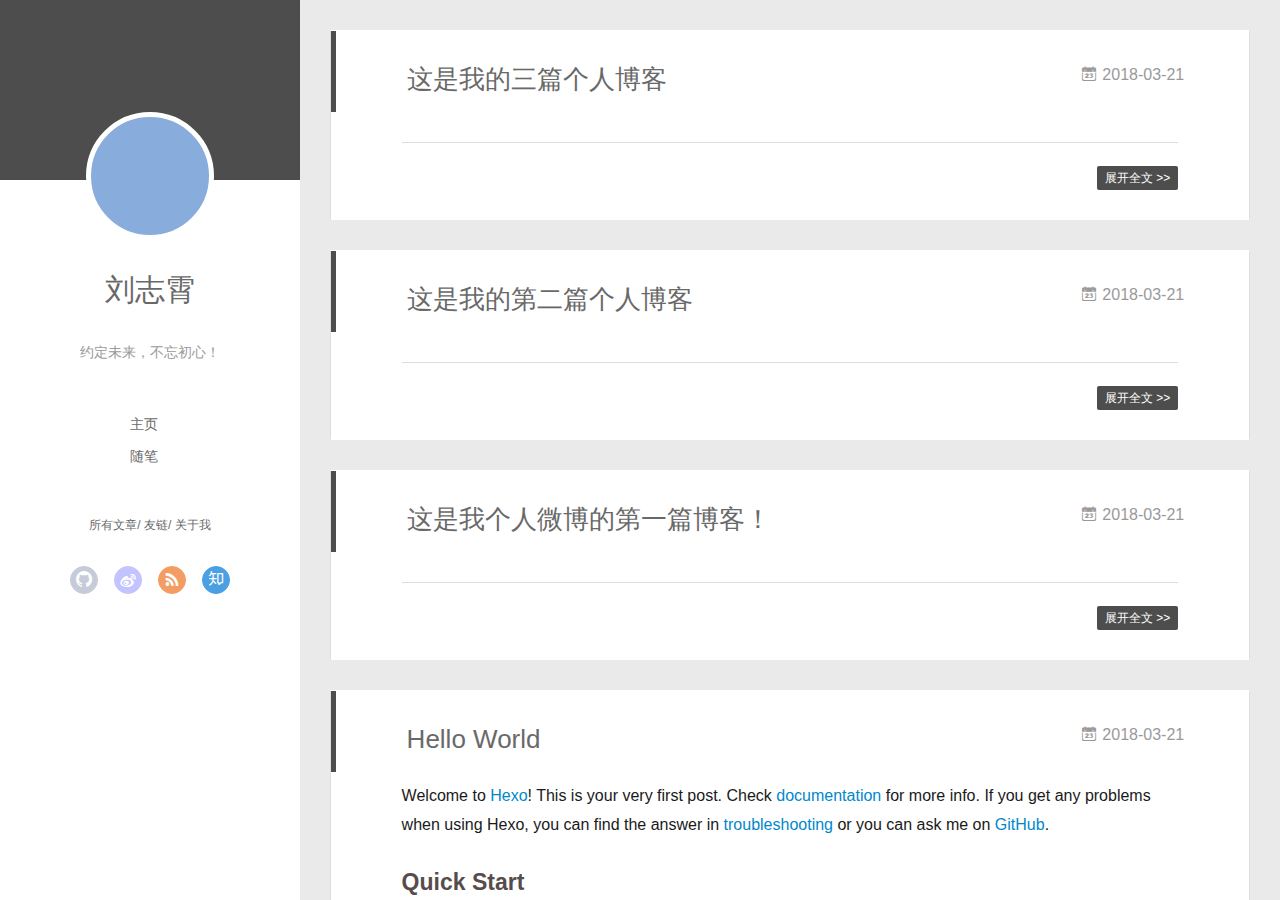
==== commit e86f9621: "Site updated: 2018-03-21 15:37:22" ====
--- a/index.html
+++ b/index.html
@@ -158,6 +158,68 @@
           </div>
           <div id="js-content" class="content-ll">
             
+  
+    <article id="post-这是我的三篇个人博客" class="article article-type-post  article-index" itemscope itemprop="blogPost">
+  <div class="article-inner">
+    
+      <header class="article-header">
+        
+  
+    <h1 itemprop="name">
+      <a class="article-title" href="/2018/03/21/这是我的三篇个人博客/">这是我的三篇个人博客</a>
+    </h1>
+  
+
+        
+        <a href="/2018/03/21/这是我的三篇个人博客/" class="archive-article-date">
+  	<time datetime="2018-03-21T07:37:10.000Z" itemprop="datePublished"><i class="icon-calendar icon"></i>2018-03-21</time>
+</a>
+        
+      </header>
+    
+    <div class="article-entry" itemprop="articleBody">
+      
+        
+      
+
+      
+    </div>
+    <div class="article-info article-info-index">
+      
+      
+      
+
+      
+        <p class="article-more-link">
+          <a class="article-more-a" href="/2018/03/21/这是我的三篇个人博客/">展开全文 >></a>
+        </p>
+      
+
+      
+      <div class="clearfix"></div>
+    </div>
+  </div>
+</article>
+
+<aside class="wrap-side-operation">
+    <div class="mod-side-operation">
+        
+        <div class="jump-container" id="js-jump-container" style="display:none;">
+            <a href="javascript:void(0)" class="mod-side-operation__jump-to-top">
+                <i class="icon-font icon-back"></i>
+            </a>
+            <div id="js-jump-plan-container" class="jump-plan-container" style="top: -11px;">
+                <i class="icon-font icon-plane jump-plane"></i>
+            </div>
+        </div>
+        
+        
+    </div>
+</aside>
+
+
+
+
   
     <article id="post-这是我的第二篇个人博客" class="article article-type-post  article-index" itemscope itemprop="blogPost">
   <div class="article-inner">
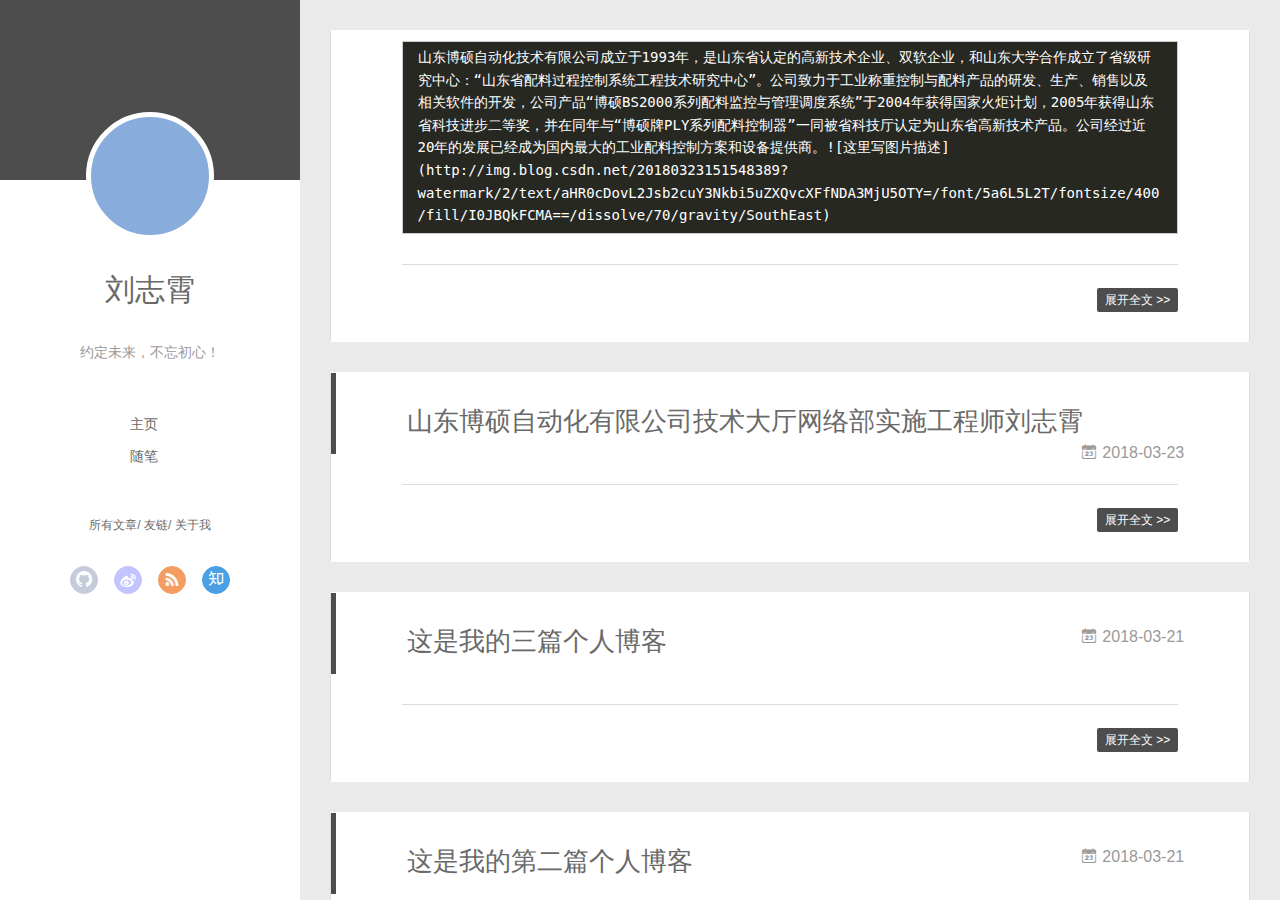
==== commit 083fa4a4: "Site updated: 2018-03-23 15:18:14" ====
--- a/index.html
+++ b/index.html
@@ -158,6 +158,116 @@
           </div>
           <div id="js-content" class="content-ll">
             
+  
+    <article id="post-山东博硕自动化有限公司" class="article article-type-post  article-index" itemscope itemprop="blogPost">
+  <div class="article-inner">
+    
+    <div class="article-entry" itemprop="articleBody">
+      
+        <pre><code>山东博硕自动化技术有限公司成立于1993年，是山东省认定的高新技术企业、双软企业，和山东大学合作成立了省级研究中心：“山东省配料过程控制系统工程技术研究中心”。公司致力于工业称重控制与配料产品的研发、生产、销售以及相关软件的开发，公司产品“博硕BS2000系列配料监控与管理调度系统”于2004年获得国家火炬计划，2005年获得山东省科技进步二等奖，并在同年与“博硕牌PLY系列配料控制器”一同被省科技厅认定为山东省高新技术产品。公司经过近20年的发展已经成为国内最大的工业配料控制方案和设备提供商。![这里写图片描述](http://img.blog.csdn.net/20180323151548389?watermark/2/text/aHR0cDovL2Jsb2cuY3Nkbi5uZXQvcXFfNDA3MjU5OTY=/font/5a6L5L2T/fontsize/400/fill/I0JBQkFCMA==/dissolve/70/gravity/SouthEast)
+</code></pre>
+      
+
+      
+    </div>
+    <div class="article-info article-info-index">
+      
+      
+      
+
+      
+        <p class="article-more-link">
+          <a class="article-more-a" href="/2018/03/23/山东博硕自动化有限公司/">展开全文 >></a>
+        </p>
+      
+
+      
+      <div class="clearfix"></div>
+    </div>
+  </div>
+</article>
+
+<aside class="wrap-side-operation">
+    <div class="mod-side-operation">
+        
+        <div class="jump-container" id="js-jump-container" style="display:none;">
+            <a href="javascript:void(0)" class="mod-side-operation__jump-to-top">
+                <i class="icon-font icon-back"></i>
+            </a>
+            <div id="js-jump-plan-container" class="jump-plan-container" style="top: -11px;">
+                <i class="icon-font icon-plane jump-plane"></i>
+            </div>
+        </div>
+        
+        
+    </div>
+</aside>
+
+
+
+
+  
+    <article id="post-山东博硕自动化有限公司技术大厅网络部实施工程师刘志霄" class="article article-type-post  article-index" itemscope itemprop="blogPost">
+  <div class="article-inner">
+    
+      <header class="article-header">
+        
+  
+    <h1 itemprop="name">
+      <a class="article-title" href="/2018/03/23/山东博硕自动化有限公司技术大厅网络部实施工程师刘志霄/">山东博硕自动化有限公司技术大厅网络部实施工程师刘志霄</a>
+    </h1>
+  
+
+        
+        <a href="/2018/03/23/山东博硕自动化有限公司技术大厅网络部实施工程师刘志霄/" class="archive-article-date">
+  	<time datetime="2018-03-23T07:10:36.000Z" itemprop="datePublished"><i class="icon-calendar icon"></i>2018-03-23</time>
+</a>
+        
+      </header>
+    
+    <div class="article-entry" itemprop="articleBody">
+      
+        
+      
+
+      
+    </div>
+    <div class="article-info article-info-index">
+      
+      
+      
+
+      
+        <p class="article-more-link">
+          <a class="article-more-a" href="/2018/03/23/山东博硕自动化有限公司技术大厅网络部实施工程师刘志霄/">展开全文 >></a>
+        </p>
+      
+
+      
+      <div class="clearfix"></div>
+    </div>
+  </div>
+</article>
+
+<aside class="wrap-side-operation">
+    <div class="mod-side-operation">
+        
+        <div class="jump-container" id="js-jump-container" style="display:none;">
+            <a href="javascript:void(0)" class="mod-side-operation__jump-to-top">
+                <i class="icon-font icon-back"></i>
+            </a>
+            <div id="js-jump-plan-container" class="jump-plan-container" style="top: -11px;">
+                <i class="icon-font icon-plane jump-plane"></i>
+            </div>
+        </div>
+        
+        
+    </div>
+</aside>
+
+
+
+
   
     <article id="post-这是我的三篇个人博客" class="article article-type-post  article-index" itemscope itemprop="blogPost">
   <div class="article-inner">
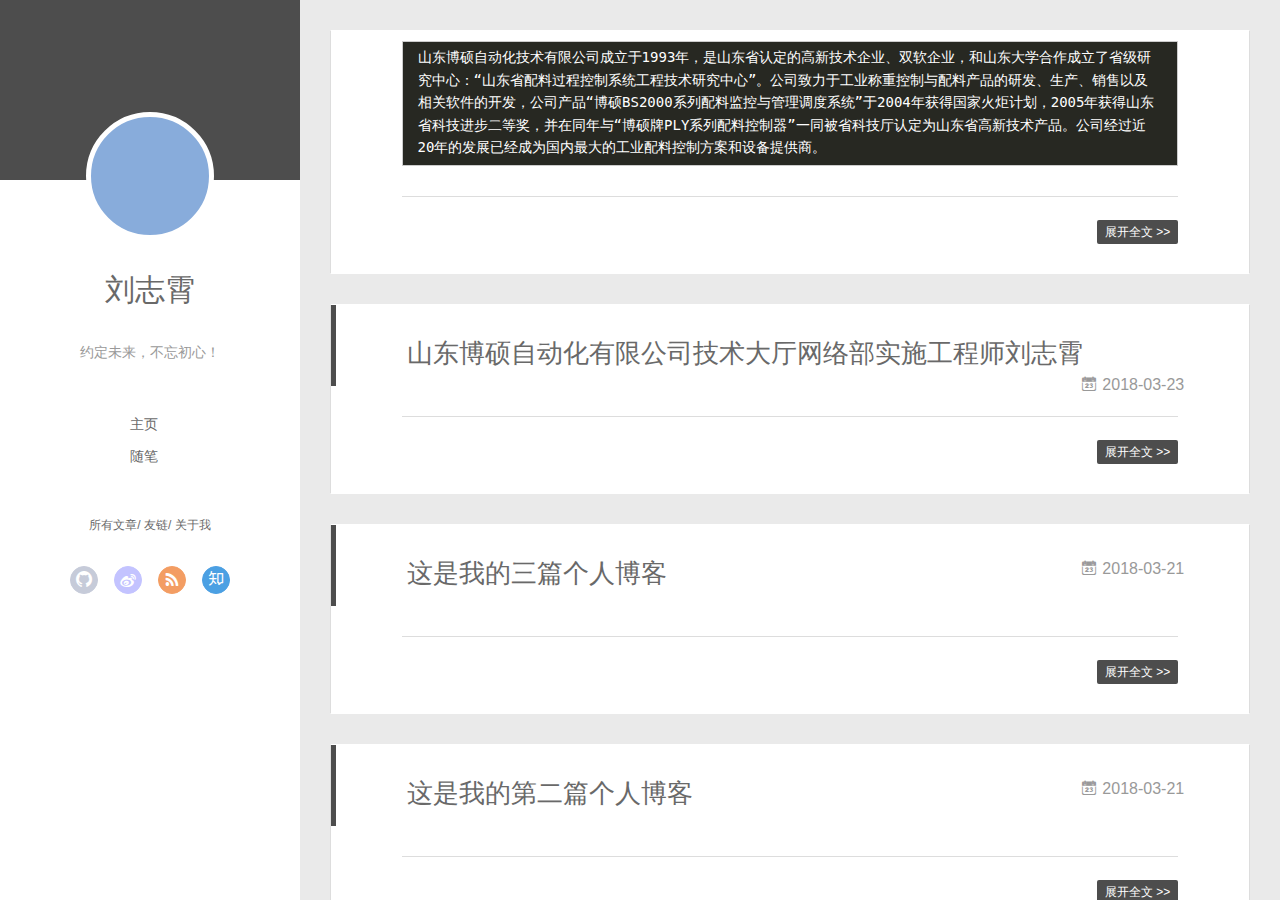
==== commit e6be463c: "Site updated: 2018-03-23 15:20:35" ====
--- a/index.html
+++ b/index.html
@@ -164,7 +164,7 @@
     
     <div class="article-entry" itemprop="articleBody">
       
-        <pre><code>山东博硕自动化技术有限公司成立于1993年，是山东省认定的高新技术企业、双软企业，和山东大学合作成立了省级研究中心：“山东省配料过程控制系统工程技术研究中心”。公司致力于工业称重控制与配料产品的研发、生产、销售以及相关软件的开发，公司产品“博硕BS2000系列配料监控与管理调度系统”于2004年获得国家火炬计划，2005年获得山东省科技进步二等奖，并在同年与“博硕牌PLY系列配料控制器”一同被省科技厅认定为山东省高新技术产品。公司经过近20年的发展已经成为国内最大的工业配料控制方案和设备提供商。![这里写图片描述](http://img.blog.csdn.net/20180323151548389?watermark/2/text/aHR0cDovL2Jsb2cuY3Nkbi5uZXQvcXFfNDA3MjU5OTY=/font/5a6L5L2T/fontsize/400/fill/I0JBQkFCMA==/dissolve/70/gravity/SouthEast)
+        <pre><code>山东博硕自动化技术有限公司成立于1993年，是山东省认定的高新技术企业、双软企业，和山东大学合作成立了省级研究中心：“山东省配料过程控制系统工程技术研究中心”。公司致力于工业称重控制与配料产品的研发、生产、销售以及相关软件的开发，公司产品“博硕BS2000系列配料监控与管理调度系统”于2004年获得国家火炬计划，2005年获得山东省科技进步二等奖，并在同年与“博硕牌PLY系列配料控制器”一同被省科技厅认定为山东省高新技术产品。公司经过近20年的发展已经成为国内最大的工业配料控制方案和设备提供商。 
 </code></pre>
       
 
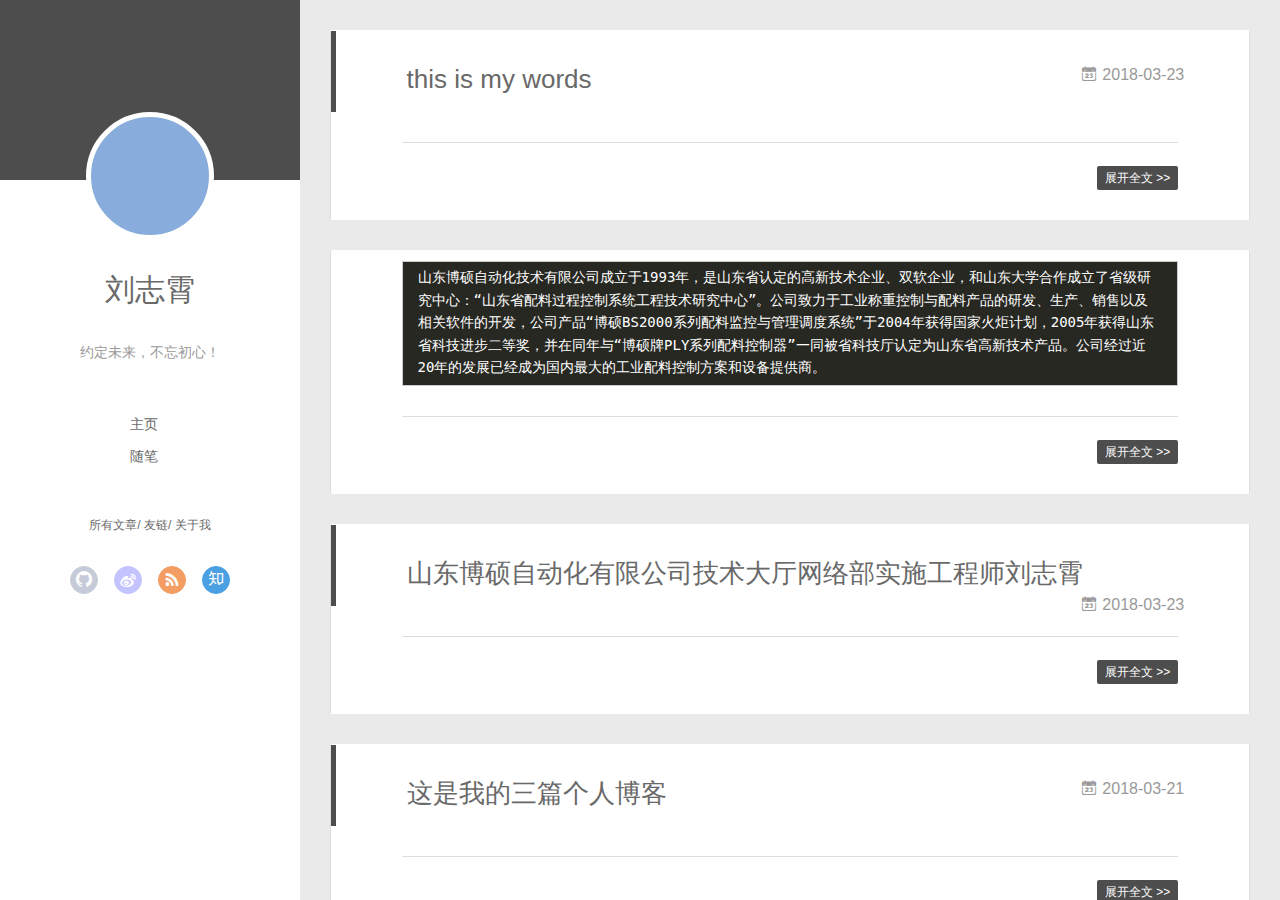
==== commit 69c0d6d7: "Site updated: 2018-03-23 15:45:01" ====
--- a/index.html
+++ b/index.html
@@ -159,6 +159,68 @@
           <div id="js-content" class="content-ll">
             
   
+    <article id="post-this-is-my-words" class="article article-type-post  article-index" itemscope itemprop="blogPost">
+  <div class="article-inner">
+    
+      <header class="article-header">
+        
+  
+    <h1 itemprop="name">
+      <a class="article-title" href="/2018/03/23/this-is-my-words/">this is my words</a>
+    </h1>
+  
+
+        
+        <a href="/2018/03/23/this-is-my-words/" class="archive-article-date">
+  	<time datetime="2018-03-23T07:44:40.000Z" itemprop="datePublished"><i class="icon-calendar icon"></i>2018-03-23</time>
+</a>
+        
+      </header>
+    
+    <div class="article-entry" itemprop="articleBody">
+      
+        
+      
+
+      
+    </div>
+    <div class="article-info article-info-index">
+      
+      
+      
+
+      
+        <p class="article-more-link">
+          <a class="article-more-a" href="/2018/03/23/this-is-my-words/">展开全文 >></a>
+        </p>
+      
+
+      
+      <div class="clearfix"></div>
+    </div>
+  </div>
+</article>
+
+<aside class="wrap-side-operation">
+    <div class="mod-side-operation">
+        
+        <div class="jump-container" id="js-jump-container" style="display:none;">
+            <a href="javascript:void(0)" class="mod-side-operation__jump-to-top">
+                <i class="icon-font icon-back"></i>
+            </a>
+            <div id="js-jump-plan-container" class="jump-plan-container" style="top: -11px;">
+                <i class="icon-font icon-plane jump-plane"></i>
+            </div>
+        </div>
+        
+        
+    </div>
+</aside>
+
+
+
+
+  
     <article id="post-山东博硕自动化有限公司" class="article article-type-post  article-index" itemscope itemprop="blogPost">
   <div class="article-inner">
     
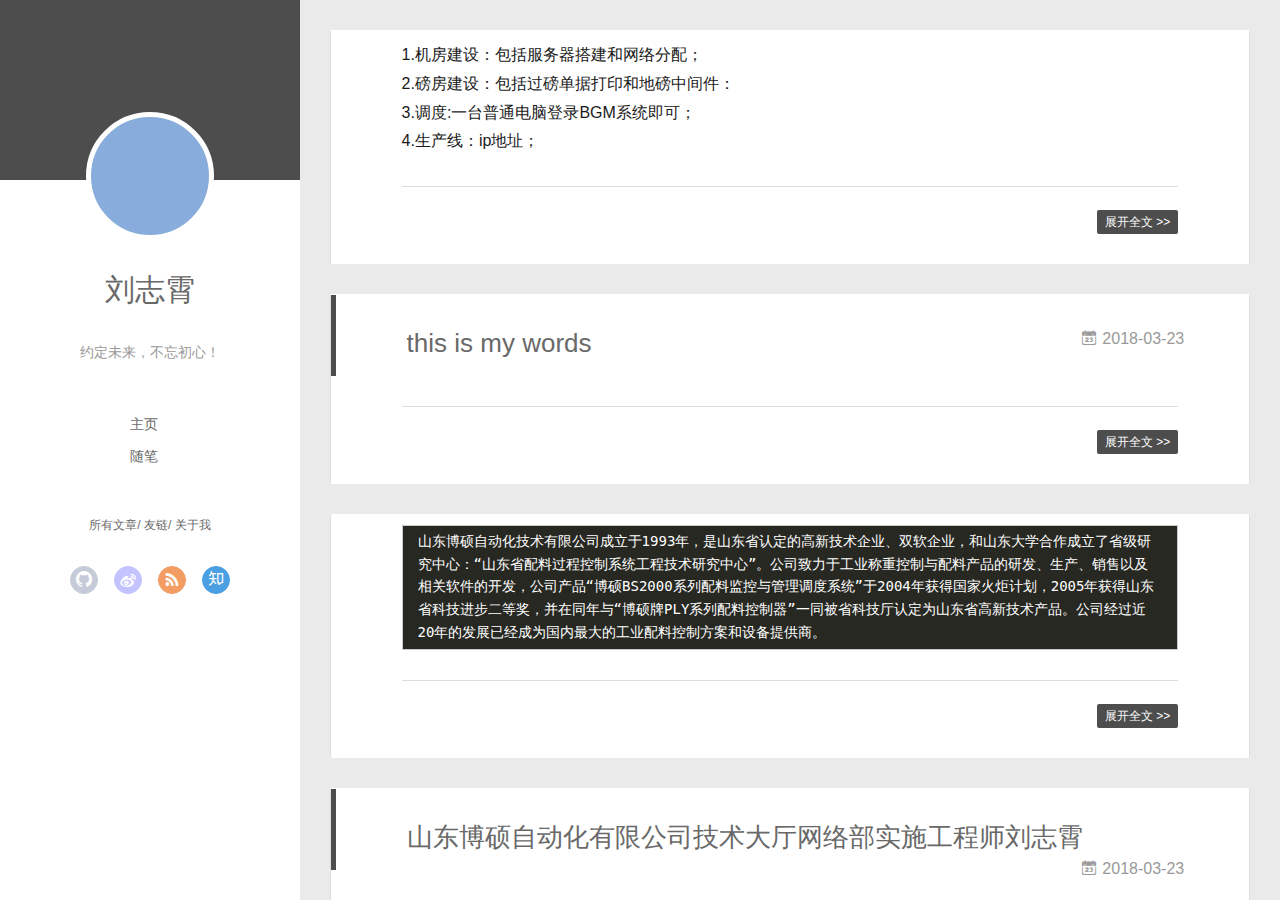
==== commit 1aa353a9: "Site updated: 2018-04-02 19:34:54" ====
--- a/index.html
+++ b/index.html
@@ -159,6 +159,54 @@
           <div id="js-content" class="content-ll">
             
   
+    <article id="post-实施计划汇总(济阳)" class="article article-type-post  article-index" itemscope itemprop="blogPost">
+  <div class="article-inner">
+    
+    <div class="article-entry" itemprop="articleBody">
+      
+        <p>1.机房建设：包括服务器搭建和网络分配；<br>2.磅房建设：包括过磅单据打印和地磅中间件：<br>3.调度:一台普通电脑登录BGM系统即可；<br>4.生产线：ip地址；</p>
+
+      
+
+      
+    </div>
+    <div class="article-info article-info-index">
+      
+      
+      
+
+      
+        <p class="article-more-link">
+          <a class="article-more-a" href="/2018/04/02/实施计划汇总(济阳)/">展开全文 >></a>
+        </p>
+      
+
+      
+      <div class="clearfix"></div>
+    </div>
+  </div>
+</article>
+
+<aside class="wrap-side-operation">
+    <div class="mod-side-operation">
+        
+        <div class="jump-container" id="js-jump-container" style="display:none;">
+            <a href="javascript:void(0)" class="mod-side-operation__jump-to-top">
+                <i class="icon-font icon-back"></i>
+            </a>
+            <div id="js-jump-plan-container" class="jump-plan-container" style="top: -11px;">
+                <i class="icon-font icon-plane jump-plane"></i>
+            </div>
+        </div>
+        
+        
+    </div>
+</aside>
+
+
+
+
+  
     <article id="post-this-is-my-words" class="article article-type-post  article-index" itemscope itemprop="blogPost">
   <div class="article-inner">
     
